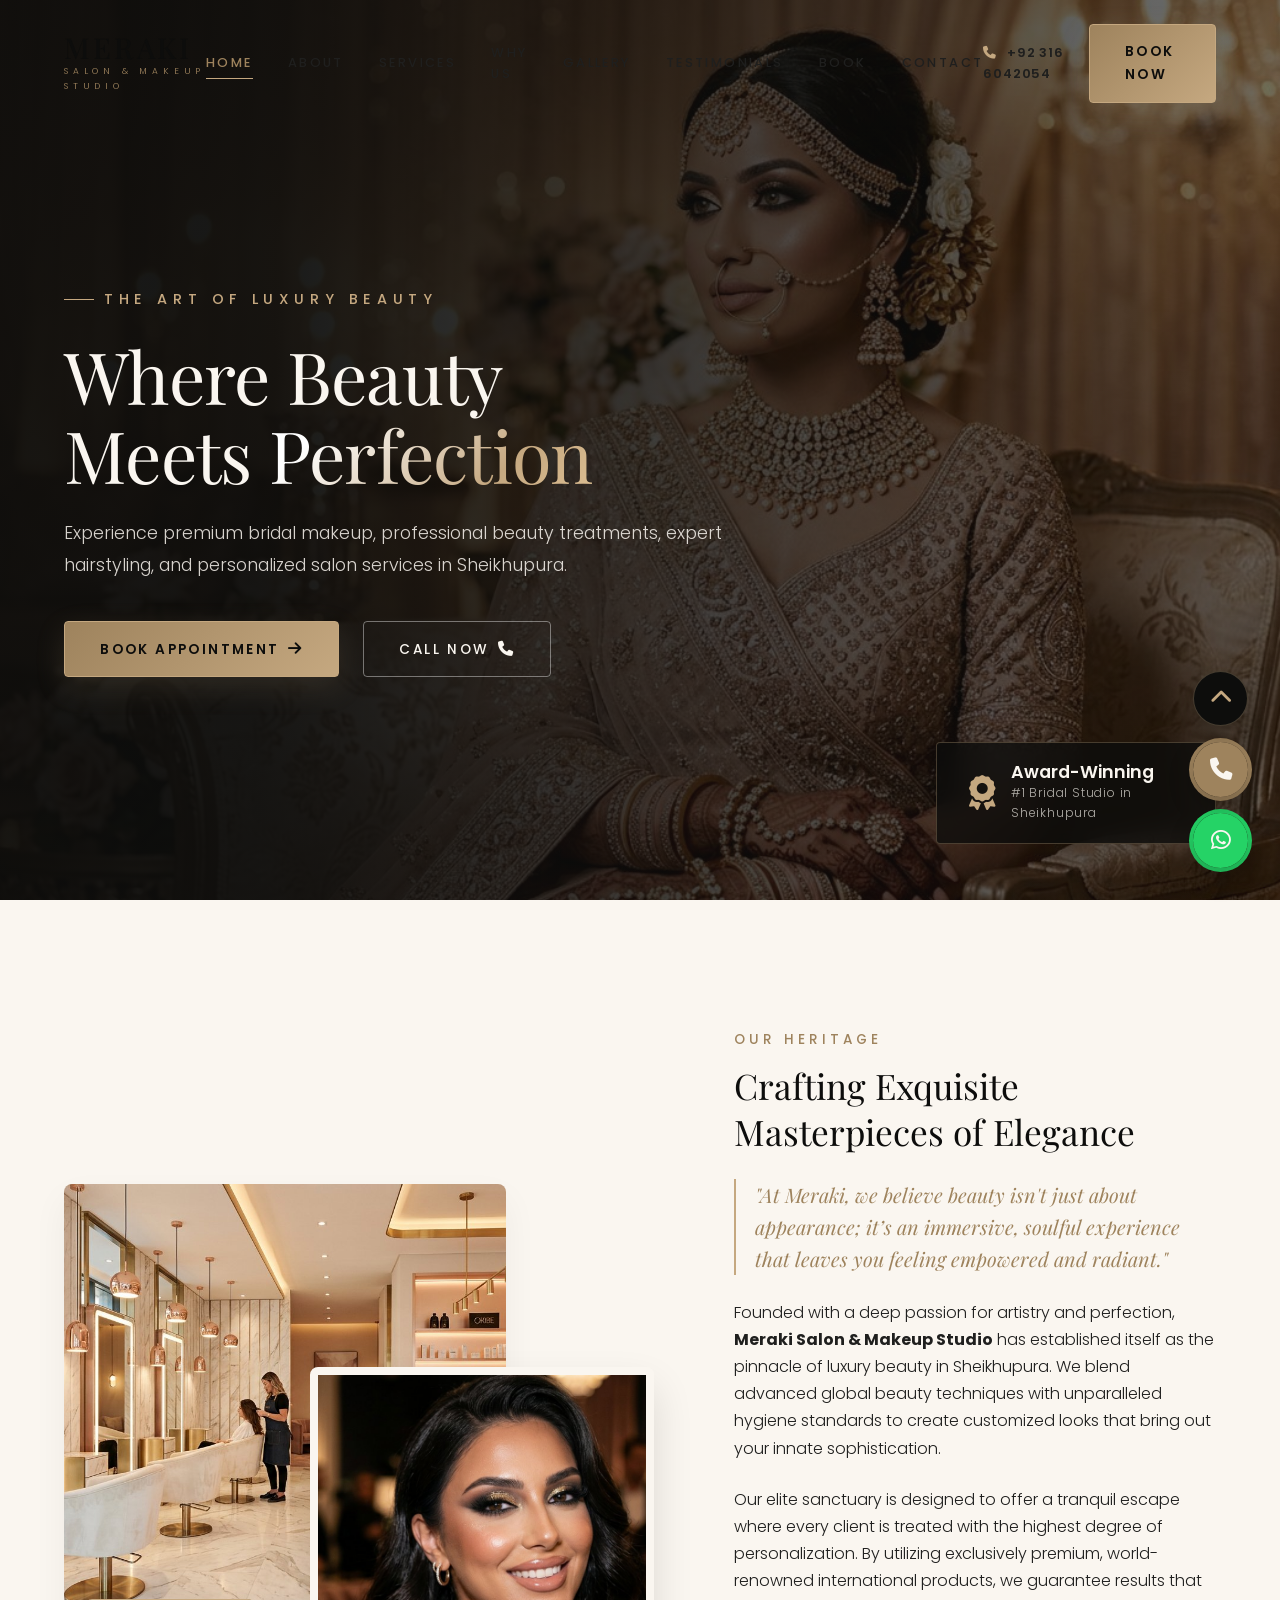
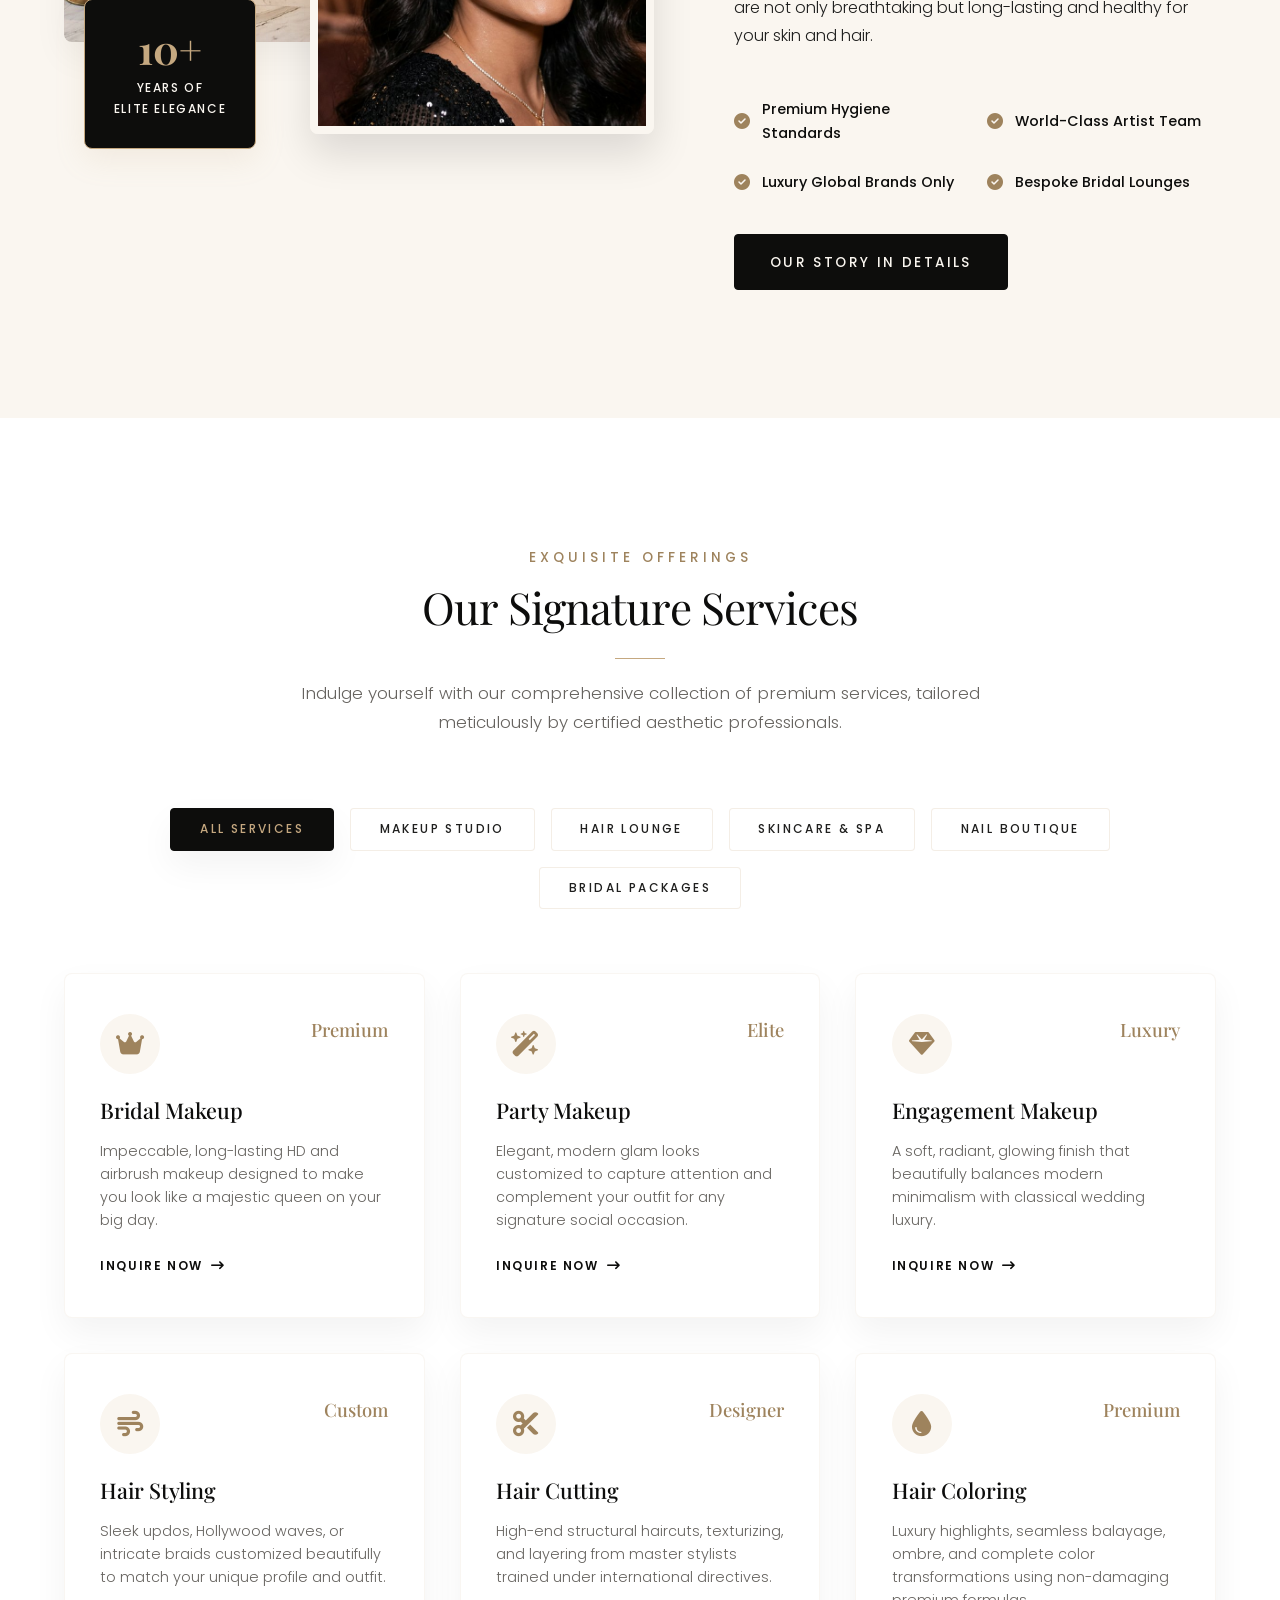
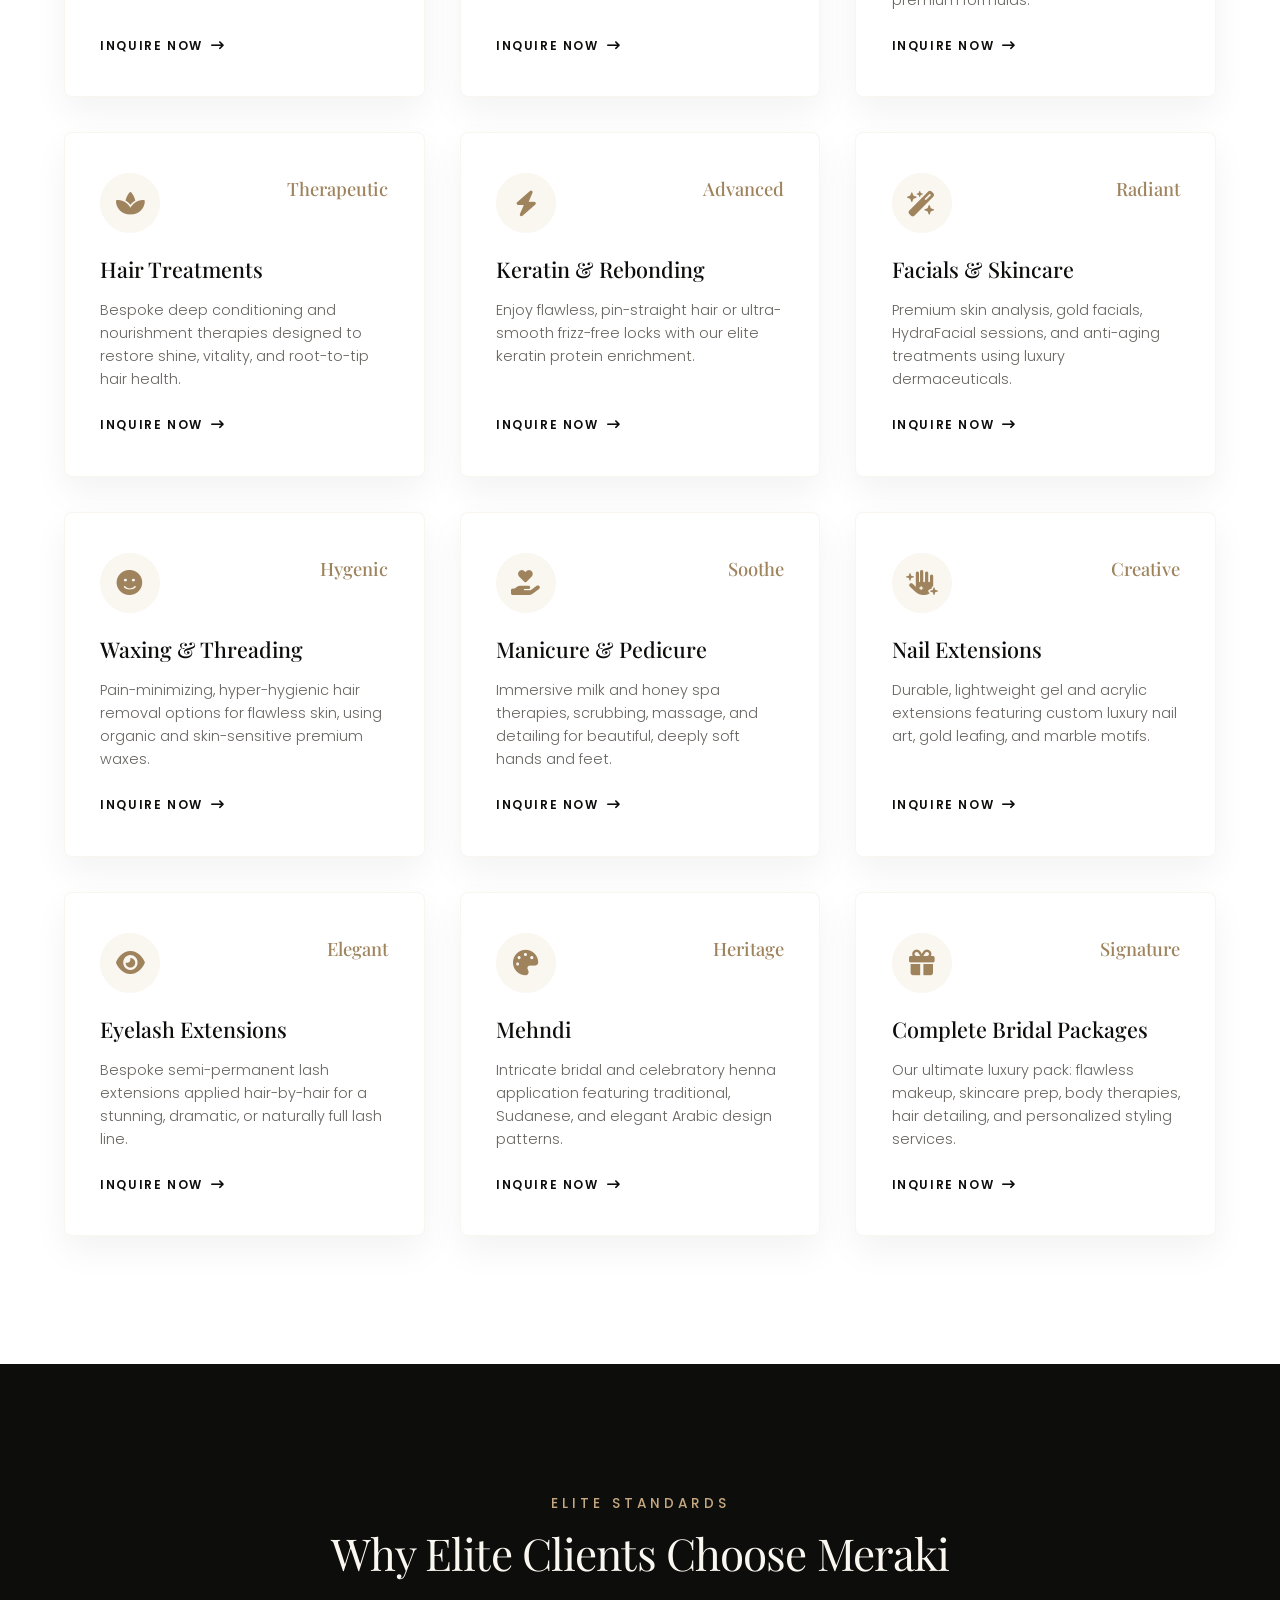
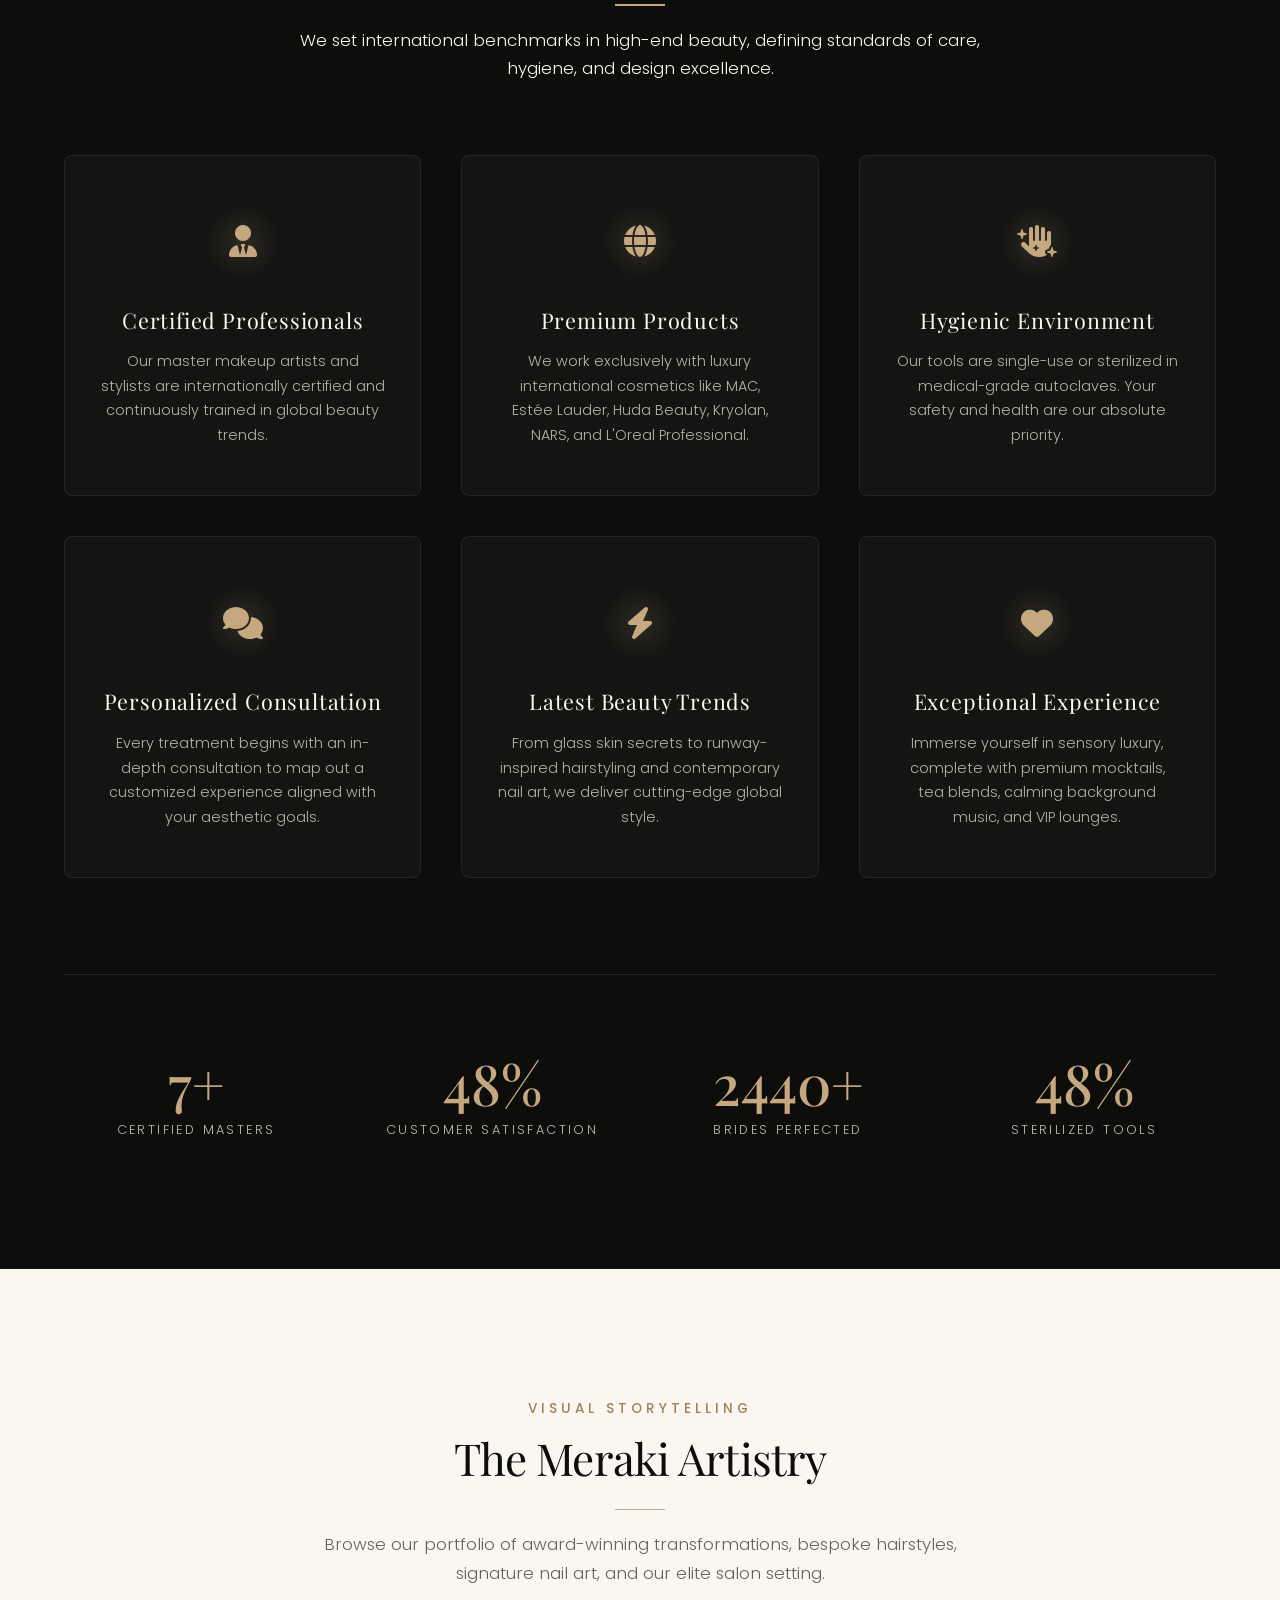
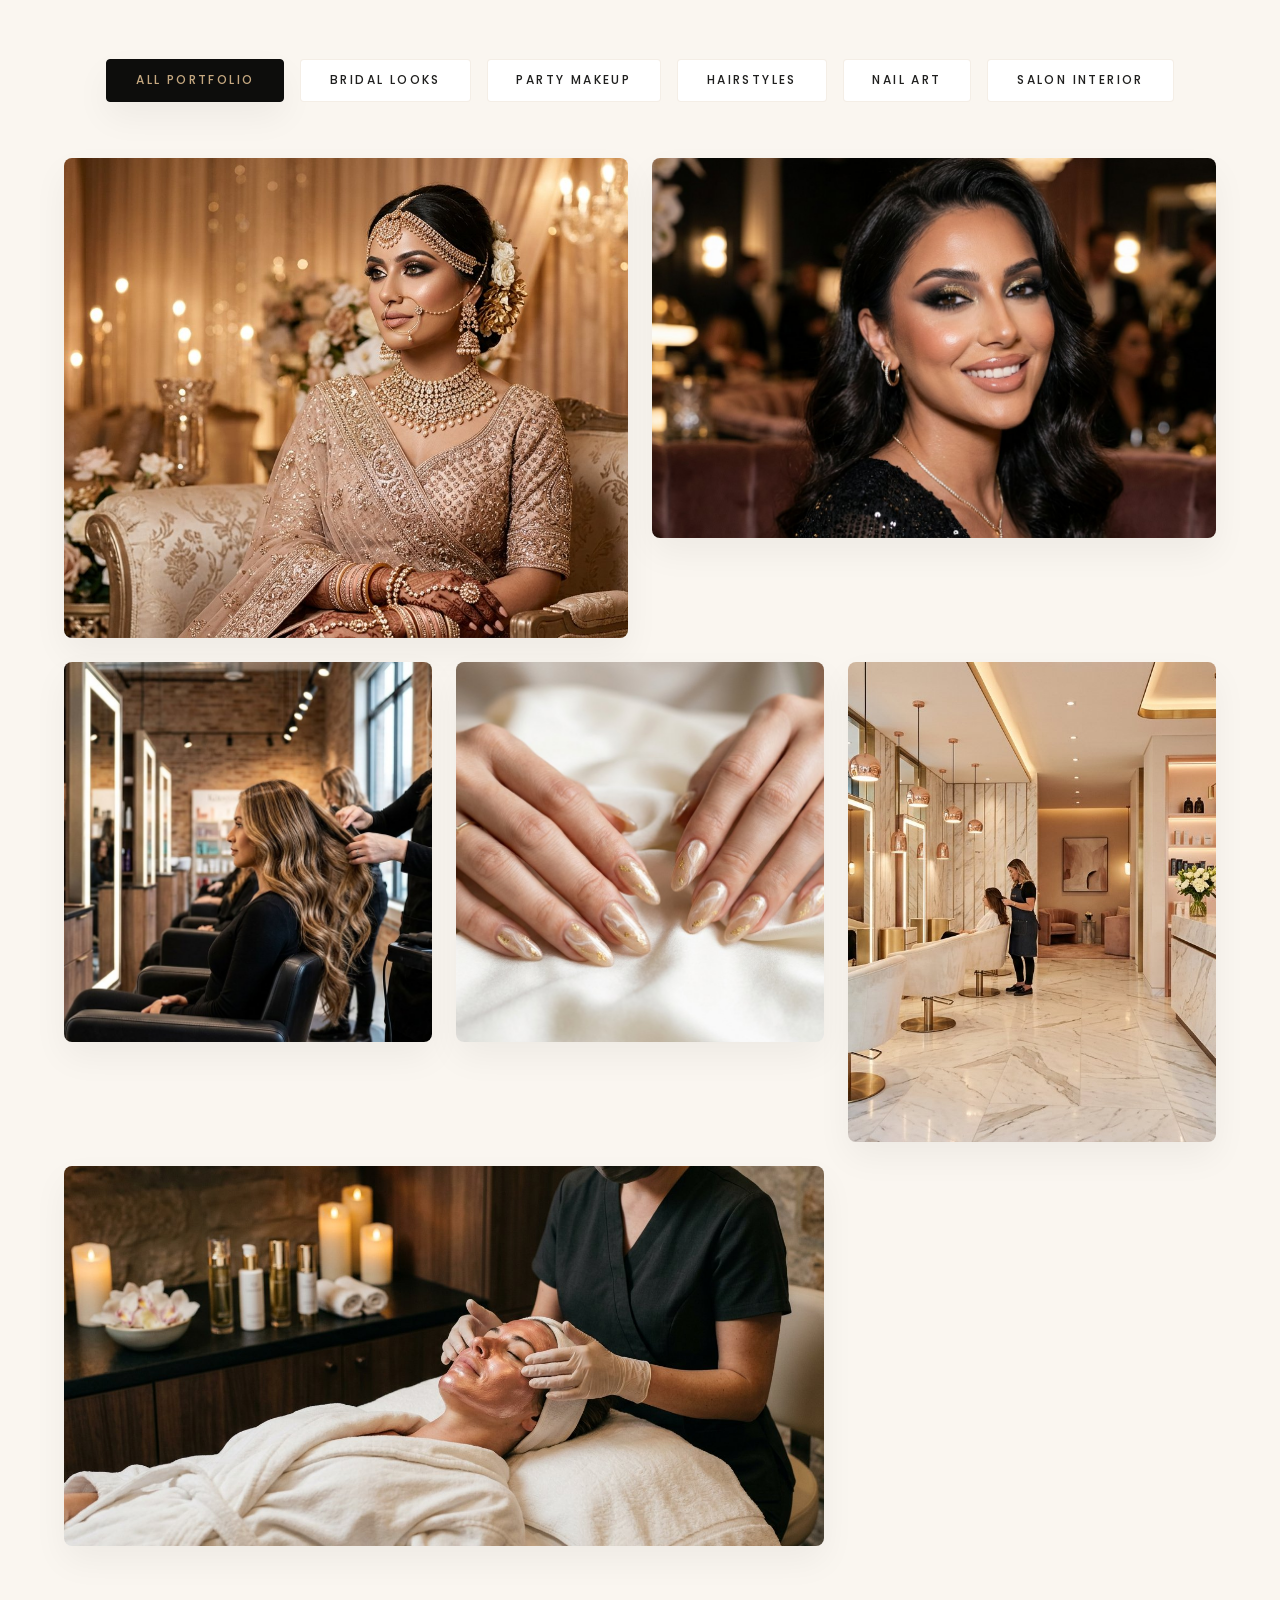
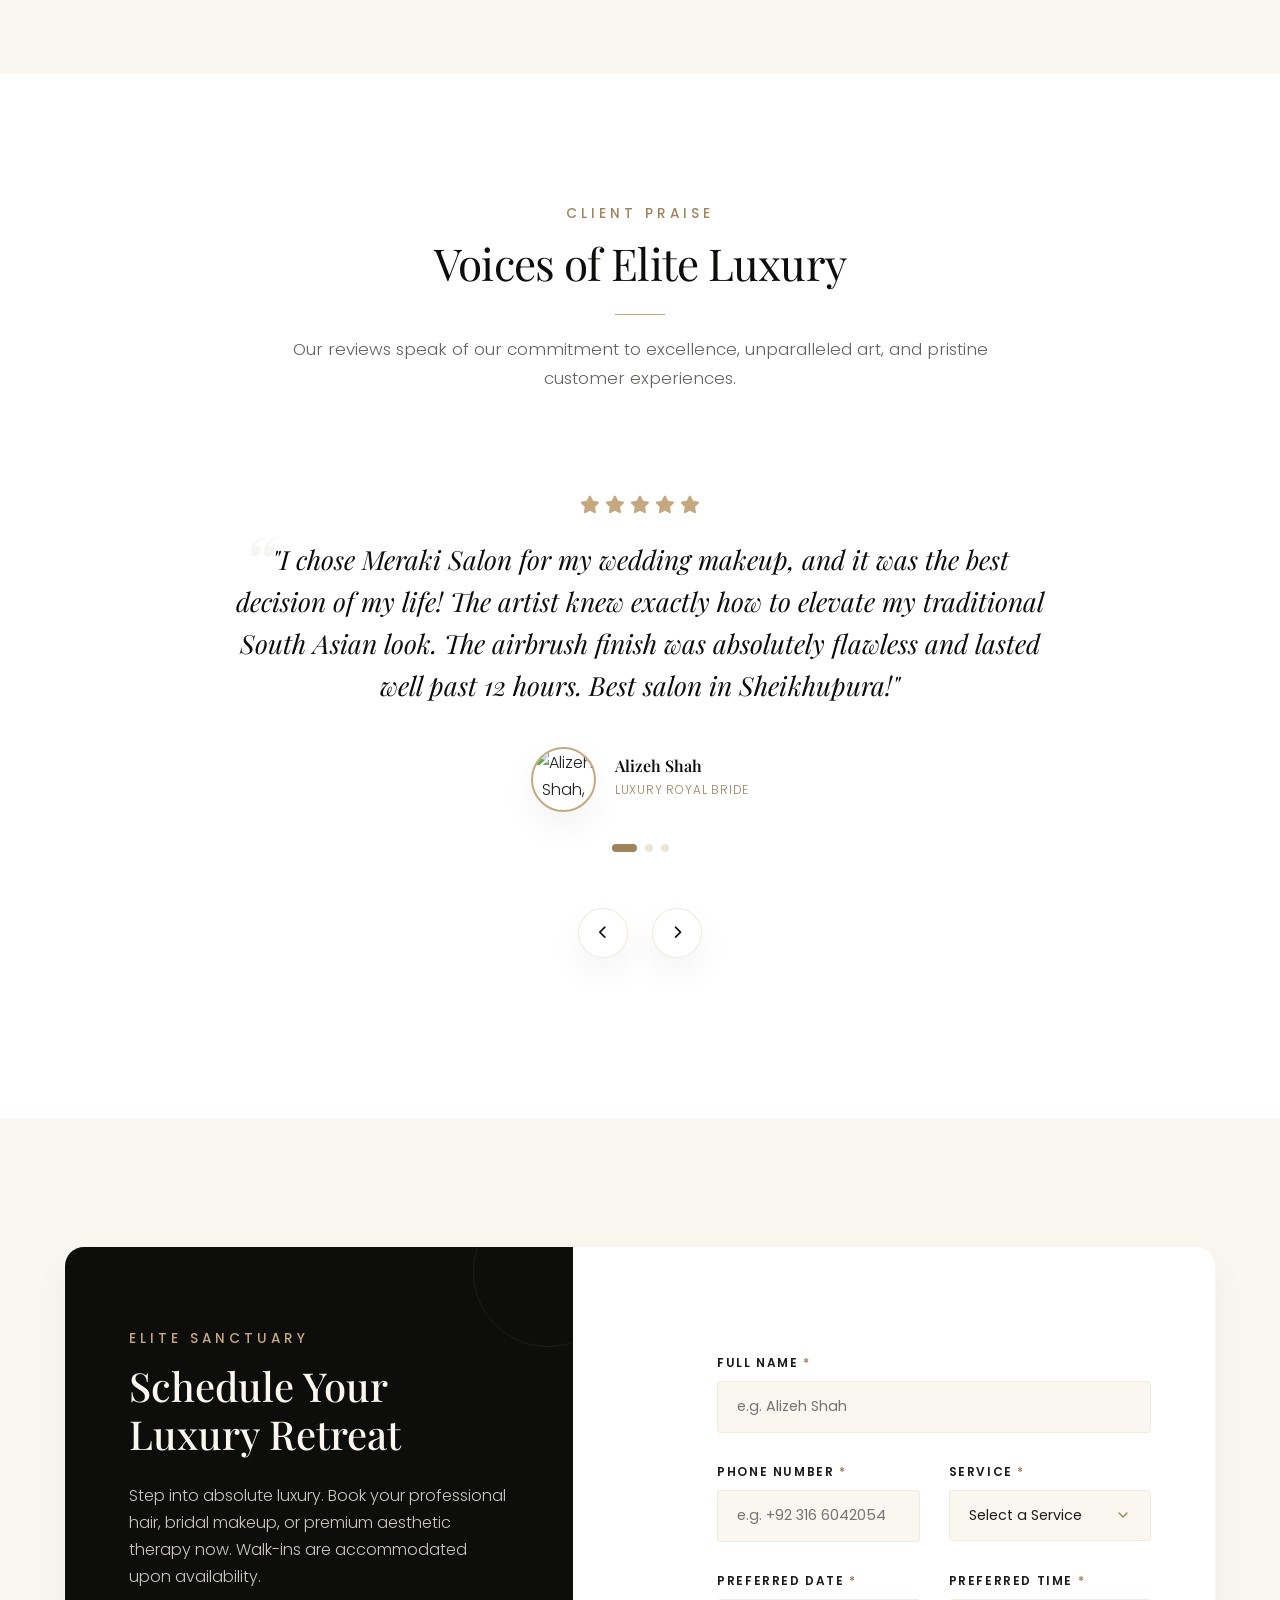
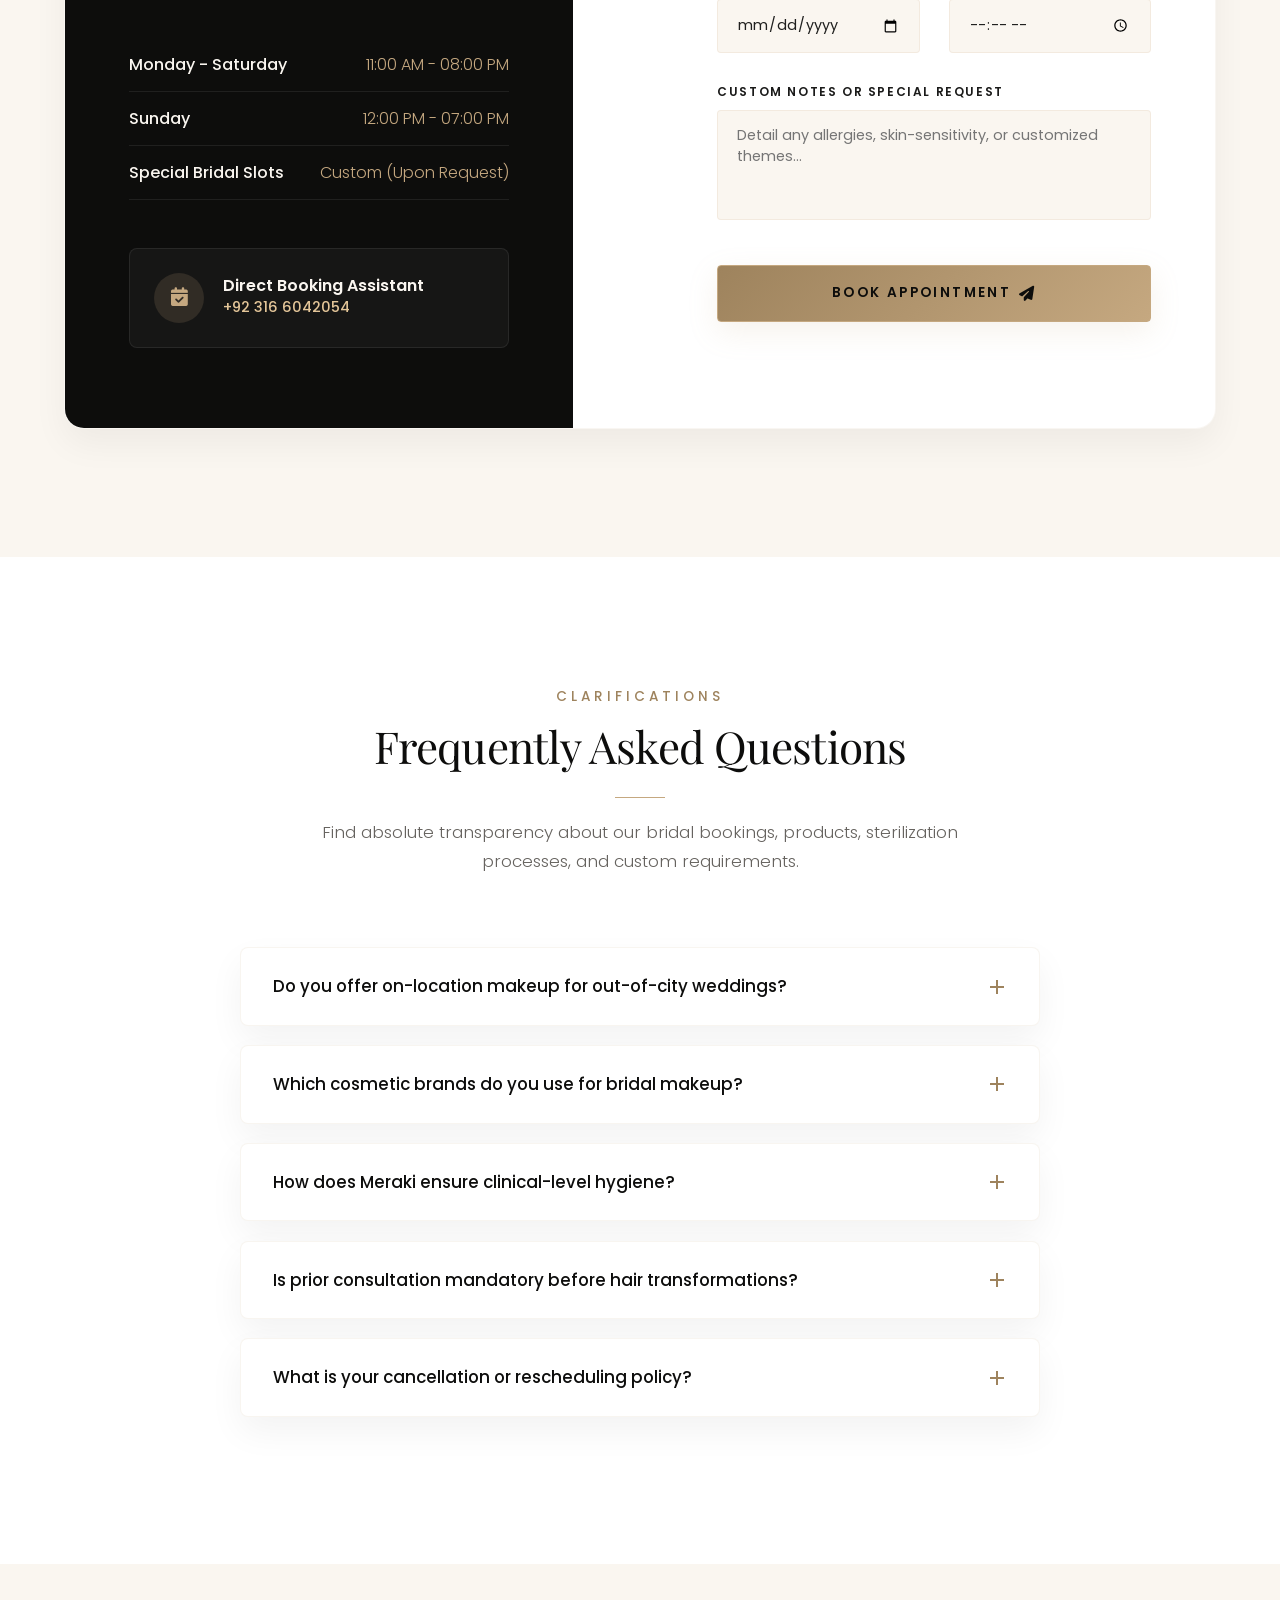
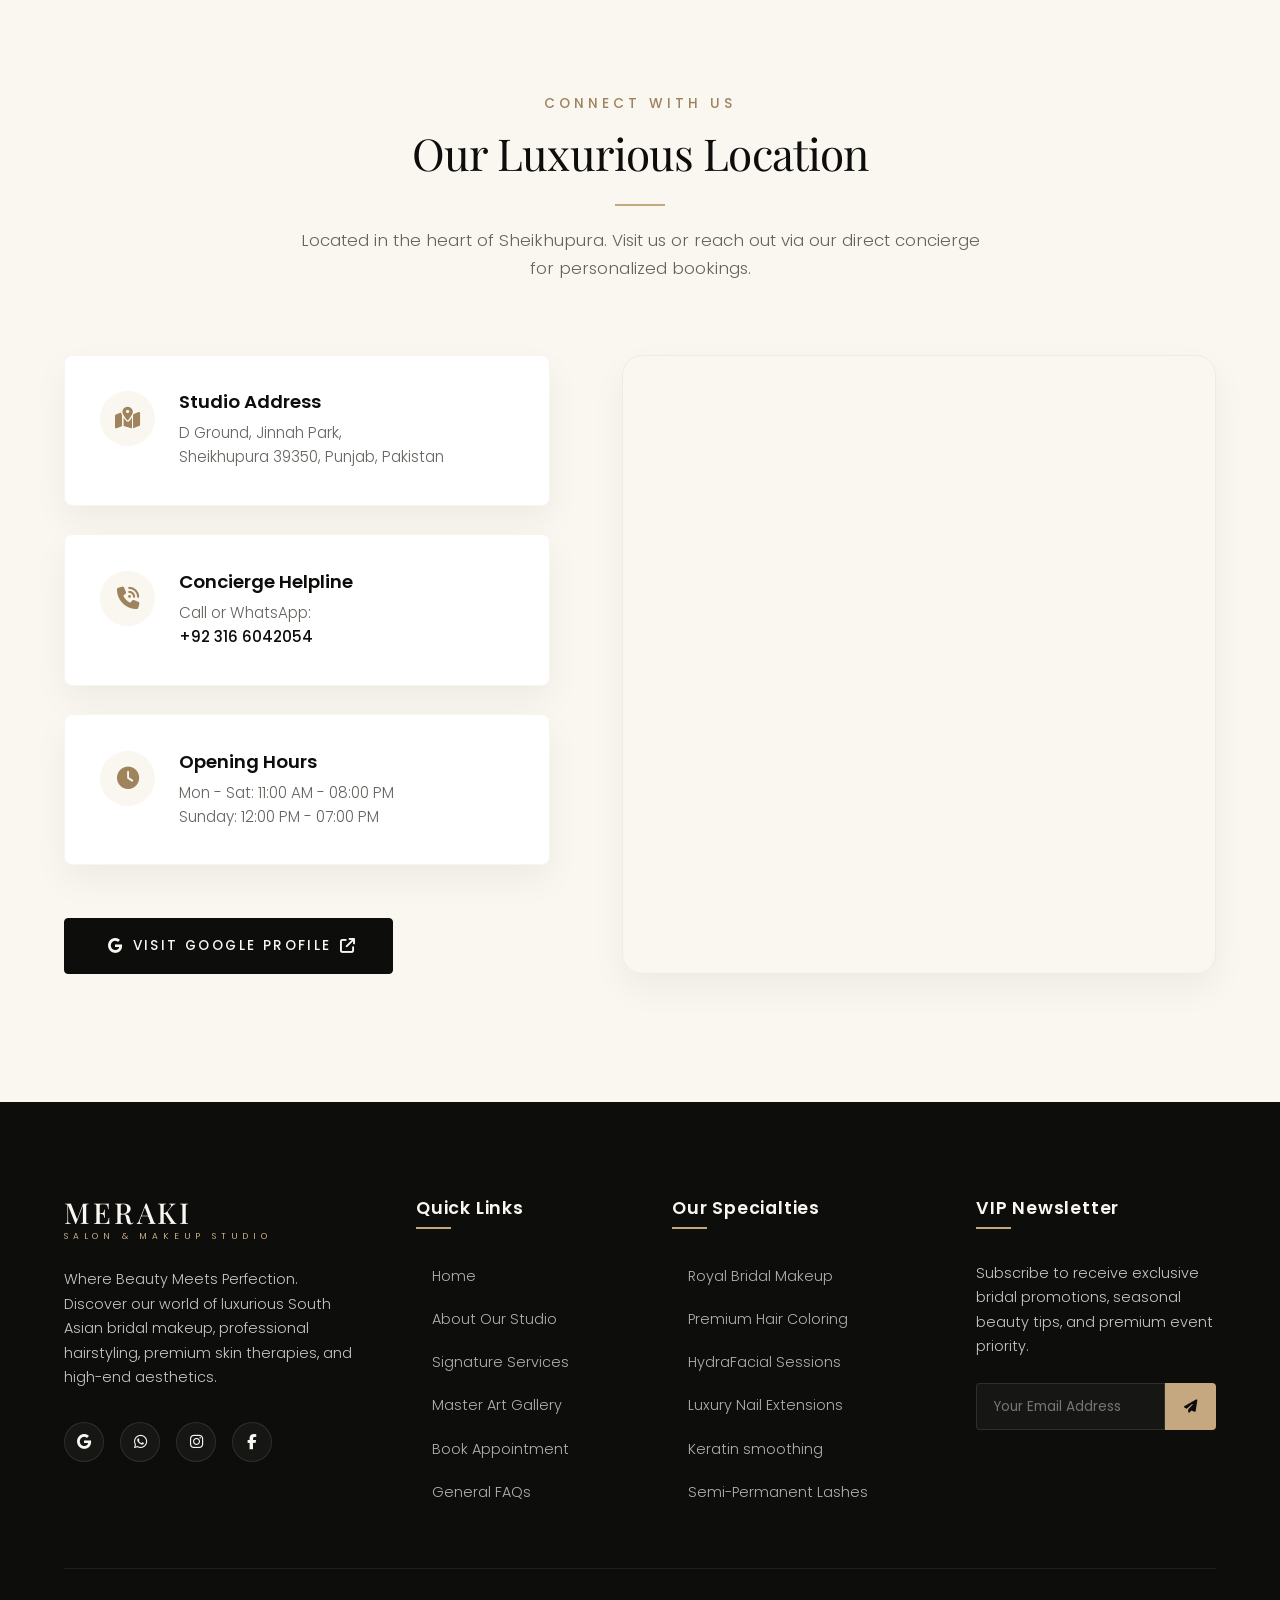
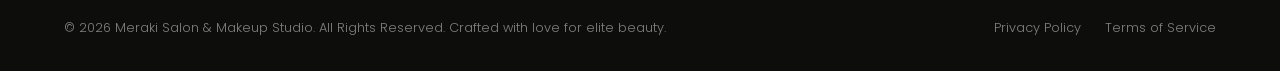
==== index.html @ 9d10fe19 "Initial commit: Luxury Meraki Salon Website Co-authored-by: arena-agent <297053741+arena-agent@users" ====
<!DOCTYPE html>
<html lang="en">
<head>
    <meta charset="UTF-8">
    <meta name="viewport" content="width=device-width, initial-scale=1.0">
    <meta name="description" content="Meraki Salon & Makeup Studio is the leading luxury beauty salon in Sheikhupura, Pakistan. Specializing in world-class bridal makeup, professional skin care, hair styling, manicure, and elite salon services. Book your luxury experience today.">
    <meta name="keywords" content="Meraki Salon, Makeup Studio, Bridal Makeup Sheikhupura, Hair Salon Sheikhupura, Beauty Parlor Sheikhupura, Party Makeup, Skincare treatments, Nail Extensions, Luxury Salon Pakistan">
    <meta name="author" content="Meraki Salon">
    
    <!-- Open Graph / Facebook -->
    <meta property="og:type" content="website">
    <meta property="og:url" content="https://maps.app.goo.gl/QJMncNUEaCfQ7xNd6">
    <meta property="og:title" content="Meraki Salon & Makeup Studio | Premium Luxury Beauty Salon in Sheikhupura">
    <meta property="og:description" content="Indulge in premium bridal makeup, elite hair styling, aesthetic skincare, and custom salon treatments in Sheikhupura's premier luxury salon. Where beauty meets perfection.">
    <meta property="og:image" content="assets/images/hero-bridal.jpg">

    <!-- Twitter -->
    <meta property="twitter:card" content="summary_large_image">
    <meta property="twitter:title" content="Meraki Salon & Makeup Studio | Premium Luxury Beauty Salon in Sheikhupura">
    <meta property="twitter:description" content="Indulge in premium bridal makeup, elite hair styling, aesthetic skincare, and custom salon treatments in Sheikhupura's premier luxury salon.">
    <meta property="twitter:image" content="assets/images/hero-bridal.jpg">

    <title>Meraki Salon & Makeup Studio | Luxury Bridal & Beauty Studio in Sheikhupura</title>

    <!-- Favicon -->
    <link rel="icon" type="image/png" href="data:image/svg+xml,%3Csvg xmlns='http://www.w3.org/2000/svg' viewBox='0 0 100 100'%3E%3Ctext y='.9em' font-size='90' font-family='serif' fill='%23C5A880'%3EM%3C/text%3E%3C/svg%3E">

    <!-- FontAwesome 6 Icons -->
    <link rel="stylesheet" href="https://cdnjs.cloudflare.com/ajax/libs/font-awesome/6.4.0/css/all.min.css">

    <!-- Premium Stylesheets -->
    <link rel="stylesheet" href="css/style.css">

    <!-- LocalBusiness Schema.org Markup -->
    <script type="application/ld+json">
    {
      "@context": "https://schema.org",
      "@type": "BeautySalon",
      "name": "Meraki Salon & Makeup Studio",
      "image": [
        "assets/images/hero-bridal.jpg",
        "assets/images/salon-interior.jpg",
        "assets/images/makeup-glam.jpg"
      ],
      "url": "https://maps.app.goo.gl/QJMncNUEaCfQ7xNd6",
      "telephone": "+923166042054",
      "priceRange": "$$$",
      "address": {
        "@type": "PostalAddress",
        "streetAddress": "D Ground, Jinnah Park",
        "addressLocality": "Sheikhupura",
        "postalCode": "39350",
        "addressCountry": "PK"
      },
      "geo": {
        "@type": "GeoCoordinates",
        "latitude": 31.718501,
        "longitude": 73.982245
      },
      "openingHoursSpecification": [
        {
          "@type": "OpeningHoursSpecification",
          "dayOfWeek": [
            "Monday",
            "Tuesday",
            "Wednesday",
            "Thursday",
            "Friday",
            "Saturday",
            "Sunday"
          ],
          "opens": "11:00",
          "closes": "20:00"
        }
      ],
      "sameAs": [
        "https://maps.app.goo.gl/QJMncNUEaCfQ7xNd6"
      ]
    }
    </script>
</head>
<body>

    <!-- Scroll Progress Bar -->
    <div id="scroll-progress"></div>

    <!-- Preloader -->
    <div id="preloader">
        <div class="preloader-content">
            <div class="preloader-logo">
                <span>Meraki</span>
            </div>
            <div class="preloader-line"></div>
        </div>
    </div>

    <!-- Navigation Header -->
    <header>
        <div class="container nav-container">
            <!-- Brand Logo -->
            <a href="#home" class="logo">
                <span class="logo-main">Meraki</span>
                <span class="logo-sub">Salon & Makeup Studio</span>
            </a>

            <!-- Navigation Links -->
            <nav class="nav-menu">
                <a href="#home" class="nav-link active">Home</a>
                <a href="#about" class="nav-link">About</a>
                <a href="#services" class="nav-link">Services</a>
                <a href="#why-choose-us" class="nav-link">Why Us</a>
                <a href="#gallery" class="nav-link">Gallery</a>
                <a href="#testimonials" class="nav-link">Testimonials</a>
                <a href="#appointment" class="nav-link">Book</a>
                <a href="#contact" class="nav-link">Contact</a>
                
                <!-- Mobile Navigation CTA -->
                <div class="nav-cta-mobile">
                    <a href="#appointment" class="btn btn-gold btn-sm">Book Appointment</a>
                </div>
            </nav>

            <!-- Navigation CTA Actions (Desktop only) -->
            <div class="nav-cta">
                <a href="tel:+923166042054" class="nav-link" style="font-weight:600; letter-spacing:0.05rem;"><i class="fa-solid fa-phone" style="color:var(--color-gold); margin-right:6px;"></i> +92 316 6042054</a>
                <a href="#appointment" class="btn btn-gold">Book Now</a>
            </div>

            <!-- Mobile Menu Toggle Burger -->
            <button class="nav-toggle" aria-label="Toggle navigation menu">
                <span></span>
                <span></span>
                <span></span>
            </button>
        </div>
    </header>

    <!-- 1. HERO SECTION -->
    <section id="home" class="hero">
        <div class="hero-bg">
            <img src="assets/images/hero-bridal.jpg" alt="Stunning Premium Pakistani Bride - Meraki Salon" class="hero-bg-img">
        </div>
        <div class="hero-overlay"></div>
        
        <div class="container">
            <div class="hero-content">
                <span class="hero-tagline">The Art of Luxury Beauty</span>
                <h1 class="hero-title">Where Beauty <br>Meets <span class="text-shimmer">Perfection</span></h1>
                <p class="hero-subtitle">Experience premium bridal makeup, professional beauty treatments, expert hairstyling, and personalized salon services in Sheikhupura.</p>
                <div class="hero-actions">
                    <a href="#appointment" class="btn btn-gold">Book Appointment <i class="fa-solid fa-arrow-right"></i></a>
                    <a href="tel:+923166042054" class="btn btn-secondary" style="border-color: rgba(255, 255, 255, 0.4); color: var(--color-bg-light);">Call Now <i class="fa-solid fa-phone"></i></a>
                </div>
            </div>
        </div>

        <!-- Luxury Float Badge -->
        <div class="hero-badge">
            <i class="fa-solid fa-award"></i>
            <div>
                <h4>Award-Winning</h4>
                <p>#1 Bridal Studio in Sheikhupura</p>
            </div>
        </div>
    </section>

    <!-- 2. ABOUT SECTION -->
    <section id="about" class="section-spacing">
        <div class="container">
            <div class="about-grid">
                <!-- Visual Left Grid -->
                <div class="about-left reveal-left">
                    <div class="about-images-wrapper">
                        <div class="about-img-1">
                            <img src="assets/images/salon-interior.jpg" alt="Meraki Salon Elegant Interior Lounge">
                        </div>
                        <div class="about-img-2">
                            <img src="assets/images/makeup-glam.jpg" alt="Meraki Salon Professional Makeup Artistry">
                        </div>
                        <!-- Experience Badge -->
                        <div class="about-exp-badge">
                            <span class="about-exp-num">10+</span>
                            <p class="about-exp-text">Years of <br>Elite Elegance</p>
                        </div>
                    </div>
                </div>

                <!-- Editorial Content Right -->
                <div class="about-right reveal-right">
                    <span class="section-subtitle">Our Heritage</span>
                    <h2 class="about-story-title">Crafting Exquisite Masterpieces of Elegance</h2>
                    <p class="about-text-highlight">"At Meraki, we believe beauty isn't just about appearance; it’s an immersive, soulful experience that leaves you feeling empowered and radiant."</p>
                    
                    <p class="about-text-p">Founded with a deep passion for artistry and perfection, <strong>Meraki Salon & Makeup Studio</strong> has established itself as the pinnacle of luxury beauty in Sheikhupura. We blend advanced global beauty techniques with unparalleled hygiene standards to create customized looks that bring out your innate sophistication.</p>
                    
                    <p class="about-text-p">Our elite sanctuary is designed to offer a tranquil escape where every client is treated with the highest degree of personalization. By utilizing exclusively premium, world-renowned international products, we guarantee results that are not only breathtaking but long-lasting and healthy for your skin and hair.</p>

                    <!-- Features bullets -->
                    <div class="about-features">
                        <div class="about-feature-item">
                            <i class="fa-solid fa-circle-check"></i>
                            <span>Premium Hygiene Standards</span>
                        </div>
                        <div class="about-feature-item">
                            <i class="fa-solid fa-circle-check"></i>
                            <span>World-Class Artist Team</span>
                        </div>
                        <div class="about-feature-item">
                            <i class="fa-solid fa-circle-check"></i>
                            <span>Luxury Global Brands Only</span>
                        </div>
                        <div class="about-feature-item">
                            <i class="fa-solid fa-circle-check"></i>
                            <span>Bespoke Bridal Lounges</span>
                        </div>
                    </div>

                    <div>
                        <a href="#appointment" class="btn btn-primary">Our Story in Details</a>
                    </div>
                </div>
            </div>
        </div>
    </section>

    <!-- 3. SERVICES SECTION -->
    <section id="services" class="section-spacing" style="background-color: var(--color-bg-pure);">
        <div class="container">
            <div class="section-header reveal">
                <span class="section-subtitle">Exquisite Offerings</span>
                <h2 class="section-title">Our Signature Services</h2>
                <p class="section-desc">Indulge yourself with our comprehensive collection of premium services, tailored meticulously by certified aesthetic professionals.</p>
            </div>

            <!-- Categories Tabs -->
            <div class="services-tabs reveal delay-1">
                <button class="tab-btn active" data-filter="all">All Services</button>
                <button class="tab-btn" data-filter="makeup">Makeup Studio</button>
                <button class="tab-btn" data-filter="hair">Hair Lounge</button>
                <button class="tab-btn" data-filter="skincare">Skincare & Spa</button>
                <button class="tab-btn" data-filter="nails">Nail Boutique</button>
                <button class="tab-btn" data-filter="packages">Bridal Packages</button>
            </div>

            <!-- Services Grid -->
            <div class="services-grid reveal delay-2">
                <!-- 1. Bridal Makeup -->
                <div class="service-card" data-category="makeup">
                    <div class="service-header-wrap">
                        <div class="service-icon-bg">
                            <i class="fa-solid fa-crown"></i>
                        </div>
                        <span class="service-price">Premium</span>
                    </div>
                    <div>
                        <h3>Bridal Makeup</h3>
                        <p>Impeccable, long-lasting HD and airbrush makeup designed to make you look like a majestic queen on your big day.</p>
                    </div>
                    <a href="#appointment" class="service-card-btn">Inquire Now <i class="fa-solid fa-arrow-right-long"></i></a>
                </div>

                <!-- 2. Party Makeup -->
                <div class="service-card" data-category="makeup">
                    <div class="service-header-wrap">
                        <div class="service-icon-bg">
                            <i class="fa-solid fa-wand-magic-sparkles"></i>
                        </div>
                        <span class="service-price">Elite</span>
                    </div>
                    <div>
                        <h3>Party Makeup</h3>
                        <p>Elegant, modern glam looks customized to capture attention and complement your outfit for any signature social occasion.</p>
                    </div>
                    <a href="#appointment" class="service-card-btn">Inquire Now <i class="fa-solid fa-arrow-right-long"></i></a>
                </div>

                <!-- 3. Engagement Makeup -->
                <div class="service-card" data-category="makeup">
                    <div class="service-header-wrap">
                        <div class="service-icon-bg">
                            <i class="fa-solid fa-gem"></i>
                        </div>
                        <span class="service-price">Luxury</span>
                    </div>
                    <div>
                        <h3>Engagement Makeup</h3>
                        <p>A soft, radiant, glowing finish that beautifully balances modern minimalism with classical wedding luxury.</p>
                    </div>
                    <a href="#appointment" class="service-card-btn">Inquire Now <i class="fa-solid fa-arrow-right-long"></i></a>
                </div>

                <!-- 4. Hair Styling -->
                <div class="service-card" data-category="hair">
                    <div class="service-header-wrap">
                        <div class="service-icon-bg">
                            <i class="fa-solid fa-wind"></i>
                        </div>
                        <span class="service-price">Custom</span>
                    </div>
                    <div>
                        <h3>Hair Styling</h3>
                        <p>Sleek updos, Hollywood waves, or intricate braids customized beautifully to match your unique profile and outfit.</p>
                    </div>
                    <a href="#appointment" class="service-card-btn">Inquire Now <i class="fa-solid fa-arrow-right-long"></i></a>
                </div>

                <!-- 5. Hair Cutting -->
                <div class="service-card" data-category="hair">
                    <div class="service-header-wrap">
                        <div class="service-icon-bg">
                            <i class="fa-solid fa-scissors"></i>
                        </div>
                        <span class="service-price">Designer</span>
                    </div>
                    <div>
                        <h3>Hair Cutting</h3>
                        <p>High-end structural haircuts, texturizing, and layering from master stylists trained under international directives.</p>
                    </div>
                    <a href="#appointment" class="service-card-btn">Inquire Now <i class="fa-solid fa-arrow-right-long"></i></a>
                </div>

                <!-- 6. Hair Coloring -->
                <div class="service-card" data-category="hair">
                    <div class="service-header-wrap">
                        <div class="service-icon-bg">
                            <i class="fa-solid fa-droplet"></i>
                        </div>
                        <span class="service-price">Premium</span>
                    </div>
                    <div>
                        <h3>Hair Coloring</h3>
                        <p>Luxury highlights, seamless balayage, ombre, and complete color transformations using non-damaging premium formulas.</p>
                    </div>
                    <a href="#appointment" class="service-card-btn">Inquire Now <i class="fa-solid fa-arrow-right-long"></i></a>
                </div>

                <!-- 7. Hair Treatments -->
                <div class="service-card" data-category="hair">
                    <div class="service-header-wrap">
                        <div class="service-icon-bg">
                            <i class="fa-solid fa-spa"></i>
                        </div>
                        <span class="service-price">Therapeutic</span>
                    </div>
                    <div>
                        <h3>Hair Treatments</h3>
                        <p>Bespoke deep conditioning and nourishment therapies designed to restore shine, vitality, and root-to-tip hair health.</p>
                    </div>
                    <a href="#appointment" class="service-card-btn">Inquire Now <i class="fa-solid fa-arrow-right-long"></i></a>
                </div>

                <!-- 8. Keratin & Rebonding -->
                <div class="service-card" data-category="hair">
                    <div class="service-header-wrap">
                        <div class="service-icon-bg">
                            <i class="fa-solid fa-bolt"></i>
                        </div>
                        <span class="service-price">Advanced</span>
                    </div>
                    <div>
                        <h3>Keratin & Rebonding</h3>
                        <p>Enjoy flawless, pin-straight hair or ultra-smooth frizz-free locks with our elite keratin protein enrichment.</p>
                    </div>
                    <a href="#appointment" class="service-card-btn">Inquire Now <i class="fa-solid fa-arrow-right-long"></i></a>
                </div>

                <!-- 9. Facials & Skincare -->
                <div class="service-card" data-category="skincare">
                    <div class="service-header-wrap">
                        <div class="service-icon-bg">
                            <i class="fa-solid fa-wand-magic-sparkles"></i>
                        </div>
                        <span class="service-price">Radiant</span>
                    </div>
                    <div>
                        <h3>Facials & Skincare</h3>
                        <p>Premium skin analysis, gold facials, HydraFacial sessions, and anti-aging treatments using luxury dermaceuticals.</p>
                    </div>
                    <a href="#appointment" class="service-card-btn">Inquire Now <i class="fa-solid fa-arrow-right-long"></i></a>
                </div>

                <!-- 10. Waxing & Threading -->
                <div class="service-card" data-category="skincare">
                    <div class="service-header-wrap">
                        <div class="service-icon-bg">
                            <i class="fa-solid fa-face-smile"></i>
                        </div>
                        <span class="service-price">Hygenic</span>
                    </div>
                    <div>
                        <h3>Waxing & Threading</h3>
                        <p>Pain-minimizing, hyper-hygienic hair removal options for flawless skin, using organic and skin-sensitive premium waxes.</p>
                    </div>
                    <a href="#appointment" class="service-card-btn">Inquire Now <i class="fa-solid fa-arrow-right-long"></i></a>
                </div>

                <!-- 11. Manicure & Pedicure -->
                <div class="service-card" data-category="nails">
                    <div class="service-header-wrap">
                        <div class="service-icon-bg">
                            <i class="fa-solid fa-hand-holding-heart"></i>
                        </div>
                        <span class="service-price">Soothe</span>
                    </div>
                    <div>
                        <h3>Manicure & Pedicure</h3>
                        <p>Immersive milk and honey spa therapies, scrubbing, massage, and detailing for beautiful, deeply soft hands and feet.</p>
                    </div>
                    <a href="#appointment" class="service-card-btn">Inquire Now <i class="fa-solid fa-arrow-right-long"></i></a>
                </div>

                <!-- 12. Nail Extensions -->
                <div class="service-card" data-category="nails">
                    <div class="service-header-wrap">
                        <div class="service-icon-bg">
                            <i class="fa-solid fa-hand-sparkles"></i>
                        </div>
                        <span class="service-price">Creative</span>
                    </div>
                    <div>
                        <h3>Nail Extensions</h3>
                        <p>Durable, lightweight gel and acrylic extensions featuring custom luxury nail art, gold leafing, and marble motifs.</p>
                    </div>
                    <a href="#appointment" class="service-card-btn">Inquire Now <i class="fa-solid fa-arrow-right-long"></i></a>
                </div>

                <!-- 13. Eyelash Extensions -->
                <div class="service-card" data-category="makeup">
                    <div class="service-header-wrap">
                        <div class="service-icon-bg">
                            <i class="fa-solid fa-eye"></i>
                        </div>
                        <span class="service-price">Elegant</span>
                    </div>
                    <div>
                        <h3>Eyelash Extensions</h3>
                        <p>Bespoke semi-permanent lash extensions applied hair-by-hair for a stunning, dramatic, or naturally full lash line.</p>
                    </div>
                    <a href="#appointment" class="service-card-btn">Inquire Now <i class="fa-solid fa-arrow-right-long"></i></a>
                </div>

                <!-- 14. Mehndi -->
                <div class="service-card" data-category="makeup">
                    <div class="service-header-wrap">
                        <div class="service-icon-bg">
                            <i class="fa-solid fa-palette"></i>
                        </div>
                        <span class="service-price">Heritage</span>
                    </div>
                    <div>
                        <h3>Mehndi</h3>
                        <p>Intricate bridal and celebratory henna application featuring traditional, Sudanese, and elegant Arabic design patterns.</p>
                    </div>
                    <a href="#appointment" class="service-card-btn">Inquire Now <i class="fa-solid fa-arrow-right-long"></i></a>
                </div>

                <!-- 15. Complete Bridal Packages -->
                <div class="service-card" data-category="packages">
                    <div class="service-header-wrap">
                        <div class="service-icon-bg">
                            <i class="fa-solid fa-gift"></i>
                        </div>
                        <span class="service-price">Signature</span>
                    </div>
                    <div>
                        <h3>Complete Bridal Packages</h3>
                        <p>Our ultimate luxury pack: flawless makeup, skincare prep, body therapies, hair detailing, and personalized styling services.</p>
                    </div>
                    <a href="#appointment" class="service-card-btn">Inquire Now <i class="fa-solid fa-arrow-right-long"></i></a>
                </div>
            </div>
        </div>
    </section>

    <!-- 4. WHY CHOOSE US SECTION -->
    <section id="why-choose-us" class="section-spacing why-us">
        <div class="container">
            <div class="section-header reveal">
                <span class="section-subtitle" style="color:var(--color-gold);">Elite Standards</span>
                <h2 class="section-title">Why Elite Clients Choose Meraki</h2>
                <p class="section-desc">We set international benchmarks in high-end beauty, defining standards of care, hygiene, and design excellence.</p>
            </div>

            <!-- Features Grid -->
            <div class="why-us-grid reveal delay-1">
                <!-- 1 -->
                <div class="why-us-card">
                    <div class="why-us-icon-wrap">
                        <i class="fa-solid fa-user-tie"></i>
                    </div>
                    <h3>Certified Professionals</h3>
                    <p>Our master makeup artists and stylists are internationally certified and continuously trained in global beauty trends.</p>
                </div>
                <!-- 2 -->
                <div class="why-us-card">
                    <div class="why-us-icon-wrap">
                        <i class="fa-solid fa-globe"></i>
                    </div>
                    <h3>Premium Products</h3>
                    <p>We work exclusively with luxury international cosmetics like MAC, Estée Lauder, Huda Beauty, Kryolan, NARS, and L'Oreal Professional.</p>
                </div>
                <!-- 3 -->
                <div class="why-us-card">
                    <div class="why-us-icon-wrap">
                        <i class="fa-solid fa-hand-sparkles"></i>
                    </div>
                    <h3>Hygienic Environment</h3>
                    <p>Our tools are single-use or sterilized in medical-grade autoclaves. Your safety and health are our absolute priority.</p>
                </div>
                <!-- 4 -->
                <div class="why-us-card">
                    <div class="why-us-icon-wrap">
                        <i class="fa-solid fa-comments"></i>
                    </div>
                    <h3>Personalized Consultation</h3>
                    <p>Every treatment begins with an in-depth consultation to map out a customized experience aligned with your aesthetic goals.</p>
                </div>
                <!-- 5 -->
                <div class="why-us-card">
                    <div class="why-us-icon-wrap">
                        <i class="fa-solid fa-bolt"></i>
                    </div>
                    <h3>Latest Beauty Trends</h3>
                    <p>From glass skin secrets to runway-inspired hairstyling and contemporary nail art, we deliver cutting-edge global style.</p>
                </div>
                <!-- 6 -->
                <div class="why-us-card">
                    <div class="why-us-icon-wrap">
                        <i class="fa-solid fa-heart"></i>
                    </div>
                    <h3>Exceptional Experience</h3>
                    <p>Immerse yourself in sensory luxury, complete with premium mocktails, tea blends, calming background music, and VIP lounges.</p>
                </div>
            </div>

            <!-- Animated Counters bar -->
            <div class="stats-bar reveal delay-2">
                <div class="stat-item">
                    <h2 class="counter-value" data-target="15" data-suffix="+">0+</h2>
                    <p>Certified Masters</p>
                </div>
                <div class="stat-item">
                    <h2 class="counter-value" data-target="99" data-suffix="%">0%</h2>
                    <p>Customer Satisfaction</p>
                </div>
                <div class="stat-item">
                    <h2 class="counter-value" data-target="5000" data-suffix="+">0+</h2>
                    <p>Brides Perfected</p>
                </div>
                <div class="stat-item">
                    <h2 class="counter-value" data-target="100" data-suffix="%">0%</h2>
                    <p>Sterilized Tools</p>
                </div>
            </div>
        </div>
    </section>

    <!-- 5. GALLERY SECTION -->
    <section id="gallery" class="section-spacing">
        <div class="container">
            <div class="section-header reveal">
                <span class="section-subtitle">Visual Storytelling</span>
                <h2 class="section-title">The Meraki Artistry</h2>
                <p class="section-desc">Browse our portfolio of award-winning transformations, bespoke hairstyles, signature nail art, and our elite salon setting.</p>
            </div>

            <!-- Category Filter -->
            <div class="gallery-filters reveal delay-1">
                <button class="tab-btn active" data-filter="all">All Portfolio</button>
                <button class="tab-btn" data-filter="bridal">Bridal Looks</button>
                <button class="tab-btn" data-filter="makeup">Party Makeup</button>
                <button class="tab-btn" data-filter="hair">Hairstyles</button>
                <button class="tab-btn" data-filter="nails">Nail Art</button>
                <button class="tab-btn" data-filter="interior">Salon Interior</button>
            </div>

            <!-- Grid Layout -->
            <div class="gallery-grid reveal delay-2">
                <!-- Item 1 -->
                <div class="gallery-item col-6 h-tall" data-category="bridal">
                    <div class="gallery-img-wrapper">
                        <img src="assets/images/hero-bridal.jpg" alt="Exquisite Royal Pakistani Bride - Meraki Salon">
                    </div>
                    <div class="gallery-overlay">
                        <span class="gallery-category">Bridal Looks</span>
                        <h3 class="gallery-title">The Royal Meraki Bride</h3>
                    </div>
                    <span class="gallery-zoom-icon"><i class="fa-solid fa-expand"></i></span>
                </div>

                <!-- Item 2 -->
                <div class="gallery-item col-6 h-medium" data-category="makeup">
                    <div class="gallery-img-wrapper">
                        <img src="assets/images/makeup-glam.jpg" alt="Luxury Party Glam Makeup - Meraki Salon">
                    </div>
                    <div class="gallery-overlay">
                        <span class="gallery-category">Party Makeup</span>
                        <h3 class="gallery-title">Sophisticated Evening Glam</h3>
                    </div>
                    <span class="gallery-zoom-icon"><i class="fa-solid fa-expand"></i></span>
                </div>

                <!-- Item 3 -->
                <div class="gallery-item col-4 h-medium" data-category="hair">
                    <div class="gallery-img-wrapper">
                        <img src="assets/images/hair-styling.jpg" alt="Luminous caramel balayage with soft waves - Meraki Salon">
                    </div>
                    <div class="gallery-overlay">
                        <span class="gallery-category">Hairstyles</span>
                        <h3 class="gallery-title">Caramel Balayage Waves</h3>
                    </div>
                    <span class="gallery-zoom-icon"><i class="fa-solid fa-expand"></i></span>
                </div>

                <!-- Item 4 -->
                <div class="gallery-item col-4 h-medium" data-category="nails">
                    <div class="gallery-img-wrapper">
                        <img src="assets/images/nail-extensions.jpg" alt="Marble manicured nail extensions with gold leafing">
                    </div>
                    <div class="gallery-overlay">
                        <span class="gallery-category">Nail Art</span>
                        <h3 class="gallery-title">Marble & Gold Leaf Detailing</h3>
                    </div>
                    <span class="gallery-zoom-icon"><i class="fa-solid fa-expand"></i></span>
                </div>

                <!-- Item 5 -->
                <div class="gallery-item col-4 h-tall" data-category="interior">
                    <div class="gallery-img-wrapper">
                        <img src="assets/images/salon-interior.jpg" alt="Luxury gold and white marble Meraki salon lounge">
                    </div>
                    <div class="gallery-overlay">
                        <span class="gallery-category">Salon Interior</span>
                        <h3 class="gallery-title">Haute Interior Sanctuary</h3>
                    </div>
                    <span class="gallery-zoom-icon"><i class="fa-solid fa-expand"></i></span>
                </div>

                <!-- Item 6 -->
                <div class="gallery-item col-8 h-medium" data-category="bridal">
                    <div class="gallery-img-wrapper">
                        <img src="assets/images/skincare-facial.jpg" alt="Hydrating gold facial therapy at Meraki Spa">
                    </div>
                    <div class="gallery-overlay">
                        <span class="gallery-category">Spa & Therapy</span>
                        <h3 class="gallery-title">Aesthetic HydraFacial Glow</h3>
                    </div>
                    <span class="gallery-zoom-icon"><i class="fa-solid fa-expand"></i></span>
                </div>
            </div>
        </div>
    </section>

    <!-- Custom Lightbox Overlay -->
    <div id="lightbox" class="lightbox">
        <button class="lightbox-close" aria-label="Close lightbox"><i class="fa-solid fa-xmark"></i></button>
        <button class="lightbox-nav lightbox-prev" aria-label="Previous image"><i class="fa-solid fa-chevron-left"></i></button>
        <div class="lightbox-content">
            <img src="" alt="" class="lightbox-img">
        </div>
        <button class="lightbox-nav lightbox-next" aria-label="Next image"><i class="fa-solid fa-chevron-right"></i></button>
    </div>

    <!-- 6. TESTIMONIALS SECTION -->
    <section id="testimonials" class="section-spacing" style="background-color: var(--color-bg-pure);">
        <div class="container">
            <div class="section-header reveal">
                <span class="section-subtitle">Client Praise</span>
                <h2 class="section-title">Voices of Elite Luxury</h2>
                <p class="section-desc">Our reviews speak of our commitment to excellence, unparalleled art, and pristine customer experiences.</p>
            </div>

            <!-- Slider Wrapper -->
            <div class="testimonials-slider-container reveal delay-1">
                <div class="testimonials-track">
                    <!-- Slide 1 -->
                    <div class="testimonial-slide">
                        <div class="testimonial-stars">
                            <i class="fa-solid fa-star"></i><i class="fa-solid fa-star"></i><i class="fa-solid fa-star"></i><i class="fa-solid fa-star"></i><i class="fa-solid fa-star"></i>
                        </div>
                        <p class="testimonial-quote">"I chose Meraki Salon for my wedding makeup, and it was the best decision of my life! The artist knew exactly how to elevate my traditional South Asian look. The airbrush finish was absolutely flawless and lasted well past 12 hours. Best salon in Sheikhupura!"</p>
                        <div class="testimonial-client">
                            <img src="https://images.unsplash.com/photo-1534528741775-53994a69daeb?auto=format&fit=crop&q=80&w=150" alt="Alizeh Shah, Elite Bride" class="testimonial-avatar">
                            <div class="testimonial-client-info">
                                <h4 class="testimonial-name">Alizeh Shah</h4>
                                <span class="testimonial-tag">Luxury Royal Bride</span>
                            </div>
                        </div>
                    </div>

                    <!-- Slide 2 -->
                    <div class="testimonial-slide">
                        <div class="testimonial-stars">
                            <i class="fa-solid fa-star"></i><i class="fa-solid fa-star"></i><i class="fa-solid fa-star"></i><i class="fa-solid fa-star"></i><i class="fa-solid fa-star"></i>
                        </div>
                        <p class="testimonial-quote">"The caramel balayage hair color I got is breathtaking. It gave my hair a healthy gloss, and the texturizing cut is incredibly easy to manage. The staff's focus on hair health is amazing, and their service is genuinely world-class."</p>
                        <div class="testimonial-client">
                            <img src="https://images.unsplash.com/photo-1544005313-94ddf0286df2?auto=format&fit=crop&q=80&w=150" alt="Sana Jamil, Regular Hair Client" class="testimonial-avatar">
                            <div class="testimonial-client-info">
                                <h4 class="testimonial-name">Sana Jamil</h4>
                                <span class="testimonial-tag">Premium Hair Client</span>
                            </div>
                        </div>
                    </div>

                    <!-- Slide 3 -->
                    <div class="testimonial-slide">
                        <div class="testimonial-stars">
                            <i class="fa-solid fa-star"></i><i class="fa-solid fa-star"></i><i class="fa-solid fa-star"></i><i class="fa-solid fa-star"></i><i class="fa-solid fa-star"></i>
                        </div>
                        <p class="testimonial-quote">"The hygiene at Meraki is immaculate. Seeing the team unseal sterile instruments right before my HydraFacial put me completely at ease. My skin has never looked so clear, glowing, and healthy. Truly an international standard!"</p>
                        <div class="testimonial-client">
                            <img src="https://images.unsplash.com/photo-1580489944761-15a19d654956?auto=format&fit=crop&q=80&w=150" alt="Zahra Khan, Aesthetic Client" class="testimonial-avatar">
                            <div class="testimonial-client-info">
                                <h4 class="testimonial-name">Dr. Zahra Khan</h4>
                                <span class="testimonial-tag">Aesthetics & Spa Client</span>
                            </div>
                        </div>
                    </div>
                </div>

                <!-- Dots Nav -->
                <div class="testimonial-dots"></div>

                <!-- Prev / Next Slider Arrows -->
                <div class="testimonials-nav">
                    <button class="testimonial-btn prev" aria-label="Previous testimonial"><i class="fa-solid fa-chevron-left"></i></button>
                    <button class="testimonial-btn next" aria-label="Next testimonial"><i class="fa-solid fa-chevron-right"></i></button>
                </div>
            </div>
        </div>
    </section>

    <!-- 7. APPOINTMENT SECTION -->
    <section id="appointment" class="section-spacing">
        <div class="container">
            <div class="booking-grid reveal">
                <!-- Info Left Panel -->
                <div class="booking-info-pane">
                    <span class="section-subtitle" style="color:var(--color-gold);">Elite Sanctuary</span>
                    <h2 class="booking-info-title">Schedule Your Luxury Retreat</h2>
                    <p class="booking-info-desc">Step into absolute luxury. Book your professional hair, bridal makeup, or premium aesthetic therapy now. Walk-ins are accommodated upon availability.</p>
                    
                    <div class="booking-hours-list">
                        <div class="booking-hours-row">
                            <span>Monday - Saturday</span>
                            <span>11:00 AM - 08:00 PM</span>
                        </div>
                        <div class="booking-hours-row">
                            <span>Sunday</span>
                            <span>12:00 PM - 07:00 PM</span>
                        </div>
                        <div class="booking-hours-row">
                            <span>Special Bridal Slots</span>
                            <span>Custom (Upon Request)</span>
                        </div>
                    </div>

                    <div class="booking-contact-card">
                        <div class="booking-contact-icon">
                            <i class="fa-solid fa-calendar-check"></i>
                        </div>
                        <div class="booking-contact-text">
                            <h4>Direct Booking Assistant</h4>
                            <p>+92 316 6042054</p>
                        </div>
                    </div>
                </div>

                <!-- Form Right Panel -->
                <div class="booking-form-pane">
                    <form id="bookingForm" action="#" method="POST" autocomplete="on">
                        <div class="booking-form-grid">
                            <!-- Full Name -->
                            <div class="form-group booking-full-width">
                                <label for="booking_name" class="form-label">Full Name <span style="color:var(--color-gold-dark);">*</span></label>
                                <input type="text" id="booking_name" name="name" class="form-input" placeholder="e.g. Alizeh Shah" required>
                            </div>

                            <!-- Phone Number -->
                            <div class="form-group">
                                <label for="booking_phone" class="form-label">Phone Number <span style="color:var(--color-gold-dark);">*</span></label>
                                <input type="tel" id="booking_phone" name="phone" class="form-input" placeholder="e.g. +92 316 6042054" required>
                            </div>

                            <!-- Selected Service -->
                            <div class="form-group">
                                <label for="booking_service" class="form-label">Service <span style="color:var(--color-gold-dark);">*</span></label>
                                <select id="booking_service" name="service" class="form-select" required>
                                    <option value="" disabled selected>Select a Service</option>
                                    <option value="bridal_makeup">Bridal Makeup Package</option>
                                    <option value="party_makeup">Party Glam Makeup</option>
                                    <option value="engagement_makeup">Engagement Makeup</option>
                                    <option value="hair_color">Hair Coloring / Balayage</option>
                                    <option value="hair_cut">Designer Hair Cutting</option>
                                    <option value="hair_styling">Professional Hair Styling</option>
                                    <option value="keratin_rebond">Keratin / Rebonding Therapy</option>
                                    <option value="facial_skincare">Facials & HydraFacial</option>
                                    <option value="nail_extensions">Luxury Nail Extensions & Art</option>
                                    <option value="lash_extensions">Eyelash Extensions</option>
                                    <option value="mehndi">Traditional Bridal Mehndi</option>
                                    <option value="manicure_pedicure">Milk & Honey Mani-Pedi</option>
                                    <option value="other_custom">Other Custom Services</option>
                                </select>
                            </div>

                            <!-- Appointment Date -->
                            <div class="form-group">
                                <label for="booking_date" class="form-label">Preferred Date <span style="color:var(--color-gold-dark);">*</span></label>
                                <input type="date" id="booking_date" name="date" class="form-input" required>
                            </div>

                            <!-- Appointment Time -->
                            <div class="form-group">
                                <label for="booking_time" class="form-label">Preferred Time <span style="color:var(--color-gold-dark);">*</span></label>
                                <input type="time" id="booking_time" name="time" class="form-input" required>
                            </div>

                            <!-- Personal Message -->
                            <div class="form-group booking-full-width">
                                <label for="booking_message" class="form-label">Custom Notes or Special Request</label>
                                <textarea id="booking_message" name="message" class="form-textarea" placeholder="Detail any allergies, skin-sensitivity, or customized themes..."></textarea>
                            </div>

                            <!-- Submit Button -->
                            <div class="form-group booking-full-width" style="margin-top: 1rem;">
                                <button type="submit" class="btn btn-gold w-100" style="padding:1.1rem 0; width:100%;">Book Appointment <i class="fa-solid fa-paper-plane"></i></button>
                            </div>
                        </div>
                    </form>
                </div>
            </div>
        </div>
    </section>

    <!-- Success Modal Overlay -->
    <div id="successModalOverlay" class="modal-overlay">
        <div class="success-modal">
            <div class="success-icon-wrap">
                <i class="fa-solid fa-circle-check"></i>
            </div>
            <h3 class="success-title text-shimmer">Booking Reserved</h3>
            <p class="success-desc">Thank you! Your luxury appointment request at Meraki Salon has been registered successfully. Our booking concierge will call you shortly to confirm your slot.</p>
            
            <div class="success-details">
                <div class="success-row">
                    <span>Client Name:</span>
                    <span id="modal_res_name">-</span>
                </div>
                <div class="success-row">
                    <span>Phone:</span>
                    <span id="modal_res_phone">-</span>
                </div>
                <div class="success-row">
                    <span>Service:</span>
                    <span id="modal_res_service">-</span>
                </div>
                <div class="success-row">
                    <span>Reserved Slot:</span>
                    <span id="modal_res_datetime">-</span>
                </div>
            </div>

            <button id="modalCloseBtn" class="btn btn-primary" style="width: 100%;">Back to Sanctuary</button>
        </div>
    </div>

    <!-- 8. FAQ SECTION -->
    <section id="faq" class="section-spacing" style="background-color: var(--color-bg-pure);">
        <div class="container">
            <div class="section-header reveal">
                <span class="section-subtitle">Clarifications</span>
                <h2 class="section-title">Frequently Asked Questions</h2>
                <p class="section-desc">Find absolute transparency about our bridal bookings, products, sterilization processes, and custom requirements.</p>
            </div>

            <div class="faq-container reveal delay-1">
                <!-- FAQ Item 1 -->
                <div class="faq-item">
                    <div class="faq-header">
                        <span class="faq-question">Do you offer on-location makeup for out-of-city weddings?</span>
                        <span class="faq-toggle-icon"></span>
                    </div>
                    <div class="faq-body">
                        <div class="faq-content">
                            Yes, Meraki Salon & Makeup Studio provides high-end on-location bridal makeup services across Lahore, Gujranwala, Faisalabad, and other major cities. This package includes custom styling, assistance, and requires prior booking and travel accommodation arrangements.
                        </div>
                    </div>
                </div>

                <!-- FAQ Item 2 -->
                <div class="faq-item">
                    <div class="faq-header">
                        <span class="faq-question">Which cosmetic brands do you use for bridal makeup?</span>
                        <span class="faq-toggle-icon"></span>
                    </div>
                    <div class="faq-body">
                        <div class="faq-content">
                            We pride ourselves on using 100% genuine, premium international beauty lines. Our cosmetic kits consist strictly of luxury brands, including MAC, Huda Beauty, NARS, Estée Lauder, Charlotte Tilbury, Kryolan Professional, Anastasia Beverly Hills, and Dior.
                        </div>
                    </div>
                </div>

                <!-- FAQ Item 3 -->
                <div class="faq-item">
                    <div class="faq-header">
                        <span class="faq-question">How does Meraki ensure clinical-level hygiene?</span>
                        <span class="faq-toggle-icon"></span>
                    </div>
                    <div class="faq-body">
                        <div class="faq-content">
                            Client safety is our paramount priority. All metallic manicure, cutting, and facial tools are scrubbed, disinfected, and sterilized inside an autoclave machine before sealing. Non-reusable tools like cotton pads, sponges, and buffer pads are strictly single-use.
                        </div>
                    </div>
                </div>

                <!-- FAQ Item 4 -->
                <div class="faq-item">
                    <div class="faq-header">
                        <span class="faq-question">Is prior consultation mandatory before hair transformations?</span>
                        <span class="faq-toggle-icon"></span>
                    </div>
                    <div class="faq-body">
                        <div class="faq-content">
                            While not strictly mandatory, we highly recommend a complimentary 15-minute diagnostic session with our head colorist before coloring, balayage, or chemical treatments. This enables us to test your hair structural integrity and propose custom, non-damaging color solutions.
                        </div>
                    </div>
                </div>

                <!-- FAQ Item 5 -->
                <div class="faq-item">
                    <div class="faq-header">
                        <span class="faq-question">What is your cancellation or rescheduling policy?</span>
                        <span class="faq-toggle-icon"></span>
                    </div>
                    <div class="faq-body">
                        <div class="faq-content">
                            We value our artists' and clients' time equally. For regular services, you can reschedule or cancel up to 24 hours in advance free of cost. For premium bridal packages, changes must be processed at least 7 days before the main event to secure deposit rollover.
                        </div>
                    </div>
                </div>
            </div>
        </div>
    </section>

    <!-- 9. CONTACT SECTION -->
    <section id="contact" class="section-spacing">
        <div class="container">
            <div class="section-header reveal">
                <span class="section-subtitle">Connect With Us</span>
                <h2 class="section-title">Our Luxurious Location</h2>
                <p class="section-desc">Located in the heart of Sheikhupura. Visit us or reach out via our direct concierge for personalized bookings.</p>
            </div>

            <div class="contact-grid reveal delay-1">
                <!-- Info Left cards -->
                <div class="contact-cards">
                    <!-- Address -->
                    <div class="contact-item-card">
                        <div class="contact-icon-bg">
                            <i class="fa-solid fa-map-location-dot"></i>
                        </div>
                        <div class="contact-card-info">
                            <h3>Studio Address</h3>
                            <p>D Ground, Jinnah Park,<br>Sheikhupura 39350, Punjab, Pakistan</p>
                        </div>
                    </div>

                    <!-- Phone -->
                    <div class="contact-item-card">
                        <div class="contact-icon-bg">
                            <i class="fa-solid fa-phone-volume"></i>
                        </div>
                        <div class="contact-card-info">
                            <h3>Concierge Helpline</h3>
                            <p>Call or WhatsApp: <br><a href="tel:+923166042054">+92 316 6042054</a></p>
                        </div>
                    </div>

                    <!-- Opening Hours -->
                    <div class="contact-item-card">
                        <div class="contact-icon-bg">
                            <i class="fa-solid fa-clock"></i>
                        </div>
                        <div class="contact-card-info">
                            <h3>Opening Hours</h3>
                            <p>Mon - Sat: 11:00 AM - 08:00 PM <br>Sunday: 12:00 PM - 07:00 PM</p>
                        </div>
                    </div>

                    <!-- Google Business Profile CTA -->
                    <div class="contact-gbp-btn">
                        <a href="https://maps.app.goo.gl/QJMncNUEaCfQ7xNd6" target="_blank" rel="noopener noreferrer" class="btn btn-primary"><i class="fa-brands fa-google" style="margin-right: 8px;"></i> Visit Google Profile <i class="fa-solid fa-arrow-up-right-from-square"></i></a>
                    </div>
                </div>

                <!-- Google Map Iframe Right -->
                <div class="map-wrapper">
                    <iframe src="https://www.google.com/maps/embed?pb=!1m18!1m12!1m3!1d3392.4046429302636!2d73.9822453!3d31.7185011!2m3!1f0!2f0!3f0!3m2!1i1024!2i768!4f13.1!3m3!1m2!1s0x391f1b212f7188ff%3A0xc3f3458d516ca4ee!2sJinnah%20Park%2C%20Sheikhupura%2C%20Punjab%2C%20Pakistan!5e0!3m2!1sen!2s!4v1710000000000!5m2!1sen!2s" allowfullscreen="" loading="lazy" referrerpolicy="no-referrer-when-downgrade" title="Google Map location of Jinnah Park, Sheikhupura - Meraki Salon"></iframe>
                </div>
            </div>
        </div>
    </section>

    <!-- 10. FOOTER -->
    <footer>
        <div class="container">
            <div class="footer-top">
                <!-- Col 1: Branding -->
                <div class="footer-col">
                    <a href="#home" class="logo">
                        <span class="logo-main" style="color:var(--color-bg-light);">Meraki</span>
                        <span class="logo-sub" style="color:var(--color-gold-hover);">Salon & Makeup Studio</span>
                    </a>
                    <p class="footer-logo-desc">Where Beauty Meets Perfection. Discover our world of luxurious South Asian bridal makeup, professional hairstyling, premium skin therapies, and high-end aesthetics.</p>
                    <div class="footer-socials">
                        <a href="https://maps.app.goo.gl/QJMncNUEaCfQ7xNd6" target="_blank" rel="noopener noreferrer" class="social-icon" aria-label="Google Profile"><i class="fa-brands fa-google"></i></a>
                        <a href="https://wa.me/923166042054" target="_blank" rel="noopener noreferrer" class="social-icon" aria-label="WhatsApp"><i class="fa-brands fa-whatsapp"></i></a>
                        <a href="https://instagram.com" target="_blank" rel="noopener noreferrer" class="social-icon" aria-label="Instagram"><i class="fa-brands fa-instagram"></i></a>
                        <a href="https://facebook.com" target="_blank" rel="noopener noreferrer" class="social-icon" aria-label="Facebook"><i class="fa-brands fa-facebook-f"></i></a>
                    </div>
                </div>

                <!-- Col 2: Quick Links -->
                <div class="footer-col">
                    <h3>Quick Links</h3>
                    <ul class="footer-links">
                        <li><a href="#home" class="footer-link"><i class="fa-solid fa-chevron-right"></i> Home</a></li>
                        <li><a href="#about" class="footer-link"><i class="fa-solid fa-chevron-right"></i> About Our Studio</a></li>
                        <li><a href="#services" class="footer-link"><i class="fa-solid fa-chevron-right"></i> Signature Services</a></li>
                        <li><a href="#gallery" class="footer-link"><i class="fa-solid fa-chevron-right"></i> Master Art Gallery</a></li>
                        <li><a href="#appointment" class="footer-link"><i class="fa-solid fa-chevron-right"></i> Book Appointment</a></li>
                        <li><a href="#faq" class="footer-link"><i class="fa-solid fa-chevron-right"></i> General FAQs</a></li>
                    </ul>
                </div>

                <!-- Col 3: Services Shortlist -->
                <div class="footer-col">
                    <h3>Our Specialties</h3>
                    <ul class="footer-links">
                        <li><a href="#services" class="footer-link"><i class="fa-solid fa-chevron-right"></i> Royal Bridal Makeup</a></li>
                        <li><a href="#services" class="footer-link"><i class="fa-solid fa-chevron-right"></i> Premium Hair Coloring</a></li>
                        <li><a href="#services" class="footer-link"><i class="fa-solid fa-chevron-right"></i> HydraFacial Sessions</a></li>
                        <li><a href="#services" class="footer-link"><i class="fa-solid fa-chevron-right"></i> Luxury Nail Extensions</a></li>
                        <li><a href="#services" class="footer-link"><i class="fa-solid fa-chevron-right"></i> Keratin smoothing</a></li>
                        <li><a href="#services" class="footer-link"><i class="fa-solid fa-chevron-right"></i> Semi-Permanent Lashes</a></li>
                    </ul>
                </div>

                <!-- Col 4: Newsletter -->
                <div class="footer-col">
                    <h3>VIP Newsletter</h3>
                    <p class="footer-newsletter-p">Subscribe to receive exclusive bridal promotions, seasonal beauty tips, and premium event priority.</p>
                    <form class="newsletter-form" onsubmit="event.preventDefault(); alert('Subscribed successfully to Meraki Newsletter!'); this.reset();">
                        <input type="email" placeholder="Your Email Address" class="newsletter-input" required aria-label="Email address for newsletter">
                        <button type="submit" class="newsletter-btn" aria-label="Subscribe"><i class="fa-solid fa-paper-plane"></i></button>
                    </form>
                </div>
            </div>

            <!-- Footer Bottom -->
            <div class="footer-bottom">
                <p>&copy; 2026 Meraki Salon & Makeup Studio. All Rights Reserved. Crafted with love for elite beauty.</p>
                <div class="footer-bottom-links">
                    <a href="#home">Privacy Policy</a>
                    <a href="#home">Terms of Service</a>
                </div>
            </div>
        </div>
    </footer>

    <!-- Floating Actions (WhatsApp, Phone Call, Back to Top) -->
    <div class="floating-actions">
        <!-- Back To Top (Controlled dynamically via JS) -->
        <button class="float-btn float-back-to-top" aria-label="Scroll back to top"><i class="fa-solid fa-chevron-up"></i></button>

        <!-- Phone Call Button -->
        <a href="tel:+923166042054" class="float-btn float-call" aria-label="Call Meraki Salon"><i class="fa-solid fa-phone"></i></a>

        <!-- WhatsApp Button -->
        <a href="https://wa.me/923166042054?text=Hi%20Meraki%20Salon!%20I%20would%20like%20to%20inquire%20about%20booking%20an%20appointment." target="_blank" rel="noopener noreferrer" class="float-btn float-whatsapp" aria-label="WhatsApp Meraki Salon"><i class="fa-brands fa-whatsapp"></i></a>
    </div>

    <!-- Main JavaScript -->
    <script src="js/main.js"></script>
</body>
</html>
---- css/style.css ----
/* 
================================================================
* MERAKI SALON & MAKEUP STUDIO - PREMIUM CSS STYLESHEET
* Designed with Luxury, Sophistication, & Elegance in mind
* Theme: Ivory, Champagne Gold, Rose Gold, Velvet Black
================================================================
*/

@import url('https://fonts.googleapis.com/css2?family=Playfair+Display:ital,wght@0,400;0,500;0,600;0,700;1,400&family=Poppins:wght@300;400;500;600;700&display=swap');

/* --- CSS VARIABLES & CUSTOM PROPERTIES --- */
:root {
    /* Color Palette */
    --color-primary: #0D0D0C;       /* Velvet Obsidian Black */
    --color-primary-light: #1A1A19; /* Lighter Black */
    --color-gold: #C5A880;          /* Signature Champagne Gold */
    --color-gold-hover: #E3C598;    /* Shimmering Rich Gold */
    --color-gold-dark: #9E835D;     /* Deep Antique Gold */
    --color-rose-gold: #E8C5C8;     /* Soft Premium Rose Gold */
    --color-rose-dark: #C99E9B;     /* Muted Rose */
    --color-bg-light: #FAF6F0;      /* Creamy Alabaster */
    --color-bg-pure: #FFFFFF;      /* Pure White */
    --color-text-dark: #1F1F1E;     /* Soft Dark Grey for body */
    --color-text-muted: #66635F;    /* Soft Muted Grey */
    --color-glass-bg: rgba(255, 253, 249, 0.75);
    --color-glass-border: rgba(197, 168, 128, 0.15);
    
    /* Typography */
    --font-heading: 'Playfair Display', serif;
    --font-body: 'Poppins', sans-serif;
    
    /* Effects & Shadows */
    --shadow-premium: 0 15px 35px rgba(13, 13, 12, 0.05);
    --shadow-gold: 0 10px 30px rgba(197, 168, 128, 0.15);
    --shadow-glass: 0 8px 32px 0 rgba(197, 168, 128, 0.08);
    --transition-smooth: all 0.5s cubic-bezier(0.16, 1, 0.3, 1);
    --transition-fast: all 0.25s cubic-bezier(0.16, 1, 0.3, 1);
    
    /* Layout */
    --border-radius-sm: 4px;
    --border-radius-md: 8px;
    --border-radius-lg: 20px;
    --border-radius-xl: 30px;
}

/* --- RESET & BASE STYLES --- */
*, *::before, *::after {
    box-sizing: border-box;
    margin: 0;
    padding: 0;
}

html {
    scroll-behavior: smooth;
    font-size: 16px;
    -webkit-text-size-adjust: 100%;
}

body {
    font-family: var(--font-body);
    color: var(--color-text-dark);
    background-color: var(--color-bg-light);
    line-height: 1.7;
    overflow-x: hidden;
    position: relative;
    font-weight: 300;
}

h1, h2, h3, h4, h5, h6 {
    font-family: var(--font-heading);
    color: var(--color-primary);
    font-weight: 500;
    line-height: 1.2;
}

a {
    text-decoration: none;
    color: inherit;
    transition: var(--transition-fast);
}

ul {
    list-style: none;
}

img {
    max-width: 100%;
    height: auto;
    display: block;
}

button, input, select, textarea {
    font-family: inherit;
    outline: none;
    border: none;
}

/* --- SCROLLBAR --- */
::-webkit-scrollbar {
    width: 8px;
}

::-webkit-scrollbar-track {
    background: var(--color-bg-light);
}

::-webkit-scrollbar-thumb {
    background: var(--color-gold);
    border-radius: 4px;
}

::-webkit-scrollbar-thumb:hover {
    background: var(--color-gold-dark);
}

/* --- SCROLL PROGRESS BAR --- */
#scroll-progress {
    position: fixed;
    top: 0;
    left: 0;
    width: 0%;
    height: 4px;
    background: linear-gradient(90deg, var(--color-rose-gold), var(--color-gold), var(--color-rose-gold));
    z-index: 9999;
    transition: width 0.1s ease-out;
}

/* --- PRELOADER --- */
#preloader {
    position: fixed;
    top: 0;
    left: 0;
    width: 100%;
    height: 100%;
    background-color: var(--color-primary);
    display: flex;
    justify-content: center;
    align-items: center;
    z-index: 10000;
    transition: opacity 0.8s cubic-bezier(0.16, 1, 0.3, 1), visibility 0.8s;
}

.preloader-content {
    text-align: center;
}

.preloader-logo {
    font-family: var(--font-heading);
    color: var(--color-bg-light);
    font-size: 2.5rem;
    letter-spacing: 0.5rem;
    font-weight: 400;
    text-transform: uppercase;
    position: relative;
    overflow: hidden;
    margin-bottom: 1.5rem;
}

.preloader-logo span {
    display: block;
    transform: translateY(100%);
    animation: slideUp 1s cubic-bezier(0.16, 1, 0.3, 1) forwards;
}

.preloader-line {
    width: 0;
    height: 1px;
    background: linear-gradient(90deg, transparent, var(--color-gold), transparent);
    margin: 0 auto;
    animation: expandLine 1.5s cubic-bezier(0.16, 1, 0.3, 1) 0.5s forwards;
}

@keyframes slideUp {
    to { transform: translateY(0); }
}

@keyframes expandLine {
    to { width: 150px; }
}

/* --- UTILITIES & LAYOUTS --- */
.container {
    width: 100%;
    max-width: 1200px;
    margin: 0 auto;
    padding: 0 1.5rem;
}

.section-spacing {
    padding: 8rem 0;
}

@media (max-width: 768px) {
    .section-spacing {
        padding: 5rem 0;
    }
}

/* Section Header */
.section-header {
    text-align: center;
    max-width: 700px;
    margin: 0 auto 4.5rem;
}

.section-subtitle {
    font-family: var(--font-body);
    font-size: 0.85rem;
    text-transform: uppercase;
    letter-spacing: 0.25rem;
    color: var(--color-gold-dark);
    font-weight: 500;
    display: block;
    margin-bottom: 0.75rem;
}

.section-title {
    font-size: 2.75rem;
    font-weight: 400;
    margin-bottom: 1.25rem;
    position: relative;
    letter-spacing: -0.02em;
}

.section-title::after {
    content: '';
    display: block;
    width: 50px;
    height: 1.5px;
    background-color: var(--color-gold);
    margin: 1.5rem auto 0;
}

.section-desc {
    font-size: 1.05rem;
    color: var(--color-text-muted);
    font-weight: 300;
}

@media (max-width: 768px) {
    .section-title {
        font-size: 2.2rem;
    }
}

/* Shimmer Metallic Text */
.text-shimmer {
    background: linear-gradient(135deg, #FFF 10%, var(--color-gold) 40%, var(--color-gold-hover) 60%, #FFF 90%);
    background-size: 200% auto;
    -webkit-background-clip: text;
    -webkit-text-fill-color: transparent;
    animation: shineText 6s linear infinite;
}

@keyframes shineText {
    to { background-position: 200% center; }
}

/* --- BUTTONS --- */
.btn {
    display: inline-flex;
    align-items: center;
    justify-content: center;
    padding: 0.95rem 2.2rem;
    font-size: 0.85rem;
    font-weight: 500;
    letter-spacing: 0.15rem;
    text-transform: uppercase;
    border-radius: var(--border-radius-sm);
    cursor: pointer;
    transition: var(--transition-smooth);
    position: relative;
    overflow: hidden;
    z-index: 1;
}

.btn-primary {
    background-color: var(--color-primary);
    color: var(--color-bg-light);
    border: 1px solid var(--color-primary);
}

.btn-primary::before {
    content: '';
    position: absolute;
    top: 0;
    left: 0;
    width: 100%;
    height: 100%;
    background-color: var(--color-gold);
    z-index: -1;
    transform: scaleX(0);
    transform-origin: right;
    transition: transform 0.6s cubic-bezier(0.16, 1, 0.3, 1);
}

.btn-primary:hover {
    color: var(--color-primary);
    border-color: var(--color-gold);
}

.btn-primary:hover::before {
    transform: scaleX(1);
    transform-origin: left;
}

.btn-secondary {
    background-color: transparent;
    color: var(--color-primary);
    border: 1px solid var(--color-primary);
}

.btn-secondary:hover {
    background-color: var(--color-primary);
    color: var(--color-bg-light);
}

.btn-gold {
    background: linear-gradient(135deg, var(--color-gold-dark), var(--color-gold));
    color: var(--color-primary);
    font-weight: 600;
    border: 1px solid var(--color-gold);
    box-shadow: var(--shadow-gold);
}

.btn-gold::before {
    content: '';
    position: absolute;
    top: 0;
    left: -100%;
    width: 100%;
    height: 100%;
    background: linear-gradient(90deg, transparent, rgba(255, 255, 255, 0.4), transparent);
    transition: all 0.6s ease;
    z-index: 2;
}

.btn-gold:hover::before {
    left: 100%;
}

.btn-gold:hover {
    background: var(--color-primary);
    color: var(--color-gold);
    border-color: var(--color-primary);
    box-shadow: 0 15px 30px rgba(13, 13, 12, 0.15);
}

.btn i {
    margin-left: 8px;
    font-size: 0.95rem;
    transition: transform 0.3s ease;
}

.btn:hover i {
    transform: translateX(4px);
}

/* --- NAVIGATION HEADER --- */
header {
    position: fixed;
    top: 0;
    left: 0;
    width: 100%;
    z-index: 999;
    padding: 1.5rem 0;
    transition: var(--transition-smooth);
}

header.scrolled {
    background-color: var(--color-glass-bg);
    backdrop-filter: blur(15px);
    -webkit-backdrop-filter: blur(15px);
    padding: 1rem 0;
    box-shadow: var(--shadow-glass);
    border-bottom: 1px solid var(--color-glass-border);
}

.nav-container {
    display: flex;
    justify-content: space-between;
    align-items: center;
}

.logo {
    display: flex;
    flex-direction: column;
    align-items: flex-start;
}

.logo-main {
    font-family: var(--font-heading);
    font-size: 1.8rem;
    font-weight: 500;
    letter-spacing: 0.2rem;
    color: var(--color-primary);
    text-transform: uppercase;
    line-height: 1;
}

header.scrolled .logo-main {
    font-size: 1.6rem;
}

.logo-sub {
    font-family: var(--font-body);
    font-size: 0.55rem;
    letter-spacing: 0.3rem;
    color: var(--color-gold-dark);
    text-transform: uppercase;
    margin-top: 2px;
}

.nav-menu {
    display: flex;
    align-items: center;
    gap: 2.2rem;
}

.nav-link {
    font-size: 0.8rem;
    font-weight: 500;
    text-transform: uppercase;
    letter-spacing: 0.15rem;
    color: var(--color-text-dark);
    position: relative;
    padding: 5px 0;
}

.nav-link::after {
    content: '';
    position: absolute;
    bottom: 0;
    left: 0;
    width: 0;
    height: 1px;
    background-color: var(--color-gold);
    transition: var(--transition-fast);
}

.nav-link:hover {
    color: var(--color-gold-dark);
}

.nav-link:hover::after,
.nav-link.active::after {
    width: 100%;
}

.nav-link.active {
    color: var(--color-gold-dark);
}

.nav-cta {
    display: flex;
    align-items: center;
    gap: 1.2rem;
}

/* Mobile Nav Toggle */
.nav-toggle {
    display: none;
    cursor: pointer;
    background: transparent;
    border: none;
    z-index: 1001;
}

.nav-toggle span {
    display: block;
    width: 25px;
    height: 1.5px;
    background-color: var(--color-primary);
    margin: 6px 0;
    transition: var(--transition-fast);
}

@media (max-width: 991px) {
    .nav-toggle {
        display: block;
    }

    .nav-menu {
        position: fixed;
        top: 0;
        right: -100%;
        width: 80%;
        max-width: 400px;
        height: 100vh;
        background-color: var(--color-bg-pure);
        flex-direction: column;
        justify-content: center;
        align-items: center;
        gap: 2.5rem;
        box-shadow: -10px 0 30px rgba(0,0,0,0.05);
        transition: var(--transition-smooth);
        z-index: 1000;
    }

    .nav-menu.active {
        right: 0;
    }

    .nav-cta {
        display: none; /* In mobile, CTA is placed inside side menu or floating */
    }
    
    .nav-menu .nav-cta-mobile {
        display: block;
        margin-top: 1.5rem;
    }

    /* Burger animation */
    .nav-toggle.active span:nth-child(1) {
        transform: rotate(-45deg) translate(-5px, 6px);
    }

    .nav-toggle.active span:nth-child(2) {
        opacity: 0;
    }

    .nav-toggle.active span:nth-child(3) {
        transform: rotate(45deg) translate(-5px, -6px);
    }
}

.nav-cta-mobile {
    display: none;
}

/* --- HERO SECTION --- */
.hero {
    position: relative;
    height: 100vh;
    min-height: 650px;
    display: flex;
    align-items: center;
    overflow: hidden;
    background-color: var(--color-primary);
}

/* Hero Background Slide/Zoom */
.hero-bg {
    position: absolute;
    top: 0;
    left: 0;
    width: 100%;
    height: 100%;
    z-index: 1;
}

.hero-bg-img {
    width: 100%;
    height: 100%;
    object-fit: cover;
    opacity: 0.45;
    transform: scale(1.05);
    animation: kenBurns 20s ease-out infinite alternate;
}

@keyframes kenBurns {
    0% { transform: scale(1.02) translate(0, 0); }
    100% { transform: scale(1.12) translate(-1%, -1%); }
}

.hero-overlay {
    position: absolute;
    top: 0;
    left: 0;
    width: 100%;
    height: 100%;
    background: linear-gradient(to right, rgba(13, 13, 12, 0.9) 20%, rgba(13, 13, 12, 0.45) 60%, rgba(13, 13, 12, 0.1) 100%);
    z-index: 2;
}

.hero-content {
    position: relative;
    z-index: 3;
    color: var(--color-bg-light);
    max-width: 750px;
    padding-top: 4rem;
}

.hero-tagline {
    font-family: var(--font-body);
    font-size: 0.9rem;
    text-transform: uppercase;
    letter-spacing: 0.35rem;
    color: var(--color-gold);
    font-weight: 500;
    margin-bottom: 1.5rem;
    display: flex;
    align-items: center;
    gap: 10px;
    animation: fadeInUp 1s ease forwards;
}

.hero-tagline::before {
    content: '';
    width: 30px;
    height: 1px;
    background-color: var(--color-gold);
}

.hero-title {
    font-size: 4.5rem;
    color: var(--color-bg-light);
    font-weight: 400;
    line-height: 1.1;
    margin-bottom: 1.5rem;
    letter-spacing: -0.01em;
    animation: fadeInUp 1.2s ease 0.2s forwards;
    opacity: 0;
}

.hero-subtitle {
    font-size: 1.1rem;
    line-height: 1.8;
    color: rgba(250, 246, 240, 0.85);
    font-weight: 300;
    margin-bottom: 2.5rem;
    animation: fadeInUp 1.2s ease 0.4s forwards;
    opacity: 0;
}

.hero-actions {
    display: flex;
    gap: 1.5rem;
    flex-wrap: wrap;
    animation: fadeInUp 1.2s ease 0.6s forwards;
    opacity: 0;
}

@keyframes fadeInUp {
    from {
        opacity: 0;
        transform: translateY(30px);
    }
    to {
        opacity: 1;
        transform: translateY(0);
    }
}

/* Hero Badge */
.hero-badge {
    position: absolute;
    bottom: 3.5rem;
    right: 5%;
    background-color: rgba(13, 13, 12, 0.8);
    border: 1px solid rgba(197, 168, 128, 0.3);
    backdrop-filter: blur(10px);
    -webkit-backdrop-filter: blur(10px);
    padding: 1.2rem 2rem;
    border-radius: var(--border-radius-sm);
    display: flex;
    align-items: center;
    gap: 1rem;
    z-index: 3;
    animation: fadeIn 2s ease 1s forwards;
    opacity: 0;
    max-width: 280px;
}

@keyframes fadeIn {
    to { opacity: 1; }
}

.hero-badge i {
    font-size: 2.2rem;
    color: var(--color-gold);
}

.hero-badge div h4 {
    font-size: 1.1rem;
    color: var(--color-bg-light);
    font-family: var(--font-body);
    font-weight: 600;
}

.hero-badge div p {
    font-size: 0.75rem;
    color: rgba(250, 246, 240, 0.7);
    letter-spacing: 0.05rem;
}

@media (max-width: 991px) {
    .hero-title {
        font-size: 3.5rem;
    }
}

@media (max-width: 768px) {
    .hero {
        text-align: center;
    }
    .hero-tagline {
        justify-content: center;
    }
    .hero-tagline::before {
        display: none;
    }
    .hero-title {
        font-size: 2.8rem;
    }
    .hero-subtitle {
        font-size: 1rem;
    }
    .hero-actions {
        justify-content: center;
    }
    .hero-badge {
        display: none; /* Hide on mobile to keep space clean */
    }
}

/* --- ABOUT SECTION --- */
.about-grid {
    display: grid;
    grid-template-columns: 1.1fr 0.9fr;
    gap: 5rem;
    align-items: center;
}

.about-left {
    position: relative;
}

.about-images-wrapper {
    position: relative;
    display: grid;
    grid-template-columns: repeat(12, 1fr);
    grid-template-rows: repeat(12, 1fr);
    height: 550px;
}

.about-img-1 {
    grid-column: 1 / 10;
    grid-row: 1 / 11;
    z-index: 2;
    border-radius: var(--border-radius-md);
    overflow: hidden;
    box-shadow: var(--shadow-premium);
}

.about-img-2 {
    grid-column: 6 / 13;
    grid-row: 5 / 13;
    z-index: 3;
    border-radius: var(--border-radius-md);
    overflow: hidden;
    border: 8px solid var(--color-bg-light);
    box-shadow: 0 20px 40px rgba(0,0,0,0.12);
}

.about-img-1 img, .about-img-2 img {
    width: 100%;
    height: 100%;
    object-fit: cover;
    transition: var(--transition-smooth);
}

.about-img-1:hover img, .about-img-2:hover img {
    transform: scale(1.05);
}

/* Experience Badge */
.about-exp-badge {
    position: absolute;
    bottom: -15px;
    left: 20px;
    background-color: var(--color-primary);
    border: 1px solid var(--color-gold);
    padding: 1.8rem;
    text-align: center;
    z-index: 4;
    border-radius: var(--border-radius-md);
    color: var(--color-bg-light);
    box-shadow: var(--shadow-gold);
}

.about-exp-num {
    font-family: var(--font-heading);
    font-size: 2.5rem;
    font-weight: 700;
    line-height: 1;
    color: var(--color-gold);
}

.about-exp-text {
    font-size: 0.75rem;
    text-transform: uppercase;
    letter-spacing: 0.1rem;
    font-weight: 500;
    margin-top: 5px;
}

.about-right {
    display: flex;
    flex-direction: column;
}

.about-story-title {
    font-size: 2.2rem;
    font-weight: 400;
    margin-bottom: 1.5rem;
    line-height: 1.3;
}

.about-text-p {
    margin-bottom: 1.5rem;
    color: var(--color-text-dark);
    font-weight: 300;
    font-size: 1rem;
}

.about-text-highlight {
    font-family: var(--font-heading);
    font-size: 1.25rem;
    color: var(--color-gold-dark);
    line-height: 1.6;
    margin-bottom: 1.5rem;
    font-style: italic;
    border-left: 2.5px solid var(--color-gold);
    padding-left: 1.2rem;
}

/* Feature Bullets inside About */
.about-features {
    display: grid;
    grid-template-columns: repeat(2, 1fr);
    gap: 1.5rem;
    margin: 1.5rem 0 2.5rem;
}

.about-feature-item {
    display: flex;
    align-items: center;
    gap: 12px;
}

.about-feature-item i {
    color: var(--color-gold-dark);
    font-size: 1rem;
}

.about-feature-item span {
    font-size: 0.9rem;
    font-weight: 500;
    color: var(--color-primary);
}

@media (max-width: 991px) {
    .about-grid {
        grid-template-columns: 1fr;
        gap: 4rem;
    }
    .about-images-wrapper {
        height: 480px;
        max-width: 550px;
        margin: 0 auto;
    }
}

@media (max-width: 576px) {
    .about-images-wrapper {
        height: 380px;
    }
    .about-exp-badge {
        padding: 1rem;
        left: 5px;
        bottom: -20px;
    }
    .about-exp-num {
        font-size: 2rem;
    }
    .about-features {
        grid-template-columns: 1fr;
        gap: 1rem;
    }
}

/* --- SERVICES SECTION --- */
.services-tabs {
    display: flex;
    justify-content: center;
    flex-wrap: wrap;
    gap: 1rem;
    margin-bottom: 4rem;
}

.tab-btn {
    background-color: var(--color-bg-pure);
    border: 1px solid rgba(197, 168, 128, 0.2);
    color: var(--color-text-dark);
    padding: 0.7rem 1.8rem;
    font-size: 0.75rem;
    font-weight: 500;
    letter-spacing: 0.15rem;
    text-transform: uppercase;
    border-radius: var(--border-radius-sm);
    cursor: pointer;
    transition: var(--transition-smooth);
}

.tab-btn.active, .tab-btn:hover {
    background-color: var(--color-primary);
    color: var(--color-gold);
    border-color: var(--color-primary);
    box-shadow: var(--shadow-premium);
}

.services-grid {
    display: grid;
    grid-template-columns: repeat(3, 1fr);
    gap: 2.2rem;
}

.service-card {
    background-color: var(--color-bg-pure);
    border: 1px solid rgba(197, 168, 128, 0.1);
    padding: 2.5rem 2.2rem;
    border-radius: var(--border-radius-md);
    transition: var(--transition-smooth);
    position: relative;
    overflow: hidden;
    display: flex;
    flex-direction: column;
    justify-content: space-between;
    box-shadow: var(--shadow-premium);
}

.service-card::after {
    content: '';
    position: absolute;
    bottom: 0;
    left: 0;
    width: 100%;
    height: 3px;
    background: linear-gradient(90deg, var(--color-rose-gold), var(--color-gold));
    transform: scaleX(0);
    transform-origin: left;
    transition: transform 0.4s ease;
}

.service-card:hover {
    transform: translateY(-8px);
    box-shadow: 0 20px 40px rgba(197, 168, 128, 0.15);
    border-color: rgba(197, 168, 128, 0.3);
}

.service-card:hover::after {
    transform: scaleX(1);
}

.service-header-wrap {
    display: flex;
    justify-content: space-between;
    align-items: flex-start;
    margin-bottom: 1.5rem;
}

.service-icon-bg {
    width: 60px;
    height: 60px;
    border-radius: 50%;
    background-color: var(--color-bg-light);
    display: flex;
    align-items: center;
    justify-content: center;
    color: var(--color-gold-dark);
    font-size: 1.6rem;
    transition: var(--transition-smooth);
}

.service-card:hover .service-icon-bg {
    background-color: var(--color-primary);
    color: var(--color-gold);
}

.service-price {
    font-family: var(--font-heading);
    font-size: 1.15rem;
    font-weight: 500;
    color: var(--color-gold-dark);
}

.service-card h3 {
    font-size: 1.35rem;
    font-weight: 500;
    margin-bottom: 1rem;
    transition: var(--transition-fast);
}

.service-card:hover h3 {
    color: var(--color-gold-dark);
}

.service-card p {
    font-size: 0.9rem;
    color: var(--color-text-muted);
    line-height: 1.6;
    margin-bottom: 1.5rem;
}

.service-card-btn {
    font-size: 0.75rem;
    font-weight: 600;
    text-transform: uppercase;
    letter-spacing: 0.1rem;
    color: var(--color-primary);
    display: inline-flex;
    align-items: center;
    gap: 8px;
    margin-top: auto;
    transition: var(--transition-fast);
}

.service-card-btn i {
    font-size: 0.8rem;
    transition: transform 0.3s ease;
}

.service-card:hover .service-card-btn {
    color: var(--color-gold-dark);
}

.service-card:hover .service-card-btn i {
    transform: translateX(4px);
}

/* Service Show-Hide animation helper */
.service-card.hidden {
    display: none;
}

@media (max-width: 991px) {
    .services-grid {
        grid-template-columns: repeat(2, 1fr);
        gap: 1.8rem;
    }
}

@media (max-width: 768px) {
    .services-grid {
        grid-template-columns: 1fr;
    }
    .service-card {
        padding: 2rem;
    }
}

/* --- WHY CHOOSE US SECTION --- */
.why-us {
    background-color: var(--color-primary);
    color: var(--color-bg-light);
    position: relative;
    overflow: hidden;
}

.why-us .section-title, .why-us .section-desc {
    color: var(--color-bg-light);
}

.why-us-grid {
    display: grid;
    grid-template-columns: repeat(3, 1fr);
    gap: 2.5rem;
    position: relative;
    z-index: 2;
}

.why-us-card {
    background-color: rgba(255, 255, 255, 0.03);
    border: 1px solid rgba(255, 255, 255, 0.07);
    padding: 3rem 2.2rem;
    border-radius: var(--border-radius-md);
    transition: var(--transition-smooth);
    text-align: center;
}

.why-us-card:hover {
    transform: translateY(-8px);
    background-color: rgba(255, 255, 255, 0.06);
    border-color: rgba(197, 168, 128, 0.4);
    box-shadow: 0 15px 30px rgba(0,0,0,0.3);
}

.why-us-icon-wrap {
    width: 75px;
    height: 75px;
    background: radial-gradient(circle, rgba(197, 168, 128, 0.15) 0%, transparent 70%);
    border-radius: 50%;
    display: flex;
    align-items: center;
    justify-content: center;
    margin: 0 auto 1.8rem;
    color: var(--color-gold);
    font-size: 2rem;
    transition: var(--transition-smooth);
}

.why-us-card:hover .why-us-icon-wrap {
    color: var(--color-gold-hover);
    transform: scale(1.1);
}

.why-us-card h3 {
    color: var(--color-bg-light);
    font-size: 1.35rem;
    font-weight: 400;
    margin-bottom: 1rem;
    letter-spacing: 0.05rem;
}

.why-us-card p {
    font-size: 0.9rem;
    color: rgba(250, 246, 240, 0.7);
    line-height: 1.7;
}

/* --- STATS COUNTER SUB-SECTION --- */
.stats-bar {
    margin-top: 6rem;
    border-top: 1px solid rgba(255, 255, 255, 0.1);
    padding-top: 5rem;
    display: grid;
    grid-template-columns: repeat(4, 1fr);
    gap: 2rem;
    text-align: center;
}

.stat-item h2 {
    font-family: var(--font-heading);
    font-size: 3.5rem;
    font-weight: 500;
    color: var(--color-gold);
    line-height: 1;
    margin-bottom: 0.5rem;
}

.stat-item p {
    font-size: 0.8rem;
    text-transform: uppercase;
    letter-spacing: 0.15rem;
    color: rgba(250, 246, 240, 0.75);
}

@media (max-width: 991px) {
    .why-us-grid {
        grid-template-columns: repeat(2, 1fr);
        gap: 2rem;
    }
    .stats-bar {
        grid-template-columns: repeat(2, 1fr);
        gap: 3rem;
    }
}

@media (max-width: 576px) {
    .why-us-grid {
        grid-template-columns: 1fr;
    }
    .stats-bar {
        grid-template-columns: 1fr;
        gap: 2.5rem;
    }
}

/* --- GALLERY SECTION --- */
.gallery-filters {
    display: flex;
    justify-content: center;
    flex-wrap: wrap;
    gap: 1rem;
    margin-bottom: 3.5rem;
}

.gallery-grid {
    display: grid;
    grid-template-columns: repeat(12, 1fr);
    gap: 1.5rem;
    position: relative;
}

.gallery-item {
    position: relative;
    border-radius: var(--border-radius-md);
    overflow: hidden;
    cursor: pointer;
    box-shadow: var(--shadow-premium);
    transition: var(--transition-smooth);
}

.gallery-img-wrapper {
    width: 100%;
    height: 100%;
    overflow: hidden;
}

.gallery-item img {
    width: 100%;
    height: 100%;
    object-fit: cover;
    transition: transform 0.8s cubic-bezier(0.16, 1, 0.3, 1);
}

/* Overlay */
.gallery-overlay {
    position: absolute;
    top: 0;
    left: 0;
    width: 100%;
    height: 100%;
    background: linear-gradient(to top, rgba(13, 13, 12, 0.95) 0%, rgba(13, 13, 12, 0.3) 60%, transparent 100%);
    display: flex;
    flex-direction: column;
    justify-content: flex-end;
    padding: 2rem;
    opacity: 0;
    transition: var(--transition-smooth);
    z-index: 2;
}

.gallery-category {
    font-size: 0.7rem;
    text-transform: uppercase;
    letter-spacing: 0.15rem;
    color: var(--color-gold);
    font-weight: 500;
    margin-bottom: 0.5rem;
    transform: translateY(15px);
    transition: transform 0.5s cubic-bezier(0.16, 1, 0.3, 1);
}

.gallery-title {
    font-family: var(--font-heading);
    color: var(--color-bg-light);
    font-size: 1.35rem;
    font-weight: 400;
    transform: translateY(20px);
    transition: transform 0.5s cubic-bezier(0.16, 1, 0.3, 1) 0.05s;
}

.gallery-zoom-icon {
    position: absolute;
    top: 1.5rem;
    right: 1.5rem;
    width: 45px;
    height: 45px;
    background-color: rgba(255, 255, 255, 0.1);
    backdrop-filter: blur(10px);
    -webkit-backdrop-filter: blur(10px);
    border: 1px solid rgba(255, 255, 255, 0.2);
    border-radius: 50%;
    display: flex;
    align-items: center;
    justify-content: center;
    color: var(--color-bg-light);
    font-size: 1rem;
    opacity: 0;
    transform: scale(0.8);
    transition: var(--transition-smooth);
    z-index: 3;
}

/* Hover States */
.gallery-item:hover {
    transform: translateY(-5px);
    box-shadow: 0 15px 35px rgba(13, 13, 12, 0.15);
}

.gallery-item:hover img {
    transform: scale(1.08);
}

.gallery-item:hover .gallery-overlay {
    opacity: 1;
}

.gallery-item:hover .gallery-category,
.gallery-item:hover .gallery-title {
    transform: translateY(0);
}

.gallery-item:hover .gallery-zoom-icon {
    opacity: 1;
    transform: scale(1);
}

/* Beautiful Masonry Setup */
.gallery-item.col-6 {
    grid-column: span 6;
    height: 420px;
}

.gallery-item.col-4 {
    grid-column: span 4;
    height: 320px;
}

.gallery-item.col-8 {
    grid-column: span 8;
    height: 420px;
}

.gallery-item.col-12 {
    grid-column: span 12;
    height: 500px;
}

.gallery-item.h-medium {
    height: 380px;
}

.gallery-item.h-tall {
    height: 480px;
}

@media (max-width: 991px) {
    .gallery-item.col-6,
    .gallery-item.col-4,
    .gallery-item.col-8 {
        grid-column: span 6;
        height: 350px;
    }
}

@media (max-width: 768px) {
    .gallery-grid {
        gap: 1rem;
    }
    .gallery-item.col-6,
    .gallery-item.col-4,
    .gallery-item.col-8,
    .gallery-item.col-12 {
        grid-column: span 12;
        height: 300px;
    }
}

/* Custom Lightbox Modal */
.lightbox {
    position: fixed;
    top: 0;
    left: 0;
    width: 100%;
    height: 100%;
    background-color: rgba(13, 13, 12, 0.98);
    z-index: 10000;
    display: none;
    align-items: center;
    justify-content: center;
    opacity: 0;
    transition: opacity 0.4s ease;
}

.lightbox.active {
    display: flex;
    opacity: 1;
}

.lightbox-content {
    position: relative;
    max-width: 85%;
    max-height: 80vh;
}

.lightbox-img {
    max-width: 100%;
    max-height: 80vh;
    border-radius: var(--border-radius-sm);
    box-shadow: 0 10px 40px rgba(0,0,0,0.5);
    transform: scale(0.95);
    transition: transform 0.4s cubic-bezier(0.16, 1, 0.3, 1);
}

.lightbox.active .lightbox-img {
    transform: scale(1);
}

.lightbox-close {
    position: absolute;
    top: -45px;
    right: 0;
    color: var(--color-bg-light);
    font-size: 1.8rem;
    cursor: pointer;
    background: transparent;
    transition: var(--transition-fast);
}

.lightbox-close:hover {
    color: var(--color-gold);
}

.lightbox-nav {
    position: absolute;
    top: 50%;
    transform: translateY(-50%);
    color: var(--color-bg-light);
    font-size: 2.2rem;
    cursor: pointer;
    background: transparent;
    border: none;
    padding: 10px;
    transition: var(--transition-fast);
    z-index: 10001;
}

.lightbox-nav:hover {
    color: var(--color-gold);
}

.lightbox-prev {
    left: -60px;
}

.lightbox-next {
    right: -60px;
}

@media (max-width: 768px) {
    .lightbox-nav {
        font-size: 1.8rem;
        top: auto;
        bottom: -60px;
        transform: none;
    }
    .lightbox-prev {
        left: 30%;
    }
    .lightbox-next {
        right: 30%;
    }
    .lightbox-close {
        top: -40px;
        right: 10px;
    }
}

/* --- TESTIMONIALS SECTION --- */
.testimonials-slider-container {
    max-width: 850px;
    margin: 0 auto;
    position: relative;
    overflow: hidden;
    padding: 2rem 0;
}

.testimonials-track {
    display: flex;
    transition: transform 0.6s cubic-bezier(0.16, 1, 0.3, 1);
}

.testimonial-slide {
    min-width: 100%;
    box-sizing: border-box;
    padding: 0 1rem;
    text-align: center;
}

.testimonial-stars {
    color: var(--color-gold);
    font-size: 1.1rem;
    margin-bottom: 1.5rem;
    display: flex;
    justify-content: center;
    gap: 5px;
}

.testimonial-quote {
    font-family: var(--font-heading);
    font-size: 1.65rem;
    font-weight: 400;
    line-height: 1.6;
    color: var(--color-primary);
    margin-bottom: 2.5rem;
    font-style: italic;
    position: relative;
}

.testimonial-quote::before {
    content: '\201C';
    font-family: var(--font-heading);
    font-size: 5rem;
    position: absolute;
    top: -40px;
    left: 10px;
    opacity: 0.08;
    color: var(--color-gold-dark);
}

.testimonial-client {
    display: flex;
    align-items: center;
    justify-content: center;
    gap: 1.2rem;
}

.testimonial-avatar {
    width: 65px;
    height: 65px;
    border-radius: 50%;
    object-fit: cover;
    border: 2px solid var(--color-gold);
    box-shadow: var(--shadow-premium);
}

.testimonial-client-info {
    text-align: left;
}

.testimonial-name {
    font-size: 1rem;
    font-weight: 600;
    color: var(--color-primary);
}

.testimonial-tag {
    font-size: 0.75rem;
    color: var(--color-gold-dark);
    text-transform: uppercase;
    letter-spacing: 0.05rem;
}

/* Custom testimonial navigation */
.testimonials-nav {
    display: flex;
    justify-content: center;
    gap: 1.5rem;
    margin-top: 3.5rem;
}

.testimonial-btn {
    width: 50px;
    height: 50px;
    border-radius: 50%;
    background-color: var(--color-bg-pure);
    border: 1px solid rgba(197, 168, 128, 0.25);
    color: var(--color-primary);
    display: flex;
    align-items: center;
    justify-content: center;
    cursor: pointer;
    transition: var(--transition-smooth);
    box-shadow: var(--shadow-premium);
}

.testimonial-btn:hover {
    background-color: var(--color-primary);
    color: var(--color-gold);
    border-color: var(--color-primary);
}

.testimonial-dots {
    display: flex;
    justify-content: center;
    gap: 8px;
    margin-top: 2rem;
}

.testimonial-dot {
    width: 8px;
    height: 8px;
    border-radius: 50%;
    background-color: rgba(197, 168, 128, 0.3);
    cursor: pointer;
    transition: var(--transition-fast);
}

.testimonial-dot.active {
    width: 25px;
    border-radius: 4px;
    background-color: var(--color-gold-dark);
}

@media (max-width: 768px) {
    .testimonial-quote {
        font-size: 1.3rem;
        margin-bottom: 2rem;
    }
}

/* --- APPOINTMENT BOOKING SECTION --- */
.booking-grid {
    display: grid;
    grid-template-columns: 0.95fr 1.05fr;
    gap: 5rem;
    align-items: center;
    background-color: var(--color-bg-pure);
    border-radius: var(--border-radius-lg);
    box-shadow: var(--shadow-premium);
    overflow: hidden;
    border: 1px solid rgba(197, 168, 128, 0.1);
}

.booking-info-pane {
    background-color: var(--color-primary);
    color: var(--color-bg-light);
    padding: 5rem 4rem;
    height: 100%;
    display: flex;
    flex-direction: column;
    justify-content: center;
    position: relative;
    overflow: hidden;
}

.booking-info-pane::after {
    content: '';
    position: absolute;
    top: -50px;
    right: -50px;
    width: 150px;
    height: 150px;
    border: 1px solid rgba(197, 168, 128, 0.1);
    border-radius: 50%;
}

.booking-info-title {
    color: var(--color-bg-light);
    font-size: 2.5rem;
    margin-bottom: 1.5rem;
}

.booking-info-desc {
    color: rgba(250, 246, 240, 0.8);
    font-size: 1rem;
    margin-bottom: 3rem;
}

.booking-hours-list {
    margin-bottom: 3rem;
}

.booking-hours-row {
    display: flex;
    justify-content: space-between;
    padding: 0.8rem 0;
    border-bottom: 1px solid rgba(255, 255, 255, 0.08);
}

.booking-hours-row span:first-child {
    font-weight: 500;
}

.booking-hours-row span:last-child {
    color: var(--color-gold);
}

.booking-contact-card {
    display: flex;
    align-items: center;
    gap: 1.2rem;
    background-color: rgba(255, 255, 255, 0.04);
    border: 1px solid rgba(255, 255, 255, 0.08);
    padding: 1.5rem;
    border-radius: var(--border-radius-md);
}

.booking-contact-icon {
    width: 50px;
    height: 50px;
    background-color: rgba(197, 168, 128, 0.15);
    border-radius: 50%;
    display: flex;
    align-items: center;
    justify-content: center;
    color: var(--color-gold);
    font-size: 1.2rem;
}

.booking-contact-text h4 {
    color: var(--color-bg-light);
    font-family: var(--font-body);
    font-weight: 600;
    font-size: 1rem;
}

.booking-contact-text p {
    font-size: 0.9rem;
    color: var(--color-gold-hover);
    font-weight: 500;
}

/* Booking Form Pane */
.booking-form-pane {
    padding: 5rem 4rem;
}

.booking-form-grid {
    display: grid;
    grid-template-columns: repeat(2, 1fr);
    gap: 1.8rem;
}

.booking-full-width {
    grid-column: span 2;
}

.form-group {
    display: flex;
    flex-direction: column;
    gap: 8px;
    position: relative;
}

.form-label {
    font-size: 0.75rem;
    text-transform: uppercase;
    letter-spacing: 0.1rem;
    font-weight: 600;
    color: var(--color-primary-light);
}

.form-input, .form-select, .form-textarea {
    background-color: var(--color-bg-light);
    border: 1px solid rgba(197, 168, 128, 0.15);
    color: var(--color-text-dark);
    padding: 0.9rem 1.2rem;
    font-size: 0.9rem;
    border-radius: var(--border-radius-sm);
    transition: var(--transition-smooth);
    width: 100%;
    box-sizing: border-box;
}

.form-input:focus, .form-select:focus, .form-textarea:focus {
    border-color: var(--color-gold-dark);
    background-color: var(--color-bg-pure);
    box-shadow: 0 4px 15px rgba(197, 168, 128, 0.1);
}

.form-textarea {
    resize: none;
    height: 110px;
}

/* Beautiful custom select arrow */
.form-select {
    appearance: none;
    -webkit-appearance: none;
    background-image: url("data:image/svg+xml,%3Csvg xmlns='http://www.w3.org/2000/svg' viewBox='0 0 24 24' fill='none' stroke='%239E835D' stroke-width='2' stroke-linecap='round' stroke-linejoin='round'%3E%3Cpolyline points='6 9 12 15 18 9'%3E%3C/polyline%3E%3C/svg%3E");
    background-repeat: no-repeat;
    background-position: right 1.2rem center;
    background-size: 1rem;
    padding-right: 2.5rem;
}

@media (max-width: 991px) {
    .booking-grid {
        grid-template-columns: 1fr;
    }
    .booking-info-pane, .booking-form-pane {
        padding: 4rem 3rem;
    }
}

@media (max-width: 576px) {
    .booking-info-pane, .booking-form-pane {
        padding: 3rem 1.5rem;
    }
    .booking-info-title {
        font-size: 2rem;
    }
    .booking-form-grid {
        grid-template-columns: 1fr;
    }
    .booking-full-width {
        grid-column: span 1;
    }
}

/* --- FAQ ACCORDION --- */
.faq-container {
    max-width: 800px;
    margin: 0 auto;
}

.faq-item {
    background-color: var(--color-bg-pure);
    border: 1px solid rgba(197, 168, 128, 0.12);
    border-radius: var(--border-radius-md);
    margin-bottom: 1.2rem;
    overflow: hidden;
    box-shadow: var(--shadow-premium);
    transition: var(--transition-smooth);
}

.faq-item:hover {
    border-color: rgba(197, 168, 128, 0.35);
}

.faq-header {
    display: flex;
    justify-content: space-between;
    align-items: center;
    padding: 1.5rem 2rem;
    cursor: pointer;
    user-select: none;
}

.faq-question {
    font-family: var(--font-body);
    font-size: 1.05rem;
    font-weight: 500;
    color: var(--color-primary);
    transition: var(--transition-fast);
}

.faq-item.active .faq-question {
    color: var(--color-gold-dark);
}

.faq-toggle-icon {
    position: relative;
    width: 20px;
    height: 20px;
    display: flex;
    align-items: center;
    justify-content: center;
}

.faq-toggle-icon::before,
.faq-toggle-icon::after {
    content: '';
    position: absolute;
    background-color: var(--color-gold-dark);
    transition: transform 0.3s ease;
}

/* horizontal bar */
.faq-toggle-icon::before {
    width: 14px;
    height: 2px;
}

/* vertical bar */
.faq-toggle-icon::after {
    width: 2px;
    height: 14px;
}

.faq-item.active .faq-toggle-icon::after {
    transform: rotate(90deg);
    opacity: 0;
}

.faq-item.active .faq-toggle-icon::before {
    transform: rotate(180deg);
}

.faq-body {
    max-height: 0;
    overflow: hidden;
    transition: max-height 0.4s cubic-bezier(0.16, 1, 0.3, 1);
    background-color: var(--color-bg-pure);
}

.faq-content {
    padding: 0 2rem 1.8rem;
    font-size: 0.92rem;
    color: var(--color-text-muted);
    line-height: 1.7;
    border-top: 1px solid rgba(197, 168, 128, 0.05);
}

/* --- CONTACT SECTION --- */
.contact-grid {
    display: grid;
    grid-template-columns: 0.9fr 1.1fr;
    gap: 4.5rem;
}

.contact-cards {
    display: flex;
    flex-direction: column;
    gap: 1.8rem;
}

.contact-item-card {
    background-color: var(--color-bg-pure);
    border: 1px solid rgba(197, 168, 128, 0.12);
    padding: 2.2rem;
    border-radius: var(--border-radius-md);
    display: flex;
    gap: 1.5rem;
    box-shadow: var(--shadow-premium);
    transition: var(--transition-smooth);
}

.contact-item-card:hover {
    transform: translateY(-5px);
    border-color: rgba(197, 168, 128, 0.35);
}

.contact-icon-bg {
    width: 55px;
    height: 55px;
    border-radius: 50%;
    background-color: var(--color-bg-light);
    display: flex;
    align-items: center;
    justify-content: center;
    color: var(--color-gold-dark);
    font-size: 1.4rem;
    flex-shrink: 0;
    transition: var(--transition-smooth);
}

.contact-item-card:hover .contact-icon-bg {
    background-color: var(--color-primary);
    color: var(--color-gold);
}

.contact-card-info h3 {
    font-family: var(--font-body);
    font-weight: 600;
    font-size: 1.15rem;
    margin-bottom: 0.5rem;
}

.contact-card-info p {
    font-size: 0.95rem;
    color: var(--color-text-muted);
    line-height: 1.6;
}

.contact-card-info a {
    font-weight: 500;
    color: var(--color-primary);
}

.contact-card-info a:hover {
    color: var(--color-gold-dark);
}

.contact-gbp-btn {
    margin-top: 1.5rem;
}

/* Map Frame */
.map-wrapper {
    height: 100%;
    min-height: 400px;
    border-radius: var(--border-radius-lg);
    overflow: hidden;
    box-shadow: var(--shadow-premium);
    border: 1px solid rgba(197, 168, 128, 0.15);
}

.map-wrapper iframe {
    width: 100%;
    height: 100%;
    border: none;
}

@media (max-width: 991px) {
    .contact-grid {
        grid-template-columns: 1fr;
        gap: 3.5rem;
    }
    .map-wrapper {
        min-height: 350px;
    }
}

/* --- FOOTER --- */
footer {
    background-color: var(--color-primary);
    color: rgba(250, 246, 240, 0.8);
    padding: 6rem 0 2rem;
    position: relative;
}

.footer-top {
    display: grid;
    grid-template-columns: 1.2fr 0.8fr 1fr 1fr;
    gap: 4rem;
    border-bottom: 1px solid rgba(255, 255, 255, 0.08);
    padding-bottom: 4rem;
    margin-bottom: 3rem;
}

.footer-col h3 {
    color: var(--color-bg-light);
    font-family: var(--font-body);
    font-size: 1.1rem;
    font-weight: 600;
    letter-spacing: 0.05rem;
    margin-bottom: 2rem;
    position: relative;
    padding-bottom: 10px;
}

.footer-col h3::after {
    content: '';
    position: absolute;
    bottom: 0;
    left: 0;
    width: 35px;
    height: 1.5px;
    background-color: var(--color-gold);
}

.footer-logo-desc {
    font-size: 0.9rem;
    line-height: 1.7;
    margin-top: 1.5rem;
    margin-bottom: 2rem;
}

.footer-socials {
    display: flex;
    gap: 1rem;
}

.social-icon {
    width: 40px;
    height: 40px;
    border-radius: 50%;
    background-color: rgba(255, 255, 255, 0.04);
    border: 1px solid rgba(255, 255, 255, 0.1);
    display: flex;
    align-items: center;
    justify-content: center;
    color: var(--color-bg-light);
    font-size: 0.95rem;
    transition: var(--transition-smooth);
}

.social-icon:hover {
    background-color: var(--color-gold);
    color: var(--color-primary);
    border-color: var(--color-gold);
    transform: translateY(-3px);
}

.footer-links {
    display: flex;
    flex-direction: column;
    gap: 1rem;
}

.footer-link {
    font-size: 0.9rem;
    color: rgba(250, 246, 240, 0.7);
    display: inline-flex;
    align-items: center;
    gap: 8px;
    transition: var(--transition-fast);
}

.footer-link i {
    font-size: 0.75rem;
    opacity: 0;
    transform: translateX(-5px);
    transition: var(--transition-fast);
}

.footer-link:hover {
    color: var(--color-gold);
    padding-left: 5px;
}

.footer-link:hover i {
    opacity: 1;
    transform: translateX(0);
}

.footer-contact-item {
    display: flex;
    gap: 12px;
    margin-bottom: 1.2rem;
    font-size: 0.9rem;
}

.footer-contact-item i {
    color: var(--color-gold);
    font-size: 1rem;
    margin-top: 5px;
}

/* Footer Newsletter */
.footer-newsletter-p {
    font-size: 0.9rem;
    margin-bottom: 1.5rem;
}

.newsletter-form {
    display: flex;
}

.newsletter-input {
    background-color: rgba(255, 255, 255, 0.04);
    border: 1px solid rgba(255, 255, 255, 0.1);
    color: var(--color-bg-light);
    padding: 0.8rem 1rem;
    font-size: 0.85rem;
    border-radius: var(--border-radius-sm) 0 0 var(--border-radius-sm);
    width: 100%;
}

.newsletter-input:focus {
    border-color: var(--color-gold);
    background-color: rgba(255, 255, 255, 0.08);
}

.newsletter-btn {
    background-color: var(--color-gold);
    color: var(--color-primary);
    padding: 0 1.2rem;
    border-radius: 0 var(--border-radius-sm) var(--border-radius-sm) 0;
    cursor: pointer;
    font-weight: 600;
    transition: var(--transition-fast);
}

.newsletter-btn:hover {
    background-color: var(--color-gold-hover);
}

/* Footer Bottom */
.footer-bottom {
    display: flex;
    justify-content: space-between;
    align-items: center;
    font-size: 0.8rem;
    color: rgba(250, 246, 240, 0.5);
    flex-wrap: wrap;
    gap: 1rem;
}

.footer-bottom-links {
    display: flex;
    gap: 1.5rem;
}

.footer-bottom-links a:hover {
    color: var(--color-gold);
}

@media (max-width: 991px) {
    .footer-top {
        grid-template-columns: repeat(2, 1fr);
        gap: 3rem;
    }
}

@media (max-width: 576px) {
    .footer-top {
        grid-template-columns: 1fr;
        gap: 2.5rem;
    }
    .footer-bottom {
        flex-direction: column;
        align-items: center;
        text-align: center;
    }
}

/* --- FLOATING ACTIONS --- */
.floating-actions {
    position: fixed;
    bottom: 2rem;
    right: 2rem;
    display: flex;
    flex-direction: column;
    gap: 1rem;
    z-index: 998;
}

.float-btn {
    width: 55px;
    height: 55px;
    border-radius: 50%;
    display: flex;
    align-items: center;
    justify-content: center;
    color: var(--color-bg-light);
    font-size: 1.4rem;
    box-shadow: 0 10px 25px rgba(0,0,0,0.25);
    cursor: pointer;
    transition: var(--transition-smooth);
    position: relative;
}

.float-btn:hover {
    transform: translateY(-5px);
    box-shadow: 0 15px 30px rgba(0,0,0,0.35);
}

.float-btn::after {
    content: '';
    position: absolute;
    width: 100%;
    height: 100%;
    border-radius: 50%;
    top: 0;
    left: 0;
    z-index: -1;
    animation: floatPulse 2s infinite;
}

@keyframes floatPulse {
    0% { transform: scale(1); opacity: 0.5; }
    100% { transform: scale(1.4); opacity: 0; }
}

.float-whatsapp {
    background-color: #25D366;
}

.float-whatsapp::after {
    box-shadow: 0 0 0 4px #25D366;
}

.float-call {
    background-color: var(--color-gold-dark);
}

.float-call::after {
    box-shadow: 0 0 0 4px var(--color-gold-dark);
}

.float-back-to-top {
    background-color: var(--color-primary);
    border: 1px solid rgba(197, 168, 128, 0.3);
    color: var(--color-gold);
    display: none; /* Controlled by JS */
}

@media (max-width: 576px) {
    .floating-actions {
        bottom: 1.5rem;
        right: 1.5rem;
        gap: 0.8rem;
    }
    .float-btn {
        width: 48px;
        height: 48px;
        font-size: 1.25rem;
    }
}

/* --- SUCCESS MODAL STATE FOR APPOINTMENT --- */
.modal-overlay {
    position: fixed;
    top: 0;
    left: 0;
    width: 100%;
    height: 100%;
    background-color: rgba(13, 13, 12, 0.85);
    backdrop-filter: blur(10px);
    -webkit-backdrop-filter: blur(10px);
    z-index: 10005;
    display: none;
    align-items: center;
    justify-content: center;
    opacity: 0;
    transition: opacity 0.4s ease;
}

.modal-overlay.active {
    display: flex;
    opacity: 1;
}

.success-modal {
    background-color: var(--color-bg-pure);
    border: 1px solid rgba(197, 168, 128, 0.25);
    padding: 3.5rem 3rem;
    border-radius: var(--border-radius-lg);
    max-width: 500px;
    width: 90%;
    text-align: center;
    position: relative;
    box-shadow: var(--shadow-gold);
    transform: scale(0.9);
    transition: transform 0.4s cubic-bezier(0.16, 1, 0.3, 1);
}

.modal-overlay.active .success-modal {
    transform: scale(1);
}

.success-icon-wrap {
    width: 80px;
    height: 80px;
    background-color: rgba(197, 168, 128, 0.1);
    border-radius: 50%;
    color: var(--color-gold-dark);
    display: flex;
    align-items: center;
    justify-content: center;
    font-size: 2.5rem;
    margin: 0 auto 1.8rem;
    animation: successPulse 2s infinite;
}

@keyframes successPulse {
    0%, 100% { transform: scale(1); }
    50% { transform: scale(1.08); }
}

.success-title {
    font-size: 2rem;
    font-weight: 500;
    margin-bottom: 1rem;
}

.success-desc {
    font-size: 0.95rem;
    color: var(--color-text-muted);
    margin-bottom: 2rem;
    line-height: 1.6;
}

.success-details {
    background-color: var(--color-bg-light);
    border: 1px solid rgba(197, 168, 128, 0.1);
    padding: 1.2rem;
    border-radius: var(--border-radius-md);
    margin-bottom: 2rem;
    text-align: left;
    font-size: 0.85rem;
}

.success-row {
    display: flex;
    justify-content: space-between;
    margin-bottom: 0.5rem;
}

.success-row:last-child {
    margin-bottom: 0;
}

.success-row span:first-child {
    font-weight: 500;
    color: var(--color-primary-light);
}

.success-row span:last-child {
    color: var(--color-text-muted);
}

/* --- SCROLL REVEAL ANIMATIONS (Intersection Observer) --- */
.reveal {
    opacity: 0;
    transform: translateY(40px);
    transition: opacity 0.8s cubic-bezier(0.16, 1, 0.3, 1), transform 0.8s cubic-bezier(0.16, 1, 0.3, 1);
}

.reveal.revealed {
    opacity: 1;
    transform: translateY(0);
}

.reveal-left {
    opacity: 0;
    transform: translateX(-40px);
    transition: opacity 0.8s cubic-bezier(0.16, 1, 0.3, 1), transform 0.8s cubic-bezier(0.16, 1, 0.3, 1);
}

.reveal-left.revealed {
    opacity: 1;
    transform: translateX(0);
}

.reveal-right {
    opacity: 0;
    transform: translateX(40px);
    transition: opacity 0.8s cubic-bezier(0.16, 1, 0.3, 1), transform 0.8s cubic-bezier(0.16, 1, 0.3, 1);
}

.reveal-right.revealed {
    opacity: 1;
    transform: translateX(0);
}

/* Delay Helpers */
.delay-1 { transition-delay: 0.1s; }
.delay-2 { transition-delay: 0.2s; }
.delay-3 { transition-delay: 0.3s; }
.delay-4 { transition-delay: 0.4s; }
.delay-5 { transition-delay: 0.5s; }
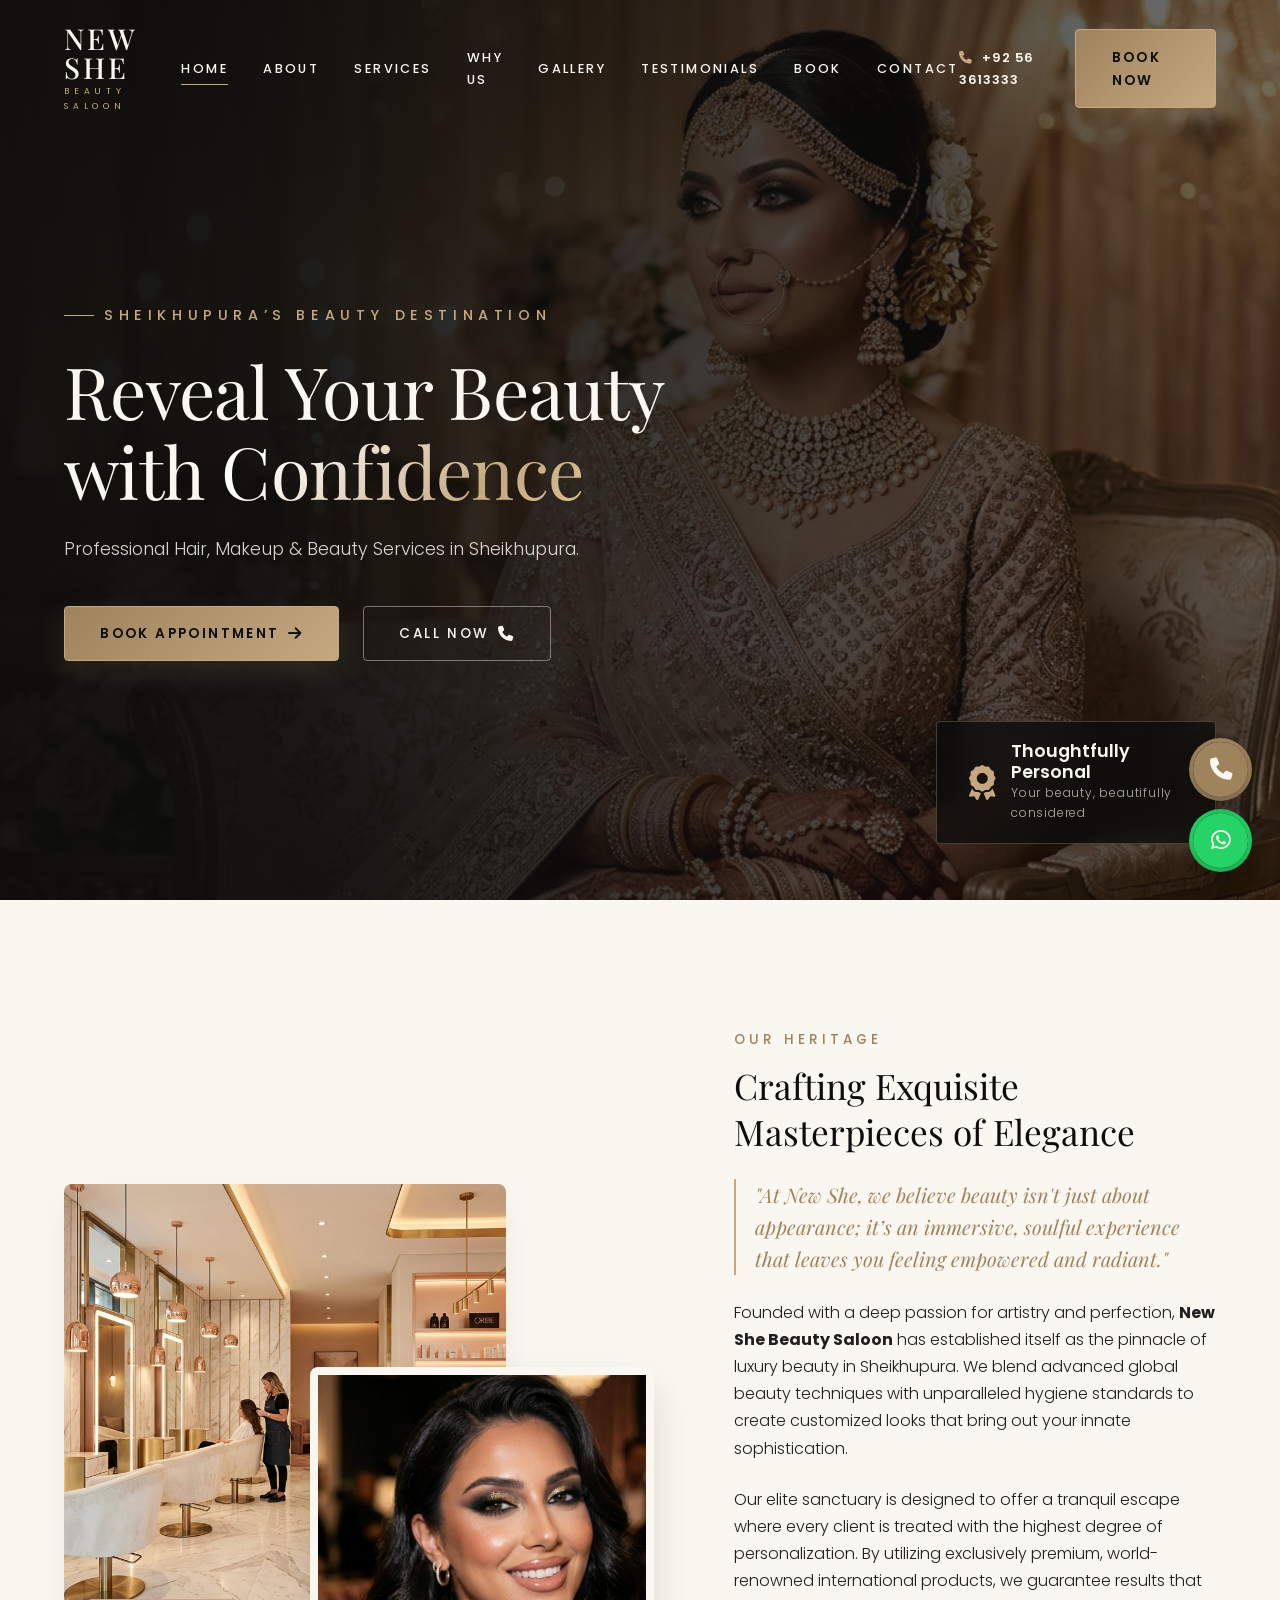
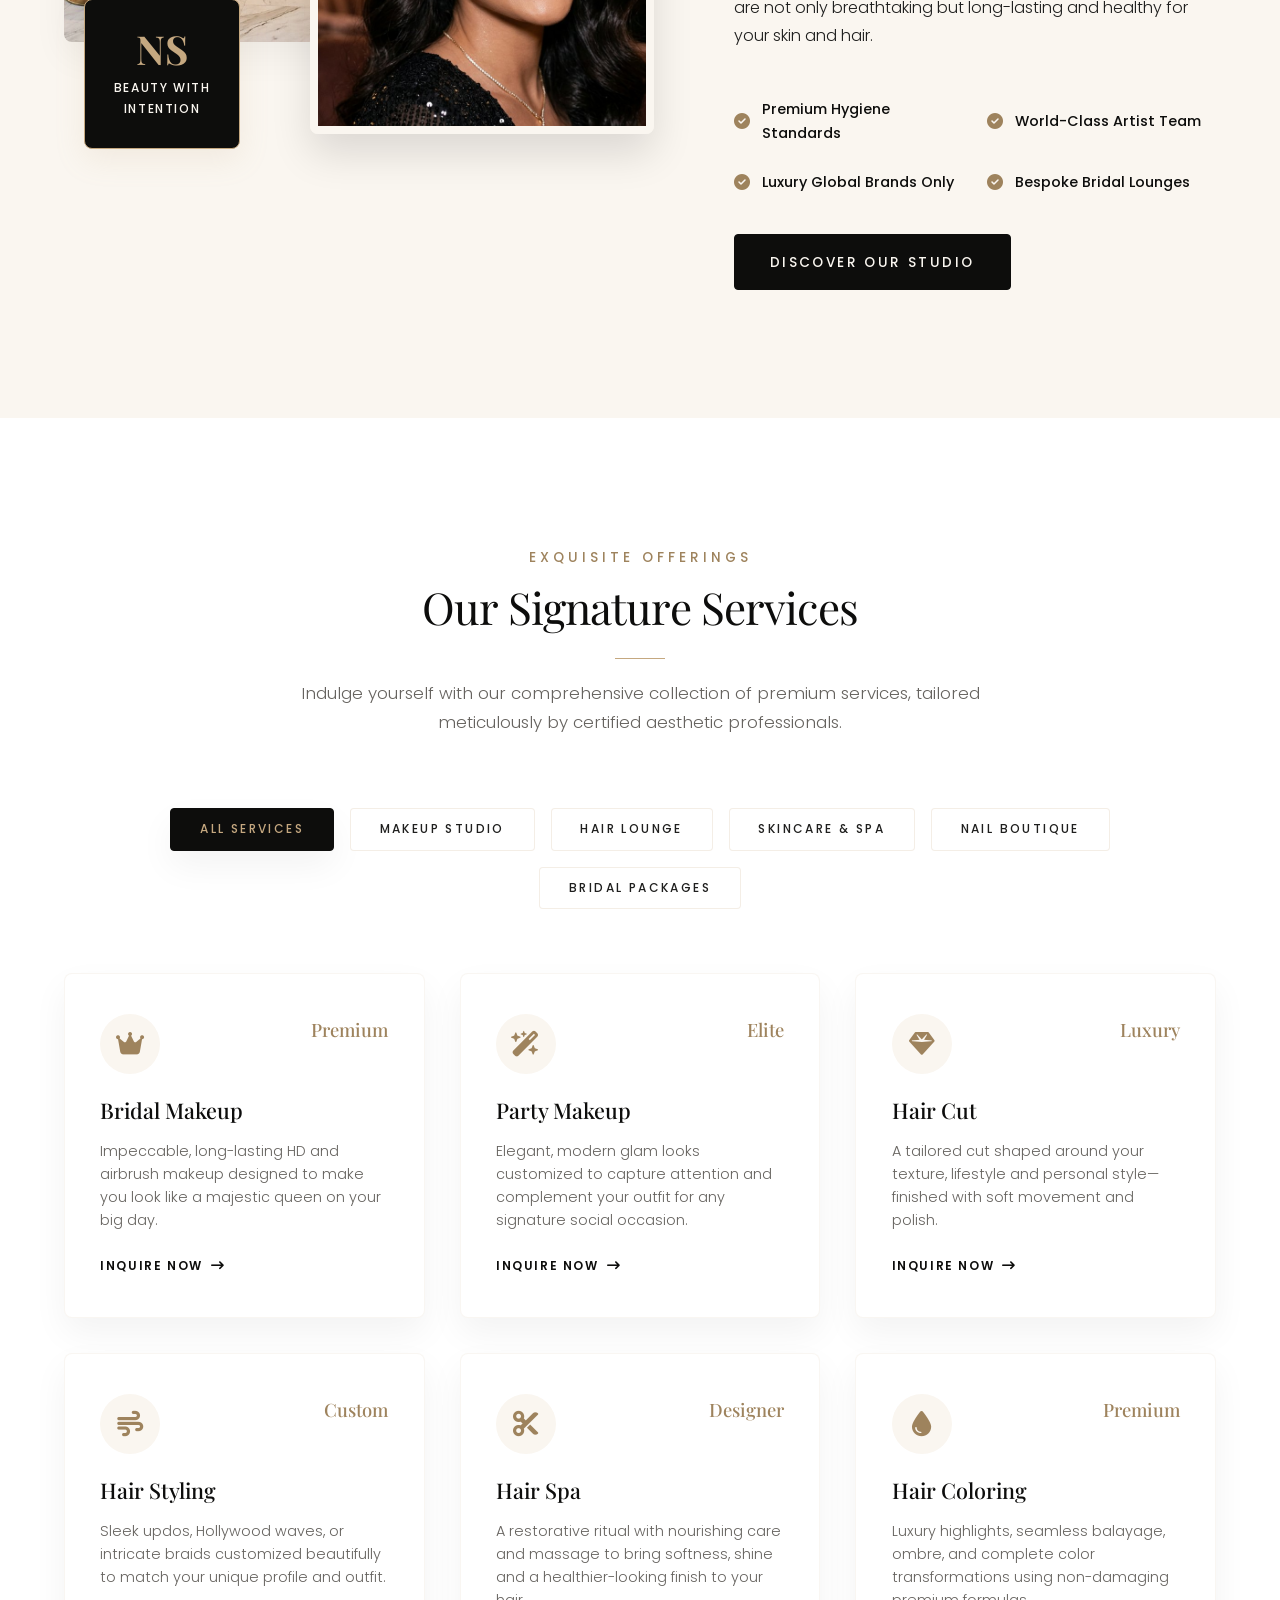
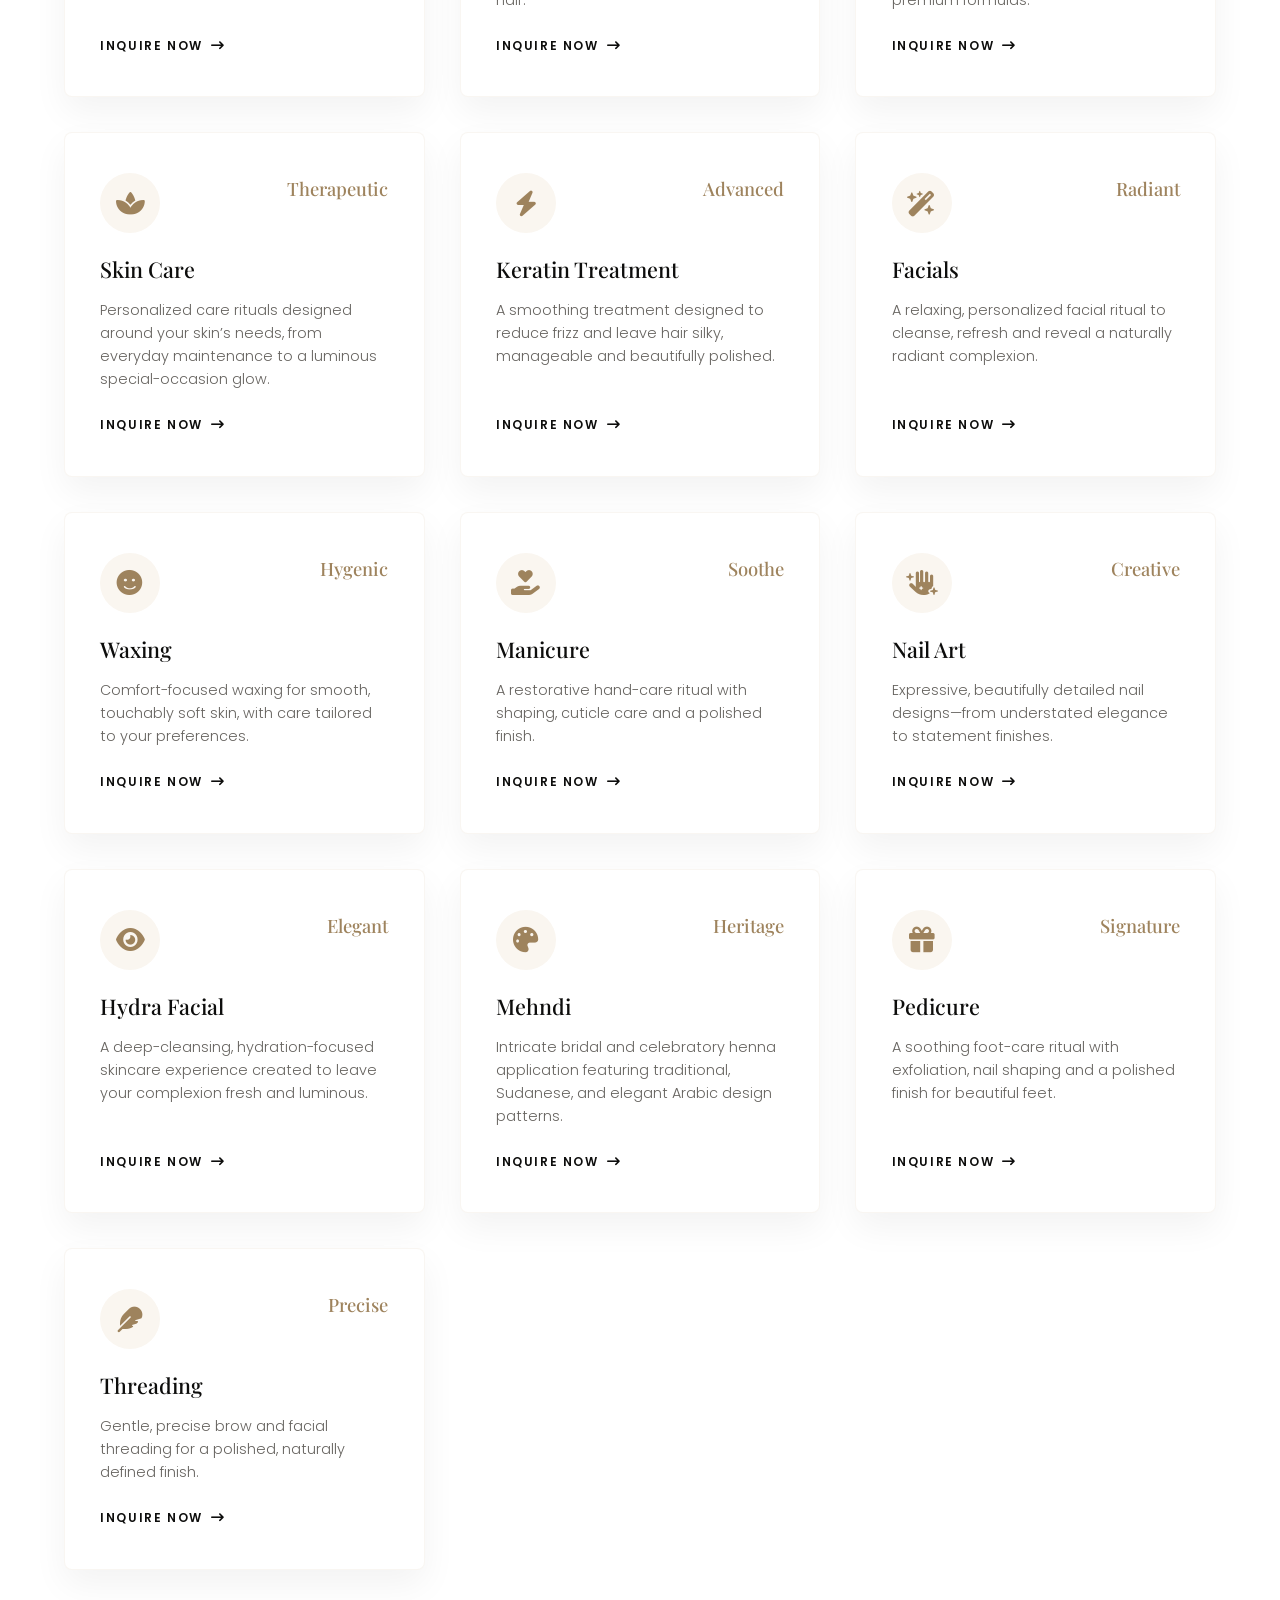
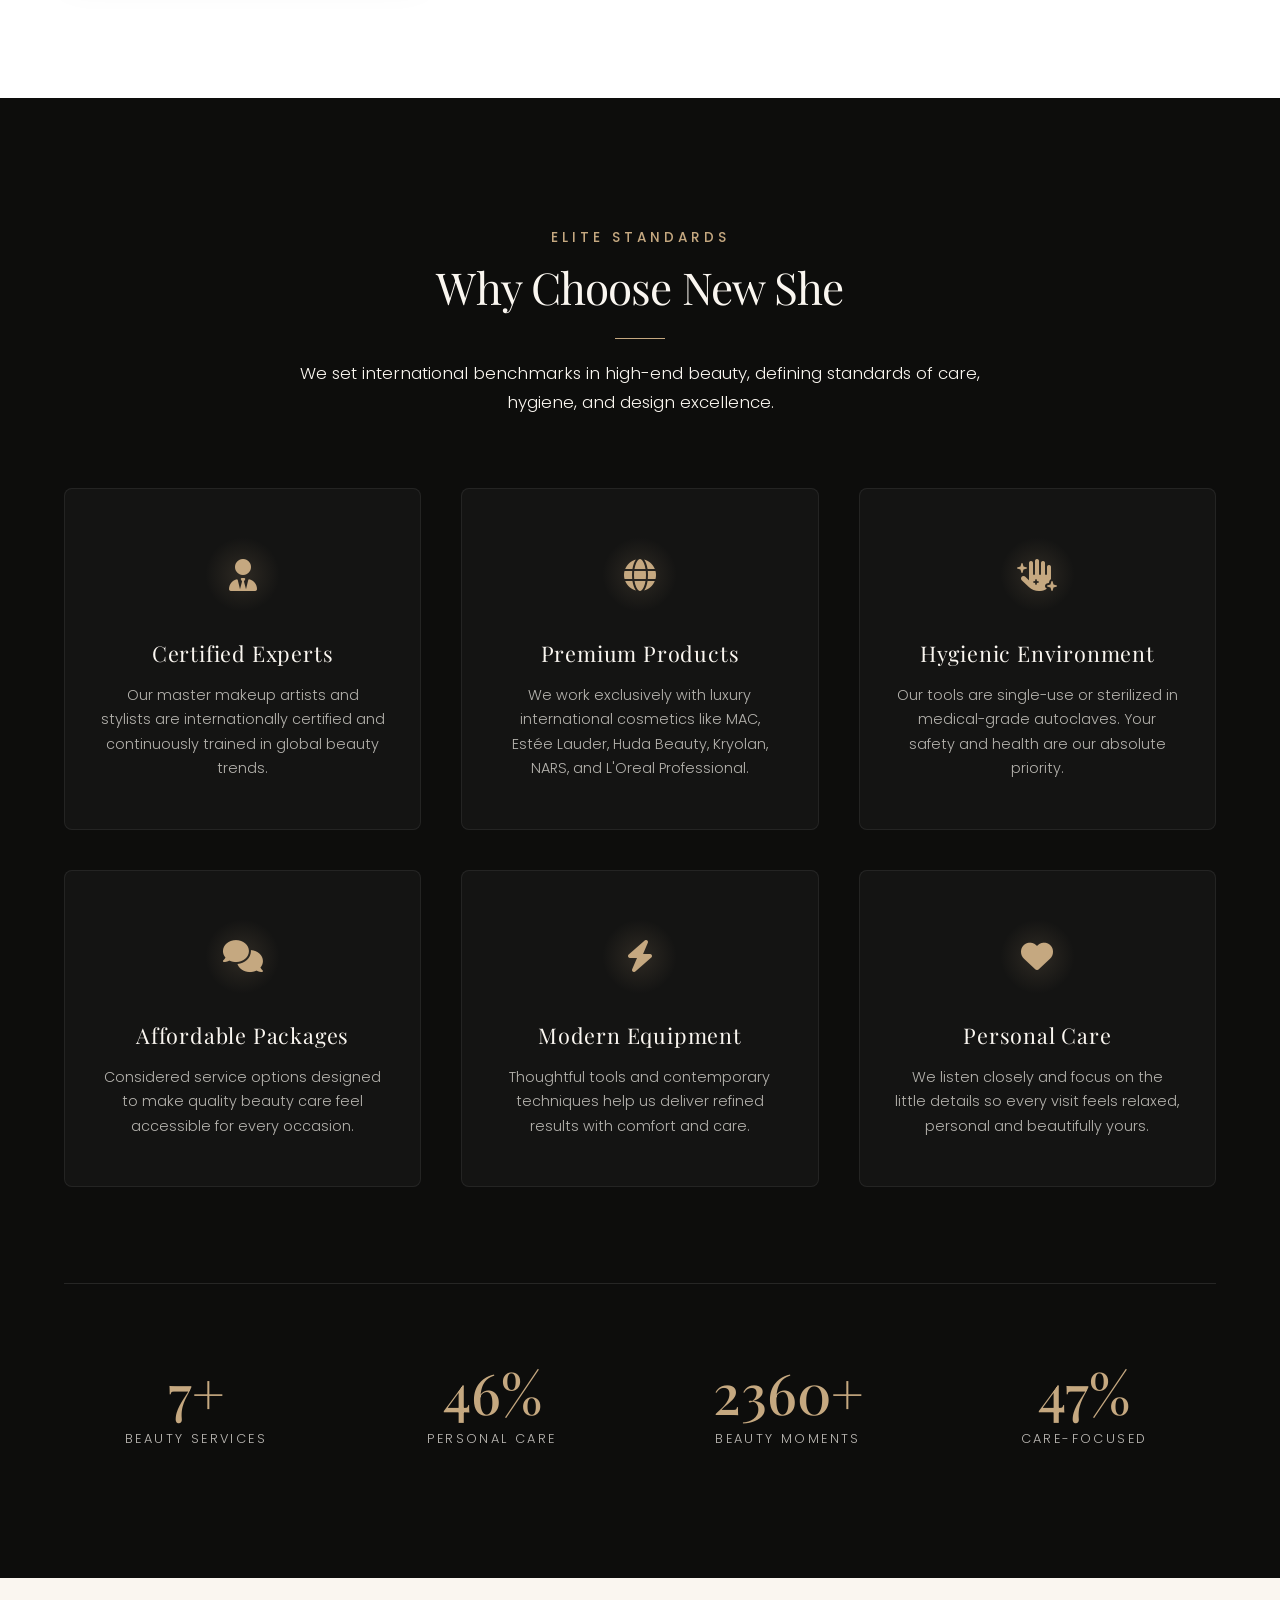
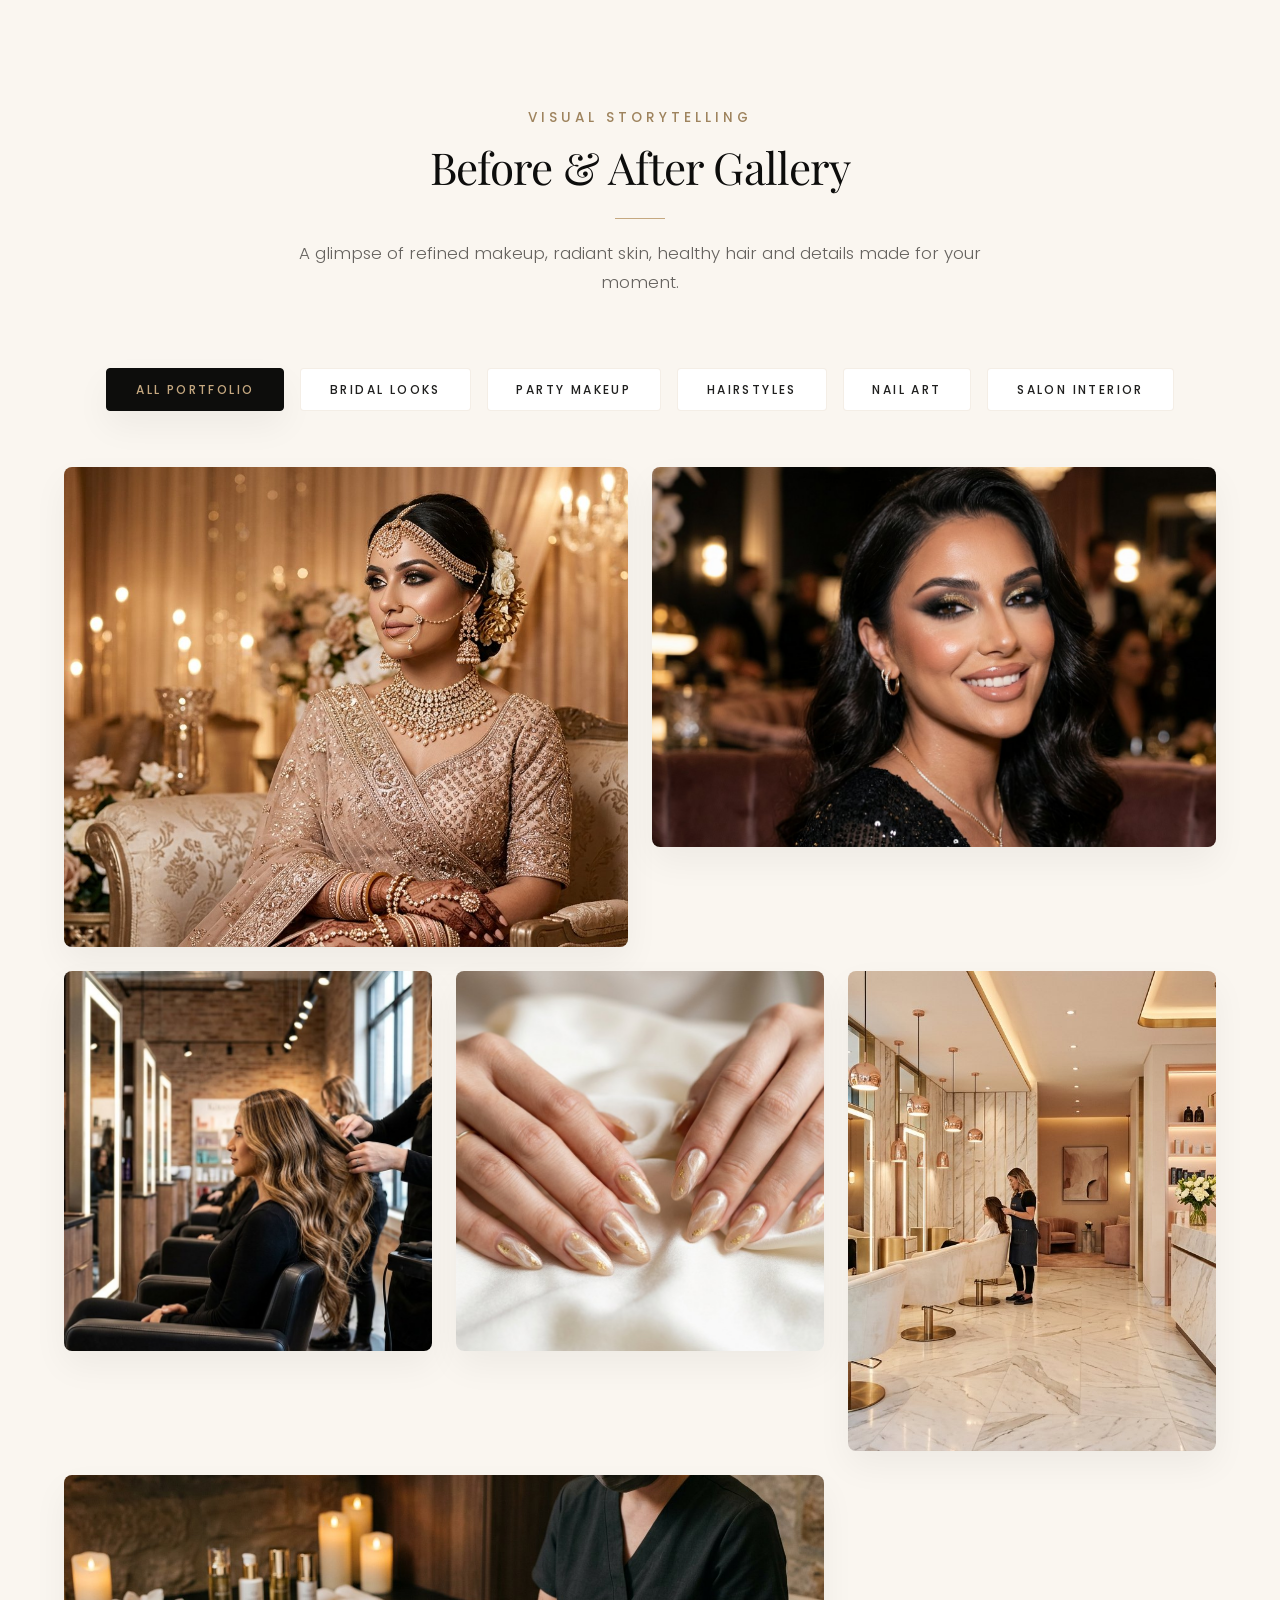
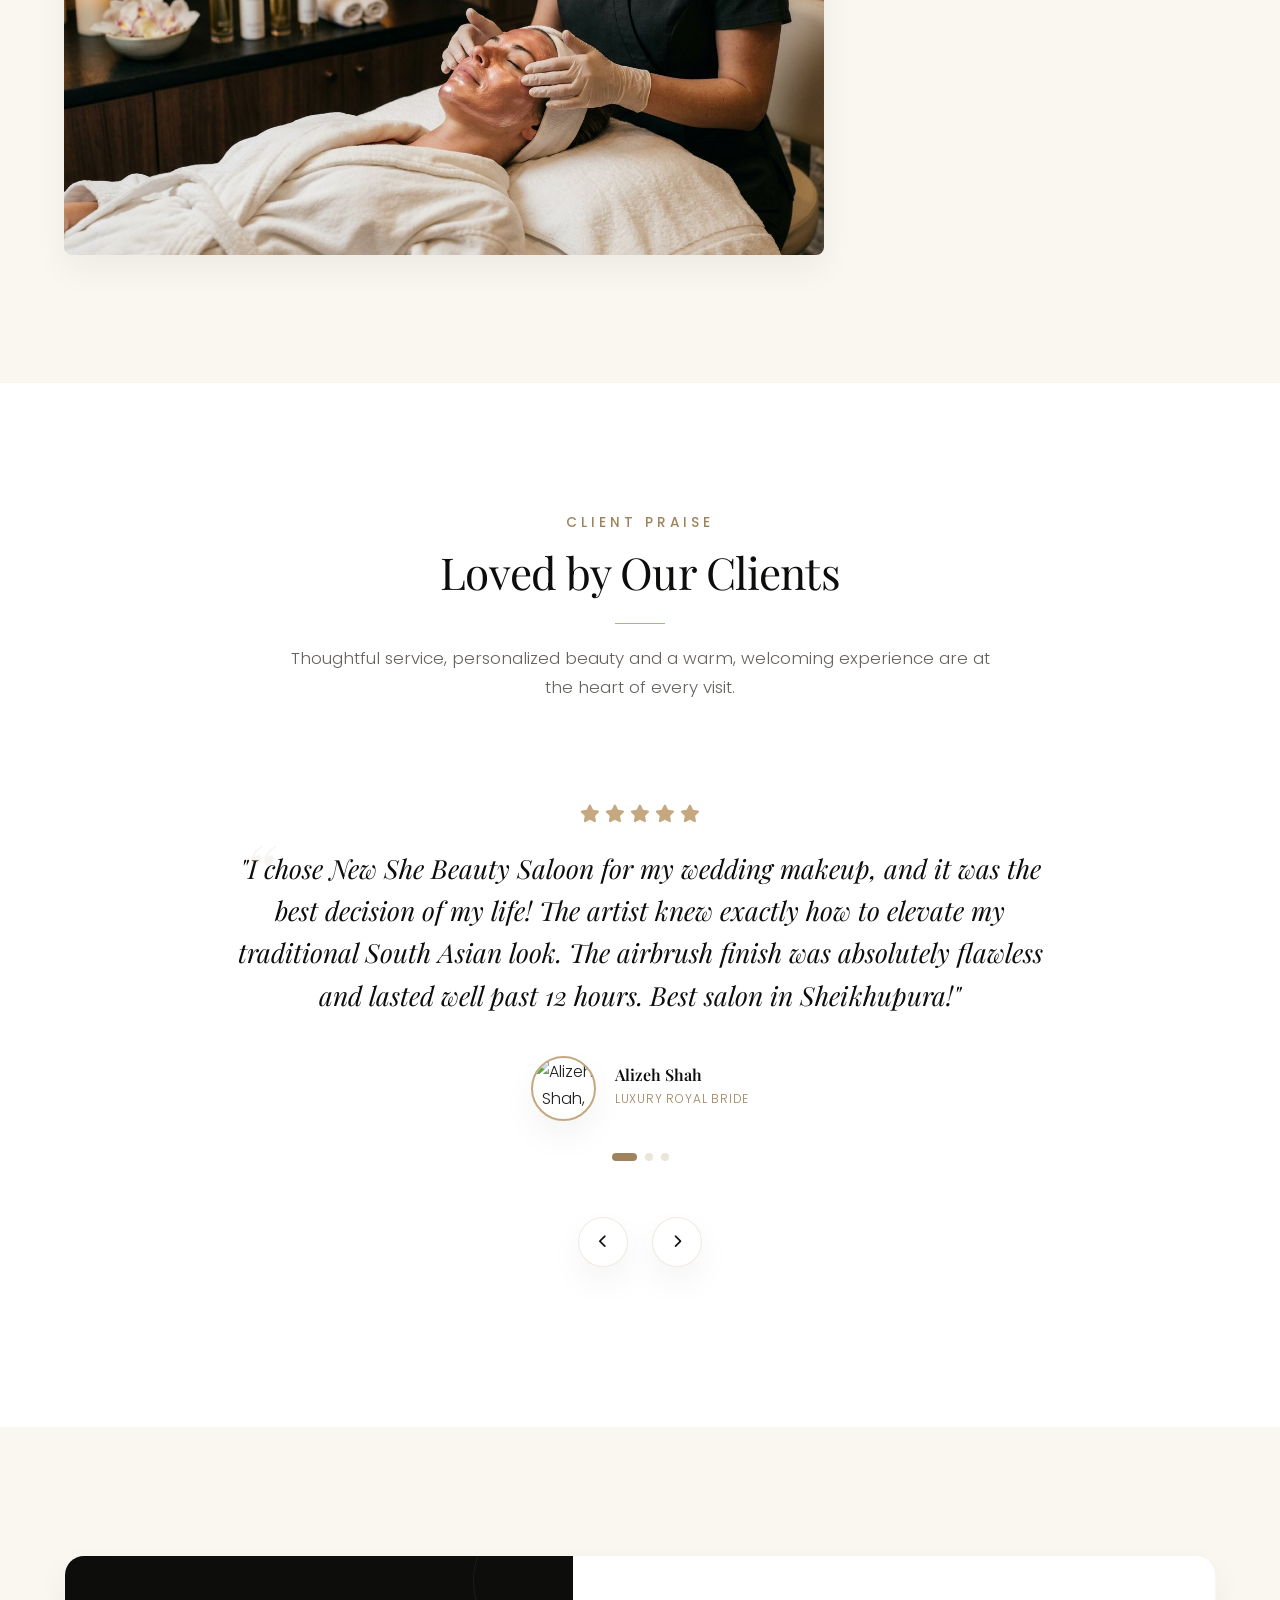
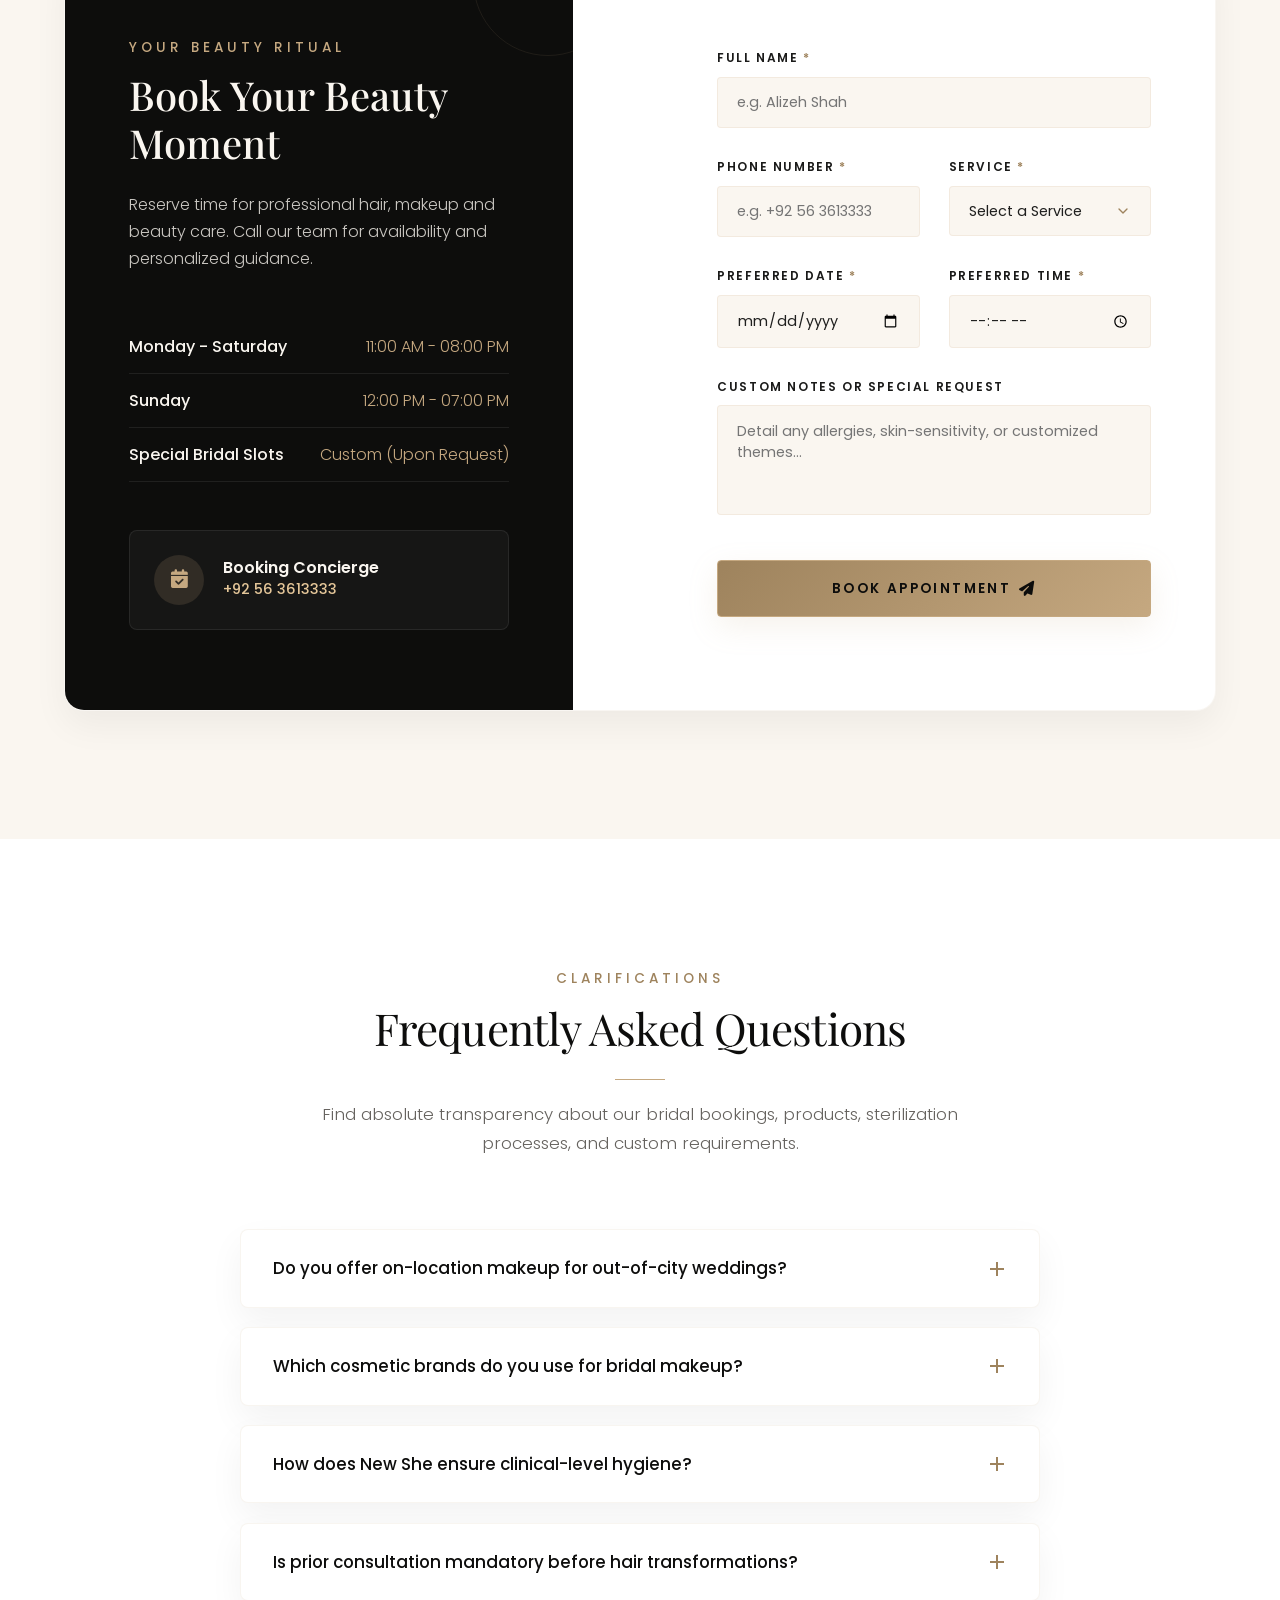
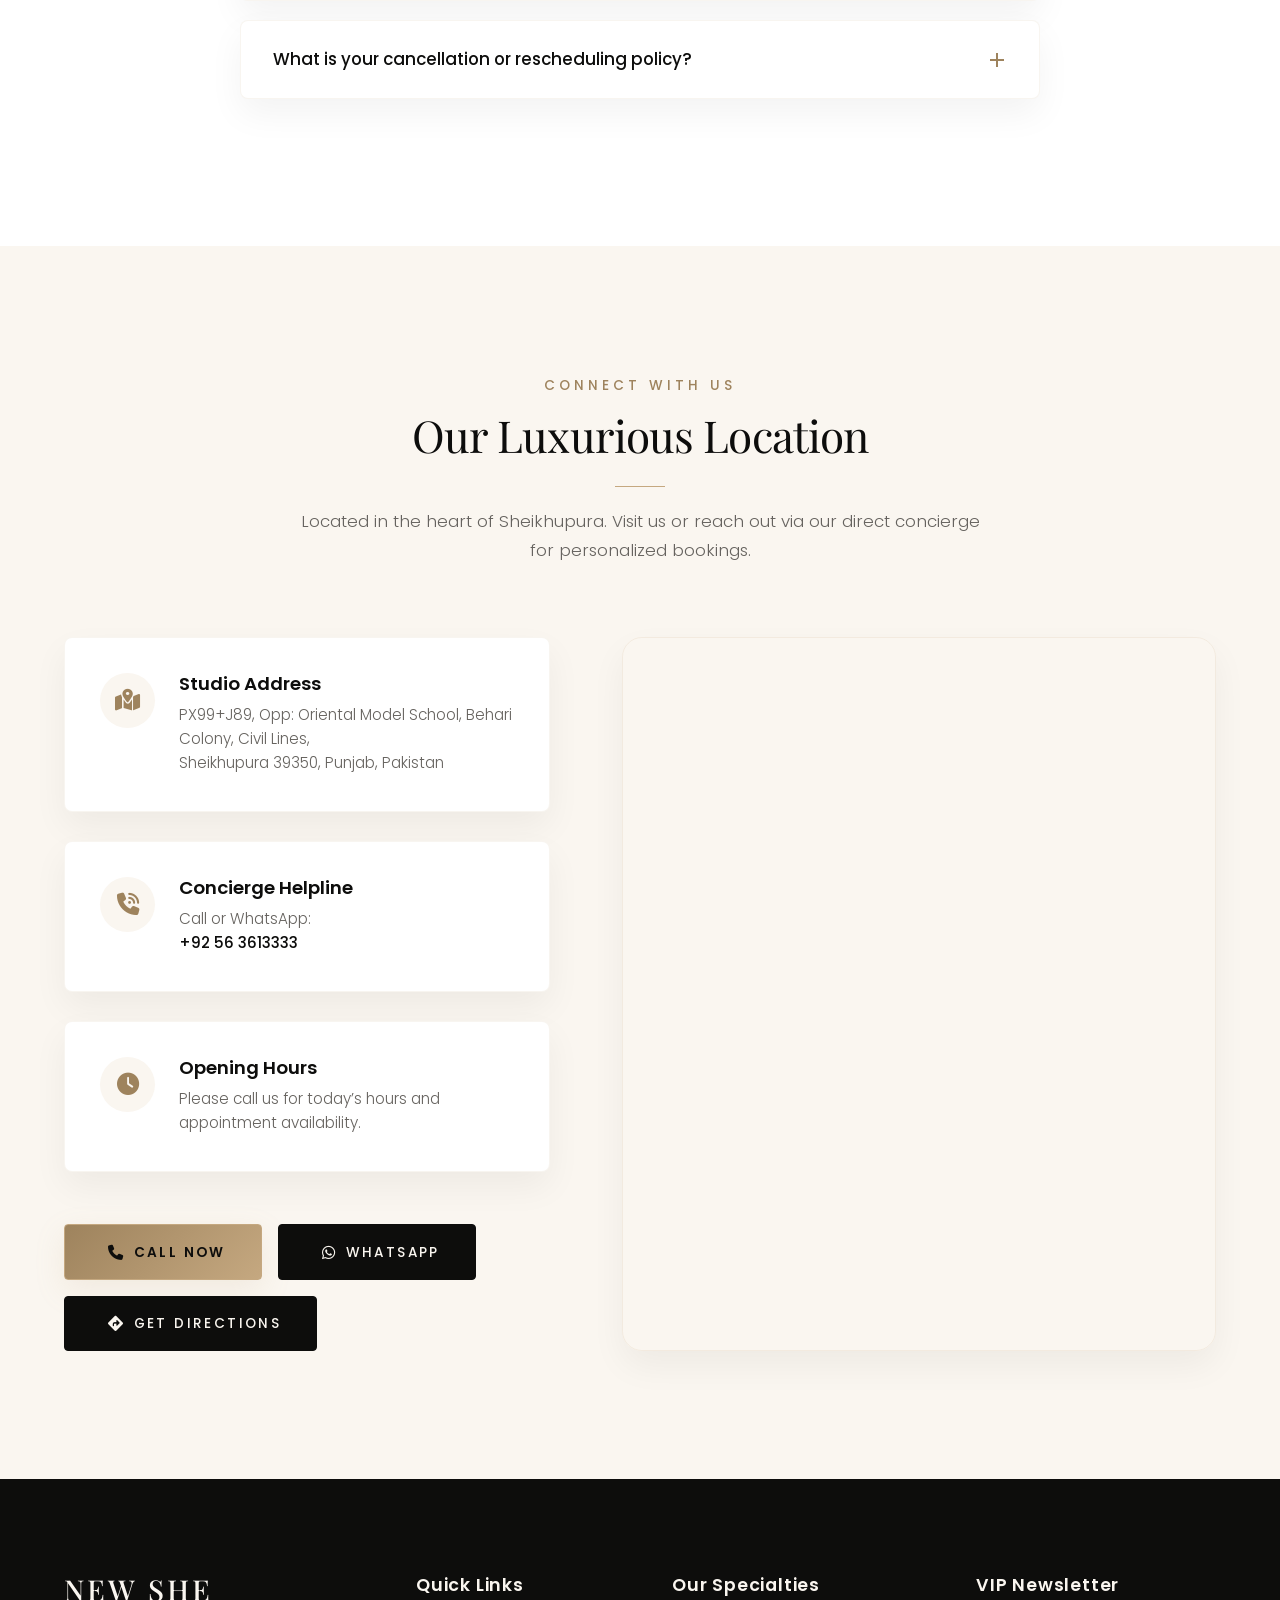
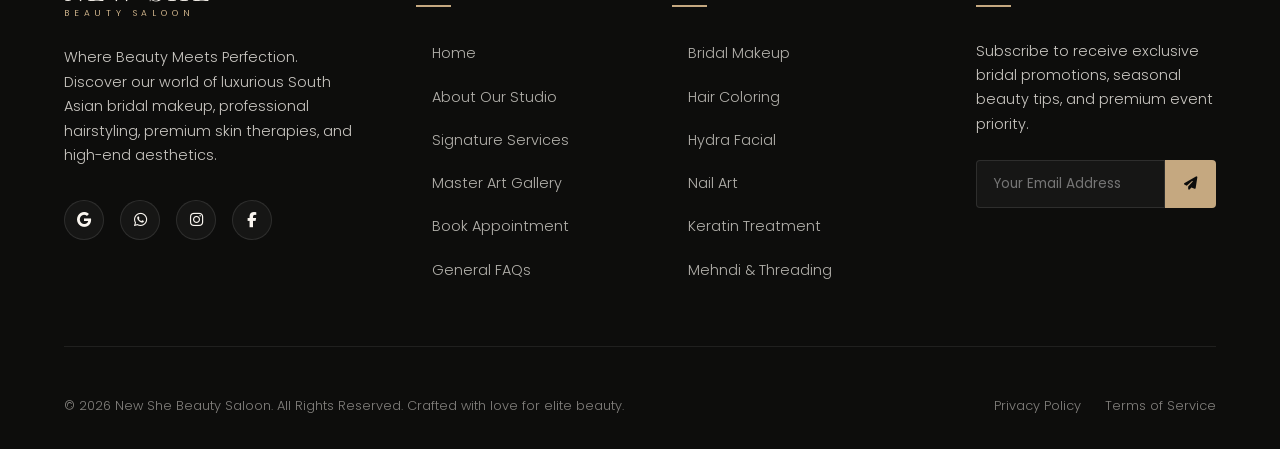
==== commit 320cefd5: "Create New She Beauty Saloon luxury website Co-authored-by: arena-agent <297053741+arena-agent@users" ====
--- a/index.html
+++ b/index.html
@@ -3,24 +3,24 @@
 <head>
     <meta charset="UTF-8">
     <meta name="viewport" content="width=device-width, initial-scale=1.0">
-    <meta name="description" content="Meraki Salon & Makeup Studio is the leading luxury beauty salon in Sheikhupura, Pakistan. Specializing in world-class bridal makeup, professional skin care, hair styling, manicure, and elite salon services. Book your luxury experience today.">
-    <meta name="keywords" content="Meraki Salon, Makeup Studio, Bridal Makeup Sheikhupura, Hair Salon Sheikhupura, Beauty Parlor Sheikhupura, Party Makeup, Skincare treatments, Nail Extensions, Luxury Salon Pakistan">
-    <meta name="author" content="Meraki Salon">
+    <meta name="description" content="New She Beauty Saloon is the leading luxury beauty salon in Sheikhupura, Pakistan. Specializing in world-class bridal makeup, professional skin care, hair styling, manicure, and elite salon services. Book your luxury experience today.">
+    <meta name="keywords" content="New She Beauty Saloon, Makeup Studio, Bridal Makeup Sheikhupura, Hair Salon Sheikhupura, Beauty Parlor Sheikhupura, Party Makeup, Skincare treatments, Nail Extensions, Luxury Salon Pakistan">
+    <meta name="author" content="New She Beauty Saloon">
     
     <!-- Open Graph / Facebook -->
     <meta property="og:type" content="website">
-    <meta property="og:url" content="https://maps.app.goo.gl/QJMncNUEaCfQ7xNd6">
-    <meta property="og:title" content="Meraki Salon & Makeup Studio | Premium Luxury Beauty Salon in Sheikhupura">
+    <meta property="og:url" content="https://maps.app.goo.gl/1ZsXqewUCqDXVojM7">
+    <meta property="og:title" content="New She Beauty Saloon | Premium Luxury Beauty Salon in Sheikhupura">
     <meta property="og:description" content="Indulge in premium bridal makeup, elite hair styling, aesthetic skincare, and custom salon treatments in Sheikhupura's premier luxury salon. Where beauty meets perfection.">
     <meta property="og:image" content="assets/images/hero-bridal.jpg">
 
     <!-- Twitter -->
     <meta property="twitter:card" content="summary_large_image">
-    <meta property="twitter:title" content="Meraki Salon & Makeup Studio | Premium Luxury Beauty Salon in Sheikhupura">
+    <meta property="twitter:title" content="New She Beauty Saloon | Premium Luxury Beauty Salon in Sheikhupura">
     <meta property="twitter:description" content="Indulge in premium bridal makeup, elite hair styling, aesthetic skincare, and custom salon treatments in Sheikhupura's premier luxury salon.">
     <meta property="twitter:image" content="assets/images/hero-bridal.jpg">
 
-    <title>Meraki Salon & Makeup Studio | Luxury Bridal & Beauty Studio in Sheikhupura</title>
+    <title>New She Beauty Saloon | Luxury Bridal & Beauty Studio in Sheikhupura</title>
 
     <!-- Favicon -->
     <link rel="icon" type="image/png" href="data:image/svg+xml,%3Csvg xmlns='http://www.w3.org/2000/svg' viewBox='0 0 100 100'%3E%3Ctext y='.9em' font-size='90' font-family='serif' fill='%23C5A880'%3EM%3C/text%3E%3C/svg%3E">
@@ -36,18 +36,18 @@
     {
       "@context": "https://schema.org",
       "@type": "BeautySalon",
-      "name": "Meraki Salon & Makeup Studio",
+      "name": "New She Beauty Saloon",
       "image": [
         "assets/images/hero-bridal.jpg",
         "assets/images/salon-interior.jpg",
         "assets/images/makeup-glam.jpg"
       ],
-      "url": "https://maps.app.goo.gl/QJMncNUEaCfQ7xNd6",
-      "telephone": "+923166042054",
+      "url": "https://maps.app.goo.gl/1ZsXqewUCqDXVojM7",
+      "telephone": "+92563613333",
       "priceRange": "$$$",
       "address": {
         "@type": "PostalAddress",
-        "streetAddress": "D Ground, Jinnah Park",
+        "streetAddress": "PX99+J89, Opp: Oriental Model School, Behari Colony, Civil Lines",
         "addressLocality": "Sheikhupura",
         "postalCode": "39350",
         "addressCountry": "PK"
@@ -57,24 +57,8 @@
         "latitude": 31.718501,
         "longitude": 73.982245
       },
-      "openingHoursSpecification": [
-        {
-          "@type": "OpeningHoursSpecification",
-          "dayOfWeek": [
-            "Monday",
-            "Tuesday",
-            "Wednesday",
-            "Thursday",
-            "Friday",
-            "Saturday",
-            "Sunday"
-          ],
-          "opens": "11:00",
-          "closes": "20:00"
-        }
-      ],
       "sameAs": [
-        "https://maps.app.goo.gl/QJMncNUEaCfQ7xNd6"
+        "https://maps.app.goo.gl/1ZsXqewUCqDXVojM7"
       ]
     }
     </script>
@@ -88,7 +72,7 @@
     <div id="preloader">
         <div class="preloader-content">
             <div class="preloader-logo">
-                <span>Meraki</span>
+                <span>New She</span>
             </div>
             <div class="preloader-line"></div>
         </div>
@@ -99,8 +83,8 @@
         <div class="container nav-container">
             <!-- Brand Logo -->
             <a href="#home" class="logo">
-                <span class="logo-main">Meraki</span>
-                <span class="logo-sub">Salon & Makeup Studio</span>
+                <span class="logo-main">New She</span>
+                <span class="logo-sub">Beauty Saloon</span>
             </a>
 
             <!-- Navigation Links -->
@@ -122,7 +106,7 @@
 
             <!-- Navigation CTA Actions (Desktop only) -->
             <div class="nav-cta">
-                <a href="tel:+923166042054" class="nav-link" style="font-weight:600; letter-spacing:0.05rem;"><i class="fa-solid fa-phone" style="color:var(--color-gold); margin-right:6px;"></i> +92 316 6042054</a>
+                <a href="tel:+92563613333" class="nav-link" style="font-weight:600; letter-spacing:0.05rem;"><i class="fa-solid fa-phone" style="color:var(--color-gold); margin-right:6px;"></i> +92 56 3613333</a>
                 <a href="#appointment" class="btn btn-gold">Book Now</a>
             </div>
 
@@ -138,18 +122,18 @@
     <!-- 1. HERO SECTION -->
     <section id="home" class="hero">
         <div class="hero-bg">
-            <img src="assets/images/hero-bridal.jpg" alt="Stunning Premium Pakistani Bride - Meraki Salon" class="hero-bg-img">
+            <img src="assets/images/hero-bridal.jpg" alt="Stunning Premium Pakistani Bride - New She Beauty Saloon" class="hero-bg-img">
         </div>
         <div class="hero-overlay"></div>
         
         <div class="container">
             <div class="hero-content">
-                <span class="hero-tagline">The Art of Luxury Beauty</span>
-                <h1 class="hero-title">Where Beauty <br>Meets <span class="text-shimmer">Perfection</span></h1>
-                <p class="hero-subtitle">Experience premium bridal makeup, professional beauty treatments, expert hairstyling, and personalized salon services in Sheikhupura.</p>
+                <span class="hero-tagline">Sheikhupura’s Beauty Destination</span>
+                <h1 class="hero-title">Reveal Your Beauty <br>with <span class="text-shimmer">Confidence</span></h1>
+                <p class="hero-subtitle">Professional Hair, Makeup &amp; Beauty Services in Sheikhupura.</p>
                 <div class="hero-actions">
                     <a href="#appointment" class="btn btn-gold">Book Appointment <i class="fa-solid fa-arrow-right"></i></a>
-                    <a href="tel:+923166042054" class="btn btn-secondary" style="border-color: rgba(255, 255, 255, 0.4); color: var(--color-bg-light);">Call Now <i class="fa-solid fa-phone"></i></a>
+                    <a href="tel:+92563613333" class="btn btn-secondary" style="border-color: rgba(255, 255, 255, 0.4); color: var(--color-bg-light);">Call Now <i class="fa-solid fa-phone"></i></a>
                 </div>
             </div>
         </div>
@@ -158,8 +142,8 @@
         <div class="hero-badge">
             <i class="fa-solid fa-award"></i>
             <div>
-                <h4>Award-Winning</h4>
-                <p>#1 Bridal Studio in Sheikhupura</p>
+                <h4>Thoughtfully Personal</h4>
+                <p>Your beauty, beautifully considered</p>
             </div>
         </div>
     </section>
@@ -172,15 +156,15 @@
                 <div class="about-left reveal-left">
                     <div class="about-images-wrapper">
                         <div class="about-img-1">
-                            <img src="assets/images/salon-interior.jpg" alt="Meraki Salon Elegant Interior Lounge">
+                            <img src="assets/images/salon-interior.jpg" alt="New She Beauty Saloon Elegant Interior Lounge">
                         </div>
                         <div class="about-img-2">
-                            <img src="assets/images/makeup-glam.jpg" alt="Meraki Salon Professional Makeup Artistry">
+                            <img src="assets/images/makeup-glam.jpg" alt="New She Beauty Saloon Professional Makeup Artistry">
                         </div>
                         <!-- Experience Badge -->
                         <div class="about-exp-badge">
-                            <span class="about-exp-num">10+</span>
-                            <p class="about-exp-text">Years of <br>Elite Elegance</p>
+                            <span class="about-exp-num">NS</span>
+                            <p class="about-exp-text">Beauty with <br>intention</p>
                         </div>
                     </div>
                 </div>
@@ -189,9 +173,9 @@
                 <div class="about-right reveal-right">
                     <span class="section-subtitle">Our Heritage</span>
                     <h2 class="about-story-title">Crafting Exquisite Masterpieces of Elegance</h2>
-                    <p class="about-text-highlight">"At Meraki, we believe beauty isn't just about appearance; it’s an immersive, soulful experience that leaves you feeling empowered and radiant."</p>
+                    <p class="about-text-highlight">"At New She, we believe beauty isn't just about appearance; it’s an immersive, soulful experience that leaves you feeling empowered and radiant."</p>
                     
-                    <p class="about-text-p">Founded with a deep passion for artistry and perfection, <strong>Meraki Salon & Makeup Studio</strong> has established itself as the pinnacle of luxury beauty in Sheikhupura. We blend advanced global beauty techniques with unparalleled hygiene standards to create customized looks that bring out your innate sophistication.</p>
+                    <p class="about-text-p">Founded with a deep passion for artistry and perfection, <strong>New She Beauty Saloon</strong> has established itself as the pinnacle of luxury beauty in Sheikhupura. We blend advanced global beauty techniques with unparalleled hygiene standards to create customized looks that bring out your innate sophistication.</p>
                     
                     <p class="about-text-p">Our elite sanctuary is designed to offer a tranquil escape where every client is treated with the highest degree of personalization. By utilizing exclusively premium, world-renowned international products, we guarantee results that are not only breathtaking but long-lasting and healthy for your skin and hair.</p>
 
@@ -216,7 +200,7 @@
                     </div>
 
                     <div>
-                        <a href="#appointment" class="btn btn-primary">Our Story in Details</a>
+                        <a href="#appointment" class="btn btn-primary">Discover Our Studio</a>
                     </div>
                 </div>
             </div>
@@ -283,8 +267,8 @@
                         <span class="service-price">Luxury</span>
                     </div>
                     <div>
-                        <h3>Engagement Makeup</h3>
-                        <p>A soft, radiant, glowing finish that beautifully balances modern minimalism with classical wedding luxury.</p>
+                        <h3>Hair Cut</h3>
+                        <p>A tailored cut shaped around your texture, lifestyle and personal style—finished with soft movement and polish.</p>
                     </div>
                     <a href="#appointment" class="service-card-btn">Inquire Now <i class="fa-solid fa-arrow-right-long"></i></a>
                 </div>
@@ -313,8 +297,8 @@
                         <span class="service-price">Designer</span>
                     </div>
                     <div>
-                        <h3>Hair Cutting</h3>
-                        <p>High-end structural haircuts, texturizing, and layering from master stylists trained under international directives.</p>
+                        <h3>Hair Spa</h3>
+                        <p>A restorative ritual with nourishing care and massage to bring softness, shine and a healthier-looking finish to your hair.</p>
                     </div>
                     <a href="#appointment" class="service-card-btn">Inquire Now <i class="fa-solid fa-arrow-right-long"></i></a>
                 </div>
@@ -343,8 +327,8 @@
                         <span class="service-price">Therapeutic</span>
                     </div>
                     <div>
-                        <h3>Hair Treatments</h3>
-                        <p>Bespoke deep conditioning and nourishment therapies designed to restore shine, vitality, and root-to-tip hair health.</p>
+                        <h3>Skin Care</h3>
+                        <p>Personalized care rituals designed around your skin’s needs, from everyday maintenance to a luminous special-occasion glow.</p>
                     </div>
                     <a href="#appointment" class="service-card-btn">Inquire Now <i class="fa-solid fa-arrow-right-long"></i></a>
                 </div>
@@ -358,8 +342,8 @@
                         <span class="service-price">Advanced</span>
                     </div>
                     <div>
-                        <h3>Keratin & Rebonding</h3>
-                        <p>Enjoy flawless, pin-straight hair or ultra-smooth frizz-free locks with our elite keratin protein enrichment.</p>
+                        <h3>Keratin Treatment</h3>
+                        <p>A smoothing treatment designed to reduce frizz and leave hair silky, manageable and beautifully polished.</p>
                     </div>
                     <a href="#appointment" class="service-card-btn">Inquire Now <i class="fa-solid fa-arrow-right-long"></i></a>
                 </div>
@@ -373,8 +357,8 @@
                         <span class="service-price">Radiant</span>
                     </div>
                     <div>
-                        <h3>Facials & Skincare</h3>
-                        <p>Premium skin analysis, gold facials, HydraFacial sessions, and anti-aging treatments using luxury dermaceuticals.</p>
+                        <h3>Facials</h3>
+                        <p>A relaxing, personalized facial ritual to cleanse, refresh and reveal a naturally radiant complexion.</p>
                     </div>
                     <a href="#appointment" class="service-card-btn">Inquire Now <i class="fa-solid fa-arrow-right-long"></i></a>
                 </div>
@@ -388,8 +372,8 @@
                         <span class="service-price">Hygenic</span>
                     </div>
                     <div>
-                        <h3>Waxing & Threading</h3>
-                        <p>Pain-minimizing, hyper-hygienic hair removal options for flawless skin, using organic and skin-sensitive premium waxes.</p>
+                        <h3>Waxing</h3>
+                        <p>Comfort-focused waxing for smooth, touchably soft skin, with care tailored to your preferences.</p>
                     </div>
                     <a href="#appointment" class="service-card-btn">Inquire Now <i class="fa-solid fa-arrow-right-long"></i></a>
                 </div>
@@ -403,8 +387,8 @@
                         <span class="service-price">Soothe</span>
                     </div>
                     <div>
-                        <h3>Manicure & Pedicure</h3>
-                        <p>Immersive milk and honey spa therapies, scrubbing, massage, and detailing for beautiful, deeply soft hands and feet.</p>
+                        <h3>Manicure</h3>
+                        <p>A restorative hand-care ritual with shaping, cuticle care and a polished finish.</p>
                     </div>
                     <a href="#appointment" class="service-card-btn">Inquire Now <i class="fa-solid fa-arrow-right-long"></i></a>
                 </div>
@@ -418,8 +402,8 @@
                         <span class="service-price">Creative</span>
                     </div>
                     <div>
-                        <h3>Nail Extensions</h3>
-                        <p>Durable, lightweight gel and acrylic extensions featuring custom luxury nail art, gold leafing, and marble motifs.</p>
+                        <h3>Nail Art</h3>
+                        <p>Expressive, beautifully detailed nail designs—from understated elegance to statement finishes.</p>
                     </div>
                     <a href="#appointment" class="service-card-btn">Inquire Now <i class="fa-solid fa-arrow-right-long"></i></a>
                 </div>
@@ -433,8 +417,8 @@
                         <span class="service-price">Elegant</span>
                     </div>
                     <div>
-                        <h3>Eyelash Extensions</h3>
-                        <p>Bespoke semi-permanent lash extensions applied hair-by-hair for a stunning, dramatic, or naturally full lash line.</p>
+                        <h3>Hydra Facial</h3>
+                        <p>A deep-cleansing, hydration-focused skincare experience created to leave your complexion fresh and luminous.</p>
                     </div>
                     <a href="#appointment" class="service-card-btn">Inquire Now <i class="fa-solid fa-arrow-right-long"></i></a>
                 </div>
@@ -463,8 +447,20 @@
                         <span class="service-price">Signature</span>
                     </div>
                     <div>
-                        <h3>Complete Bridal Packages</h3>
-                        <p>Our ultimate luxury pack: flawless makeup, skincare prep, body therapies, hair detailing, and personalized styling services.</p>
+                        <h3>Pedicure</h3>
+                        <p>A soothing foot-care ritual with exfoliation, nail shaping and a polished finish for beautiful feet.</p>
+                    </div>
+                    <a href="#appointment" class="service-card-btn">Inquire Now <i class="fa-solid fa-arrow-right-long"></i></a>
+                </div>
+
+                <div class="service-card" data-category="skincare">
+                    <div class="service-header-wrap">
+                        <div class="service-icon-bg"><i class="fa-solid fa-feather"></i></div>
+                        <span class="service-price">Precise</span>
+                    </div>
+                    <div>
+                        <h3>Threading</h3>
+                        <p>Gentle, precise brow and facial threading for a polished, naturally defined finish.</p>
                     </div>
                     <a href="#appointment" class="service-card-btn">Inquire Now <i class="fa-solid fa-arrow-right-long"></i></a>
                 </div>
@@ -477,7 +473,7 @@
         <div class="container">
             <div class="section-header reveal">
                 <span class="section-subtitle" style="color:var(--color-gold);">Elite Standards</span>
-                <h2 class="section-title">Why Elite Clients Choose Meraki</h2>
+                <h2 class="section-title">Why Choose New She</h2>
                 <p class="section-desc">We set international benchmarks in high-end beauty, defining standards of care, hygiene, and design excellence.</p>
             </div>
 
@@ -488,7 +484,7 @@
                     <div class="why-us-icon-wrap">
                         <i class="fa-solid fa-user-tie"></i>
                     </div>
-                    <h3>Certified Professionals</h3>
+                    <h3>Certified Experts</h3>
                     <p>Our master makeup artists and stylists are internationally certified and continuously trained in global beauty trends.</p>
                 </div>
                 <!-- 2 -->
@@ -512,24 +508,24 @@
                     <div class="why-us-icon-wrap">
                         <i class="fa-solid fa-comments"></i>
                     </div>
-                    <h3>Personalized Consultation</h3>
-                    <p>Every treatment begins with an in-depth consultation to map out a customized experience aligned with your aesthetic goals.</p>
+                    <h3>Affordable Packages</h3>
+                    <p>Considered service options designed to make quality beauty care feel accessible for every occasion.</p>
                 </div>
                 <!-- 5 -->
                 <div class="why-us-card">
                     <div class="why-us-icon-wrap">
                         <i class="fa-solid fa-bolt"></i>
                     </div>
-                    <h3>Latest Beauty Trends</h3>
-                    <p>From glass skin secrets to runway-inspired hairstyling and contemporary nail art, we deliver cutting-edge global style.</p>
+                    <h3>Modern Equipment</h3>
+                    <p>Thoughtful tools and contemporary techniques help us deliver refined results with comfort and care.</p>
                 </div>
                 <!-- 6 -->
                 <div class="why-us-card">
                     <div class="why-us-icon-wrap">
                         <i class="fa-solid fa-heart"></i>
                     </div>
-                    <h3>Exceptional Experience</h3>
-                    <p>Immerse yourself in sensory luxury, complete with premium mocktails, tea blends, calming background music, and VIP lounges.</p>
+                    <h3>Personal Care</h3>
+                    <p>We listen closely and focus on the little details so every visit feels relaxed, personal and beautifully yours.</p>
                 </div>
             </div>
 
@@ -537,19 +533,19 @@
             <div class="stats-bar reveal delay-2">
                 <div class="stat-item">
                     <h2 class="counter-value" data-target="15" data-suffix="+">0+</h2>
-                    <p>Certified Masters</p>
+                    <p>Beauty Services</p>
                 </div>
                 <div class="stat-item">
                     <h2 class="counter-value" data-target="99" data-suffix="%">0%</h2>
-                    <p>Customer Satisfaction</p>
+                    <p>Personal Care</p>
                 </div>
                 <div class="stat-item">
                     <h2 class="counter-value" data-target="5000" data-suffix="+">0+</h2>
-                    <p>Brides Perfected</p>
+                    <p>Beauty Moments</p>
                 </div>
                 <div class="stat-item">
                     <h2 class="counter-value" data-target="100" data-suffix="%">0%</h2>
-                    <p>Sterilized Tools</p>
+                    <p>Care-Focused</p>
                 </div>
             </div>
         </div>
@@ -560,8 +556,8 @@
         <div class="container">
             <div class="section-header reveal">
                 <span class="section-subtitle">Visual Storytelling</span>
-                <h2 class="section-title">The Meraki Artistry</h2>
-                <p class="section-desc">Browse our portfolio of award-winning transformations, bespoke hairstyles, signature nail art, and our elite salon setting.</p>
+                <h2 class="section-title">Before &amp; After Gallery</h2>
+                <p class="section-desc">A glimpse of refined makeup, radiant skin, healthy hair and details made for your moment.</p>
             </div>
 
             <!-- Category Filter -->
@@ -579,11 +575,11 @@
                 <!-- Item 1 -->
                 <div class="gallery-item col-6 h-tall" data-category="bridal">
                     <div class="gallery-img-wrapper">
-                        <img src="assets/images/hero-bridal.jpg" alt="Exquisite Royal Pakistani Bride - Meraki Salon">
+                        <img src="assets/images/hero-bridal.jpg" alt="Exquisite Royal Pakistani Bride - New She Beauty Saloon">
                     </div>
                     <div class="gallery-overlay">
-                        <span class="gallery-category">Bridal Looks</span>
-                        <h3 class="gallery-title">The Royal Meraki Bride</h3>
+                        <span class="gallery-category">Before &amp; After · Bridal</span>
+                        <h3 class="gallery-title">The New She Beauty Bride</h3>
                     </div>
                     <span class="gallery-zoom-icon"><i class="fa-solid fa-expand"></i></span>
                 </div>
@@ -591,10 +587,10 @@
                 <!-- Item 2 -->
                 <div class="gallery-item col-6 h-medium" data-category="makeup">
                     <div class="gallery-img-wrapper">
-                        <img src="assets/images/makeup-glam.jpg" alt="Luxury Party Glam Makeup - Meraki Salon">
+                        <img src="assets/images/makeup-glam.jpg" alt="Luxury Party Glam Makeup - New She Beauty Saloon">
                     </div>
                     <div class="gallery-overlay">
-                        <span class="gallery-category">Party Makeup</span>
+                        <span class="gallery-category">Before &amp; After · Makeup</span>
                         <h3 class="gallery-title">Sophisticated Evening Glam</h3>
                     </div>
                     <span class="gallery-zoom-icon"><i class="fa-solid fa-expand"></i></span>
@@ -603,10 +599,10 @@
                 <!-- Item 3 -->
                 <div class="gallery-item col-4 h-medium" data-category="hair">
                     <div class="gallery-img-wrapper">
-                        <img src="assets/images/hair-styling.jpg" alt="Luminous caramel balayage with soft waves - Meraki Salon">
+                        <img src="assets/images/hair-styling.jpg" alt="Luminous caramel balayage with soft waves - New She Beauty Saloon">
                     </div>
                     <div class="gallery-overlay">
-                        <span class="gallery-category">Hairstyles</span>
+                        <span class="gallery-category">Before &amp; After · Hair</span>
                         <h3 class="gallery-title">Caramel Balayage Waves</h3>
                     </div>
                     <span class="gallery-zoom-icon"><i class="fa-solid fa-expand"></i></span>
@@ -627,7 +623,7 @@
                 <!-- Item 5 -->
                 <div class="gallery-item col-4 h-tall" data-category="interior">
                     <div class="gallery-img-wrapper">
-                        <img src="assets/images/salon-interior.jpg" alt="Luxury gold and white marble Meraki salon lounge">
+                        <img src="assets/images/salon-interior.jpg" alt="Luxury gold and white marble New She salon lounge">
                     </div>
                     <div class="gallery-overlay">
                         <span class="gallery-category">Salon Interior</span>
@@ -639,7 +635,7 @@
                 <!-- Item 6 -->
                 <div class="gallery-item col-8 h-medium" data-category="bridal">
                     <div class="gallery-img-wrapper">
-                        <img src="assets/images/skincare-facial.jpg" alt="Hydrating gold facial therapy at Meraki Spa">
+                        <img src="assets/images/skincare-facial.jpg" alt="Hydrating gold facial therapy at New She Spa">
                     </div>
                     <div class="gallery-overlay">
                         <span class="gallery-category">Spa & Therapy</span>
@@ -666,8 +662,8 @@
         <div class="container">
             <div class="section-header reveal">
                 <span class="section-subtitle">Client Praise</span>
-                <h2 class="section-title">Voices of Elite Luxury</h2>
-                <p class="section-desc">Our reviews speak of our commitment to excellence, unparalleled art, and pristine customer experiences.</p>
+                <h2 class="section-title">Loved by Our Clients</h2>
+                <p class="section-desc">Thoughtful service, personalized beauty and a warm, welcoming experience are at the heart of every visit.</p>
             </div>
 
             <!-- Slider Wrapper -->
@@ -678,7 +674,7 @@
                         <div class="testimonial-stars">
                             <i class="fa-solid fa-star"></i><i class="fa-solid fa-star"></i><i class="fa-solid fa-star"></i><i class="fa-solid fa-star"></i><i class="fa-solid fa-star"></i>
                         </div>
-                        <p class="testimonial-quote">"I chose Meraki Salon for my wedding makeup, and it was the best decision of my life! The artist knew exactly how to elevate my traditional South Asian look. The airbrush finish was absolutely flawless and lasted well past 12 hours. Best salon in Sheikhupura!"</p>
+                        <p class="testimonial-quote">"I chose New She Beauty Saloon for my wedding makeup, and it was the best decision of my life! The artist knew exactly how to elevate my traditional South Asian look. The airbrush finish was absolutely flawless and lasted well past 12 hours. Best salon in Sheikhupura!"</p>
                         <div class="testimonial-client">
                             <img src="https://images.unsplash.com/photo-1534528741775-53994a69daeb?auto=format&fit=crop&q=80&w=150" alt="Alizeh Shah, Elite Bride" class="testimonial-avatar">
                             <div class="testimonial-client-info">
@@ -708,7 +704,7 @@
                         <div class="testimonial-stars">
                             <i class="fa-solid fa-star"></i><i class="fa-solid fa-star"></i><i class="fa-solid fa-star"></i><i class="fa-solid fa-star"></i><i class="fa-solid fa-star"></i>
                         </div>
-                        <p class="testimonial-quote">"The hygiene at Meraki is immaculate. Seeing the team unseal sterile instruments right before my HydraFacial put me completely at ease. My skin has never looked so clear, glowing, and healthy. Truly an international standard!"</p>
+                        <p class="testimonial-quote">"The hygiene at New She is immaculate. Seeing the team unseal sterile instruments right before my HydraFacial put me completely at ease. My skin has never looked so clear, glowing, and healthy. Truly an international standard!"</p>
                         <div class="testimonial-client">
                             <img src="https://images.unsplash.com/photo-1580489944761-15a19d654956?auto=format&fit=crop&q=80&w=150" alt="Zahra Khan, Aesthetic Client" class="testimonial-avatar">
                             <div class="testimonial-client-info">
@@ -737,9 +733,9 @@
             <div class="booking-grid reveal">
                 <!-- Info Left Panel -->
                 <div class="booking-info-pane">
-                    <span class="section-subtitle" style="color:var(--color-gold);">Elite Sanctuary</span>
-                    <h2 class="booking-info-title">Schedule Your Luxury Retreat</h2>
-                    <p class="booking-info-desc">Step into absolute luxury. Book your professional hair, bridal makeup, or premium aesthetic therapy now. Walk-ins are accommodated upon availability.</p>
+                    <span class="section-subtitle" style="color:var(--color-gold);">Your Beauty Ritual</span>
+                    <h2 class="booking-info-title">Book Your Beauty Moment</h2>
+                    <p class="booking-info-desc">Reserve time for professional hair, makeup and beauty care. Call our team for availability and personalized guidance.</p>
                     
                     <div class="booking-hours-list">
                         <div class="booking-hours-row">
@@ -761,8 +757,8 @@
                             <i class="fa-solid fa-calendar-check"></i>
                         </div>
                         <div class="booking-contact-text">
-                            <h4>Direct Booking Assistant</h4>
-                            <p>+92 316 6042054</p>
+                            <h4>Booking Concierge</h4>
+                            <p>+92 56 3613333</p>
                         </div>
                     </div>
                 </div>
@@ -780,7 +776,7 @@
                             <!-- Phone Number -->
                             <div class="form-group">
                                 <label for="booking_phone" class="form-label">Phone Number <span style="color:var(--color-gold-dark);">*</span></label>
-                                <input type="tel" id="booking_phone" name="phone" class="form-input" placeholder="e.g. +92 316 6042054" required>
+                                <input type="tel" id="booking_phone" name="phone" class="form-input" placeholder="e.g. +92 56 3613333" required>
                             </div>
 
                             <!-- Selected Service -->
@@ -796,7 +792,7 @@
                                     <option value="hair_styling">Professional Hair Styling</option>
                                     <option value="keratin_rebond">Keratin / Rebonding Therapy</option>
                                     <option value="facial_skincare">Facials & HydraFacial</option>
-                                    <option value="nail_extensions">Luxury Nail Extensions & Art</option>
+                                    <option value="nail_extensions">Nail Art & Art</option>
                                     <option value="lash_extensions">Eyelash Extensions</option>
                                     <option value="mehndi">Traditional Bridal Mehndi</option>
                                     <option value="manicure_pedicure">Milk & Honey Mani-Pedi</option>
@@ -840,7 +836,7 @@
                 <i class="fa-solid fa-circle-check"></i>
             </div>
             <h3 class="success-title text-shimmer">Booking Reserved</h3>
-            <p class="success-desc">Thank you! Your luxury appointment request at Meraki Salon has been registered successfully. Our booking concierge will call you shortly to confirm your slot.</p>
+            <p class="success-desc">Thank you! Your luxury appointment request at New She Beauty Saloon has been registered successfully. Our booking concierge will call you shortly to confirm your slot.</p>
             
             <div class="success-details">
                 <div class="success-row">
@@ -861,7 +857,7 @@
                 </div>
             </div>
 
-            <button id="modalCloseBtn" class="btn btn-primary" style="width: 100%;">Back to Sanctuary</button>
+            <button id="modalCloseBtn" class="btn btn-primary" style="width: 100%;">Back to New She</button>
         </div>
     </div>
 
@@ -883,7 +879,7 @@
                     </div>
                     <div class="faq-body">
                         <div class="faq-content">
-                            Yes, Meraki Salon & Makeup Studio provides high-end on-location bridal makeup services across Lahore, Gujranwala, Faisalabad, and other major cities. This package includes custom styling, assistance, and requires prior booking and travel accommodation arrangements.
+                            Yes, New She Beauty Saloon provides high-end on-location bridal makeup services across Lahore, Gujranwala, Faisalabad, and other major cities. This package includes custom styling, assistance, and requires prior booking and travel accommodation arrangements.
                         </div>
                     </div>
                 </div>
@@ -904,7 +900,7 @@
                 <!-- FAQ Item 3 -->
                 <div class="faq-item">
                     <div class="faq-header">
-                        <span class="faq-question">How does Meraki ensure clinical-level hygiene?</span>
+                        <span class="faq-question">How does New She ensure clinical-level hygiene?</span>
                         <span class="faq-toggle-icon"></span>
                     </div>
                     <div class="faq-body">
@@ -962,7 +958,7 @@
                         </div>
                         <div class="contact-card-info">
                             <h3>Studio Address</h3>
-                            <p>D Ground, Jinnah Park,<br>Sheikhupura 39350, Punjab, Pakistan</p>
+                            <p>PX99+J89, Opp: Oriental Model School, Behari Colony, Civil Lines,<br>Sheikhupura 39350, Punjab, Pakistan</p>
                         </div>
                     </div>
 
@@ -973,7 +969,7 @@
                         </div>
                         <div class="contact-card-info">
                             <h3>Concierge Helpline</h3>
-                            <p>Call or WhatsApp: <br><a href="tel:+923166042054">+92 316 6042054</a></p>
+                            <p>Call or WhatsApp: <br><a href="tel:+92563613333">+92 56 3613333</a></p>
                         </div>
                     </div>
 
@@ -984,19 +980,21 @@
                         </div>
                         <div class="contact-card-info">
                             <h3>Opening Hours</h3>
-                            <p>Mon - Sat: 11:00 AM - 08:00 PM <br>Sunday: 12:00 PM - 07:00 PM</p>
+                            <p>Please call us for today’s hours and appointment availability.</p>
                         </div>
                     </div>
 
                     <!-- Google Business Profile CTA -->
-                    <div class="contact-gbp-btn">
-                        <a href="https://maps.app.goo.gl/QJMncNUEaCfQ7xNd6" target="_blank" rel="noopener noreferrer" class="btn btn-primary"><i class="fa-brands fa-google" style="margin-right: 8px;"></i> Visit Google Profile <i class="fa-solid fa-arrow-up-right-from-square"></i></a>
+                    <div class="contact-gbp-btn" style="display:flex; flex-wrap:wrap; gap:1rem;">
+                        <a href="tel:+92563613333" class="btn btn-gold"><i class="fa-solid fa-phone" style="margin-right:8px;"></i> Call Now</a>
+                        <a href="https://wa.me/92563613333?text=Hello%20New%20She%20Beauty%20Saloon%2C%20I%20would%20like%20to%20book%20an%20appointment." target="_blank" rel="noopener noreferrer" class="btn btn-primary"><i class="fa-brands fa-whatsapp" style="margin-right:8px;"></i> WhatsApp</a>
+                        <a href="https://maps.app.goo.gl/1ZsXqewUCqDXVojM7" target="_blank" rel="noopener noreferrer" class="btn btn-primary"><i class="fa-solid fa-diamond-turn-right" style="margin-right:8px;"></i> Get Directions</a>
                     </div>
                 </div>
 
                 <!-- Google Map Iframe Right -->
                 <div class="map-wrapper">
-                    <iframe src="https://www.google.com/maps/embed?pb=!1m18!1m12!1m3!1d3392.4046429302636!2d73.9822453!3d31.7185011!2m3!1f0!2f0!3f0!3m2!1i1024!2i768!4f13.1!3m3!1m2!1s0x391f1b212f7188ff%3A0xc3f3458d516ca4ee!2sJinnah%20Park%2C%20Sheikhupura%2C%20Punjab%2C%20Pakistan!5e0!3m2!1sen!2s!4v1710000000000!5m2!1sen!2s" allowfullscreen="" loading="lazy" referrerpolicy="no-referrer-when-downgrade" title="Google Map location of Jinnah Park, Sheikhupura - Meraki Salon"></iframe>
+                    <iframe src="https://www.google.com/maps?q=PX99%2BJ89%2C%20Opp%20Oriental%20Model%20School%2C%20Sheikhupura%2C%20Pakistan&output=embed" allowfullscreen="" loading="lazy" referrerpolicy="no-referrer-when-downgrade" title="Google Map location of Behari Colony, Civil Lines, Sheikhupura - New She Beauty Saloon"></iframe>
                 </div>
             </div>
         </div>
@@ -1009,13 +1007,13 @@
                 <!-- Col 1: Branding -->
                 <div class="footer-col">
                     <a href="#home" class="logo">
-                        <span class="logo-main" style="color:var(--color-bg-light);">Meraki</span>
-                        <span class="logo-sub" style="color:var(--color-gold-hover);">Salon & Makeup Studio</span>
+                        <span class="logo-main" style="color:var(--color-bg-light);">New She</span>
+                        <span class="logo-sub" style="color:var(--color-gold-hover);">Beauty Saloon</span>
                     </a>
                     <p class="footer-logo-desc">Where Beauty Meets Perfection. Discover our world of luxurious South Asian bridal makeup, professional hairstyling, premium skin therapies, and high-end aesthetics.</p>
                     <div class="footer-socials">
-                        <a href="https://maps.app.goo.gl/QJMncNUEaCfQ7xNd6" target="_blank" rel="noopener noreferrer" class="social-icon" aria-label="Google Profile"><i class="fa-brands fa-google"></i></a>
-                        <a href="https://wa.me/923166042054" target="_blank" rel="noopener noreferrer" class="social-icon" aria-label="WhatsApp"><i class="fa-brands fa-whatsapp"></i></a>
+                        <a href="https://maps.app.goo.gl/1ZsXqewUCqDXVojM7" target="_blank" rel="noopener noreferrer" class="social-icon" aria-label="Google Profile"><i class="fa-brands fa-google"></i></a>
+                        <a href="https://wa.me/92563613333" target="_blank" rel="noopener noreferrer" class="social-icon" aria-label="WhatsApp"><i class="fa-brands fa-whatsapp"></i></a>
                         <a href="https://instagram.com" target="_blank" rel="noopener noreferrer" class="social-icon" aria-label="Instagram"><i class="fa-brands fa-instagram"></i></a>
                         <a href="https://facebook.com" target="_blank" rel="noopener noreferrer" class="social-icon" aria-label="Facebook"><i class="fa-brands fa-facebook-f"></i></a>
                     </div>
@@ -1038,12 +1036,12 @@
                 <div class="footer-col">
                     <h3>Our Specialties</h3>
                     <ul class="footer-links">
-                        <li><a href="#services" class="footer-link"><i class="fa-solid fa-chevron-right"></i> Royal Bridal Makeup</a></li>
-                        <li><a href="#services" class="footer-link"><i class="fa-solid fa-chevron-right"></i> Premium Hair Coloring</a></li>
-                        <li><a href="#services" class="footer-link"><i class="fa-solid fa-chevron-right"></i> HydraFacial Sessions</a></li>
-                        <li><a href="#services" class="footer-link"><i class="fa-solid fa-chevron-right"></i> Luxury Nail Extensions</a></li>
-                        <li><a href="#services" class="footer-link"><i class="fa-solid fa-chevron-right"></i> Keratin smoothing</a></li>
-                        <li><a href="#services" class="footer-link"><i class="fa-solid fa-chevron-right"></i> Semi-Permanent Lashes</a></li>
+                        <li><a href="#services" class="footer-link"><i class="fa-solid fa-chevron-right"></i> Bridal Makeup</a></li>
+                        <li><a href="#services" class="footer-link"><i class="fa-solid fa-chevron-right"></i> Hair Coloring</a></li>
+                        <li><a href="#services" class="footer-link"><i class="fa-solid fa-chevron-right"></i> Hydra Facial</a></li>
+                        <li><a href="#services" class="footer-link"><i class="fa-solid fa-chevron-right"></i> Nail Art</a></li>
+                        <li><a href="#services" class="footer-link"><i class="fa-solid fa-chevron-right"></i> Keratin Treatment</a></li>
+                        <li><a href="#services" class="footer-link"><i class="fa-solid fa-chevron-right"></i> Mehndi & Threading</a></li>
                     </ul>
                 </div>
 
@@ -1051,7 +1049,7 @@
                 <div class="footer-col">
                     <h3>VIP Newsletter</h3>
                     <p class="footer-newsletter-p">Subscribe to receive exclusive bridal promotions, seasonal beauty tips, and premium event priority.</p>
-                    <form class="newsletter-form" onsubmit="event.preventDefault(); alert('Subscribed successfully to Meraki Newsletter!'); this.reset();">
+                    <form class="newsletter-form" onsubmit="event.preventDefault(); alert('Subscribed successfully to New She Newsletter!'); this.reset();">
                         <input type="email" placeholder="Your Email Address" class="newsletter-input" required aria-label="Email address for newsletter">
                         <button type="submit" class="newsletter-btn" aria-label="Subscribe"><i class="fa-solid fa-paper-plane"></i></button>
                     </form>
@@ -1060,7 +1058,7 @@
 
             <!-- Footer Bottom -->
             <div class="footer-bottom">
-                <p>&copy; 2026 Meraki Salon & Makeup Studio. All Rights Reserved. Crafted with love for elite beauty.</p>
+                <p>&copy; 2026 New She Beauty Saloon. All Rights Reserved. Crafted with love for elite beauty.</p>
                 <div class="footer-bottom-links">
                     <a href="#home">Privacy Policy</a>
                     <a href="#home">Terms of Service</a>
@@ -1075,10 +1073,10 @@
         <button class="float-btn float-back-to-top" aria-label="Scroll back to top"><i class="fa-solid fa-chevron-up"></i></button>
 
         <!-- Phone Call Button -->
-        <a href="tel:+923166042054" class="float-btn float-call" aria-label="Call Meraki Salon"><i class="fa-solid fa-phone"></i></a>
+        <a href="tel:+92563613333" class="float-btn float-call" aria-label="Call New She Beauty Saloon"><i class="fa-solid fa-phone"></i></a>
 
         <!-- WhatsApp Button -->
-        <a href="https://wa.me/923166042054?text=Hi%20Meraki%20Salon!%20I%20would%20like%20to%20inquire%20about%20booking%20an%20appointment." target="_blank" rel="noopener noreferrer" class="float-btn float-whatsapp" aria-label="WhatsApp Meraki Salon"><i class="fa-brands fa-whatsapp"></i></a>
+        <a href="https://wa.me/92563613333?text=Hi%20New%20She%20Beauty%20Saloon!%20I%20would%20like%20to%20inquire%20about%20booking%20an%20appointment." target="_blank" rel="noopener noreferrer" class="float-btn float-whatsapp" aria-label="WhatsApp New She Beauty Saloon"><i class="fa-brands fa-whatsapp"></i></a>
     </div>
 
     <!-- Main JavaScript -->
--- a/css/style.css
+++ b/css/style.css
@@ -1,6 +1,6 @@
 /* 
 ================================================================
-* MERAKI SALON & MAKEUP STUDIO - PREMIUM CSS STYLESHEET
+* NEW SHE BEAUTY SALOON - PREMIUM CSS STYLESHEET
 * Designed with Luxury, Sophistication, & Elegance in mind
 * Theme: Ivory, Champagne Gold, Rose Gold, Velvet Black
 ================================================================
@@ -2386,3 +2386,16 @@
 .delay-3 { transition-delay: 0.3s; }
 .delay-4 { transition-delay: 0.4s; }
 .delay-5 { transition-delay: 0.5s; }
+
+/* New She refinement: maintain clear navigation over the hero image */
+header:not(.scrolled) .logo-main,
+header:not(.scrolled) .nav-link { color: var(--color-bg-light); }
+header:not(.scrolled) .logo-sub { color: var(--color-gold-hover); }
+header:not(.scrolled) .nav-toggle span { background-color: var(--color-bg-light); }
+@media (max-width: 991px) {
+  header:not(.scrolled) .nav-menu .nav-link { color: var(--color-primary); }
+  header:not(.scrolled) .nav-menu .nav-link.active { color: var(--color-gold-dark); }
+}
+@media (prefers-reduced-motion: reduce) {
+  *, *::before, *::after { animation-duration: .01ms !important; animation-iteration-count: 1 !important; scroll-behavior: auto !important; transition-duration: .01ms !important; }
+}
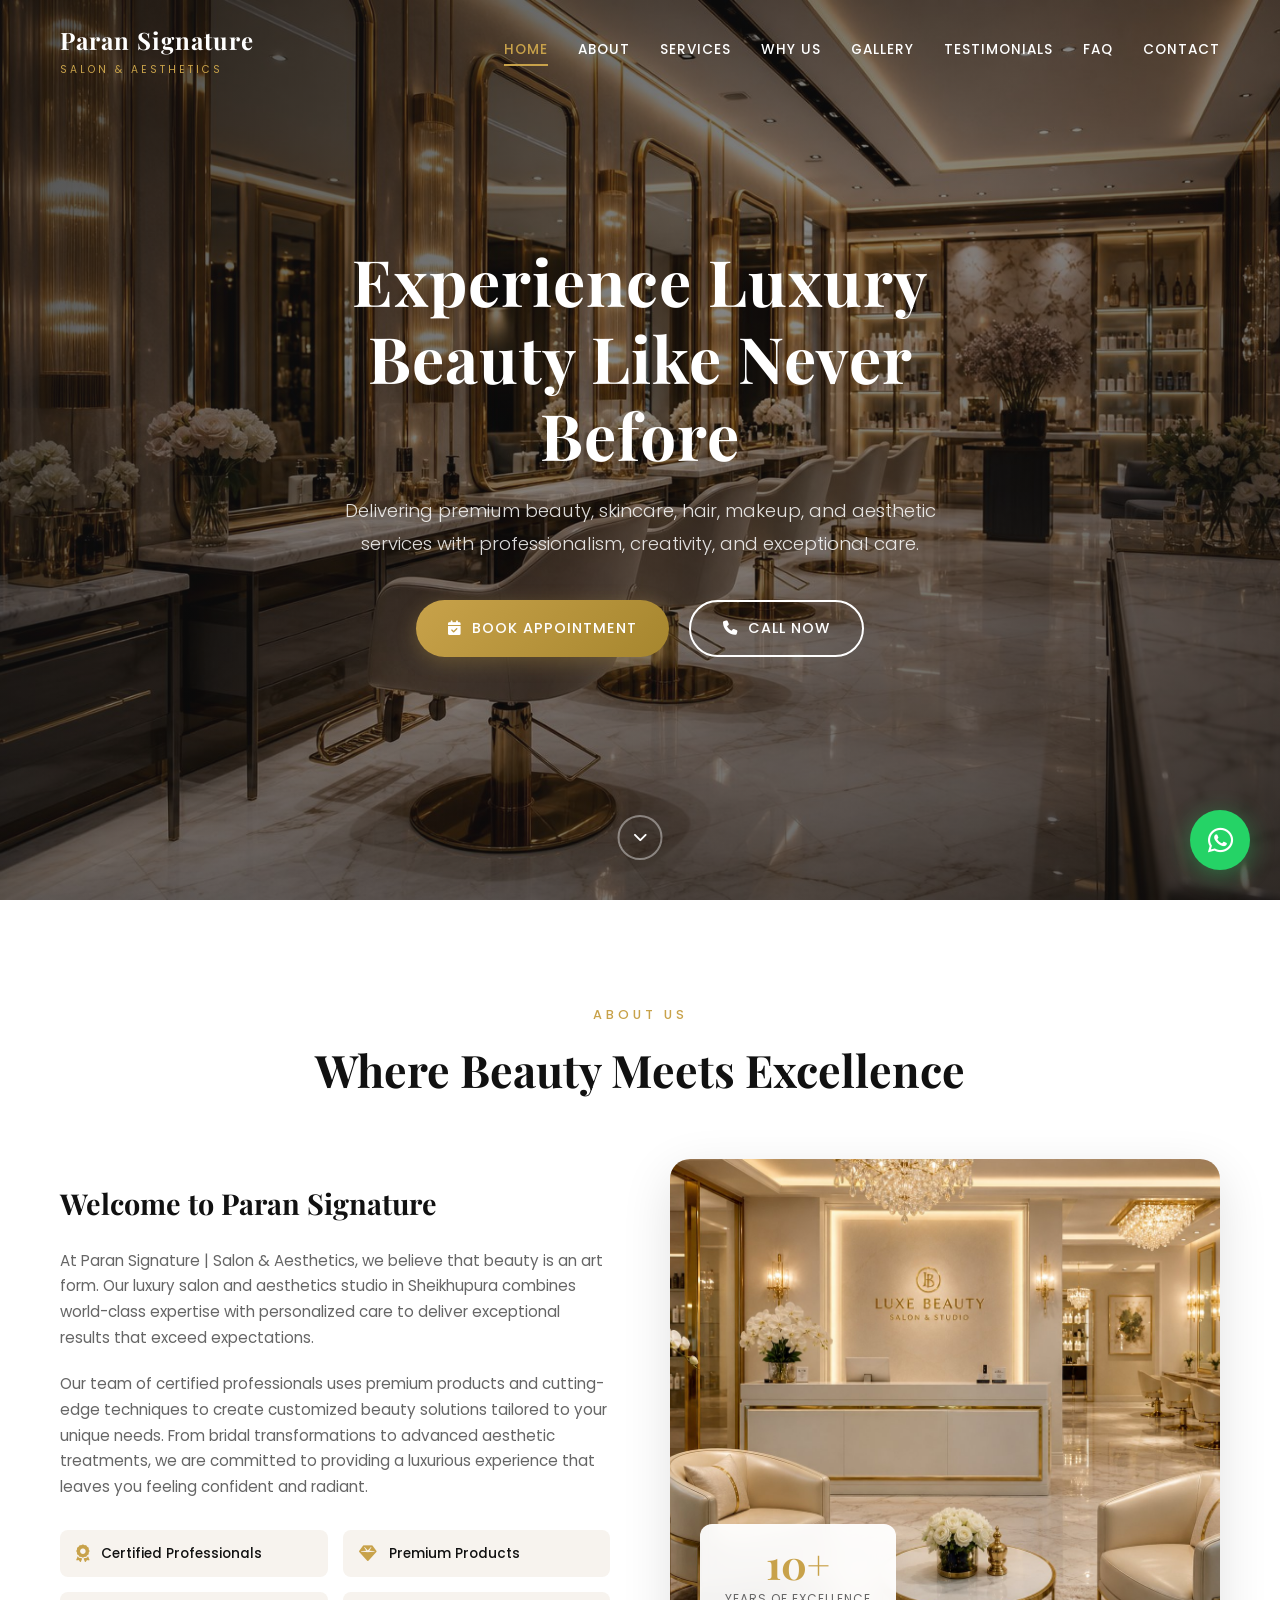
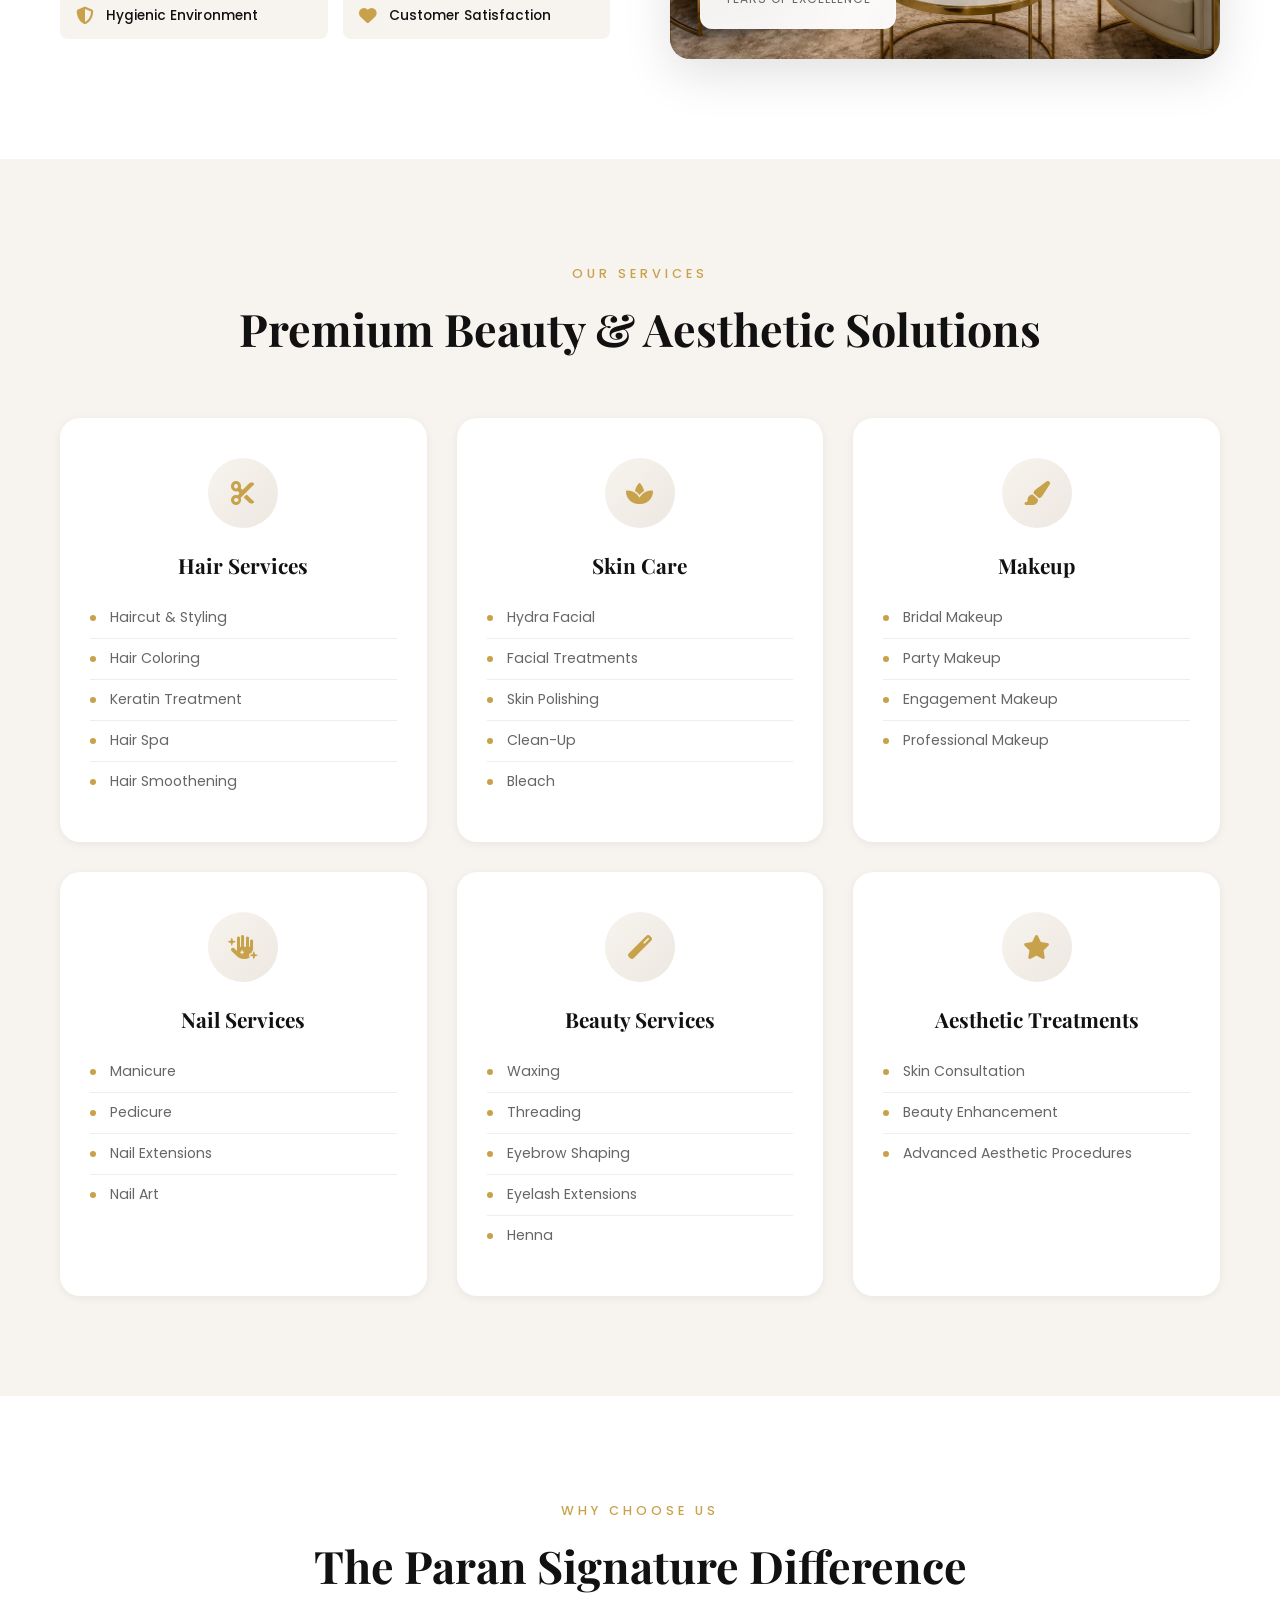
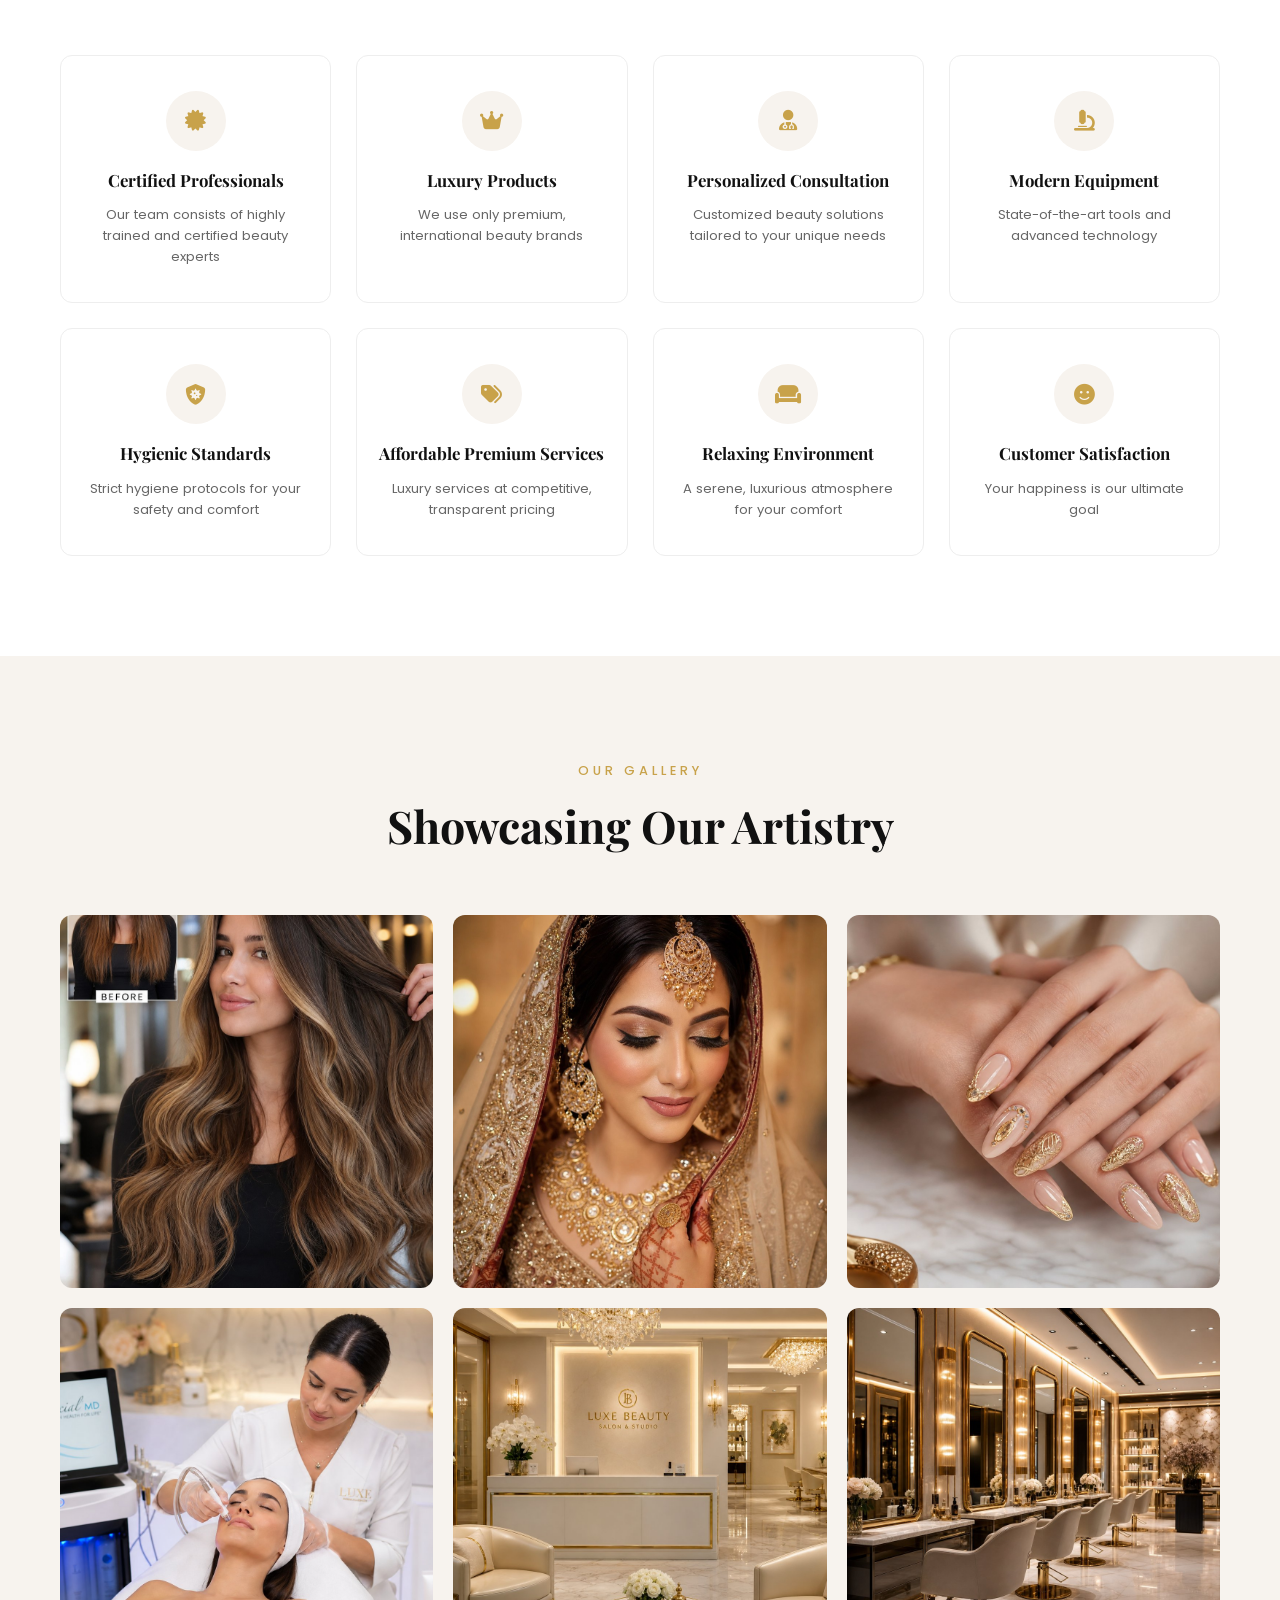
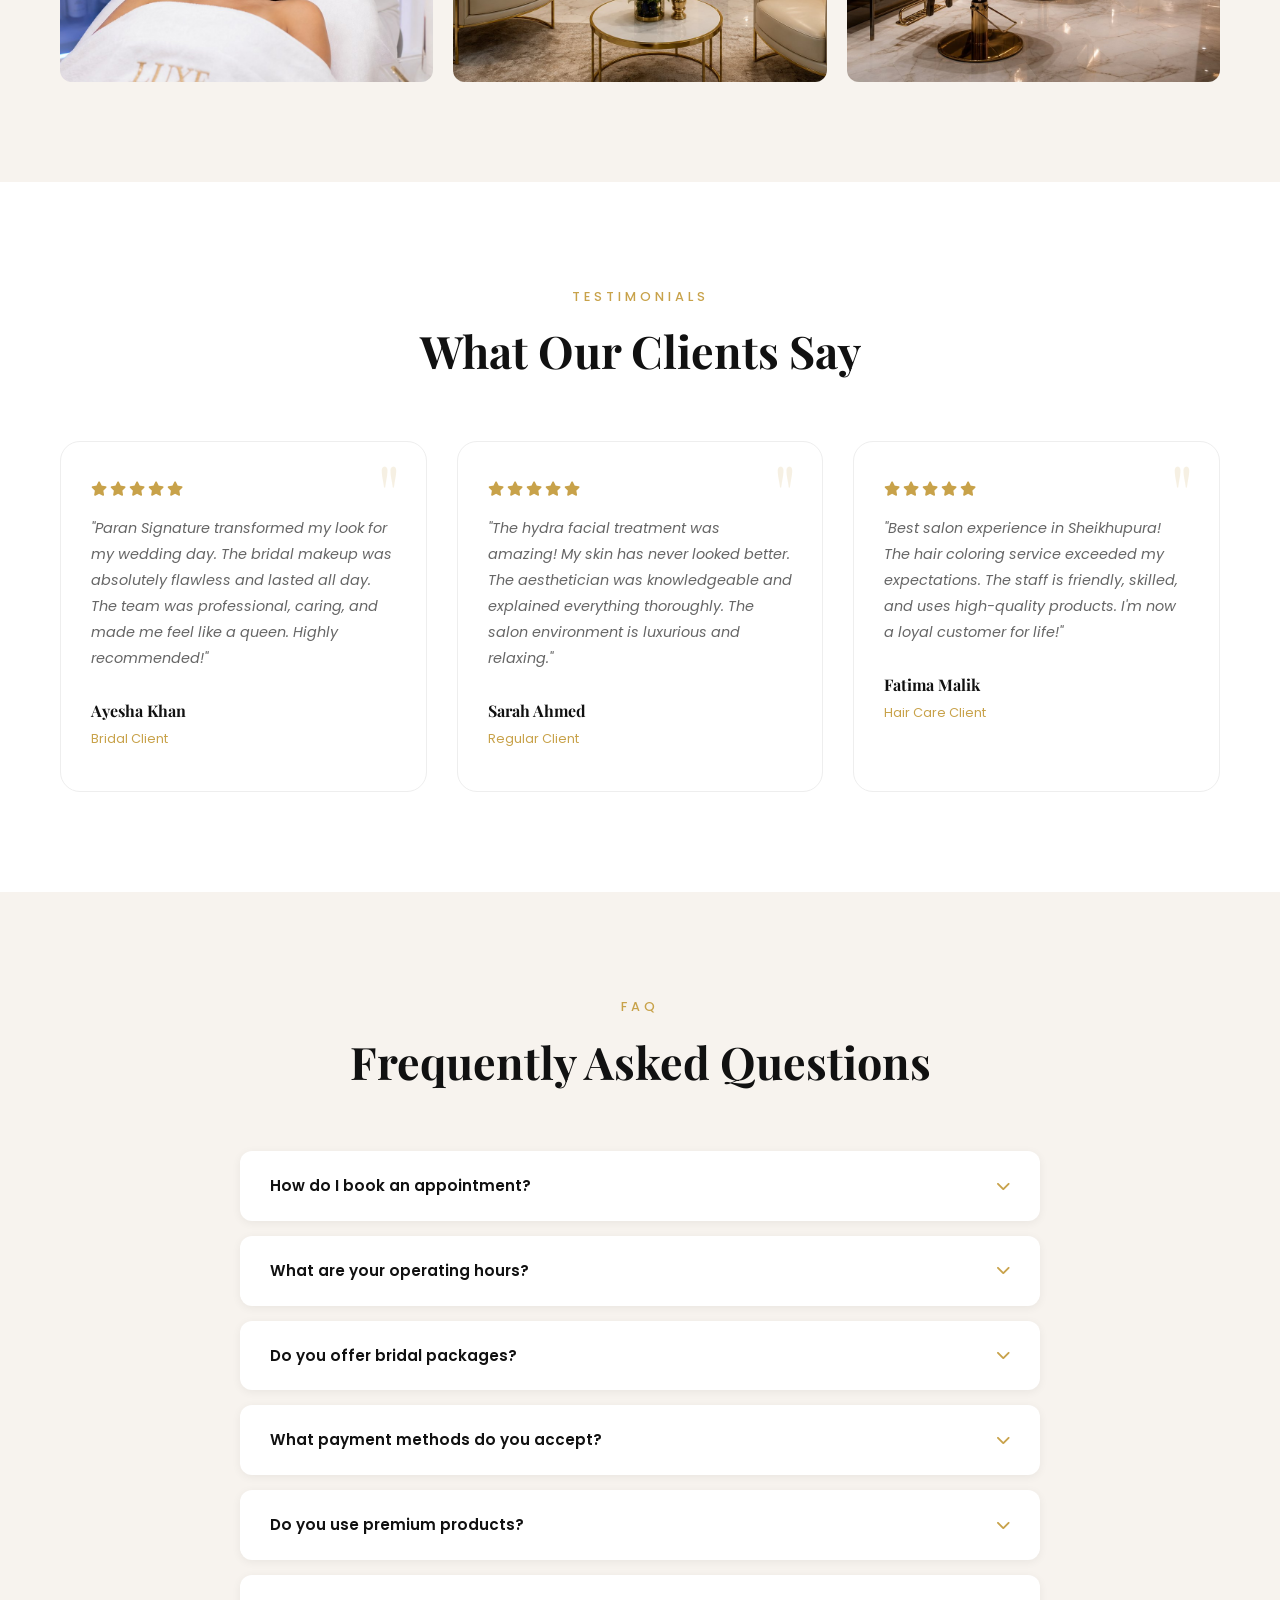
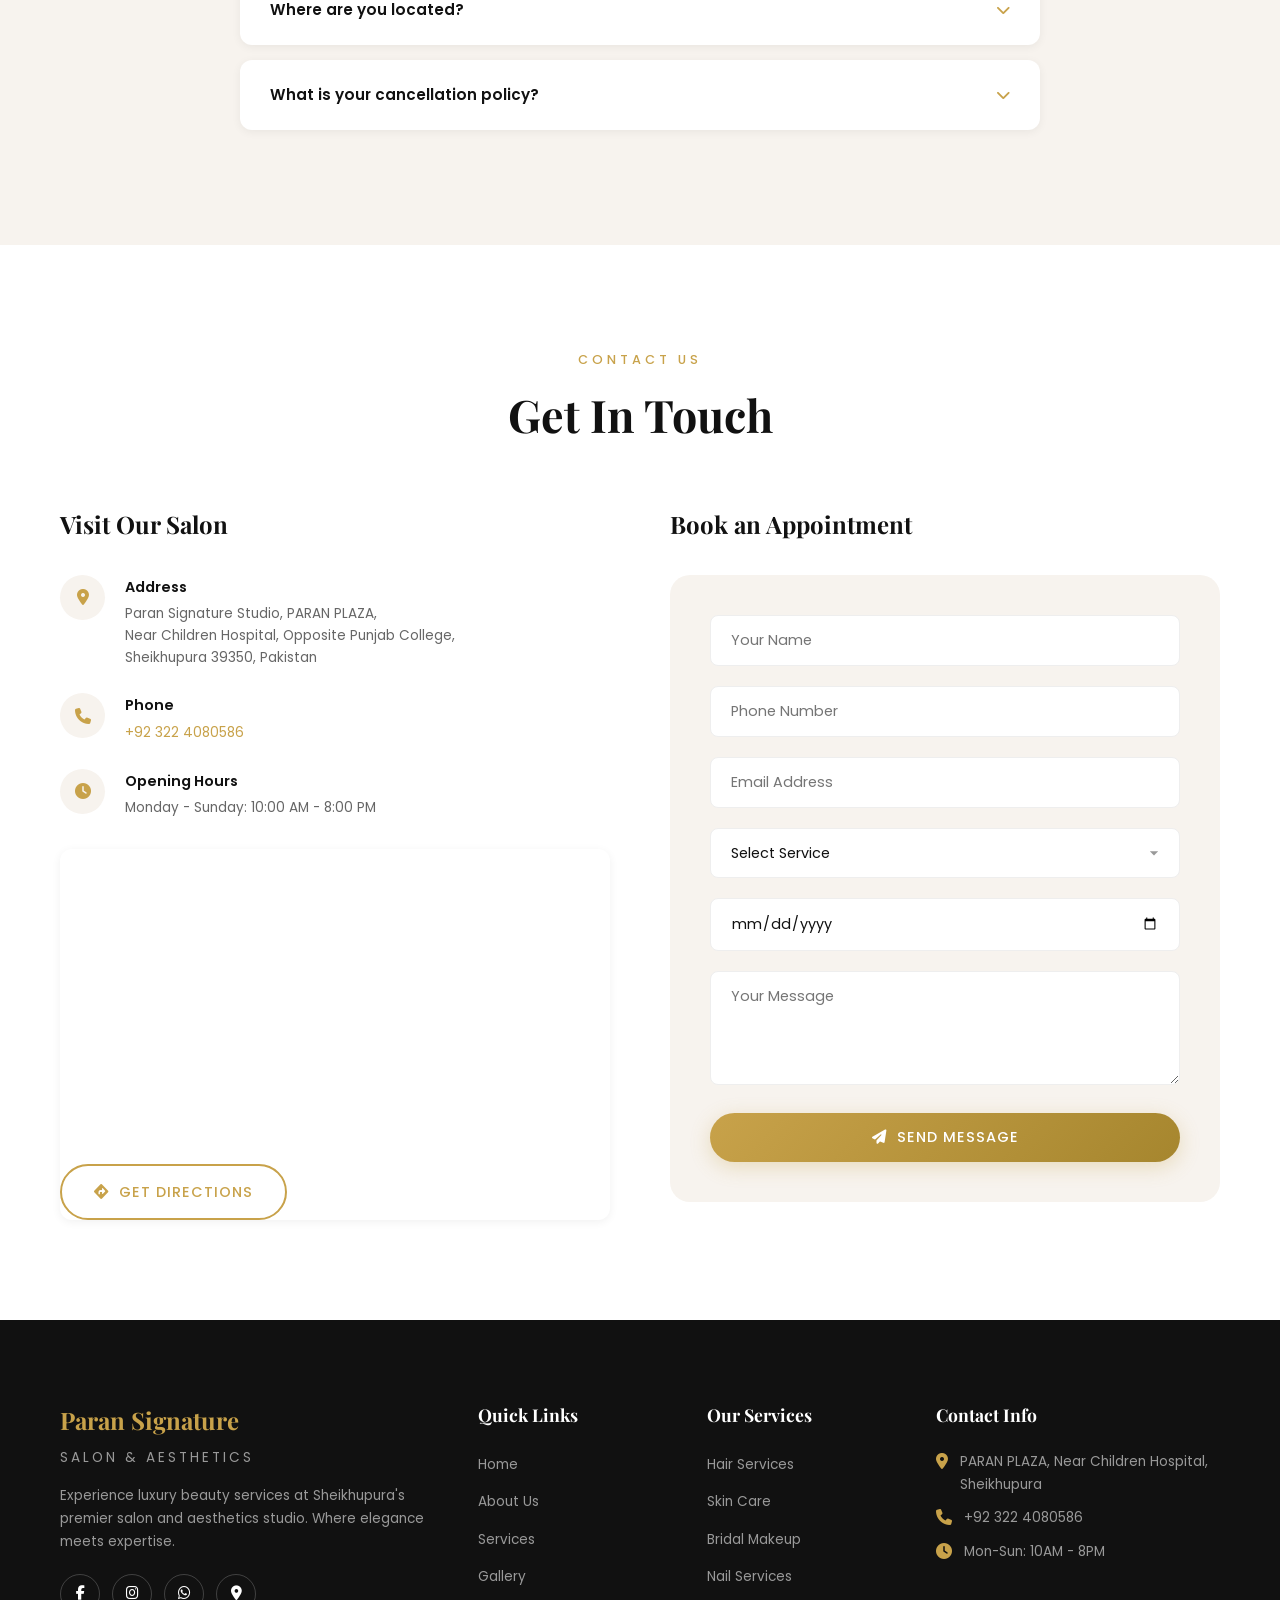
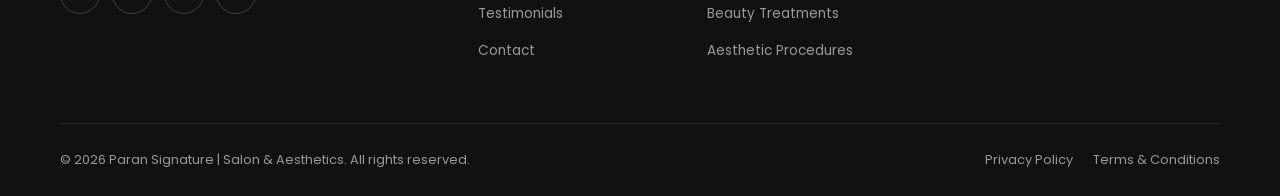
==== commit 8f4b8984: "✨ Premium redesign for Paran Signature | Salon & Aesthetics - Complete luxury website redesign with " ====
--- a/index.html
+++ b/index.html
@@ -3,27 +3,38 @@
 <head>
     <meta charset="UTF-8">
     <meta name="viewport" content="width=device-width, initial-scale=1.0">
-    <meta name="description" content="New She Beauty Saloon is the leading luxury beauty salon in Sheikhupura, Pakistan. Specializing in world-class bridal makeup, professional skin care, hair styling, manicure, and elite salon services. Book your luxury experience today.">
-    <meta name="keywords" content="New She Beauty Saloon, Makeup Studio, Bridal Makeup Sheikhupura, Hair Salon Sheikhupura, Beauty Parlor Sheikhupura, Party Makeup, Skincare treatments, Nail Extensions, Luxury Salon Pakistan">
-    <meta name="author" content="New She Beauty Saloon">
+    <meta name="description" content="Paran Signature | Salon & Aesthetics - Sheikhupura's premier luxury beauty salon and aesthetics studio. Premium bridal makeup, advanced skincare, professional hair styling, and aesthetic treatments. Book your luxury experience today.">
+    <meta name="keywords" content="Best Beauty Salon in Sheikhupura, Luxury Salon Sheikhupura, Bridal Makeup Sheikhupura, Hair Salon Sheikhupura, Beauty Studio Sheikhupura, Aesthetic Clinic Sheikhupura, Hair Treatment Sheikhupura, Paran Signature">
+    <meta name="author" content="Paran Signature | Salon & Aesthetics">
+    <meta name="robots" content="index, follow">
     
     <!-- Open Graph / Facebook -->
     <meta property="og:type" content="website">
-    <meta property="og:url" content="https://maps.app.goo.gl/1ZsXqewUCqDXVojM7">
-    <meta property="og:title" content="New She Beauty Saloon | Premium Luxury Beauty Salon in Sheikhupura">
-    <meta property="og:description" content="Indulge in premium bridal makeup, elite hair styling, aesthetic skincare, and custom salon treatments in Sheikhupura's premier luxury salon. Where beauty meets perfection.">
-    <meta property="og:image" content="assets/images/hero-bridal.jpg">
+    <meta property="og:url" content="https://paransignature.com">
+    <meta property="og:title" content="Paran Signature | Luxury Salon & Aesthetics in Sheikhupura">
+    <meta property="og:description" content="Experience premium beauty services at Paran Signature. Expert bridal makeup, advanced skincare, hair styling, and aesthetic treatments in Sheikhupura's most luxurious salon.">
+    <meta property="og:image" content="assets/images/hero-salon.jpg">
+    <meta property="og:locale" content="en_US">
 
     <!-- Twitter -->
     <meta property="twitter:card" content="summary_large_image">
-    <meta property="twitter:title" content="New She Beauty Saloon | Premium Luxury Beauty Salon in Sheikhupura">
-    <meta property="twitter:description" content="Indulge in premium bridal makeup, elite hair styling, aesthetic skincare, and custom salon treatments in Sheikhupura's premier luxury salon.">
-    <meta property="twitter:image" content="assets/images/hero-bridal.jpg">
-
-    <title>New She Beauty Saloon | Luxury Bridal & Beauty Studio in Sheikhupura</title>
+    <meta property="twitter:url" content="https://paransignature.com">
+    <meta property="twitter:title" content="Paran Signature | Luxury Salon & Aesthetics in Sheikhupura">
+    <meta property="twitter:description" content="Experience premium beauty services at Paran Signature. Expert bridal makeup, advanced skincare, hair styling, and aesthetic treatments.">
+    <meta property="twitter:image" content="assets/images/hero-salon.jpg">
+
+    <!-- Canonical URL -->
+    <link rel="canonical" href="https://paransignature.com">
+
+    <title>Paran Signature | Luxury Salon & Aesthetics in Sheikhupura, Pakistan</title>
 
     <!-- Favicon -->
-    <link rel="icon" type="image/png" href="data:image/svg+xml,%3Csvg xmlns='http://www.w3.org/2000/svg' viewBox='0 0 100 100'%3E%3Ctext y='.9em' font-size='90' font-family='serif' fill='%23C5A880'%3EM%3C/text%3E%3C/svg%3E">
+    <link rel="icon" type="image/svg+xml" href="data:image/svg+xml,%3Csvg xmlns='http://www.w3.org/2000/svg' viewBox='0 0 100 100'%3E%3Ctext y='.9em' font-size='90' font-family='serif' fill='%23C8A24A'%3EP%3C/text%3E%3C/svg%3E">
+
+    <!-- Google Fonts -->
+    <link rel="preconnect" href="https://fonts.googleapis.com">
+    <link rel="preconnect" href="https://fonts.gstatic.com" crossorigin>
+    <link href="https://fonts.googleapis.com/css2?family=Playfair+Display:wght@400;500;600;700;800&family=Poppins:wght@300;400;500;600;700&display=swap" rel="stylesheet">
 
     <!-- FontAwesome 6 Icons -->
     <link rel="stylesheet" href="https://cdnjs.cloudflare.com/ajax/libs/font-awesome/6.4.0/css/all.min.css">
@@ -36,30 +47,36 @@
     {
       "@context": "https://schema.org",
       "@type": "BeautySalon",
-      "name": "New She Beauty Saloon",
+      "name": "Paran Signature | Salon & Aesthetics",
       "image": [
-        "assets/images/hero-bridal.jpg",
+        "assets/images/hero-salon.jpg",
         "assets/images/salon-interior.jpg",
-        "assets/images/makeup-glam.jpg"
+        "assets/images/bridal-makeup.jpg"
       ],
-      "url": "https://maps.app.goo.gl/1ZsXqewUCqDXVojM7",
-      "telephone": "+92563613333",
+      "url": "https://paransignature.com",
+      "telephone": "+923224080586",
       "priceRange": "$$$",
       "address": {
         "@type": "PostalAddress",
-        "streetAddress": "PX99+J89, Opp: Oriental Model School, Behari Colony, Civil Lines",
+        "streetAddress": "Paran Signature Studio, PARAN PLAZA, Near Children Hospital, Opposite Punjab College",
         "addressLocality": "Sheikhupura",
         "postalCode": "39350",
         "addressCountry": "PK"
       },
       "geo": {
         "@type": "GeoCoordinates",
-        "latitude": 31.718501,
-        "longitude": 73.982245
+        "latitude": 31.7167,
+        "longitude": 73.9833
       },
+      "openingHours": "Mo-Su 10:00-20:00",
       "sameAs": [
-        "https://maps.app.goo.gl/1ZsXqewUCqDXVojM7"
-      ]
+        "https://maps.app.goo.gl/TCKWmhbsHzzZMGvn7"
+      ],
+      "aggregateRating": {
+        "@type": "AggregateRating",
+        "ratingValue": "4.9",
+        "reviewCount": "127"
+      }
     }
     </script>
 </head>
@@ -72,46 +89,36 @@
     <div id="preloader">
         <div class="preloader-content">
             <div class="preloader-logo">
-                <span>New She</span>
+                <span class="preloader-main">Paran Signature</span>
+                <span class="preloader-sub">Salon & Aesthetics</span>
             </div>
             <div class="preloader-line"></div>
         </div>
     </div>
 
     <!-- Navigation Header -->
-    <header>
+    <header id="header">
         <div class="container nav-container">
             <!-- Brand Logo -->
             <a href="#home" class="logo">
-                <span class="logo-main">New She</span>
-                <span class="logo-sub">Beauty Saloon</span>
+                <span class="logo-main">Paran Signature</span>
+                <span class="logo-sub">Salon & Aesthetics</span>
             </a>
 
             <!-- Navigation Links -->
-            <nav class="nav-menu">
+            <nav class="nav-menu" id="navMenu">
                 <a href="#home" class="nav-link active">Home</a>
                 <a href="#about" class="nav-link">About</a>
                 <a href="#services" class="nav-link">Services</a>
                 <a href="#why-choose-us" class="nav-link">Why Us</a>
                 <a href="#gallery" class="nav-link">Gallery</a>
                 <a href="#testimonials" class="nav-link">Testimonials</a>
-                <a href="#appointment" class="nav-link">Book</a>
+                <a href="#faq" class="nav-link">FAQ</a>
                 <a href="#contact" class="nav-link">Contact</a>
-                
-                <!-- Mobile Navigation CTA -->
-                <div class="nav-cta-mobile">
-                    <a href="#appointment" class="btn btn-gold btn-sm">Book Appointment</a>
-                </div>
             </nav>
 
-            <!-- Navigation CTA Actions (Desktop only) -->
-            <div class="nav-cta">
-                <a href="tel:+92563613333" class="nav-link" style="font-weight:600; letter-spacing:0.05rem;"><i class="fa-solid fa-phone" style="color:var(--color-gold); margin-right:6px;"></i> +92 56 3613333</a>
-                <a href="#appointment" class="btn btn-gold">Book Now</a>
-            </div>
-
-            <!-- Mobile Menu Toggle Burger -->
-            <button class="nav-toggle" aria-label="Toggle navigation menu">
+            <!-- Mobile Menu Toggle -->
+            <button class="mobile-menu-toggle" id="mobileMenuToggle" aria-label="Toggle menu">
                 <span></span>
                 <span></span>
                 <span></span>
@@ -119,967 +126,654 @@
         </div>
     </header>
 
-    <!-- 1. HERO SECTION -->
+    <!-- Hero Section -->
     <section id="home" class="hero">
-        <div class="hero-bg">
-            <img src="assets/images/hero-bridal.jpg" alt="Stunning Premium Pakistani Bride - New She Beauty Saloon" class="hero-bg-img">
-        </div>
         <div class="hero-overlay"></div>
-        
+        <div class="hero-content">
+            <div class="container">
+                <h1 class="hero-title fade-in-up">Experience Luxury Beauty Like Never Before</h1>
+                <p class="hero-subtitle fade-in-up delay-1">Delivering premium beauty, skincare, hair, makeup, and aesthetic services with professionalism, creativity, and exceptional care.</p>
+                <div class="hero-buttons fade-in-up delay-2">
+                    <a href="#contact" class="btn btn-primary">
+                        <i class="fas fa-calendar-check"></i> Book Appointment
+                    </a>
+                    <a href="tel:+923224080586" class="btn btn-secondary">
+                        <i class="fas fa-phone"></i> Call Now
+                    </a>
+                </div>
+            </div>
+        </div>
+        <div class="hero-scroll">
+            <a href="#about">
+                <i class="fas fa-chevron-down"></i>
+            </a>
+        </div>
+    </section>
+
+    <!-- About Section -->
+    <section id="about" class="about">
         <div class="container">
-            <div class="hero-content">
-                <span class="hero-tagline">Sheikhupura’s Beauty Destination</span>
-                <h1 class="hero-title">Reveal Your Beauty <br>with <span class="text-shimmer">Confidence</span></h1>
-                <p class="hero-subtitle">Professional Hair, Makeup &amp; Beauty Services in Sheikhupura.</p>
-                <div class="hero-actions">
-                    <a href="#appointment" class="btn btn-gold">Book Appointment <i class="fa-solid fa-arrow-right"></i></a>
-                    <a href="tel:+92563613333" class="btn btn-secondary" style="border-color: rgba(255, 255, 255, 0.4); color: var(--color-bg-light);">Call Now <i class="fa-solid fa-phone"></i></a>
-                </div>
-            </div>
-        </div>
-
-        <!-- Luxury Float Badge -->
-        <div class="hero-badge">
-            <i class="fa-solid fa-award"></i>
-            <div>
-                <h4>Thoughtfully Personal</h4>
-                <p>Your beauty, beautifully considered</p>
+            <div class="section-header fade-in">
+                <span class="section-subtitle">About Us</span>
+                <h2 class="section-title">Where Beauty Meets Excellence</h2>
+            </div>
+            <div class="about-content">
+                <div class="about-text fade-in-left">
+                    <h3>Welcome to Paran Signature</h3>
+                    <p>At Paran Signature | Salon & Aesthetics, we believe that beauty is an art form. Our luxury salon and aesthetics studio in Sheikhupura combines world-class expertise with personalized care to deliver exceptional results that exceed expectations.</p>
+                    <p>Our team of certified professionals uses premium products and cutting-edge techniques to create customized beauty solutions tailored to your unique needs. From bridal transformations to advanced aesthetic treatments, we are committed to providing a luxurious experience that leaves you feeling confident and radiant.</p>
+                    <div class="about-features">
+                        <div class="feature-item">
+                            <i class="fas fa-award"></i>
+                            <span>Certified Professionals</span>
+                        </div>
+                        <div class="feature-item">
+                            <i class="fas fa-gem"></i>
+                            <span>Premium Products</span>
+                        </div>
+                        <div class="feature-item">
+                            <i class="fas fa-shield-alt"></i>
+                            <span>Hygienic Environment</span>
+                        </div>
+                        <div class="feature-item">
+                            <i class="fas fa-heart"></i>
+                            <span>Customer Satisfaction</span>
+                        </div>
+                    </div>
+                </div>
+                <div class="about-image fade-in-right">
+                    <div class="image-wrapper">
+                        <img src="assets/images/salon-interior.jpg" alt="Paran Signature Luxury Salon Interior" loading="lazy">
+                        <div class="experience-badge">
+                            <span class="number">10+</span>
+                            <span class="text">Years of Excellence</span>
+                        </div>
+                    </div>
+                </div>
             </div>
         </div>
     </section>
 
-    <!-- 2. ABOUT SECTION -->
-    <section id="about" class="section-spacing">
+    <!-- Services Section -->
+    <section id="services" class="services">
         <div class="container">
-            <div class="about-grid">
-                <!-- Visual Left Grid -->
-                <div class="about-left reveal-left">
-                    <div class="about-images-wrapper">
-                        <div class="about-img-1">
-                            <img src="assets/images/salon-interior.jpg" alt="New She Beauty Saloon Elegant Interior Lounge">
-                        </div>
-                        <div class="about-img-2">
-                            <img src="assets/images/makeup-glam.jpg" alt="New She Beauty Saloon Professional Makeup Artistry">
-                        </div>
-                        <!-- Experience Badge -->
-                        <div class="about-exp-badge">
-                            <span class="about-exp-num">NS</span>
-                            <p class="about-exp-text">Beauty with <br>intention</p>
-                        </div>
-                    </div>
-                </div>
-
-                <!-- Editorial Content Right -->
-                <div class="about-right reveal-right">
-                    <span class="section-subtitle">Our Heritage</span>
-                    <h2 class="about-story-title">Crafting Exquisite Masterpieces of Elegance</h2>
-                    <p class="about-text-highlight">"At New She, we believe beauty isn't just about appearance; it’s an immersive, soulful experience that leaves you feeling empowered and radiant."</p>
+            <div class="section-header fade-in">
+                <span class="section-subtitle">Our Services</span>
+                <h2 class="section-title">Premium Beauty & Aesthetic Solutions</h2>
+            </div>
+            
+            <div class="services-grid">
+                <!-- Hair Services -->
+                <div class="service-card fade-in-up">
+                    <div class="service-icon">
+                        <i class="fas fa-cut"></i>
+                    </div>
+                    <h3>Hair Services</h3>
+                    <ul class="service-list">
+                        <li>Haircut & Styling</li>
+                        <li>Hair Coloring</li>
+                        <li>Keratin Treatment</li>
+                        <li>Hair Spa</li>
+                        <li>Hair Smoothening</li>
+                    </ul>
+                </div>
+
+                <!-- Skin Care -->
+                <div class="service-card fade-in-up delay-1">
+                    <div class="service-icon">
+                        <i class="fas fa-spa"></i>
+                    </div>
+                    <h3>Skin Care</h3>
+                    <ul class="service-list">
+                        <li>Hydra Facial</li>
+                        <li>Facial Treatments</li>
+                        <li>Skin Polishing</li>
+                        <li>Clean-Up</li>
+                        <li>Bleach</li>
+                    </ul>
+                </div>
+
+                <!-- Makeup -->
+                <div class="service-card fade-in-up delay-2">
+                    <div class="service-icon">
+                        <i class="fas fa-paint-brush"></i>
+                    </div>
+                    <h3>Makeup</h3>
+                    <ul class="service-list">
+                        <li>Bridal Makeup</li>
+                        <li>Party Makeup</li>
+                        <li>Engagement Makeup</li>
+                        <li>Professional Makeup</li>
+                    </ul>
+                </div>
+
+                <!-- Nail Services -->
+                <div class="service-card fade-in-up">
+                    <div class="service-icon">
+                        <i class="fas fa-hand-sparkles"></i>
+                    </div>
+                    <h3>Nail Services</h3>
+                    <ul class="service-list">
+                        <li>Manicure</li>
+                        <li>Pedicure</li>
+                        <li>Nail Extensions</li>
+                        <li>Nail Art</li>
+                    </ul>
+                </div>
+
+                <!-- Beauty Services -->
+                <div class="service-card fade-in-up delay-1">
+                    <div class="service-icon">
+                        <i class="fas fa-magic"></i>
+                    </div>
+                    <h3>Beauty Services</h3>
+                    <ul class="service-list">
+                        <li>Waxing</li>
+                        <li>Threading</li>
+                        <li>Eyebrow Shaping</li>
+                        <li>Eyelash Extensions</li>
+                        <li>Henna</li>
+                    </ul>
+                </div>
+
+                <!-- Aesthetic Treatments -->
+                <div class="service-card fade-in-up delay-2">
+                    <div class="service-icon">
+                        <i class="fas fa-star"></i>
+                    </div>
+                    <h3>Aesthetic Treatments</h3>
+                    <ul class="service-list">
+                        <li>Skin Consultation</li>
+                        <li>Beauty Enhancement</li>
+                        <li>Advanced Aesthetic Procedures</li>
+                    </ul>
+                </div>
+            </div>
+        </div>
+    </section>
+
+    <!-- Why Choose Us Section -->
+    <section id="why-choose-us" class="why-choose-us">
+        <div class="container">
+            <div class="section-header fade-in">
+                <span class="section-subtitle">Why Choose Us</span>
+                <h2 class="section-title">The Paran Signature Difference</h2>
+            </div>
+            
+            <div class="features-grid">
+                <div class="feature-card fade-in-up">
+                    <div class="feature-icon">
+                        <i class="fas fa-certificate"></i>
+                    </div>
+                    <h4>Certified Professionals</h4>
+                    <p>Our team consists of highly trained and certified beauty experts</p>
+                </div>
+
+                <div class="feature-card fade-in-up delay-1">
+                    <div class="feature-icon">
+                        <i class="fas fa-crown"></i>
+                    </div>
+                    <h4>Luxury Products</h4>
+                    <p>We use only premium, international beauty brands</p>
+                </div>
+
+                <div class="feature-card fade-in-up delay-2">
+                    <div class="feature-icon">
+                        <i class="fas fa-user-md"></i>
+                    </div>
+                    <h4>Personalized Consultation</h4>
+                    <p>Customized beauty solutions tailored to your unique needs</p>
+                </div>
+
+                <div class="feature-card fade-in-up">
+                    <div class="feature-icon">
+                        <i class="fas fa-microscope"></i>
+                    </div>
+                    <h4>Modern Equipment</h4>
+                    <p>State-of-the-art tools and advanced technology</p>
+                </div>
+
+                <div class="feature-card fade-in-up delay-1">
+                    <div class="feature-icon">
+                        <i class="fas fa-shield-virus"></i>
+                    </div>
+                    <h4>Hygienic Standards</h4>
+                    <p>Strict hygiene protocols for your safety and comfort</p>
+                </div>
+
+                <div class="feature-card fade-in-up delay-2">
+                    <div class="feature-icon">
+                        <i class="fas fa-tags"></i>
+                    </div>
+                    <h4>Affordable Premium Services</h4>
+                    <p>Luxury services at competitive, transparent pricing</p>
+                </div>
+
+                <div class="feature-card fade-in-up">
+                    <div class="feature-icon">
+                        <i class="fas fa-couch"></i>
+                    </div>
+                    <h4>Relaxing Environment</h4>
+                    <p>A serene, luxurious atmosphere for your comfort</p>
+                </div>
+
+                <div class="feature-card fade-in-up delay-1">
+                    <div class="feature-icon">
+                        <i class="fas fa-smile"></i>
+                    </div>
+                    <h4>Customer Satisfaction</h4>
+                    <p>Your happiness is our ultimate goal</p>
+                </div>
+            </div>
+        </div>
+    </section>
+
+    <!-- Gallery Section -->
+    <section id="gallery" class="gallery">
+        <div class="container">
+            <div class="section-header fade-in">
+                <span class="section-subtitle">Our Gallery</span>
+                <h2 class="section-title">Showcasing Our Artistry</h2>
+            </div>
+            
+            <div class="gallery-grid">
+                <div class="gallery-item fade-in-up">
+                    <img src="assets/images/hair-transformation.jpg" alt="Hair Transformation" loading="lazy">
+                    <div class="gallery-overlay">
+                        <i class="fas fa-search-plus"></i>
+                        <span>Hair Transformation</span>
+                    </div>
+                </div>
+
+                <div class="gallery-item fade-in-up delay-1">
+                    <img src="assets/images/bridal-makeup.jpg" alt="Bridal Makeup" loading="lazy">
+                    <div class="gallery-overlay">
+                        <i class="fas fa-search-plus"></i>
+                        <span>Bridal Makeup</span>
+                    </div>
+                </div>
+
+                <div class="gallery-item fade-in-up delay-2">
+                    <img src="assets/images/nail-art.jpg" alt="Nail Art" loading="lazy">
+                    <div class="gallery-overlay">
+                        <i class="fas fa-search-plus"></i>
+                        <span>Nail Art</span>
+                    </div>
+                </div>
+
+                <div class="gallery-item fade-in-up">
+                    <img src="assets/images/skin-treatment.jpg" alt="Skin Treatment" loading="lazy">
+                    <div class="gallery-overlay">
+                        <i class="fas fa-search-plus"></i>
+                        <span>Skin Treatment</span>
+                    </div>
+                </div>
+
+                <div class="gallery-item fade-in-up delay-1">
+                    <img src="assets/images/salon-interior.jpg" alt="Salon Interior" loading="lazy">
+                    <div class="gallery-overlay">
+                        <i class="fas fa-search-plus"></i>
+                        <span>Salon Interior</span>
+                    </div>
+                </div>
+
+                <div class="gallery-item fade-in-up delay-2">
+                    <img src="assets/images/hero-salon.jpg" alt="Client Results" loading="lazy">
+                    <div class="gallery-overlay">
+                        <i class="fas fa-search-plus"></i>
+                        <span>Client Results</span>
+                    </div>
+                </div>
+            </div>
+        </div>
+    </section>
+
+    <!-- Testimonials Section -->
+    <section id="testimonials" class="testimonials">
+        <div class="container">
+            <div class="section-header fade-in">
+                <span class="section-subtitle">Testimonials</span>
+                <h2 class="section-title">What Our Clients Say</h2>
+            </div>
+            
+            <div class="testimonials-grid">
+                <div class="testimonial-card fade-in-up">
+                    <div class="rating">
+                        <i class="fas fa-star"></i>
+                        <i class="fas fa-star"></i>
+                        <i class="fas fa-star"></i>
+                        <i class="fas fa-star"></i>
+                        <i class="fas fa-star"></i>
+                    </div>
+                    <p class="testimonial-text">"Paran Signature transformed my look for my wedding day. The bridal makeup was absolutely flawless and lasted all day. The team was professional, caring, and made me feel like a queen. Highly recommended!"</p>
+                    <div class="testimonial-author">
+                        <div class="author-info">
+                            <h4>Ayesha Khan</h4>
+                            <span>Bridal Client</span>
+                        </div>
+                    </div>
+                </div>
+
+                <div class="testimonial-card fade-in-up delay-1">
+                    <div class="rating">
+                        <i class="fas fa-star"></i>
+                        <i class="fas fa-star"></i>
+                        <i class="fas fa-star"></i>
+                        <i class="fas fa-star"></i>
+                        <i class="fas fa-star"></i>
+                    </div>
+                    <p class="testimonial-text">"The hydra facial treatment was amazing! My skin has never looked better. The aesthetician was knowledgeable and explained everything thoroughly. The salon environment is luxurious and relaxing."</p>
+                    <div class="testimonial-author">
+                        <div class="author-info">
+                            <h4>Sarah Ahmed</h4>
+                            <span>Regular Client</span>
+                        </div>
+                    </div>
+                </div>
+
+                <div class="testimonial-card fade-in-up delay-2">
+                    <div class="rating">
+                        <i class="fas fa-star"></i>
+                        <i class="fas fa-star"></i>
+                        <i class="fas fa-star"></i>
+                        <i class="fas fa-star"></i>
+                        <i class="fas fa-star"></i>
+                    </div>
+                    <p class="testimonial-text">"Best salon experience in Sheikhupura! The hair coloring service exceeded my expectations. The staff is friendly, skilled, and uses high-quality products. I'm now a loyal customer for life!"</p>
+                    <div class="testimonial-author">
+                        <div class="author-info">
+                            <h4>Fatima Malik</h4>
+                            <span>Hair Care Client</span>
+                        </div>
+                    </div>
+                </div>
+            </div>
+        </div>
+    </section>
+
+    <!-- FAQ Section -->
+    <section id="faq" class="faq">
+        <div class="container">
+            <div class="section-header fade-in">
+                <span class="section-subtitle">FAQ</span>
+                <h2 class="section-title">Frequently Asked Questions</h2>
+            </div>
+            
+            <div class="faq-container">
+                <div class="faq-item fade-in-up">
+                    <div class="faq-question">
+                        <h3>How do I book an appointment?</h3>
+                        <i class="fas fa-chevron-down"></i>
+                    </div>
+                    <div class="faq-answer">
+                        <p>You can book an appointment by calling us at +92 322 4080586, visiting our salon, or using the contact form on our website. We recommend booking in advance, especially for bridal and special occasion services.</p>
+                    </div>
+                </div>
+
+                <div class="faq-item fade-in-up">
+                    <div class="faq-question">
+                        <h3>What are your operating hours?</h3>
+                        <i class="fas fa-chevron-down"></i>
+                    </div>
+                    <div class="faq-answer">
+                        <p>We are open Monday to Sunday from 10:00 AM to 8:00 PM. For bridal appointments and special events, we offer flexible timing by prior arrangement.</p>
+                    </div>
+                </div>
+
+                <div class="faq-item fade-in-up">
+                    <div class="faq-question">
+                        <h3>Do you offer bridal packages?</h3>
+                        <i class="fas fa-chevron-down"></i>
+                    </div>
+                    <div class="faq-answer">
+                        <p>Yes, we offer comprehensive bridal packages including makeup, hair styling, skincare treatments, and more. We provide personalized consultations to create custom packages based on your preferences and budget.</p>
+                    </div>
+                </div>
+
+                <div class="faq-item fade-in-up">
+                    <div class="faq-question">
+                        <h3>What payment methods do you accept?</h3>
+                        <i class="fas fa-chevron-down"></i>
+                    </div>
+                    <div class="faq-answer">
+                        <p>We accept cash, bank transfers, and major digital payment methods. For bridal packages, we require a deposit to confirm your booking.</p>
+                    </div>
+                </div>
+
+                <div class="faq-item fade-in-up">
+                    <div class="faq-question">
+                        <h3>Do you use premium products?</h3>
+                        <i class="fas fa-chevron-down"></i>
+                    </div>
+                    <div class="faq-answer">
+                        <p>Absolutely! We use only high-quality, international beauty brands and professional-grade products to ensure the best results for our clients.</p>
+                    </div>
+                </div>
+
+                <div class="faq-item fade-in-up">
+                    <div class="faq-question">
+                        <h3>Where are you located?</h3>
+                        <i class="fas fa-chevron-down"></i>
+                    </div>
+                    <div class="faq-answer">
+                        <p>We are located at Paran Signature Studio, PARAN PLAZA, Near Children Hospital, Opposite Punjab College, Sheikhupura 39350, Pakistan. You can find us on Google Maps for easy navigation.</p>
+                    </div>
+                </div>
+
+                <div class="faq-item fade-in-up">
+                    <div class="faq-question">
+                        <h3>What is your cancellation policy?</h3>
+                        <i class="fas fa-chevron-down"></i>
+                    </div>
+                    <div class="faq-answer">
+                        <p>We request at least 24 hours notice for cancellations or rescheduling. For bridal appointments, please refer to our booking agreement for specific terms.</p>
+                    </div>
+                </div>
+            </div>
+        </div>
+    </section>
+
+    <!-- Contact Section -->
+    <section id="contact" class="contact">
+        <div class="container">
+            <div class="section-header fade-in">
+                <span class="section-subtitle">Contact Us</span>
+                <h2 class="section-title">Get In Touch</h2>
+            </div>
+            
+            <div class="contact-content">
+                <div class="contact-info fade-in-left">
+                    <h3>Visit Our Salon</h3>
+                    <div class="info-item">
+                        <i class="fas fa-map-marker-alt"></i>
+                        <div>
+                            <h4>Address</h4>
+                            <p>Paran Signature Studio, PARAN PLAZA,<br>
+                            Near Children Hospital, Opposite Punjab College,<br>
+                            Sheikhupura 39350, Pakistan</p>
+                        </div>
+                    </div>
                     
-                    <p class="about-text-p">Founded with a deep passion for artistry and perfection, <strong>New She Beauty Saloon</strong> has established itself as the pinnacle of luxury beauty in Sheikhupura. We blend advanced global beauty techniques with unparalleled hygiene standards to create customized looks that bring out your innate sophistication.</p>
+                    <div class="info-item">
+                        <i class="fas fa-phone"></i>
+                        <div>
+                            <h4>Phone</h4>
+                            <p><a href="tel:+923224080586">+92 322 4080586</a></p>
+                        </div>
+                    </div>
                     
-                    <p class="about-text-p">Our elite sanctuary is designed to offer a tranquil escape where every client is treated with the highest degree of personalization. By utilizing exclusively premium, world-renowned international products, we guarantee results that are not only breathtaking but long-lasting and healthy for your skin and hair.</p>
-
-                    <!-- Features bullets -->
-                    <div class="about-features">
-                        <div class="about-feature-item">
-                            <i class="fa-solid fa-circle-check"></i>
-                            <span>Premium Hygiene Standards</span>
-                        </div>
-                        <div class="about-feature-item">
-                            <i class="fa-solid fa-circle-check"></i>
-                            <span>World-Class Artist Team</span>
-                        </div>
-                        <div class="about-feature-item">
-                            <i class="fa-solid fa-circle-check"></i>
-                            <span>Luxury Global Brands Only</span>
-                        </div>
-                        <div class="about-feature-item">
-                            <i class="fa-solid fa-circle-check"></i>
-                            <span>Bespoke Bridal Lounges</span>
-                        </div>
-                    </div>
-
-                    <div>
-                        <a href="#appointment" class="btn btn-primary">Discover Our Studio</a>
-                    </div>
+                    <div class="info-item">
+                        <i class="fas fa-clock"></i>
+                        <div>
+                            <h4>Opening Hours</h4>
+                            <p>Monday - Sunday: 10:00 AM - 8:00 PM</p>
+                        </div>
+                    </div>
+                    
+                    <div class="map-container">
+                        <iframe 
+                            src="https://www.google.com/maps/embed?pb=!1m18!1m12!1m3!1d3404.5!2d73.9833!3d31.7167!2m3!1f0!2f0!3f0!3m2!1i1024!2i768!4f13.1!3m3!1m2!1s0x0%3A0x0!2zMzHCsDQzJzAwLjEiTiA3M8KwNTknMDAuMCJF!5e0!3m2!1sen!2s!4v1234567890"
+                            width="100%" 
+                            height="300" 
+                            style="border:0;" 
+                            allowfullscreen="" 
+                            loading="lazy"
+                            title="Paran Signature Location">
+                        </iframe>
+                        <a href="https://maps.app.goo.gl/TCKWmhbsHzzZMGvn7" target="_blank" rel="noopener noreferrer" class="btn btn-secondary map-btn">
+                            <i class="fas fa-directions"></i> Get Directions
+                        </a>
+                    </div>
+                </div>
+
+                <div class="contact-form-container fade-in-right">
+                    <h3>Book an Appointment</h3>
+                    <form id="contactForm" class="contact-form">
+                        <div class="form-group">
+                            <input type="text" id="name" name="name" placeholder="Your Name" required>
+                        </div>
+                        
+                        <div class="form-group">
+                            <input type="tel" id="phone" name="phone" placeholder="Phone Number" required>
+                        </div>
+                        
+                        <div class="form-group">
+                            <input type="email" id="email" name="email" placeholder="Email Address">
+                        </div>
+                        
+                        <div class="form-group">
+                            <select id="service" name="service" required>
+                                <option value="">Select Service</option>
+                                <optgroup label="Hair Services">
+                                    <option value="haircut">Haircut & Styling</option>
+                                    <option value="coloring">Hair Coloring</option>
+                                    <option value="keratin">Keratin Treatment</option>
+                                    <option value="hair-spa">Hair Spa</option>
+                                </optgroup>
+                                <optgroup label="Skin Care">
+                                    <option value="hydra-facial">Hydra Facial</option>
+                                    <option value="facial">Facial Treatment</option>
+                                    <option value="skin-polishing">Skin Polishing</option>
+                                </optgroup>
+                                <optgroup label="Makeup">
+                                    <option value="bridal-makeup">Bridal Makeup</option>
+                                    <option value="party-makeup">Party Makeup</option>
+                                    <option value="engagement-makeup">Engagement Makeup</option>
+                                </optgroup>
+                                <optgroup label="Nail Services">
+                                    <option value="manicure">Manicure</option>
+                                    <option value="pedicure">Pedicure</option>
+                                    <option value="nail-art">Nail Art</option>
+                                </optgroup>
+                                <optgroup label="Beauty Services">
+                                    <option value="waxing">Waxing</option>
+                                    <option value="threading">Threading</option>
+                                    <option value="eyelash">Eyelash Extensions</option>
+                                </optgroup>
+                                <optgroup label="Aesthetic Treatments">
+                                    <option value="skin-consultation">Skin Consultation</option>
+                                    <option value="aesthetic">Aesthetic Procedure</option>
+                                </optgroup>
+                            </select>
+                        </div>
+                        
+                        <div class="form-group">
+                            <input type="date" id="appointment-date" name="appointment-date" placeholder="Preferred Date">
+                        </div>
+                        
+                        <div class="form-group">
+                            <textarea id="message" name="message" placeholder="Your Message" rows="4"></textarea>
+                        </div>
+                        
+                        <button type="submit" class="btn btn-primary btn-block">
+                            <i class="fas fa-paper-plane"></i> Send Message
+                        </button>
+                    </form>
                 </div>
             </div>
         </div>
     </section>
 
-    <!-- 3. SERVICES SECTION -->
-    <section id="services" class="section-spacing" style="background-color: var(--color-bg-pure);">
+    <!-- Footer -->
+    <footer class="footer">
         <div class="container">
-            <div class="section-header reveal">
-                <span class="section-subtitle">Exquisite Offerings</span>
-                <h2 class="section-title">Our Signature Services</h2>
-                <p class="section-desc">Indulge yourself with our comprehensive collection of premium services, tailored meticulously by certified aesthetic professionals.</p>
-            </div>
-
-            <!-- Categories Tabs -->
-            <div class="services-tabs reveal delay-1">
-                <button class="tab-btn active" data-filter="all">All Services</button>
-                <button class="tab-btn" data-filter="makeup">Makeup Studio</button>
-                <button class="tab-btn" data-filter="hair">Hair Lounge</button>
-                <button class="tab-btn" data-filter="skincare">Skincare & Spa</button>
-                <button class="tab-btn" data-filter="nails">Nail Boutique</button>
-                <button class="tab-btn" data-filter="packages">Bridal Packages</button>
-            </div>
-
-            <!-- Services Grid -->
-            <div class="services-grid reveal delay-2">
-                <!-- 1. Bridal Makeup -->
-                <div class="service-card" data-category="makeup">
-                    <div class="service-header-wrap">
-                        <div class="service-icon-bg">
-                            <i class="fa-solid fa-crown"></i>
-                        </div>
-                        <span class="service-price">Premium</span>
-                    </div>
-                    <div>
-                        <h3>Bridal Makeup</h3>
-                        <p>Impeccable, long-lasting HD and airbrush makeup designed to make you look like a majestic queen on your big day.</p>
-                    </div>
-                    <a href="#appointment" class="service-card-btn">Inquire Now <i class="fa-solid fa-arrow-right-long"></i></a>
-                </div>
-
-                <!-- 2. Party Makeup -->
-                <div class="service-card" data-category="makeup">
-                    <div class="service-header-wrap">
-                        <div class="service-icon-bg">
-                            <i class="fa-solid fa-wand-magic-sparkles"></i>
-                        </div>
-                        <span class="service-price">Elite</span>
-                    </div>
-                    <div>
-                        <h3>Party Makeup</h3>
-                        <p>Elegant, modern glam looks customized to capture attention and complement your outfit for any signature social occasion.</p>
-                    </div>
-                    <a href="#appointment" class="service-card-btn">Inquire Now <i class="fa-solid fa-arrow-right-long"></i></a>
-                </div>
-
-                <!-- 3. Engagement Makeup -->
-                <div class="service-card" data-category="makeup">
-                    <div class="service-header-wrap">
-                        <div class="service-icon-bg">
-                            <i class="fa-solid fa-gem"></i>
-                        </div>
-                        <span class="service-price">Luxury</span>
-                    </div>
-                    <div>
-                        <h3>Hair Cut</h3>
-                        <p>A tailored cut shaped around your texture, lifestyle and personal style—finished with soft movement and polish.</p>
-                    </div>
-                    <a href="#appointment" class="service-card-btn">Inquire Now <i class="fa-solid fa-arrow-right-long"></i></a>
-                </div>
-
-                <!-- 4. Hair Styling -->
-                <div class="service-card" data-category="hair">
-                    <div class="service-header-wrap">
-                        <div class="service-icon-bg">
-                            <i class="fa-solid fa-wind"></i>
-                        </div>
-                        <span class="service-price">Custom</span>
-                    </div>
-                    <div>
-                        <h3>Hair Styling</h3>
-                        <p>Sleek updos, Hollywood waves, or intricate braids customized beautifully to match your unique profile and outfit.</p>
-                    </div>
-                    <a href="#appointment" class="service-card-btn">Inquire Now <i class="fa-solid fa-arrow-right-long"></i></a>
-                </div>
-
-                <!-- 5. Hair Cutting -->
-                <div class="service-card" data-category="hair">
-                    <div class="service-header-wrap">
-                        <div class="service-icon-bg">
-                            <i class="fa-solid fa-scissors"></i>
-                        </div>
-                        <span class="service-price">Designer</span>
-                    </div>
-                    <div>
-                        <h3>Hair Spa</h3>
-                        <p>A restorative ritual with nourishing care and massage to bring softness, shine and a healthier-looking finish to your hair.</p>
-                    </div>
-                    <a href="#appointment" class="service-card-btn">Inquire Now <i class="fa-solid fa-arrow-right-long"></i></a>
-                </div>
-
-                <!-- 6. Hair Coloring -->
-                <div class="service-card" data-category="hair">
-                    <div class="service-header-wrap">
-                        <div class="service-icon-bg">
-                            <i class="fa-solid fa-droplet"></i>
-                        </div>
-                        <span class="service-price">Premium</span>
-                    </div>
-                    <div>
-                        <h3>Hair Coloring</h3>
-                        <p>Luxury highlights, seamless balayage, ombre, and complete color transformations using non-damaging premium formulas.</p>
-                    </div>
-                    <a href="#appointment" class="service-card-btn">Inquire Now <i class="fa-solid fa-arrow-right-long"></i></a>
-                </div>
-
-                <!-- 7. Hair Treatments -->
-                <div class="service-card" data-category="hair">
-                    <div class="service-header-wrap">
-                        <div class="service-icon-bg">
-                            <i class="fa-solid fa-spa"></i>
-                        </div>
-                        <span class="service-price">Therapeutic</span>
-                    </div>
-                    <div>
-                        <h3>Skin Care</h3>
-                        <p>Personalized care rituals designed around your skin’s needs, from everyday maintenance to a luminous special-occasion glow.</p>
-                    </div>
-                    <a href="#appointment" class="service-card-btn">Inquire Now <i class="fa-solid fa-arrow-right-long"></i></a>
-                </div>
-
-                <!-- 8. Keratin & Rebonding -->
-                <div class="service-card" data-category="hair">
-                    <div class="service-header-wrap">
-                        <div class="service-icon-bg">
-                            <i class="fa-solid fa-bolt"></i>
-                        </div>
-                        <span class="service-price">Advanced</span>
-                    </div>
-                    <div>
-                        <h3>Keratin Treatment</h3>
-                        <p>A smoothing treatment designed to reduce frizz and leave hair silky, manageable and beautifully polished.</p>
-                    </div>
-                    <a href="#appointment" class="service-card-btn">Inquire Now <i class="fa-solid fa-arrow-right-long"></i></a>
-                </div>
-
-                <!-- 9. Facials & Skincare -->
-                <div class="service-card" data-category="skincare">
-                    <div class="service-header-wrap">
-                        <div class="service-icon-bg">
-                            <i class="fa-solid fa-wand-magic-sparkles"></i>
-                        </div>
-                        <span class="service-price">Radiant</span>
-                    </div>
-                    <div>
-                        <h3>Facials</h3>
-                        <p>A relaxing, personalized facial ritual to cleanse, refresh and reveal a naturally radiant complexion.</p>
-                    </div>
-                    <a href="#appointment" class="service-card-btn">Inquire Now <i class="fa-solid fa-arrow-right-long"></i></a>
-                </div>
-
-                <!-- 10. Waxing & Threading -->
-                <div class="service-card" data-category="skincare">
-                    <div class="service-header-wrap">
-                        <div class="service-icon-bg">
-                            <i class="fa-solid fa-face-smile"></i>
-                        </div>
-                        <span class="service-price">Hygenic</span>
-                    </div>
-                    <div>
-                        <h3>Waxing</h3>
-                        <p>Comfort-focused waxing for smooth, touchably soft skin, with care tailored to your preferences.</p>
-                    </div>
-                    <a href="#appointment" class="service-card-btn">Inquire Now <i class="fa-solid fa-arrow-right-long"></i></a>
-                </div>
-
-                <!-- 11. Manicure & Pedicure -->
-                <div class="service-card" data-category="nails">
-                    <div class="service-header-wrap">
-                        <div class="service-icon-bg">
-                            <i class="fa-solid fa-hand-holding-heart"></i>
-                        </div>
-                        <span class="service-price">Soothe</span>
-                    </div>
-                    <div>
-                        <h3>Manicure</h3>
-                        <p>A restorative hand-care ritual with shaping, cuticle care and a polished finish.</p>
-                    </div>
-                    <a href="#appointment" class="service-card-btn">Inquire Now <i class="fa-solid fa-arrow-right-long"></i></a>
-                </div>
-
-                <!-- 12. Nail Extensions -->
-                <div class="service-card" data-category="nails">
-                    <div class="service-header-wrap">
-                        <div class="service-icon-bg">
-                            <i class="fa-solid fa-hand-sparkles"></i>
-                        </div>
-                        <span class="service-price">Creative</span>
-                    </div>
-                    <div>
-                        <h3>Nail Art</h3>
-                        <p>Expressive, beautifully detailed nail designs—from understated elegance to statement finishes.</p>
-                    </div>
-                    <a href="#appointment" class="service-card-btn">Inquire Now <i class="fa-solid fa-arrow-right-long"></i></a>
-                </div>
-
-                <!-- 13. Eyelash Extensions -->
-                <div class="service-card" data-category="makeup">
-                    <div class="service-header-wrap">
-                        <div class="service-icon-bg">
-                            <i class="fa-solid fa-eye"></i>
-                        </div>
-                        <span class="service-price">Elegant</span>
-                    </div>
-                    <div>
-                        <h3>Hydra Facial</h3>
-                        <p>A deep-cleansing, hydration-focused skincare experience created to leave your complexion fresh and luminous.</p>
-                    </div>
-                    <a href="#appointment" class="service-card-btn">Inquire Now <i class="fa-solid fa-arrow-right-long"></i></a>
-                </div>
-
-                <!-- 14. Mehndi -->
-                <div class="service-card" data-category="makeup">
-                    <div class="service-header-wrap">
-                        <div class="service-icon-bg">
-                            <i class="fa-solid fa-palette"></i>
-                        </div>
-                        <span class="service-price">Heritage</span>
-                    </div>
-                    <div>
-                        <h3>Mehndi</h3>
-                        <p>Intricate bridal and celebratory henna application featuring traditional, Sudanese, and elegant Arabic design patterns.</p>
-                    </div>
-                    <a href="#appointment" class="service-card-btn">Inquire Now <i class="fa-solid fa-arrow-right-long"></i></a>
-                </div>
-
-                <!-- 15. Complete Bridal Packages -->
-                <div class="service-card" data-category="packages">
-                    <div class="service-header-wrap">
-                        <div class="service-icon-bg">
-                            <i class="fa-solid fa-gift"></i>
-                        </div>
-                        <span class="service-price">Signature</span>
-                    </div>
-                    <div>
-                        <h3>Pedicure</h3>
-                        <p>A soothing foot-care ritual with exfoliation, nail shaping and a polished finish for beautiful feet.</p>
-                    </div>
-                    <a href="#appointment" class="service-card-btn">Inquire Now <i class="fa-solid fa-arrow-right-long"></i></a>
-                </div>
-
-                <div class="service-card" data-category="skincare">
-                    <div class="service-header-wrap">
-                        <div class="service-icon-bg"><i class="fa-solid fa-feather"></i></div>
-                        <span class="service-price">Precise</span>
-                    </div>
-                    <div>
-                        <h3>Threading</h3>
-                        <p>Gentle, precise brow and facial threading for a polished, naturally defined finish.</p>
-                    </div>
-                    <a href="#appointment" class="service-card-btn">Inquire Now <i class="fa-solid fa-arrow-right-long"></i></a>
-                </div>
-            </div>
-        </div>
-    </section>
-
-    <!-- 4. WHY CHOOSE US SECTION -->
-    <section id="why-choose-us" class="section-spacing why-us">
-        <div class="container">
-            <div class="section-header reveal">
-                <span class="section-subtitle" style="color:var(--color-gold);">Elite Standards</span>
-                <h2 class="section-title">Why Choose New She</h2>
-                <p class="section-desc">We set international benchmarks in high-end beauty, defining standards of care, hygiene, and design excellence.</p>
-            </div>
-
-            <!-- Features Grid -->
-            <div class="why-us-grid reveal delay-1">
-                <!-- 1 -->
-                <div class="why-us-card">
-                    <div class="why-us-icon-wrap">
-                        <i class="fa-solid fa-user-tie"></i>
-                    </div>
-                    <h3>Certified Experts</h3>
-                    <p>Our master makeup artists and stylists are internationally certified and continuously trained in global beauty trends.</p>
-                </div>
-                <!-- 2 -->
-                <div class="why-us-card">
-                    <div class="why-us-icon-wrap">
-                        <i class="fa-solid fa-globe"></i>
-                    </div>
-                    <h3>Premium Products</h3>
-                    <p>We work exclusively with luxury international cosmetics like MAC, Estée Lauder, Huda Beauty, Kryolan, NARS, and L'Oreal Professional.</p>
-                </div>
-                <!-- 3 -->
-                <div class="why-us-card">
-                    <div class="why-us-icon-wrap">
-                        <i class="fa-solid fa-hand-sparkles"></i>
-                    </div>
-                    <h3>Hygienic Environment</h3>
-                    <p>Our tools are single-use or sterilized in medical-grade autoclaves. Your safety and health are our absolute priority.</p>
-                </div>
-                <!-- 4 -->
-                <div class="why-us-card">
-                    <div class="why-us-icon-wrap">
-                        <i class="fa-solid fa-comments"></i>
-                    </div>
-                    <h3>Affordable Packages</h3>
-                    <p>Considered service options designed to make quality beauty care feel accessible for every occasion.</p>
-                </div>
-                <!-- 5 -->
-                <div class="why-us-card">
-                    <div class="why-us-icon-wrap">
-                        <i class="fa-solid fa-bolt"></i>
-                    </div>
-                    <h3>Modern Equipment</h3>
-                    <p>Thoughtful tools and contemporary techniques help us deliver refined results with comfort and care.</p>
-                </div>
-                <!-- 6 -->
-                <div class="why-us-card">
-                    <div class="why-us-icon-wrap">
-                        <i class="fa-solid fa-heart"></i>
-                    </div>
-                    <h3>Personal Care</h3>
-                    <p>We listen closely and focus on the little details so every visit feels relaxed, personal and beautifully yours.</p>
-                </div>
-            </div>
-
-            <!-- Animated Counters bar -->
-            <div class="stats-bar reveal delay-2">
-                <div class="stat-item">
-                    <h2 class="counter-value" data-target="15" data-suffix="+">0+</h2>
-                    <p>Beauty Services</p>
-                </div>
-                <div class="stat-item">
-                    <h2 class="counter-value" data-target="99" data-suffix="%">0%</h2>
-                    <p>Personal Care</p>
-                </div>
-                <div class="stat-item">
-                    <h2 class="counter-value" data-target="5000" data-suffix="+">0+</h2>
-                    <p>Beauty Moments</p>
-                </div>
-                <div class="stat-item">
-                    <h2 class="counter-value" data-target="100" data-suffix="%">0%</h2>
-                    <p>Care-Focused</p>
-                </div>
-            </div>
-        </div>
-    </section>
-
-    <!-- 5. GALLERY SECTION -->
-    <section id="gallery" class="section-spacing">
-        <div class="container">
-            <div class="section-header reveal">
-                <span class="section-subtitle">Visual Storytelling</span>
-                <h2 class="section-title">Before &amp; After Gallery</h2>
-                <p class="section-desc">A glimpse of refined makeup, radiant skin, healthy hair and details made for your moment.</p>
-            </div>
-
-            <!-- Category Filter -->
-            <div class="gallery-filters reveal delay-1">
-                <button class="tab-btn active" data-filter="all">All Portfolio</button>
-                <button class="tab-btn" data-filter="bridal">Bridal Looks</button>
-                <button class="tab-btn" data-filter="makeup">Party Makeup</button>
-                <button class="tab-btn" data-filter="hair">Hairstyles</button>
-                <button class="tab-btn" data-filter="nails">Nail Art</button>
-                <button class="tab-btn" data-filter="interior">Salon Interior</button>
-            </div>
-
-            <!-- Grid Layout -->
-            <div class="gallery-grid reveal delay-2">
-                <!-- Item 1 -->
-                <div class="gallery-item col-6 h-tall" data-category="bridal">
-                    <div class="gallery-img-wrapper">
-                        <img src="assets/images/hero-bridal.jpg" alt="Exquisite Royal Pakistani Bride - New She Beauty Saloon">
-                    </div>
-                    <div class="gallery-overlay">
-                        <span class="gallery-category">Before &amp; After · Bridal</span>
-                        <h3 class="gallery-title">The New She Beauty Bride</h3>
-                    </div>
-                    <span class="gallery-zoom-icon"><i class="fa-solid fa-expand"></i></span>
-                </div>
-
-                <!-- Item 2 -->
-                <div class="gallery-item col-6 h-medium" data-category="makeup">
-                    <div class="gallery-img-wrapper">
-                        <img src="assets/images/makeup-glam.jpg" alt="Luxury Party Glam Makeup - New She Beauty Saloon">
-                    </div>
-                    <div class="gallery-overlay">
-                        <span class="gallery-category">Before &amp; After · Makeup</span>
-                        <h3 class="gallery-title">Sophisticated Evening Glam</h3>
-                    </div>
-                    <span class="gallery-zoom-icon"><i class="fa-solid fa-expand"></i></span>
-                </div>
-
-                <!-- Item 3 -->
-                <div class="gallery-item col-4 h-medium" data-category="hair">
-                    <div class="gallery-img-wrapper">
-                        <img src="assets/images/hair-styling.jpg" alt="Luminous caramel balayage with soft waves - New She Beauty Saloon">
-                    </div>
-                    <div class="gallery-overlay">
-                        <span class="gallery-category">Before &amp; After · Hair</span>
-                        <h3 class="gallery-title">Caramel Balayage Waves</h3>
-                    </div>
-                    <span class="gallery-zoom-icon"><i class="fa-solid fa-expand"></i></span>
-                </div>
-
-                <!-- Item 4 -->
-                <div class="gallery-item col-4 h-medium" data-category="nails">
-                    <div class="gallery-img-wrapper">
-                        <img src="assets/images/nail-extensions.jpg" alt="Marble manicured nail extensions with gold leafing">
-                    </div>
-                    <div class="gallery-overlay">
-                        <span class="gallery-category">Nail Art</span>
-                        <h3 class="gallery-title">Marble & Gold Leaf Detailing</h3>
-                    </div>
-                    <span class="gallery-zoom-icon"><i class="fa-solid fa-expand"></i></span>
-                </div>
-
-                <!-- Item 5 -->
-                <div class="gallery-item col-4 h-tall" data-category="interior">
-                    <div class="gallery-img-wrapper">
-                        <img src="assets/images/salon-interior.jpg" alt="Luxury gold and white marble New She salon lounge">
-                    </div>
-                    <div class="gallery-overlay">
-                        <span class="gallery-category">Salon Interior</span>
-                        <h3 class="gallery-title">Haute Interior Sanctuary</h3>
-                    </div>
-                    <span class="gallery-zoom-icon"><i class="fa-solid fa-expand"></i></span>
-                </div>
-
-                <!-- Item 6 -->
-                <div class="gallery-item col-8 h-medium" data-category="bridal">
-                    <div class="gallery-img-wrapper">
-                        <img src="assets/images/skincare-facial.jpg" alt="Hydrating gold facial therapy at New She Spa">
-                    </div>
-                    <div class="gallery-overlay">
-                        <span class="gallery-category">Spa & Therapy</span>
-                        <h3 class="gallery-title">Aesthetic HydraFacial Glow</h3>
-                    </div>
-                    <span class="gallery-zoom-icon"><i class="fa-solid fa-expand"></i></span>
-                </div>
-            </div>
-        </div>
-    </section>
-
-    <!-- Custom Lightbox Overlay -->
-    <div id="lightbox" class="lightbox">
-        <button class="lightbox-close" aria-label="Close lightbox"><i class="fa-solid fa-xmark"></i></button>
-        <button class="lightbox-nav lightbox-prev" aria-label="Previous image"><i class="fa-solid fa-chevron-left"></i></button>
-        <div class="lightbox-content">
-            <img src="" alt="" class="lightbox-img">
-        </div>
-        <button class="lightbox-nav lightbox-next" aria-label="Next image"><i class="fa-solid fa-chevron-right"></i></button>
-    </div>
-
-    <!-- 6. TESTIMONIALS SECTION -->
-    <section id="testimonials" class="section-spacing" style="background-color: var(--color-bg-pure);">
-        <div class="container">
-            <div class="section-header reveal">
-                <span class="section-subtitle">Client Praise</span>
-                <h2 class="section-title">Loved by Our Clients</h2>
-                <p class="section-desc">Thoughtful service, personalized beauty and a warm, welcoming experience are at the heart of every visit.</p>
-            </div>
-
-            <!-- Slider Wrapper -->
-            <div class="testimonials-slider-container reveal delay-1">
-                <div class="testimonials-track">
-                    <!-- Slide 1 -->
-                    <div class="testimonial-slide">
-                        <div class="testimonial-stars">
-                            <i class="fa-solid fa-star"></i><i class="fa-solid fa-star"></i><i class="fa-solid fa-star"></i><i class="fa-solid fa-star"></i><i class="fa-solid fa-star"></i>
-                        </div>
-                        <p class="testimonial-quote">"I chose New She Beauty Saloon for my wedding makeup, and it was the best decision of my life! The artist knew exactly how to elevate my traditional South Asian look. The airbrush finish was absolutely flawless and lasted well past 12 hours. Best salon in Sheikhupura!"</p>
-                        <div class="testimonial-client">
-                            <img src="https://images.unsplash.com/photo-1534528741775-53994a69daeb?auto=format&fit=crop&q=80&w=150" alt="Alizeh Shah, Elite Bride" class="testimonial-avatar">
-                            <div class="testimonial-client-info">
-                                <h4 class="testimonial-name">Alizeh Shah</h4>
-                                <span class="testimonial-tag">Luxury Royal Bride</span>
-                            </div>
-                        </div>
-                    </div>
-
-                    <!-- Slide 2 -->
-                    <div class="testimonial-slide">
-                        <div class="testimonial-stars">
-                            <i class="fa-solid fa-star"></i><i class="fa-solid fa-star"></i><i class="fa-solid fa-star"></i><i class="fa-solid fa-star"></i><i class="fa-solid fa-star"></i>
-                        </div>
-                        <p class="testimonial-quote">"The caramel balayage hair color I got is breathtaking. It gave my hair a healthy gloss, and the texturizing cut is incredibly easy to manage. The staff's focus on hair health is amazing, and their service is genuinely world-class."</p>
-                        <div class="testimonial-client">
-                            <img src="https://images.unsplash.com/photo-1544005313-94ddf0286df2?auto=format&fit=crop&q=80&w=150" alt="Sana Jamil, Regular Hair Client" class="testimonial-avatar">
-                            <div class="testimonial-client-info">
-                                <h4 class="testimonial-name">Sana Jamil</h4>
-                                <span class="testimonial-tag">Premium Hair Client</span>
-                            </div>
-                        </div>
-                    </div>
-
-                    <!-- Slide 3 -->
-                    <div class="testimonial-slide">
-                        <div class="testimonial-stars">
-                            <i class="fa-solid fa-star"></i><i class="fa-solid fa-star"></i><i class="fa-solid fa-star"></i><i class="fa-solid fa-star"></i><i class="fa-solid fa-star"></i>
-                        </div>
-                        <p class="testimonial-quote">"The hygiene at New She is immaculate. Seeing the team unseal sterile instruments right before my HydraFacial put me completely at ease. My skin has never looked so clear, glowing, and healthy. Truly an international standard!"</p>
-                        <div class="testimonial-client">
-                            <img src="https://images.unsplash.com/photo-1580489944761-15a19d654956?auto=format&fit=crop&q=80&w=150" alt="Zahra Khan, Aesthetic Client" class="testimonial-avatar">
-                            <div class="testimonial-client-info">
-                                <h4 class="testimonial-name">Dr. Zahra Khan</h4>
-                                <span class="testimonial-tag">Aesthetics & Spa Client</span>
-                            </div>
-                        </div>
-                    </div>
-                </div>
-
-                <!-- Dots Nav -->
-                <div class="testimonial-dots"></div>
-
-                <!-- Prev / Next Slider Arrows -->
-                <div class="testimonials-nav">
-                    <button class="testimonial-btn prev" aria-label="Previous testimonial"><i class="fa-solid fa-chevron-left"></i></button>
-                    <button class="testimonial-btn next" aria-label="Next testimonial"><i class="fa-solid fa-chevron-right"></i></button>
-                </div>
-            </div>
-        </div>
-    </section>
-
-    <!-- 7. APPOINTMENT SECTION -->
-    <section id="appointment" class="section-spacing">
-        <div class="container">
-            <div class="booking-grid reveal">
-                <!-- Info Left Panel -->
-                <div class="booking-info-pane">
-                    <span class="section-subtitle" style="color:var(--color-gold);">Your Beauty Ritual</span>
-                    <h2 class="booking-info-title">Book Your Beauty Moment</h2>
-                    <p class="booking-info-desc">Reserve time for professional hair, makeup and beauty care. Call our team for availability and personalized guidance.</p>
-                    
-                    <div class="booking-hours-list">
-                        <div class="booking-hours-row">
-                            <span>Monday - Saturday</span>
-                            <span>11:00 AM - 08:00 PM</span>
-                        </div>
-                        <div class="booking-hours-row">
-                            <span>Sunday</span>
-                            <span>12:00 PM - 07:00 PM</span>
-                        </div>
-                        <div class="booking-hours-row">
-                            <span>Special Bridal Slots</span>
-                            <span>Custom (Upon Request)</span>
-                        </div>
-                    </div>
-
-                    <div class="booking-contact-card">
-                        <div class="booking-contact-icon">
-                            <i class="fa-solid fa-calendar-check"></i>
-                        </div>
-                        <div class="booking-contact-text">
-                            <h4>Booking Concierge</h4>
-                            <p>+92 56 3613333</p>
-                        </div>
-                    </div>
-                </div>
-
-                <!-- Form Right Panel -->
-                <div class="booking-form-pane">
-                    <form id="bookingForm" action="#" method="POST" autocomplete="on">
-                        <div class="booking-form-grid">
-                            <!-- Full Name -->
-                            <div class="form-group booking-full-width">
-                                <label for="booking_name" class="form-label">Full Name <span style="color:var(--color-gold-dark);">*</span></label>
-                                <input type="text" id="booking_name" name="name" class="form-input" placeholder="e.g. Alizeh Shah" required>
-                            </div>
-
-                            <!-- Phone Number -->
-                            <div class="form-group">
-                                <label for="booking_phone" class="form-label">Phone Number <span style="color:var(--color-gold-dark);">*</span></label>
-                                <input type="tel" id="booking_phone" name="phone" class="form-input" placeholder="e.g. +92 56 3613333" required>
-                            </div>
-
-                            <!-- Selected Service -->
-                            <div class="form-group">
-                                <label for="booking_service" class="form-label">Service <span style="color:var(--color-gold-dark);">*</span></label>
-                                <select id="booking_service" name="service" class="form-select" required>
-                                    <option value="" disabled selected>Select a Service</option>
-                                    <option value="bridal_makeup">Bridal Makeup Package</option>
-                                    <option value="party_makeup">Party Glam Makeup</option>
-                                    <option value="engagement_makeup">Engagement Makeup</option>
-                                    <option value="hair_color">Hair Coloring / Balayage</option>
-                                    <option value="hair_cut">Designer Hair Cutting</option>
-                                    <option value="hair_styling">Professional Hair Styling</option>
-                                    <option value="keratin_rebond">Keratin / Rebonding Therapy</option>
-                                    <option value="facial_skincare">Facials & HydraFacial</option>
-                                    <option value="nail_extensions">Nail Art & Art</option>
-                                    <option value="lash_extensions">Eyelash Extensions</option>
-                                    <option value="mehndi">Traditional Bridal Mehndi</option>
-                                    <option value="manicure_pedicure">Milk & Honey Mani-Pedi</option>
-                                    <option value="other_custom">Other Custom Services</option>
-                                </select>
-                            </div>
-
-                            <!-- Appointment Date -->
-                            <div class="form-group">
-                                <label for="booking_date" class="form-label">Preferred Date <span style="color:var(--color-gold-dark);">*</span></label>
-                                <input type="date" id="booking_date" name="date" class="form-input" required>
-                            </div>
-
-                            <!-- Appointment Time -->
-                            <div class="form-group">
-                                <label for="booking_time" class="form-label">Preferred Time <span style="color:var(--color-gold-dark);">*</span></label>
-                                <input type="time" id="booking_time" name="time" class="form-input" required>
-                            </div>
-
-                            <!-- Personal Message -->
-                            <div class="form-group booking-full-width">
-                                <label for="booking_message" class="form-label">Custom Notes or Special Request</label>
-                                <textarea id="booking_message" name="message" class="form-textarea" placeholder="Detail any allergies, skin-sensitivity, or customized themes..."></textarea>
-                            </div>
-
-                            <!-- Submit Button -->
-                            <div class="form-group booking-full-width" style="margin-top: 1rem;">
-                                <button type="submit" class="btn btn-gold w-100" style="padding:1.1rem 0; width:100%;">Book Appointment <i class="fa-solid fa-paper-plane"></i></button>
-                            </div>
-                        </div>
-                    </form>
-                </div>
-            </div>
-        </div>
-    </section>
-
-    <!-- Success Modal Overlay -->
-    <div id="successModalOverlay" class="modal-overlay">
-        <div class="success-modal">
-            <div class="success-icon-wrap">
-                <i class="fa-solid fa-circle-check"></i>
-            </div>
-            <h3 class="success-title text-shimmer">Booking Reserved</h3>
-            <p class="success-desc">Thank you! Your luxury appointment request at New She Beauty Saloon has been registered successfully. Our booking concierge will call you shortly to confirm your slot.</p>
-            
-            <div class="success-details">
-                <div class="success-row">
-                    <span>Client Name:</span>
-                    <span id="modal_res_name">-</span>
-                </div>
-                <div class="success-row">
-                    <span>Phone:</span>
-                    <span id="modal_res_phone">-</span>
-                </div>
-                <div class="success-row">
-                    <span>Service:</span>
-                    <span id="modal_res_service">-</span>
-                </div>
-                <div class="success-row">
-                    <span>Reserved Slot:</span>
-                    <span id="modal_res_datetime">-</span>
-                </div>
-            </div>
-
-            <button id="modalCloseBtn" class="btn btn-primary" style="width: 100%;">Back to New She</button>
-        </div>
-    </div>
-
-    <!-- 8. FAQ SECTION -->
-    <section id="faq" class="section-spacing" style="background-color: var(--color-bg-pure);">
-        <div class="container">
-            <div class="section-header reveal">
-                <span class="section-subtitle">Clarifications</span>
-                <h2 class="section-title">Frequently Asked Questions</h2>
-                <p class="section-desc">Find absolute transparency about our bridal bookings, products, sterilization processes, and custom requirements.</p>
-            </div>
-
-            <div class="faq-container reveal delay-1">
-                <!-- FAQ Item 1 -->
-                <div class="faq-item">
-                    <div class="faq-header">
-                        <span class="faq-question">Do you offer on-location makeup for out-of-city weddings?</span>
-                        <span class="faq-toggle-icon"></span>
-                    </div>
-                    <div class="faq-body">
-                        <div class="faq-content">
-                            Yes, New She Beauty Saloon provides high-end on-location bridal makeup services across Lahore, Gujranwala, Faisalabad, and other major cities. This package includes custom styling, assistance, and requires prior booking and travel accommodation arrangements.
-                        </div>
-                    </div>
-                </div>
-
-                <!-- FAQ Item 2 -->
-                <div class="faq-item">
-                    <div class="faq-header">
-                        <span class="faq-question">Which cosmetic brands do you use for bridal makeup?</span>
-                        <span class="faq-toggle-icon"></span>
-                    </div>
-                    <div class="faq-body">
-                        <div class="faq-content">
-                            We pride ourselves on using 100% genuine, premium international beauty lines. Our cosmetic kits consist strictly of luxury brands, including MAC, Huda Beauty, NARS, Estée Lauder, Charlotte Tilbury, Kryolan Professional, Anastasia Beverly Hills, and Dior.
-                        </div>
-                    </div>
-                </div>
-
-                <!-- FAQ Item 3 -->
-                <div class="faq-item">
-                    <div class="faq-header">
-                        <span class="faq-question">How does New She ensure clinical-level hygiene?</span>
-                        <span class="faq-toggle-icon"></span>
-                    </div>
-                    <div class="faq-body">
-                        <div class="faq-content">
-                            Client safety is our paramount priority. All metallic manicure, cutting, and facial tools are scrubbed, disinfected, and sterilized inside an autoclave machine before sealing. Non-reusable tools like cotton pads, sponges, and buffer pads are strictly single-use.
-                        </div>
-                    </div>
-                </div>
-
-                <!-- FAQ Item 4 -->
-                <div class="faq-item">
-                    <div class="faq-header">
-                        <span class="faq-question">Is prior consultation mandatory before hair transformations?</span>
-                        <span class="faq-toggle-icon"></span>
-                    </div>
-                    <div class="faq-body">
-                        <div class="faq-content">
-                            While not strictly mandatory, we highly recommend a complimentary 15-minute diagnostic session with our head colorist before coloring, balayage, or chemical treatments. This enables us to test your hair structural integrity and propose custom, non-damaging color solutions.
-                        </div>
-                    </div>
-                </div>
-
-                <!-- FAQ Item 5 -->
-                <div class="faq-item">
-                    <div class="faq-header">
-                        <span class="faq-question">What is your cancellation or rescheduling policy?</span>
-                        <span class="faq-toggle-icon"></span>
-                    </div>
-                    <div class="faq-body">
-                        <div class="faq-content">
-                            We value our artists' and clients' time equally. For regular services, you can reschedule or cancel up to 24 hours in advance free of cost. For premium bridal packages, changes must be processed at least 7 days before the main event to secure deposit rollover.
-                        </div>
-                    </div>
-                </div>
-            </div>
-        </div>
-    </section>
-
-    <!-- 9. CONTACT SECTION -->
-    <section id="contact" class="section-spacing">
-        <div class="container">
-            <div class="section-header reveal">
-                <span class="section-subtitle">Connect With Us</span>
-                <h2 class="section-title">Our Luxurious Location</h2>
-                <p class="section-desc">Located in the heart of Sheikhupura. Visit us or reach out via our direct concierge for personalized bookings.</p>
-            </div>
-
-            <div class="contact-grid reveal delay-1">
-                <!-- Info Left cards -->
-                <div class="contact-cards">
-                    <!-- Address -->
-                    <div class="contact-item-card">
-                        <div class="contact-icon-bg">
-                            <i class="fa-solid fa-map-location-dot"></i>
-                        </div>
-                        <div class="contact-card-info">
-                            <h3>Studio Address</h3>
-                            <p>PX99+J89, Opp: Oriental Model School, Behari Colony, Civil Lines,<br>Sheikhupura 39350, Punjab, Pakistan</p>
-                        </div>
-                    </div>
-
-                    <!-- Phone -->
-                    <div class="contact-item-card">
-                        <div class="contact-icon-bg">
-                            <i class="fa-solid fa-phone-volume"></i>
-                        </div>
-                        <div class="contact-card-info">
-                            <h3>Concierge Helpline</h3>
-                            <p>Call or WhatsApp: <br><a href="tel:+92563613333">+92 56 3613333</a></p>
-                        </div>
-                    </div>
-
-                    <!-- Opening Hours -->
-                    <div class="contact-item-card">
-                        <div class="contact-icon-bg">
-                            <i class="fa-solid fa-clock"></i>
-                        </div>
-                        <div class="contact-card-info">
-                            <h3>Opening Hours</h3>
-                            <p>Please call us for today’s hours and appointment availability.</p>
-                        </div>
-                    </div>
-
-                    <!-- Google Business Profile CTA -->
-                    <div class="contact-gbp-btn" style="display:flex; flex-wrap:wrap; gap:1rem;">
-                        <a href="tel:+92563613333" class="btn btn-gold"><i class="fa-solid fa-phone" style="margin-right:8px;"></i> Call Now</a>
-                        <a href="https://wa.me/92563613333?text=Hello%20New%20She%20Beauty%20Saloon%2C%20I%20would%20like%20to%20book%20an%20appointment." target="_blank" rel="noopener noreferrer" class="btn btn-primary"><i class="fa-brands fa-whatsapp" style="margin-right:8px;"></i> WhatsApp</a>
-                        <a href="https://maps.app.goo.gl/1ZsXqewUCqDXVojM7" target="_blank" rel="noopener noreferrer" class="btn btn-primary"><i class="fa-solid fa-diamond-turn-right" style="margin-right:8px;"></i> Get Directions</a>
-                    </div>
-                </div>
-
-                <!-- Google Map Iframe Right -->
-                <div class="map-wrapper">
-                    <iframe src="https://www.google.com/maps?q=PX99%2BJ89%2C%20Opp%20Oriental%20Model%20School%2C%20Sheikhupura%2C%20Pakistan&output=embed" allowfullscreen="" loading="lazy" referrerpolicy="no-referrer-when-downgrade" title="Google Map location of Behari Colony, Civil Lines, Sheikhupura - New She Beauty Saloon"></iframe>
-                </div>
-            </div>
-        </div>
-    </section>
-
-    <!-- 10. FOOTER -->
-    <footer>
-        <div class="container">
-            <div class="footer-top">
-                <!-- Col 1: Branding -->
-                <div class="footer-col">
-                    <a href="#home" class="logo">
-                        <span class="logo-main" style="color:var(--color-bg-light);">New She</span>
-                        <span class="logo-sub" style="color:var(--color-gold-hover);">Beauty Saloon</span>
-                    </a>
-                    <p class="footer-logo-desc">Where Beauty Meets Perfection. Discover our world of luxurious South Asian bridal makeup, professional hairstyling, premium skin therapies, and high-end aesthetics.</p>
-                    <div class="footer-socials">
-                        <a href="https://maps.app.goo.gl/1ZsXqewUCqDXVojM7" target="_blank" rel="noopener noreferrer" class="social-icon" aria-label="Google Profile"><i class="fa-brands fa-google"></i></a>
-                        <a href="https://wa.me/92563613333" target="_blank" rel="noopener noreferrer" class="social-icon" aria-label="WhatsApp"><i class="fa-brands fa-whatsapp"></i></a>
-                        <a href="https://instagram.com" target="_blank" rel="noopener noreferrer" class="social-icon" aria-label="Instagram"><i class="fa-brands fa-instagram"></i></a>
-                        <a href="https://facebook.com" target="_blank" rel="noopener noreferrer" class="social-icon" aria-label="Facebook"><i class="fa-brands fa-facebook-f"></i></a>
-                    </div>
-                </div>
-
-                <!-- Col 2: Quick Links -->
-                <div class="footer-col">
-                    <h3>Quick Links</h3>
-                    <ul class="footer-links">
-                        <li><a href="#home" class="footer-link"><i class="fa-solid fa-chevron-right"></i> Home</a></li>
-                        <li><a href="#about" class="footer-link"><i class="fa-solid fa-chevron-right"></i> About Our Studio</a></li>
-                        <li><a href="#services" class="footer-link"><i class="fa-solid fa-chevron-right"></i> Signature Services</a></li>
-                        <li><a href="#gallery" class="footer-link"><i class="fa-solid fa-chevron-right"></i> Master Art Gallery</a></li>
-                        <li><a href="#appointment" class="footer-link"><i class="fa-solid fa-chevron-right"></i> Book Appointment</a></li>
-                        <li><a href="#faq" class="footer-link"><i class="fa-solid fa-chevron-right"></i> General FAQs</a></li>
-                    </ul>
-                </div>
-
-                <!-- Col 3: Services Shortlist -->
-                <div class="footer-col">
-                    <h3>Our Specialties</h3>
-                    <ul class="footer-links">
-                        <li><a href="#services" class="footer-link"><i class="fa-solid fa-chevron-right"></i> Bridal Makeup</a></li>
-                        <li><a href="#services" class="footer-link"><i class="fa-solid fa-chevron-right"></i> Hair Coloring</a></li>
-                        <li><a href="#services" class="footer-link"><i class="fa-solid fa-chevron-right"></i> Hydra Facial</a></li>
-                        <li><a href="#services" class="footer-link"><i class="fa-solid fa-chevron-right"></i> Nail Art</a></li>
-                        <li><a href="#services" class="footer-link"><i class="fa-solid fa-chevron-right"></i> Keratin Treatment</a></li>
-                        <li><a href="#services" class="footer-link"><i class="fa-solid fa-chevron-right"></i> Mehndi & Threading</a></li>
-                    </ul>
-                </div>
-
-                <!-- Col 4: Newsletter -->
-                <div class="footer-col">
-                    <h3>VIP Newsletter</h3>
-                    <p class="footer-newsletter-p">Subscribe to receive exclusive bridal promotions, seasonal beauty tips, and premium event priority.</p>
-                    <form class="newsletter-form" onsubmit="event.preventDefault(); alert('Subscribed successfully to New She Newsletter!'); this.reset();">
-                        <input type="email" placeholder="Your Email Address" class="newsletter-input" required aria-label="Email address for newsletter">
-                        <button type="submit" class="newsletter-btn" aria-label="Subscribe"><i class="fa-solid fa-paper-plane"></i></button>
-                    </form>
-                </div>
-            </div>
-
-            <!-- Footer Bottom -->
+            <div class="footer-content">
+                <div class="footer-section">
+                    <h3>Paran Signature</h3>
+                    <p class="footer-tagline">Salon & Aesthetics</p>
+                    <p>Experience luxury beauty services at Sheikhupura's premier salon and aesthetics studio. Where elegance meets expertise.</p>
+                    <div class="social-links">
+                        <a href="#" aria-label="Facebook"><i class="fab fa-facebook-f"></i></a>
+                        <a href="#" aria-label="Instagram"><i class="fab fa-instagram"></i></a>
+                        <a href="#" aria-label="WhatsApp"><i class="fab fa-whatsapp"></i></a>
+                        <a href="https://maps.app.goo.gl/TCKWmhbsHzzZMGvn7" target="_blank" rel="noopener noreferrer" aria-label="Google Maps"><i class="fas fa-map-marker-alt"></i></a>
+                    </div>
+                </div>
+
+                <div class="footer-section">
+                    <h4>Quick Links</h4>
+                    <ul>
+                        <li><a href="#home">Home</a></li>
+                        <li><a href="#about">About Us</a></li>
+                        <li><a href="#services">Services</a></li>
+                        <li><a href="#gallery">Gallery</a></li>
+                        <li><a href="#testimonials">Testimonials</a></li>
+                        <li><a href="#contact">Contact</a></li>
+                    </ul>
+                </div>
+
+                <div class="footer-section">
+                    <h4>Our Services</h4>
+                    <ul>
+                        <li><a href="#services">Hair Services</a></li>
+                        <li><a href="#services">Skin Care</a></li>
+                        <li><a href="#services">Bridal Makeup</a></li>
+                        <li><a href="#services">Nail Services</a></li>
+                        <li><a href="#services">Beauty Treatments</a></li>
+                        <li><a href="#services">Aesthetic Procedures</a></li>
+                    </ul>
+                </div>
+
+                <div class="footer-section">
+                    <h4>Contact Info</h4>
+                    <ul class="contact-list">
+                        <li>
+                            <i class="fas fa-map-marker-alt"></i>
+                            <span>PARAN PLAZA, Near Children Hospital, Sheikhupura</span>
+                        </li>
+                        <li>
+                            <i class="fas fa-phone"></i>
+                            <a href="tel:+923224080586">+92 322 4080586</a>
+                        </li>
+                        <li>
+                            <i class="fas fa-clock"></i>
+                            <span>Mon-Sun: 10AM - 8PM</span>
+                        </li>
+                    </ul>
+                </div>
+            </div>
+
             <div class="footer-bottom">
-                <p>&copy; 2026 New She Beauty Saloon. All Rights Reserved. Crafted with love for elite beauty.</p>
-                <div class="footer-bottom-links">
-                    <a href="#home">Privacy Policy</a>
-                    <a href="#home">Terms of Service</a>
+                <p>&copy; 2026 Paran Signature | Salon & Aesthetics. All rights reserved.</p>
+                <div class="footer-links">
+                    <a href="#privacy">Privacy Policy</a>
+                    <a href="#terms">Terms & Conditions</a>
                 </div>
             </div>
         </div>
     </footer>
 
-    <!-- Floating Actions (WhatsApp, Phone Call, Back to Top) -->
-    <div class="floating-actions">
-        <!-- Back To Top (Controlled dynamically via JS) -->
-        <button class="float-btn float-back-to-top" aria-label="Scroll back to top"><i class="fa-solid fa-chevron-up"></i></button>
-
-        <!-- Phone Call Button -->
-        <a href="tel:+92563613333" class="float-btn float-call" aria-label="Call New She Beauty Saloon"><i class="fa-solid fa-phone"></i></a>
-
-        <!-- WhatsApp Button -->
-        <a href="https://wa.me/92563613333?text=Hi%20New%20She%20Beauty%20Saloon!%20I%20would%20like%20to%20inquire%20about%20booking%20an%20appointment." target="_blank" rel="noopener noreferrer" class="float-btn float-whatsapp" aria-label="WhatsApp New She Beauty Saloon"><i class="fa-brands fa-whatsapp"></i></a>
-    </div>
-
-    <!-- Main JavaScript -->
+    <!-- WhatsApp Floating Button -->
+    <a href="https://wa.me/923224080586" target="_blank" rel="noopener noreferrer" class="whatsapp-float" aria-label="Contact us on WhatsApp">
+        <i class="fab fa-whatsapp"></i>
+    </a>
+
+    <!-- Back to Top Button -->
+    <button id="backToTop" class="back-to-top" aria-label="Back to top">
+        <i class="fas fa-arrow-up"></i>
+    </button>
+
+    <!-- JavaScript -->
     <script src="js/main.js"></script>
 </body>
 </html>
--- a/css/style.css
+++ b/css/style.css
@@ -1,86 +1,59 @@
-/* 
-================================================================
-* NEW SHE BEAUTY SALOON - PREMIUM CSS STYLESHEET
-* Designed with Luxury, Sophistication, & Elegance in mind
-* Theme: Ivory, Champagne Gold, Rose Gold, Velvet Black
-================================================================
-*/
-
-@import url('https://fonts.googleapis.com/css2?family=Playfair+Display:ital,wght@0,400;0,500;0,600;0,700;1,400&family=Poppins:wght@300;400;500;600;700&display=swap');
-
-/* --- CSS VARIABLES & CUSTOM PROPERTIES --- */
+/* ============================================
+   Paran Signature | Salon & Aesthetics
+   Premium Luxury Salon Website Stylesheet
+   ============================================ */
+
+/* --- CSS Variables --- */
 :root {
-    /* Color Palette */
-    --color-primary: #0D0D0C;       /* Velvet Obsidian Black */
-    --color-primary-light: #1A1A19; /* Lighter Black */
-    --color-gold: #C5A880;          /* Signature Champagne Gold */
-    --color-gold-hover: #E3C598;    /* Shimmering Rich Gold */
-    --color-gold-dark: #9E835D;     /* Deep Antique Gold */
-    --color-rose-gold: #E8C5C8;     /* Soft Premium Rose Gold */
-    --color-rose-dark: #C99E9B;     /* Muted Rose */
-    --color-bg-light: #FAF6F0;      /* Creamy Alabaster */
-    --color-bg-pure: #FFFFFF;      /* Pure White */
-    --color-text-dark: #1F1F1E;     /* Soft Dark Grey for body */
-    --color-text-muted: #66635F;    /* Soft Muted Grey */
-    --color-glass-bg: rgba(255, 253, 249, 0.75);
-    --color-glass-border: rgba(197, 168, 128, 0.15);
-    
-    /* Typography */
-    --font-heading: 'Playfair Display', serif;
-    --font-body: 'Poppins', sans-serif;
-    
-    /* Effects & Shadows */
-    --shadow-premium: 0 15px 35px rgba(13, 13, 12, 0.05);
-    --shadow-gold: 0 10px 30px rgba(197, 168, 128, 0.15);
-    --shadow-glass: 0 8px 32px 0 rgba(197, 168, 128, 0.08);
-    --transition-smooth: all 0.5s cubic-bezier(0.16, 1, 0.3, 1);
-    --transition-fast: all 0.25s cubic-bezier(0.16, 1, 0.3, 1);
-    
-    /* Layout */
-    --border-radius-sm: 4px;
-    --border-radius-md: 8px;
-    --border-radius-lg: 20px;
-    --border-radius-xl: 30px;
-}
-
-/* --- RESET & BASE STYLES --- */
+    --white: #FFFFFF;
+    --black: #111111;
+    --gold: #C8A24A;
+    --gold-light: #D4B366;
+    --gold-dark: #A6862E;
+    --beige: #F7F3EE;
+    --beige-dark: #EDE8E0;
+    --gray-100: #F9F9F9;
+    --gray-200: #EEEEEE;
+    --gray-300: #CCCCCC;
+    --gray-400: #999999;
+    --gray-500: #666666;
+    --gray-600: #444444;
+    --gray-700: #333333;
+    --shadow-sm: 0 2px 10px rgba(0,0,0,0.06);
+    --shadow-md: 0 8px 30px rgba(0,0,0,0.08);
+    --shadow-lg: 0 15px 50px rgba(0,0,0,0.12);
+    --shadow-gold: 0 5px 20px rgba(200,162,74,0.3);
+    --radius-sm: 8px;
+    --radius-md: 12px;
+    --radius-lg: 20px;
+    --radius-xl: 30px;
+    --transition: all 0.3s cubic-bezier(0.4, 0, 0.2, 1);
+    --transition-slow: all 0.6s cubic-bezier(0.4, 0, 0.2, 1);
+    --font-heading: 'Playfair Display', Georgia, serif;
+    --font-body: 'Poppins', 'Inter', -apple-system, sans-serif;
+}
+
+/* --- Reset & Base --- */
 *, *::before, *::after {
-    box-sizing: border-box;
     margin: 0;
     padding: 0;
+    box-sizing: border-box;
 }
 
 html {
     scroll-behavior: smooth;
     font-size: 16px;
-    -webkit-text-size-adjust: 100%;
+    overflow-x: hidden;
 }
 
 body {
     font-family: var(--font-body);
-    color: var(--color-text-dark);
-    background-color: var(--color-bg-light);
+    color: var(--black);
+    background-color: var(--white);
     line-height: 1.7;
+    -webkit-font-smoothing: antialiased;
+    -moz-osx-font-smoothing: grayscale;
     overflow-x: hidden;
-    position: relative;
-    font-weight: 300;
-}
-
-h1, h2, h3, h4, h5, h6 {
-    font-family: var(--font-heading);
-    color: var(--color-primary);
-    font-weight: 500;
-    line-height: 1.2;
-}
-
-a {
-    text-decoration: none;
-    color: inherit;
-    transition: var(--transition-fast);
-}
-
-ul {
-    list-style: none;
 }
 
 img {
@@ -89,55 +62,52 @@
     display: block;
 }
 
-button, input, select, textarea {
-    font-family: inherit;
-    outline: none;
-    border: none;
-}
-
-/* --- SCROLLBAR --- */
-::-webkit-scrollbar {
-    width: 8px;
-}
-
-::-webkit-scrollbar-track {
-    background: var(--color-bg-light);
-}
-
-::-webkit-scrollbar-thumb {
-    background: var(--color-gold);
-    border-radius: 4px;
-}
-
-::-webkit-scrollbar-thumb:hover {
-    background: var(--color-gold-dark);
-}
-
-/* --- SCROLL PROGRESS BAR --- */
+a {
+    text-decoration: none;
+    color: inherit;
+    transition: var(--transition);
+}
+
+ul {
+    list-style: none;
+}
+
+.container {
+    max-width: 1200px;
+    margin: 0 auto;
+    padding: 0 20px;
+}
+
+/* --- Scroll Progress Bar --- */
 #scroll-progress {
     position: fixed;
     top: 0;
     left: 0;
     width: 0%;
-    height: 4px;
-    background: linear-gradient(90deg, var(--color-rose-gold), var(--color-gold), var(--color-rose-gold));
-    z-index: 9999;
-    transition: width 0.1s ease-out;
-}
-
-/* --- PRELOADER --- */
+    height: 3px;
+    background: linear-gradient(90deg, var(--gold), var(--gold-light));
+    z-index: 10000;
+    transition: width 0.1s ease;
+}
+
+/* --- Preloader --- */
 #preloader {
     position: fixed;
     top: 0;
     left: 0;
     width: 100%;
     height: 100%;
-    background-color: var(--color-primary);
-    display: flex;
+    background: var(--black);
+    display: flex;
+    align-items: center;
     justify-content: center;
-    align-items: center;
-    z-index: 10000;
-    transition: opacity 0.8s cubic-bezier(0.16, 1, 0.3, 1), visibility 0.8s;
+    z-index: 99999;
+    transition: opacity 0.6s ease, visibility 0.6s ease;
+}
+
+#preloader.hidden {
+    opacity: 0;
+    visibility: hidden;
 }
 
 .preloader-content {
@@ -145,286 +115,121 @@
 }
 
 .preloader-logo {
+    margin-bottom: 30px;
+}
+
+.preloader-main {
+    display: block;
     font-family: var(--font-heading);
-    color: var(--color-bg-light);
     font-size: 2.5rem;
-    letter-spacing: 0.5rem;
-    font-weight: 400;
+    font-weight: 700;
+    color: var(--gold);
+    letter-spacing: 3px;
+}
+
+.preloader-sub {
+    display: block;
+    font-family: var(--font-body);
+    font-size: 0.85rem;
+    color: var(--gray-400);
+    letter-spacing: 5px;
     text-transform: uppercase;
+    margin-top: 5px;
+}
+
+.preloader-line {
+    width: 100px;
+    height: 2px;
+    background: var(--gray-700);
+    margin: 0 auto;
     position: relative;
     overflow: hidden;
-    margin-bottom: 1.5rem;
-}
-
-.preloader-logo span {
-    display: block;
-    transform: translateY(100%);
-    animation: slideUp 1s cubic-bezier(0.16, 1, 0.3, 1) forwards;
-}
-
-.preloader-line {
-    width: 0;
-    height: 1px;
-    background: linear-gradient(90deg, transparent, var(--color-gold), transparent);
-    margin: 0 auto;
-    animation: expandLine 1.5s cubic-bezier(0.16, 1, 0.3, 1) 0.5s forwards;
-}
-
-@keyframes slideUp {
-    to { transform: translateY(0); }
-}
-
-@keyframes expandLine {
-    to { width: 150px; }
-}
-
-/* --- UTILITIES & LAYOUTS --- */
-.container {
-    width: 100%;
-    max-width: 1200px;
-    margin: 0 auto;
-    padding: 0 1.5rem;
-}
-
-.section-spacing {
-    padding: 8rem 0;
-}
-
-@media (max-width: 768px) {
-    .section-spacing {
-        padding: 5rem 0;
-    }
-}
-
-/* Section Header */
-.section-header {
-    text-align: center;
-    max-width: 700px;
-    margin: 0 auto 4.5rem;
-}
-
-.section-subtitle {
-    font-family: var(--font-body);
-    font-size: 0.85rem;
-    text-transform: uppercase;
-    letter-spacing: 0.25rem;
-    color: var(--color-gold-dark);
-    font-weight: 500;
-    display: block;
-    margin-bottom: 0.75rem;
-}
-
-.section-title {
-    font-size: 2.75rem;
-    font-weight: 400;
-    margin-bottom: 1.25rem;
-    position: relative;
-    letter-spacing: -0.02em;
-}
-
-.section-title::after {
-    content: '';
-    display: block;
-    width: 50px;
-    height: 1.5px;
-    background-color: var(--color-gold);
-    margin: 1.5rem auto 0;
-}
-
-.section-desc {
-    font-size: 1.05rem;
-    color: var(--color-text-muted);
-    font-weight: 300;
-}
-
-@media (max-width: 768px) {
-    .section-title {
-        font-size: 2.2rem;
-    }
-}
-
-/* Shimmer Metallic Text */
-.text-shimmer {
-    background: linear-gradient(135deg, #FFF 10%, var(--color-gold) 40%, var(--color-gold-hover) 60%, #FFF 90%);
-    background-size: 200% auto;
-    -webkit-background-clip: text;
-    -webkit-text-fill-color: transparent;
-    animation: shineText 6s linear infinite;
-}
-
-@keyframes shineText {
-    to { background-position: 200% center; }
-}
-
-/* --- BUTTONS --- */
-.btn {
-    display: inline-flex;
-    align-items: center;
-    justify-content: center;
-    padding: 0.95rem 2.2rem;
-    font-size: 0.85rem;
-    font-weight: 500;
-    letter-spacing: 0.15rem;
-    text-transform: uppercase;
-    border-radius: var(--border-radius-sm);
-    cursor: pointer;
-    transition: var(--transition-smooth);
-    position: relative;
-    overflow: hidden;
-    z-index: 1;
-}
-
-.btn-primary {
-    background-color: var(--color-primary);
-    color: var(--color-bg-light);
-    border: 1px solid var(--color-primary);
-}
-
-.btn-primary::before {
-    content: '';
-    position: absolute;
-    top: 0;
-    left: 0;
-    width: 100%;
-    height: 100%;
-    background-color: var(--color-gold);
-    z-index: -1;
-    transform: scaleX(0);
-    transform-origin: right;
-    transition: transform 0.6s cubic-bezier(0.16, 1, 0.3, 1);
-}
-
-.btn-primary:hover {
-    color: var(--color-primary);
-    border-color: var(--color-gold);
-}
-
-.btn-primary:hover::before {
-    transform: scaleX(1);
-    transform-origin: left;
-}
-
-.btn-secondary {
-    background-color: transparent;
-    color: var(--color-primary);
-    border: 1px solid var(--color-primary);
-}
-
-.btn-secondary:hover {
-    background-color: var(--color-primary);
-    color: var(--color-bg-light);
-}
-
-.btn-gold {
-    background: linear-gradient(135deg, var(--color-gold-dark), var(--color-gold));
-    color: var(--color-primary);
-    font-weight: 600;
-    border: 1px solid var(--color-gold);
-    box-shadow: var(--shadow-gold);
-}
-
-.btn-gold::before {
+}
+
+.preloader-line::after {
     content: '';
     position: absolute;
     top: 0;
     left: -100%;
     width: 100%;
     height: 100%;
-    background: linear-gradient(90deg, transparent, rgba(255, 255, 255, 0.4), transparent);
-    transition: all 0.6s ease;
-    z-index: 2;
-}
-
-.btn-gold:hover::before {
-    left: 100%;
-}
-
-.btn-gold:hover {
-    background: var(--color-primary);
-    color: var(--color-gold);
-    border-color: var(--color-primary);
-    box-shadow: 0 15px 30px rgba(13, 13, 12, 0.15);
-}
-
-.btn i {
-    margin-left: 8px;
-    font-size: 0.95rem;
-    transition: transform 0.3s ease;
-}
-
-.btn:hover i {
-    transform: translateX(4px);
-}
-
-/* --- NAVIGATION HEADER --- */
-header {
+    background: var(--gold);
+    animation: preloaderLine 1.5s ease-in-out infinite;
+}
+
+@keyframes preloaderLine {
+    0% { left: -100%; }
+    100% { left: 100%; }
+}
+
+/* --- Header / Navigation --- */
+#header {
     position: fixed;
     top: 0;
     left: 0;
     width: 100%;
-    z-index: 999;
-    padding: 1.5rem 0;
-    transition: var(--transition-smooth);
-}
-
-header.scrolled {
-    background-color: var(--color-glass-bg);
-    backdrop-filter: blur(15px);
-    -webkit-backdrop-filter: blur(15px);
-    padding: 1rem 0;
-    box-shadow: var(--shadow-glass);
-    border-bottom: 1px solid var(--color-glass-border);
+    padding: 20px 0;
+    z-index: 9999;
+    transition: var(--transition);
+    background: transparent;
+}
+
+#header.scrolled {
+    background: rgba(255, 255, 255, 0.97);
+    backdrop-filter: blur(20px);
+    -webkit-backdrop-filter: blur(20px);
+    padding: 12px 0;
+    box-shadow: 0 2px 30px rgba(0,0,0,0.06);
 }
 
 .nav-container {
     display: flex;
+    align-items: center;
     justify-content: space-between;
-    align-items: center;
 }
 
 .logo {
     display: flex;
     flex-direction: column;
-    align-items: flex-start;
 }
 
 .logo-main {
     font-family: var(--font-heading);
-    font-size: 1.8rem;
-    font-weight: 500;
-    letter-spacing: 0.2rem;
-    color: var(--color-primary);
-    text-transform: uppercase;
-    line-height: 1;
-}
-
-header.scrolled .logo-main {
-    font-size: 1.6rem;
+    font-size: 1.5rem;
+    font-weight: 700;
+    color: var(--white);
+    letter-spacing: 1px;
+    transition: var(--transition);
 }
 
 .logo-sub {
     font-family: var(--font-body);
-    font-size: 0.55rem;
-    letter-spacing: 0.3rem;
-    color: var(--color-gold-dark);
+    font-size: 0.65rem;
+    color: var(--gold);
     text-transform: uppercase;
-    margin-top: 2px;
+    letter-spacing: 3px;
+    font-weight: 400;
+}
+
+#header.scrolled .logo-main {
+    color: var(--black);
 }
 
 .nav-menu {
     display: flex;
     align-items: center;
-    gap: 2.2rem;
+    gap: 30px;
 }
 
 .nav-link {
-    font-size: 0.8rem;
+    font-size: 0.85rem;
     font-weight: 500;
+    color: var(--white);
     text-transform: uppercase;
-    letter-spacing: 0.15rem;
-    color: var(--color-text-dark);
+    letter-spacing: 1px;
     position: relative;
     padding: 5px 0;
+    transition: var(--transition);
 }
 
 .nav-link::after {
@@ -433,13 +238,9 @@
     bottom: 0;
     left: 0;
     width: 0;
-    height: 1px;
-    background-color: var(--color-gold);
-    transition: var(--transition-fast);
-}
-
-.nav-link:hover {
-    color: var(--color-gold-dark);
+    height: 2px;
+    background: var(--gold);
+    transition: var(--transition);
 }
 
 .nav-link:hover::after,
@@ -447,120 +248,112 @@
     width: 100%;
 }
 
+.nav-link:hover,
 .nav-link.active {
-    color: var(--color-gold-dark);
-}
-
-.nav-cta {
-    display: flex;
-    align-items: center;
-    gap: 1.2rem;
-}
-
-/* Mobile Nav Toggle */
-.nav-toggle {
+    color: var(--gold);
+}
+
+#header.scrolled .nav-link {
+    color: var(--black);
+}
+
+#header.scrolled .nav-link:hover,
+#header.scrolled .nav-link.active {
+    color: var(--gold);
+}
+
+/* Mobile Menu Toggle */
+.mobile-menu-toggle {
     display: none;
+    flex-direction: column;
+    gap: 5px;
+    background: none;
+    border: none;
     cursor: pointer;
+    padding: 5px;
+    z-index: 100;
+}
+
+.mobile-menu-toggle span {
+    width: 25px;
+    height: 2px;
+    background: var(--white);
+    transition: var(--transition);
+}
+
+#header.scrolled .mobile-menu-toggle span {
+    background: var(--black);
+}
+
+.mobile-menu-toggle.active span:nth-child(1) {
+    transform: rotate(45deg) translate(5px, 5px);
+}
+
+.mobile-menu-toggle.active span:nth-child(2) {
+    opacity: 0;
+}
+
+.mobile-menu-toggle.active span:nth-child(3) {
+    transform: rotate(-45deg) translate(5px, -5px);
+}
+
+/* --- Buttons --- */
+.btn {
+    display: inline-flex;
+    align-items: center;
+    gap: 10px;
+    padding: 14px 32px;
+    font-family: var(--font-body);
+    font-size: 0.9rem;
+    font-weight: 500;
+    letter-spacing: 1px;
+    text-transform: uppercase;
+    border: none;
+    border-radius: var(--radius-xl);
+    cursor: pointer;
+    transition: var(--transition);
+    text-decoration: none;
+}
+
+.btn-primary {
+    background: linear-gradient(135deg, var(--gold), var(--gold-dark));
+    color: var(--white);
+    box-shadow: var(--shadow-gold);
+}
+
+.btn-primary:hover {
+    background: linear-gradient(135deg, var(--gold-dark), var(--gold));
+    transform: translateY(-2px);
+    box-shadow: 0 8px 30px rgba(200,162,74,0.4);
+}
+
+.btn-secondary {
     background: transparent;
-    border: none;
-    z-index: 1001;
-}
-
-.nav-toggle span {
-    display: block;
-    width: 25px;
-    height: 1.5px;
-    background-color: var(--color-primary);
-    margin: 6px 0;
-    transition: var(--transition-fast);
-}
-
-@media (max-width: 991px) {
-    .nav-toggle {
-        display: block;
-    }
-
-    .nav-menu {
-        position: fixed;
-        top: 0;
-        right: -100%;
-        width: 80%;
-        max-width: 400px;
-        height: 100vh;
-        background-color: var(--color-bg-pure);
-        flex-direction: column;
-        justify-content: center;
-        align-items: center;
-        gap: 2.5rem;
-        box-shadow: -10px 0 30px rgba(0,0,0,0.05);
-        transition: var(--transition-smooth);
-        z-index: 1000;
-    }
-
-    .nav-menu.active {
-        right: 0;
-    }
-
-    .nav-cta {
-        display: none; /* In mobile, CTA is placed inside side menu or floating */
-    }
-    
-    .nav-menu .nav-cta-mobile {
-        display: block;
-        margin-top: 1.5rem;
-    }
-
-    /* Burger animation */
-    .nav-toggle.active span:nth-child(1) {
-        transform: rotate(-45deg) translate(-5px, 6px);
-    }
-
-    .nav-toggle.active span:nth-child(2) {
-        opacity: 0;
-    }
-
-    .nav-toggle.active span:nth-child(3) {
-        transform: rotate(45deg) translate(-5px, -6px);
-    }
-}
-
-.nav-cta-mobile {
-    display: none;
-}
-
-/* --- HERO SECTION --- */
+    color: var(--white);
+    border: 2px solid var(--white);
+}
+
+.btn-secondary:hover {
+    background: var(--white);
+    color: var(--black);
+    transform: translateY(-2px);
+}
+
+.btn-block {
+    width: 100%;
+    justify-content: center;
+}
+
+/* --- Hero Section --- */
 .hero {
     position: relative;
     height: 100vh;
-    min-height: 650px;
-    display: flex;
-    align-items: center;
+    min-height: 700px;
+    display: flex;
+    align-items: center;
+    justify-content: center;
+    background: url('../assets/images/hero-salon.jpg') center/cover no-repeat;
     overflow: hidden;
-    background-color: var(--color-primary);
-}
-
-/* Hero Background Slide/Zoom */
-.hero-bg {
-    position: absolute;
-    top: 0;
-    left: 0;
-    width: 100%;
-    height: 100%;
-    z-index: 1;
-}
-
-.hero-bg-img {
-    width: 100%;
-    height: 100%;
-    object-fit: cover;
-    opacity: 0.45;
-    transform: scale(1.05);
-    animation: kenBurns 20s ease-out infinite alternate;
-}
-
-@keyframes kenBurns {
-    0% { transform: scale(1.02) translate(0, 0); }
-    100% { transform: scale(1.12) translate(-1%, -1%); }
 }
 
 .hero-overlay {
@@ -569,1833 +362,1189 @@
     left: 0;
     width: 100%;
     height: 100%;
-    background: linear-gradient(to right, rgba(13, 13, 12, 0.9) 20%, rgba(13, 13, 12, 0.45) 60%, rgba(13, 13, 12, 0.1) 100%);
-    z-index: 2;
+    background: linear-gradient(135deg, rgba(17,17,17,0.75) 0%, rgba(17,17,17,0.5) 50%, rgba(17,17,17,0.7) 100%);
 }
 
 .hero-content {
     position: relative;
-    z-index: 3;
-    color: var(--color-bg-light);
-    max-width: 750px;
-    padding-top: 4rem;
-}
-
-.hero-tagline {
+    z-index: 2;
+    text-align: center;
+    max-width: 800px;
+    padding: 0 20px;
+}
+
+.hero-title {
+    font-family: var(--font-heading);
+    font-size: clamp(2.2rem, 5vw, 4rem);
+    font-weight: 700;
+    color: var(--white);
+    line-height: 1.2;
+    margin-bottom: 20px;
+    letter-spacing: 1px;
+}
+
+.hero-subtitle {
+    font-size: clamp(0.95rem, 2vw, 1.15rem);
+    color: rgba(255,255,255,0.85);
+    font-weight: 300;
+    line-height: 1.8;
+    margin-bottom: 40px;
+    max-width: 650px;
+    margin-left: auto;
+    margin-right: auto;
+}
+
+.hero-buttons {
+    display: flex;
+    gap: 20px;
+    justify-content: center;
+    flex-wrap: wrap;
+}
+
+.hero-scroll {
+    position: absolute;
+    bottom: 40px;
+    left: 50%;
+    transform: translateX(-50%);
+    z-index: 2;
+}
+
+.hero-scroll a {
+    display: flex;
+    align-items: center;
+    justify-content: center;
+    width: 45px;
+    height: 45px;
+    border: 2px solid rgba(255,255,255,0.4);
+    border-radius: 50%;
+    color: var(--white);
+    font-size: 0.9rem;
+    animation: bounce 2s ease infinite;
+}
+
+.hero-scroll a:hover {
+    border-color: var(--gold);
+    color: var(--gold);
+}
+
+@keyframes bounce {
+    0%, 20%, 50%, 80%, 100% { transform: translateY(0); }
+    40% { transform: translateY(-10px); }
+    60% { transform: translateY(-5px); }
+}
+
+/* --- Section Styling --- */
+section {
+    padding: 100px 0;
+}
+
+.section-header {
+    text-align: center;
+    margin-bottom: 60px;
+}
+
+.section-subtitle {
+    display: inline-block;
     font-family: var(--font-body);
-    font-size: 0.9rem;
+    font-size: 0.8rem;
+    font-weight: 500;
+    color: var(--gold);
     text-transform: uppercase;
-    letter-spacing: 0.35rem;
-    color: var(--color-gold);
+    letter-spacing: 4px;
+    margin-bottom: 15px;
+}
+
+.section-title {
+    font-family: var(--font-heading);
+    font-size: clamp(1.8rem, 4vw, 2.8rem);
+    font-weight: 700;
+    color: var(--black);
+    line-height: 1.3;
+}
+
+/* --- About Section --- */
+.about {
+    background: var(--white);
+}
+
+.about-content {
+    display: grid;
+    grid-template-columns: 1fr 1fr;
+    gap: 60px;
+    align-items: center;
+}
+
+.about-text h3 {
+    font-family: var(--font-heading);
+    font-size: 1.8rem;
+    color: var(--black);
+    margin-bottom: 20px;
+}
+
+.about-text p {
+    color: var(--gray-500);
+    margin-bottom: 20px;
+    font-size: 0.95rem;
+}
+
+.about-features {
+    display: grid;
+    grid-template-columns: 1fr 1fr;
+    gap: 15px;
+    margin-top: 30px;
+}
+
+.feature-item {
+    display: flex;
+    align-items: center;
+    gap: 12px;
+    padding: 12px 16px;
+    background: var(--beige);
+    border-radius: var(--radius-sm);
+    font-size: 0.85rem;
     font-weight: 500;
-    margin-bottom: 1.5rem;
-    display: flex;
-    align-items: center;
-    gap: 10px;
-    animation: fadeInUp 1s ease forwards;
-}
-
-.hero-tagline::before {
-    content: '';
-    width: 30px;
-    height: 1px;
-    background-color: var(--color-gold);
-}
-
-.hero-title {
-    font-size: 4.5rem;
-    color: var(--color-bg-light);
-    font-weight: 400;
-    line-height: 1.1;
-    margin-bottom: 1.5rem;
-    letter-spacing: -0.01em;
-    animation: fadeInUp 1.2s ease 0.2s forwards;
-    opacity: 0;
-}
-
-.hero-subtitle {
+    color: var(--black);
+}
+
+.feature-item i {
+    color: var(--gold);
     font-size: 1.1rem;
-    line-height: 1.8;
-    color: rgba(250, 246, 240, 0.85);
-    font-weight: 300;
-    margin-bottom: 2.5rem;
-    animation: fadeInUp 1.2s ease 0.4s forwards;
-    opacity: 0;
-}
-
-.hero-actions {
-    display: flex;
-    gap: 1.5rem;
-    flex-wrap: wrap;
-    animation: fadeInUp 1.2s ease 0.6s forwards;
-    opacity: 0;
-}
-
-@keyframes fadeInUp {
-    from {
-        opacity: 0;
-        transform: translateY(30px);
-    }
-    to {
-        opacity: 1;
-        transform: translateY(0);
-    }
-}
-
-/* Hero Badge */
-.hero-badge {
+}
+
+.about-image {
+    position: relative;
+}
+
+.image-wrapper {
+    position: relative;
+    border-radius: var(--radius-lg);
+    overflow: hidden;
+    box-shadow: var(--shadow-lg);
+}
+
+.image-wrapper img {
+    width: 100%;
+    height: 500px;
+    object-fit: cover;
+    transition: transform 0.6s ease;
+}
+
+.image-wrapper:hover img {
+    transform: scale(1.03);
+}
+
+.experience-badge {
     position: absolute;
-    bottom: 3.5rem;
-    right: 5%;
-    background-color: rgba(13, 13, 12, 0.8);
-    border: 1px solid rgba(197, 168, 128, 0.3);
+    bottom: 30px;
+    left: 30px;
+    background: rgba(255,255,255,0.95);
     backdrop-filter: blur(10px);
-    -webkit-backdrop-filter: blur(10px);
-    padding: 1.2rem 2rem;
-    border-radius: var(--border-radius-sm);
-    display: flex;
-    align-items: center;
-    gap: 1rem;
-    z-index: 3;
-    animation: fadeIn 2s ease 1s forwards;
-    opacity: 0;
-    max-width: 280px;
-}
-
-@keyframes fadeIn {
-    to { opacity: 1; }
-}
-
-.hero-badge i {
-    font-size: 2.2rem;
-    color: var(--color-gold);
-}
-
-.hero-badge div h4 {
-    font-size: 1.1rem;
-    color: var(--color-bg-light);
-    font-family: var(--font-body);
-    font-weight: 600;
-}
-
-.hero-badge div p {
-    font-size: 0.75rem;
-    color: rgba(250, 246, 240, 0.7);
-    letter-spacing: 0.05rem;
-}
-
-@media (max-width: 991px) {
-    .hero-title {
-        font-size: 3.5rem;
-    }
-}
-
-@media (max-width: 768px) {
-    .hero {
-        text-align: center;
-    }
-    .hero-tagline {
-        justify-content: center;
-    }
-    .hero-tagline::before {
-        display: none;
-    }
-    .hero-title {
-        font-size: 2.8rem;
-    }
-    .hero-subtitle {
-        font-size: 1rem;
-    }
-    .hero-actions {
-        justify-content: center;
-    }
-    .hero-badge {
-        display: none; /* Hide on mobile to keep space clean */
-    }
-}
-
-/* --- ABOUT SECTION --- */
-.about-grid {
-    display: grid;
-    grid-template-columns: 1.1fr 0.9fr;
-    gap: 5rem;
-    align-items: center;
-}
-
-.about-left {
-    position: relative;
-}
-
-.about-images-wrapper {
-    position: relative;
-    display: grid;
-    grid-template-columns: repeat(12, 1fr);
-    grid-template-rows: repeat(12, 1fr);
-    height: 550px;
-}
-
-.about-img-1 {
-    grid-column: 1 / 10;
-    grid-row: 1 / 11;
-    z-index: 2;
-    border-radius: var(--border-radius-md);
-    overflow: hidden;
-    box-shadow: var(--shadow-premium);
-}
-
-.about-img-2 {
-    grid-column: 6 / 13;
-    grid-row: 5 / 13;
-    z-index: 3;
-    border-radius: var(--border-radius-md);
-    overflow: hidden;
-    border: 8px solid var(--color-bg-light);
-    box-shadow: 0 20px 40px rgba(0,0,0,0.12);
-}
-
-.about-img-1 img, .about-img-2 img {
-    width: 100%;
-    height: 100%;
-    object-fit: cover;
-    transition: var(--transition-smooth);
-}
-
-.about-img-1:hover img, .about-img-2:hover img {
-    transform: scale(1.05);
-}
-
-/* Experience Badge */
-.about-exp-badge {
-    position: absolute;
-    bottom: -15px;
-    left: 20px;
-    background-color: var(--color-primary);
-    border: 1px solid var(--color-gold);
-    padding: 1.8rem;
+    padding: 20px 25px;
+    border-radius: var(--radius-md);
+    box-shadow: var(--shadow-md);
     text-align: center;
-    z-index: 4;
-    border-radius: var(--border-radius-md);
-    color: var(--color-bg-light);
-    box-shadow: var(--shadow-gold);
-}
-
-.about-exp-num {
+}
+
+.experience-badge .number {
+    display: block;
     font-family: var(--font-heading);
     font-size: 2.5rem;
     font-weight: 700;
+    color: var(--gold);
     line-height: 1;
-    color: var(--color-gold);
-}
-
-.about-exp-text {
+}
+
+.experience-badge .text {
+    display: block;
     font-size: 0.75rem;
+    color: var(--gray-500);
     text-transform: uppercase;
-    letter-spacing: 0.1rem;
-    font-weight: 500;
+    letter-spacing: 1px;
     margin-top: 5px;
 }
 
-.about-right {
-    display: flex;
-    flex-direction: column;
-}
-
-.about-story-title {
-    font-size: 2.2rem;
-    font-weight: 400;
-    margin-bottom: 1.5rem;
-    line-height: 1.3;
-}
-
-.about-text-p {
-    margin-bottom: 1.5rem;
-    color: var(--color-text-dark);
-    font-weight: 300;
-    font-size: 1rem;
-}
-
-.about-text-highlight {
-    font-family: var(--font-heading);
-    font-size: 1.25rem;
-    color: var(--color-gold-dark);
-    line-height: 1.6;
-    margin-bottom: 1.5rem;
-    font-style: italic;
-    border-left: 2.5px solid var(--color-gold);
-    padding-left: 1.2rem;
-}
-
-/* Feature Bullets inside About */
-.about-features {
-    display: grid;
-    grid-template-columns: repeat(2, 1fr);
-    gap: 1.5rem;
-    margin: 1.5rem 0 2.5rem;
-}
-
-.about-feature-item {
-    display: flex;
-    align-items: center;
-    gap: 12px;
-}
-
-.about-feature-item i {
-    color: var(--color-gold-dark);
-    font-size: 1rem;
-}
-
-.about-feature-item span {
-    font-size: 0.9rem;
-    font-weight: 500;
-    color: var(--color-primary);
-}
-
-@media (max-width: 991px) {
-    .about-grid {
-        grid-template-columns: 1fr;
-        gap: 4rem;
-    }
-    .about-images-wrapper {
-        height: 480px;
-        max-width: 550px;
-        margin: 0 auto;
-    }
-}
-
-@media (max-width: 576px) {
-    .about-images-wrapper {
-        height: 380px;
-    }
-    .about-exp-badge {
-        padding: 1rem;
-        left: 5px;
-        bottom: -20px;
-    }
-    .about-exp-num {
-        font-size: 2rem;
-    }
-    .about-features {
-        grid-template-columns: 1fr;
-        gap: 1rem;
-    }
-}
-
-/* --- SERVICES SECTION --- */
-.services-tabs {
-    display: flex;
-    justify-content: center;
-    flex-wrap: wrap;
-    gap: 1rem;
-    margin-bottom: 4rem;
-}
-
-.tab-btn {
-    background-color: var(--color-bg-pure);
-    border: 1px solid rgba(197, 168, 128, 0.2);
-    color: var(--color-text-dark);
-    padding: 0.7rem 1.8rem;
-    font-size: 0.75rem;
-    font-weight: 500;
-    letter-spacing: 0.15rem;
-    text-transform: uppercase;
-    border-radius: var(--border-radius-sm);
-    cursor: pointer;
-    transition: var(--transition-smooth);
-}
-
-.tab-btn.active, .tab-btn:hover {
-    background-color: var(--color-primary);
-    color: var(--color-gold);
-    border-color: var(--color-primary);
-    box-shadow: var(--shadow-premium);
+/* --- Services Section --- */
+.services {
+    background: var(--beige);
 }
 
 .services-grid {
     display: grid;
     grid-template-columns: repeat(3, 1fr);
-    gap: 2.2rem;
+    gap: 30px;
 }
 
 .service-card {
-    background-color: var(--color-bg-pure);
-    border: 1px solid rgba(197, 168, 128, 0.1);
-    padding: 2.5rem 2.2rem;
-    border-radius: var(--border-radius-md);
-    transition: var(--transition-smooth);
+    background: var(--white);
+    padding: 40px 30px;
+    border-radius: var(--radius-lg);
+    text-align: center;
+    transition: var(--transition);
+    box-shadow: var(--shadow-sm);
     position: relative;
     overflow: hidden;
-    display: flex;
-    flex-direction: column;
-    justify-content: space-between;
-    box-shadow: var(--shadow-premium);
-}
-
-.service-card::after {
+}
+
+.service-card::before {
     content: '';
     position: absolute;
-    bottom: 0;
+    top: 0;
     left: 0;
     width: 100%;
-    height: 3px;
-    background: linear-gradient(90deg, var(--color-rose-gold), var(--color-gold));
+    height: 4px;
+    background: linear-gradient(90deg, var(--gold), var(--gold-light));
     transform: scaleX(0);
-    transform-origin: left;
-    transition: transform 0.4s ease;
+    transition: var(--transition);
 }
 
 .service-card:hover {
     transform: translateY(-8px);
-    box-shadow: 0 20px 40px rgba(197, 168, 128, 0.15);
-    border-color: rgba(197, 168, 128, 0.3);
-}
-
-.service-card:hover::after {
+    box-shadow: var(--shadow-lg);
+}
+
+.service-card:hover::before {
     transform: scaleX(1);
 }
 
-.service-header-wrap {
-    display: flex;
-    justify-content: space-between;
-    align-items: flex-start;
-    margin-bottom: 1.5rem;
-}
-
-.service-icon-bg {
+.service-icon {
+    width: 70px;
+    height: 70px;
+    border-radius: 50%;
+    background: linear-gradient(135deg, var(--beige), var(--beige-dark));
+    display: flex;
+    align-items: center;
+    justify-content: center;
+    margin: 0 auto 20px;
+    transition: var(--transition);
+}
+
+.service-icon i {
+    font-size: 1.5rem;
+    color: var(--gold);
+    transition: var(--transition);
+}
+
+.service-card:hover .service-icon {
+    background: linear-gradient(135deg, var(--gold), var(--gold-dark));
+}
+
+.service-card:hover .service-icon i {
+    color: var(--white);
+}
+
+.service-card h3 {
+    font-family: var(--font-heading);
+    font-size: 1.3rem;
+    color: var(--black);
+    margin-bottom: 15px;
+}
+
+.service-list {
+    text-align: left;
+}
+
+.service-list li {
+    padding: 8px 0;
+    color: var(--gray-500);
+    font-size: 0.88rem;
+    border-bottom: 1px solid var(--gray-200);
+    position: relative;
+    padding-left: 20px;
+}
+
+.service-list li:last-child {
+    border-bottom: none;
+}
+
+.service-list li::before {
+    content: '';
+    position: absolute;
+    left: 0;
+    top: 50%;
+    transform: translateY(-50%);
+    width: 6px;
+    height: 6px;
+    border-radius: 50%;
+    background: var(--gold);
+}
+
+/* --- Why Choose Us --- */
+.why-choose-us {
+    background: var(--white);
+}
+
+.features-grid {
+    display: grid;
+    grid-template-columns: repeat(4, 1fr);
+    gap: 25px;
+}
+
+.feature-card {
+    text-align: center;
+    padding: 35px 20px;
+    border-radius: var(--radius-md);
+    background: var(--white);
+    border: 1px solid var(--gray-200);
+    transition: var(--transition);
+}
+
+.feature-card:hover {
+    border-color: var(--gold);
+    transform: translateY(-5px);
+    box-shadow: var(--shadow-md);
+}
+
+.feature-card .feature-icon {
     width: 60px;
     height: 60px;
     border-radius: 50%;
-    background-color: var(--color-bg-light);
+    background: var(--beige);
     display: flex;
     align-items: center;
     justify-content: center;
-    color: var(--color-gold-dark);
-    font-size: 1.6rem;
-    transition: var(--transition-smooth);
-}
-
-.service-card:hover .service-icon-bg {
-    background-color: var(--color-primary);
-    color: var(--color-gold);
-}
-
-.service-price {
+    margin: 0 auto 15px;
+    transition: var(--transition);
+}
+
+.feature-card:hover .feature-icon {
+    background: var(--gold);
+}
+
+.feature-card .feature-icon i {
+    font-size: 1.3rem;
+    color: var(--gold);
+    transition: var(--transition);
+}
+
+.feature-card:hover .feature-icon i {
+    color: var(--white);
+}
+
+.feature-card h4 {
     font-family: var(--font-heading);
-    font-size: 1.15rem;
-    font-weight: 500;
-    color: var(--color-gold-dark);
-}
-
-.service-card h3 {
-    font-size: 1.35rem;
-    font-weight: 500;
-    margin-bottom: 1rem;
-    transition: var(--transition-fast);
-}
-
-.service-card:hover h3 {
-    color: var(--color-gold-dark);
-}
-
-.service-card p {
-    font-size: 0.9rem;
-    color: var(--color-text-muted);
+    font-size: 1.05rem;
+    color: var(--black);
+    margin-bottom: 10px;
+}
+
+.feature-card p {
+    font-size: 0.82rem;
+    color: var(--gray-500);
     line-height: 1.6;
-    margin-bottom: 1.5rem;
-}
-
-.service-card-btn {
-    font-size: 0.75rem;
-    font-weight: 600;
-    text-transform: uppercase;
-    letter-spacing: 0.1rem;
-    color: var(--color-primary);
-    display: inline-flex;
-    align-items: center;
-    gap: 8px;
-    margin-top: auto;
-    transition: var(--transition-fast);
-}
-
-.service-card-btn i {
-    font-size: 0.8rem;
-    transition: transform 0.3s ease;
-}
-
-.service-card:hover .service-card-btn {
-    color: var(--color-gold-dark);
-}
-
-.service-card:hover .service-card-btn i {
-    transform: translateX(4px);
-}
-
-/* Service Show-Hide animation helper */
-.service-card.hidden {
-    display: none;
-}
-
-@media (max-width: 991px) {
-    .services-grid {
-        grid-template-columns: repeat(2, 1fr);
-        gap: 1.8rem;
-    }
-}
-
-@media (max-width: 768px) {
-    .services-grid {
-        grid-template-columns: 1fr;
-    }
-    .service-card {
-        padding: 2rem;
-    }
-}
-
-/* --- WHY CHOOSE US SECTION --- */
-.why-us {
-    background-color: var(--color-primary);
-    color: var(--color-bg-light);
-    position: relative;
-    overflow: hidden;
-}
-
-.why-us .section-title, .why-us .section-desc {
-    color: var(--color-bg-light);
-}
-
-.why-us-grid {
+}
+
+/* --- Gallery Section --- */
+.gallery {
+    background: var(--beige);
+}
+
+.gallery-grid {
     display: grid;
     grid-template-columns: repeat(3, 1fr);
-    gap: 2.5rem;
-    position: relative;
-    z-index: 2;
-}
-
-.why-us-card {
-    background-color: rgba(255, 255, 255, 0.03);
-    border: 1px solid rgba(255, 255, 255, 0.07);
-    padding: 3rem 2.2rem;
-    border-radius: var(--border-radius-md);
-    transition: var(--transition-smooth);
-    text-align: center;
-}
-
-.why-us-card:hover {
-    transform: translateY(-8px);
-    background-color: rgba(255, 255, 255, 0.06);
-    border-color: rgba(197, 168, 128, 0.4);
-    box-shadow: 0 15px 30px rgba(0,0,0,0.3);
-}
-
-.why-us-icon-wrap {
-    width: 75px;
-    height: 75px;
-    background: radial-gradient(circle, rgba(197, 168, 128, 0.15) 0%, transparent 70%);
-    border-radius: 50%;
-    display: flex;
-    align-items: center;
-    justify-content: center;
-    margin: 0 auto 1.8rem;
-    color: var(--color-gold);
-    font-size: 2rem;
-    transition: var(--transition-smooth);
-}
-
-.why-us-card:hover .why-us-icon-wrap {
-    color: var(--color-gold-hover);
-    transform: scale(1.1);
-}
-
-.why-us-card h3 {
-    color: var(--color-bg-light);
-    font-size: 1.35rem;
-    font-weight: 400;
-    margin-bottom: 1rem;
-    letter-spacing: 0.05rem;
-}
-
-.why-us-card p {
-    font-size: 0.9rem;
-    color: rgba(250, 246, 240, 0.7);
-    line-height: 1.7;
-}
-
-/* --- STATS COUNTER SUB-SECTION --- */
-.stats-bar {
-    margin-top: 6rem;
-    border-top: 1px solid rgba(255, 255, 255, 0.1);
-    padding-top: 5rem;
-    display: grid;
-    grid-template-columns: repeat(4, 1fr);
-    gap: 2rem;
-    text-align: center;
-}
-
-.stat-item h2 {
-    font-family: var(--font-heading);
-    font-size: 3.5rem;
-    font-weight: 500;
-    color: var(--color-gold);
-    line-height: 1;
-    margin-bottom: 0.5rem;
-}
-
-.stat-item p {
-    font-size: 0.8rem;
-    text-transform: uppercase;
-    letter-spacing: 0.15rem;
-    color: rgba(250, 246, 240, 0.75);
-}
-
-@media (max-width: 991px) {
-    .why-us-grid {
-        grid-template-columns: repeat(2, 1fr);
-        gap: 2rem;
-    }
-    .stats-bar {
-        grid-template-columns: repeat(2, 1fr);
-        gap: 3rem;
-    }
-}
-
-@media (max-width: 576px) {
-    .why-us-grid {
-        grid-template-columns: 1fr;
-    }
-    .stats-bar {
-        grid-template-columns: 1fr;
-        gap: 2.5rem;
-    }
-}
-
-/* --- GALLERY SECTION --- */
-.gallery-filters {
-    display: flex;
-    justify-content: center;
-    flex-wrap: wrap;
-    gap: 1rem;
-    margin-bottom: 3.5rem;
-}
-
-.gallery-grid {
-    display: grid;
-    grid-template-columns: repeat(12, 1fr);
-    gap: 1.5rem;
-    position: relative;
+    gap: 20px;
 }
 
 .gallery-item {
     position: relative;
-    border-radius: var(--border-radius-md);
+    border-radius: var(--radius-md);
     overflow: hidden;
     cursor: pointer;
-    box-shadow: var(--shadow-premium);
-    transition: var(--transition-smooth);
-}
-
-.gallery-img-wrapper {
-    width: 100%;
-    height: 100%;
-    overflow: hidden;
+    aspect-ratio: 1;
 }
 
 .gallery-item img {
     width: 100%;
     height: 100%;
     object-fit: cover;
-    transition: transform 0.8s cubic-bezier(0.16, 1, 0.3, 1);
-}
-
-/* Overlay */
+    transition: transform 0.6s ease;
+}
+
 .gallery-overlay {
     position: absolute;
     top: 0;
     left: 0;
     width: 100%;
     height: 100%;
-    background: linear-gradient(to top, rgba(13, 13, 12, 0.95) 0%, rgba(13, 13, 12, 0.3) 60%, transparent 100%);
+    background: rgba(17, 17, 17, 0.7);
     display: flex;
     flex-direction: column;
-    justify-content: flex-end;
-    padding: 2rem;
+    align-items: center;
+    justify-content: center;
+    gap: 10px;
     opacity: 0;
-    transition: var(--transition-smooth);
-    z-index: 2;
-}
-
-.gallery-category {
-    font-size: 0.7rem;
+    transition: var(--transition);
+}
+
+.gallery-overlay i {
+    font-size: 1.8rem;
+    color: var(--gold);
+}
+
+.gallery-overlay span {
+    color: var(--white);
+    font-size: 0.85rem;
+    font-weight: 500;
     text-transform: uppercase;
-    letter-spacing: 0.15rem;
-    color: var(--color-gold);
-    font-weight: 500;
-    margin-bottom: 0.5rem;
-    transform: translateY(15px);
-    transition: transform 0.5s cubic-bezier(0.16, 1, 0.3, 1);
-}
-
-.gallery-title {
-    font-family: var(--font-heading);
-    color: var(--color-bg-light);
-    font-size: 1.35rem;
-    font-weight: 400;
-    transform: translateY(20px);
-    transition: transform 0.5s cubic-bezier(0.16, 1, 0.3, 1) 0.05s;
-}
-
-.gallery-zoom-icon {
-    position: absolute;
-    top: 1.5rem;
-    right: 1.5rem;
-    width: 45px;
-    height: 45px;
-    background-color: rgba(255, 255, 255, 0.1);
-    backdrop-filter: blur(10px);
-    -webkit-backdrop-filter: blur(10px);
-    border: 1px solid rgba(255, 255, 255, 0.2);
-    border-radius: 50%;
-    display: flex;
-    align-items: center;
-    justify-content: center;
-    color: var(--color-bg-light);
-    font-size: 1rem;
-    opacity: 0;
-    transform: scale(0.8);
-    transition: var(--transition-smooth);
-    z-index: 3;
-}
-
-/* Hover States */
-.gallery-item:hover {
-    transform: translateY(-5px);
-    box-shadow: 0 15px 35px rgba(13, 13, 12, 0.15);
-}
-
-.gallery-item:hover img {
-    transform: scale(1.08);
+    letter-spacing: 2px;
 }
 
 .gallery-item:hover .gallery-overlay {
     opacity: 1;
 }
 
-.gallery-item:hover .gallery-category,
-.gallery-item:hover .gallery-title {
-    transform: translateY(0);
-}
-
-.gallery-item:hover .gallery-zoom-icon {
-    opacity: 1;
-    transform: scale(1);
-}
-
-/* Beautiful Masonry Setup */
-.gallery-item.col-6 {
-    grid-column: span 6;
-    height: 420px;
-}
-
-.gallery-item.col-4 {
-    grid-column: span 4;
-    height: 320px;
-}
-
-.gallery-item.col-8 {
-    grid-column: span 8;
-    height: 420px;
-}
-
-.gallery-item.col-12 {
-    grid-column: span 12;
-    height: 500px;
-}
-
-.gallery-item.h-medium {
-    height: 380px;
-}
-
-.gallery-item.h-tall {
-    height: 480px;
-}
-
-@media (max-width: 991px) {
-    .gallery-item.col-6,
-    .gallery-item.col-4,
-    .gallery-item.col-8 {
-        grid-column: span 6;
-        height: 350px;
-    }
-}
-
-@media (max-width: 768px) {
-    .gallery-grid {
-        gap: 1rem;
-    }
-    .gallery-item.col-6,
-    .gallery-item.col-4,
-    .gallery-item.col-8,
-    .gallery-item.col-12 {
-        grid-column: span 12;
-        height: 300px;
-    }
-}
-
-/* Custom Lightbox Modal */
-.lightbox {
-    position: fixed;
-    top: 0;
-    left: 0;
-    width: 100%;
-    height: 100%;
-    background-color: rgba(13, 13, 12, 0.98);
-    z-index: 10000;
-    display: none;
-    align-items: center;
-    justify-content: center;
-    opacity: 0;
-    transition: opacity 0.4s ease;
-}
-
-.lightbox.active {
-    display: flex;
-    opacity: 1;
-}
-
-.lightbox-content {
+.gallery-item:hover img {
+    transform: scale(1.1);
+}
+
+/* --- Testimonials Section --- */
+.testimonials {
+    background: var(--white);
+}
+
+.testimonials-grid {
+    display: grid;
+    grid-template-columns: repeat(3, 1fr);
+    gap: 30px;
+}
+
+.testimonial-card {
+    background: var(--white);
+    padding: 40px 30px;
+    border-radius: var(--radius-lg);
+    border: 1px solid var(--gray-200);
+    transition: var(--transition);
     position: relative;
-    max-width: 85%;
-    max-height: 80vh;
-}
-
-.lightbox-img {
-    max-width: 100%;
-    max-height: 80vh;
-    border-radius: var(--border-radius-sm);
-    box-shadow: 0 10px 40px rgba(0,0,0,0.5);
-    transform: scale(0.95);
-    transition: transform 0.4s cubic-bezier(0.16, 1, 0.3, 1);
-}
-
-.lightbox.active .lightbox-img {
-    transform: scale(1);
-}
-
-.lightbox-close {
-    position: absolute;
-    top: -45px;
-    right: 0;
-    color: var(--color-bg-light);
-    font-size: 1.8rem;
-    cursor: pointer;
-    background: transparent;
-    transition: var(--transition-fast);
-}
-
-.lightbox-close:hover {
-    color: var(--color-gold);
-}
-
-.lightbox-nav {
-    position: absolute;
-    top: 50%;
-    transform: translateY(-50%);
-    color: var(--color-bg-light);
-    font-size: 2.2rem;
-    cursor: pointer;
-    background: transparent;
-    border: none;
-    padding: 10px;
-    transition: var(--transition-fast);
-    z-index: 10001;
-}
-
-.lightbox-nav:hover {
-    color: var(--color-gold);
-}
-
-.lightbox-prev {
-    left: -60px;
-}
-
-.lightbox-next {
-    right: -60px;
-}
-
-@media (max-width: 768px) {
-    .lightbox-nav {
-        font-size: 1.8rem;
-        top: auto;
-        bottom: -60px;
-        transform: none;
-    }
-    .lightbox-prev {
-        left: 30%;
-    }
-    .lightbox-next {
-        right: 30%;
-    }
-    .lightbox-close {
-        top: -40px;
-        right: 10px;
-    }
-}
-
-/* --- TESTIMONIALS SECTION --- */
-.testimonials-slider-container {
-    max-width: 850px;
-    margin: 0 auto;
-    position: relative;
-    overflow: hidden;
-    padding: 2rem 0;
-}
-
-.testimonials-track {
-    display: flex;
-    transition: transform 0.6s cubic-bezier(0.16, 1, 0.3, 1);
-}
-
-.testimonial-slide {
-    min-width: 100%;
-    box-sizing: border-box;
-    padding: 0 1rem;
-    text-align: center;
-}
-
-.testimonial-stars {
-    color: var(--color-gold);
-    font-size: 1.1rem;
-    margin-bottom: 1.5rem;
-    display: flex;
-    justify-content: center;
-    gap: 5px;
-}
-
-.testimonial-quote {
-    font-family: var(--font-heading);
-    font-size: 1.65rem;
-    font-weight: 400;
-    line-height: 1.6;
-    color: var(--color-primary);
-    margin-bottom: 2.5rem;
-    font-style: italic;
-    position: relative;
-}
-
-.testimonial-quote::before {
-    content: '\201C';
+}
+
+.testimonial-card::before {
+    content: '"';
     font-family: var(--font-heading);
     font-size: 5rem;
+    color: var(--gold);
+    opacity: 0.15;
     position: absolute;
-    top: -40px;
-    left: 10px;
-    opacity: 0.08;
-    color: var(--color-gold-dark);
-}
-
-.testimonial-client {
-    display: flex;
-    align-items: center;
-    justify-content: center;
-    gap: 1.2rem;
-}
-
-.testimonial-avatar {
-    width: 65px;
-    height: 65px;
-    border-radius: 50%;
-    object-fit: cover;
-    border: 2px solid var(--color-gold);
-    box-shadow: var(--shadow-premium);
-}
-
-.testimonial-client-info {
-    text-align: left;
-}
-
-.testimonial-name {
+    top: 10px;
+    right: 25px;
+    line-height: 1;
+}
+
+.testimonial-card:hover {
+    border-color: var(--gold);
+    box-shadow: var(--shadow-md);
+    transform: translateY(-5px);
+}
+
+.rating {
+    display: flex;
+    gap: 3px;
+    margin-bottom: 20px;
+}
+
+.rating i {
+    color: var(--gold);
+    font-size: 0.9rem;
+}
+
+.testimonial-text {
+    font-size: 0.9rem;
+    color: var(--gray-500);
+    line-height: 1.8;
+    margin-bottom: 25px;
+    font-style: italic;
+}
+
+.testimonial-author {
+    display: flex;
+    align-items: center;
+    gap: 15px;
+}
+
+.author-info h4 {
+    font-family: var(--font-heading);
     font-size: 1rem;
-    font-weight: 600;
-    color: var(--color-primary);
-}
-
-.testimonial-tag {
-    font-size: 0.75rem;
-    color: var(--color-gold-dark);
-    text-transform: uppercase;
-    letter-spacing: 0.05rem;
-}
-
-/* Custom testimonial navigation */
-.testimonials-nav {
-    display: flex;
-    justify-content: center;
-    gap: 1.5rem;
-    margin-top: 3.5rem;
-}
-
-.testimonial-btn {
-    width: 50px;
-    height: 50px;
-    border-radius: 50%;
-    background-color: var(--color-bg-pure);
-    border: 1px solid rgba(197, 168, 128, 0.25);
-    color: var(--color-primary);
-    display: flex;
-    align-items: center;
-    justify-content: center;
-    cursor: pointer;
-    transition: var(--transition-smooth);
-    box-shadow: var(--shadow-premium);
-}
-
-.testimonial-btn:hover {
-    background-color: var(--color-primary);
-    color: var(--color-gold);
-    border-color: var(--color-primary);
-}
-
-.testimonial-dots {
-    display: flex;
-    justify-content: center;
-    gap: 8px;
-    margin-top: 2rem;
-}
-
-.testimonial-dot {
-    width: 8px;
-    height: 8px;
-    border-radius: 50%;
-    background-color: rgba(197, 168, 128, 0.3);
-    cursor: pointer;
-    transition: var(--transition-fast);
-}
-
-.testimonial-dot.active {
-    width: 25px;
-    border-radius: 4px;
-    background-color: var(--color-gold-dark);
-}
-
-@media (max-width: 768px) {
-    .testimonial-quote {
-        font-size: 1.3rem;
-        margin-bottom: 2rem;
-    }
-}
-
-/* --- APPOINTMENT BOOKING SECTION --- */
-.booking-grid {
-    display: grid;
-    grid-template-columns: 0.95fr 1.05fr;
-    gap: 5rem;
-    align-items: center;
-    background-color: var(--color-bg-pure);
-    border-radius: var(--border-radius-lg);
-    box-shadow: var(--shadow-premium);
-    overflow: hidden;
-    border: 1px solid rgba(197, 168, 128, 0.1);
-}
-
-.booking-info-pane {
-    background-color: var(--color-primary);
-    color: var(--color-bg-light);
-    padding: 5rem 4rem;
-    height: 100%;
-    display: flex;
-    flex-direction: column;
-    justify-content: center;
-    position: relative;
-    overflow: hidden;
-}
-
-.booking-info-pane::after {
-    content: '';
-    position: absolute;
-    top: -50px;
-    right: -50px;
-    width: 150px;
-    height: 150px;
-    border: 1px solid rgba(197, 168, 128, 0.1);
-    border-radius: 50%;
-}
-
-.booking-info-title {
-    color: var(--color-bg-light);
-    font-size: 2.5rem;
-    margin-bottom: 1.5rem;
-}
-
-.booking-info-desc {
-    color: rgba(250, 246, 240, 0.8);
-    font-size: 1rem;
-    margin-bottom: 3rem;
-}
-
-.booking-hours-list {
-    margin-bottom: 3rem;
-}
-
-.booking-hours-row {
-    display: flex;
-    justify-content: space-between;
-    padding: 0.8rem 0;
-    border-bottom: 1px solid rgba(255, 255, 255, 0.08);
-}
-
-.booking-hours-row span:first-child {
-    font-weight: 500;
-}
-
-.booking-hours-row span:last-child {
-    color: var(--color-gold);
-}
-
-.booking-contact-card {
-    display: flex;
-    align-items: center;
-    gap: 1.2rem;
-    background-color: rgba(255, 255, 255, 0.04);
-    border: 1px solid rgba(255, 255, 255, 0.08);
-    padding: 1.5rem;
-    border-radius: var(--border-radius-md);
-}
-
-.booking-contact-icon {
-    width: 50px;
-    height: 50px;
-    background-color: rgba(197, 168, 128, 0.15);
-    border-radius: 50%;
-    display: flex;
-    align-items: center;
-    justify-content: center;
-    color: var(--color-gold);
-    font-size: 1.2rem;
-}
-
-.booking-contact-text h4 {
-    color: var(--color-bg-light);
-    font-family: var(--font-body);
-    font-weight: 600;
-    font-size: 1rem;
-}
-
-.booking-contact-text p {
-    font-size: 0.9rem;
-    color: var(--color-gold-hover);
-    font-weight: 500;
-}
-
-/* Booking Form Pane */
-.booking-form-pane {
-    padding: 5rem 4rem;
-}
-
-.booking-form-grid {
-    display: grid;
-    grid-template-columns: repeat(2, 1fr);
-    gap: 1.8rem;
-}
-
-.booking-full-width {
-    grid-column: span 2;
-}
-
-.form-group {
-    display: flex;
-    flex-direction: column;
-    gap: 8px;
-    position: relative;
-}
-
-.form-label {
-    font-size: 0.75rem;
-    text-transform: uppercase;
-    letter-spacing: 0.1rem;
-    font-weight: 600;
-    color: var(--color-primary-light);
-}
-
-.form-input, .form-select, .form-textarea {
-    background-color: var(--color-bg-light);
-    border: 1px solid rgba(197, 168, 128, 0.15);
-    color: var(--color-text-dark);
-    padding: 0.9rem 1.2rem;
-    font-size: 0.9rem;
-    border-radius: var(--border-radius-sm);
-    transition: var(--transition-smooth);
-    width: 100%;
-    box-sizing: border-box;
-}
-
-.form-input:focus, .form-select:focus, .form-textarea:focus {
-    border-color: var(--color-gold-dark);
-    background-color: var(--color-bg-pure);
-    box-shadow: 0 4px 15px rgba(197, 168, 128, 0.1);
-}
-
-.form-textarea {
-    resize: none;
-    height: 110px;
-}
-
-/* Beautiful custom select arrow */
-.form-select {
-    appearance: none;
-    -webkit-appearance: none;
-    background-image: url("data:image/svg+xml,%3Csvg xmlns='http://www.w3.org/2000/svg' viewBox='0 0 24 24' fill='none' stroke='%239E835D' stroke-width='2' stroke-linecap='round' stroke-linejoin='round'%3E%3Cpolyline points='6 9 12 15 18 9'%3E%3C/polyline%3E%3C/svg%3E");
-    background-repeat: no-repeat;
-    background-position: right 1.2rem center;
-    background-size: 1rem;
-    padding-right: 2.5rem;
-}
-
-@media (max-width: 991px) {
-    .booking-grid {
-        grid-template-columns: 1fr;
-    }
-    .booking-info-pane, .booking-form-pane {
-        padding: 4rem 3rem;
-    }
-}
-
-@media (max-width: 576px) {
-    .booking-info-pane, .booking-form-pane {
-        padding: 3rem 1.5rem;
-    }
-    .booking-info-title {
-        font-size: 2rem;
-    }
-    .booking-form-grid {
-        grid-template-columns: 1fr;
-    }
-    .booking-full-width {
-        grid-column: span 1;
-    }
-}
-
-/* --- FAQ ACCORDION --- */
+    color: var(--black);
+}
+
+.author-info span {
+    font-size: 0.8rem;
+    color: var(--gold);
+}
+
+/* --- FAQ Section --- */
+.faq {
+    background: var(--beige);
+}
+
 .faq-container {
     max-width: 800px;
     margin: 0 auto;
 }
 
 .faq-item {
-    background-color: var(--color-bg-pure);
-    border: 1px solid rgba(197, 168, 128, 0.12);
-    border-radius: var(--border-radius-md);
-    margin-bottom: 1.2rem;
+    background: var(--white);
+    border-radius: var(--radius-md);
+    margin-bottom: 15px;
     overflow: hidden;
-    box-shadow: var(--shadow-premium);
-    transition: var(--transition-smooth);
+    box-shadow: var(--shadow-sm);
+    transition: var(--transition);
 }
 
 .faq-item:hover {
-    border-color: rgba(197, 168, 128, 0.35);
-}
-
-.faq-header {
-    display: flex;
+    box-shadow: var(--shadow-md);
+}
+
+.faq-question {
+    display: flex;
+    align-items: center;
     justify-content: space-between;
-    align-items: center;
-    padding: 1.5rem 2rem;
+    padding: 22px 30px;
     cursor: pointer;
-    user-select: none;
-}
-
-.faq-question {
+    gap: 15px;
+}
+
+.faq-question h3 {
     font-family: var(--font-body);
-    font-size: 1.05rem;
-    font-weight: 500;
-    color: var(--color-primary);
-    transition: var(--transition-fast);
-}
-
-.faq-item.active .faq-question {
-    color: var(--color-gold-dark);
-}
-
-.faq-toggle-icon {
-    position: relative;
-    width: 20px;
-    height: 20px;
-    display: flex;
-    align-items: center;
-    justify-content: center;
-}
-
-.faq-toggle-icon::before,
-.faq-toggle-icon::after {
-    content: '';
-    position: absolute;
-    background-color: var(--color-gold-dark);
-    transition: transform 0.3s ease;
-}
-
-/* horizontal bar */
-.faq-toggle-icon::before {
-    width: 14px;
-    height: 2px;
-}
-
-/* vertical bar */
-.faq-toggle-icon::after {
-    width: 2px;
-    height: 14px;
-}
-
-.faq-item.active .faq-toggle-icon::after {
-    transform: rotate(90deg);
-    opacity: 0;
-}
-
-.faq-item.active .faq-toggle-icon::before {
+    font-size: 0.95rem;
+    font-weight: 600;
+    color: var(--black);
+    flex: 1;
+}
+
+.faq-question i {
+    color: var(--gold);
+    font-size: 0.9rem;
+    transition: var(--transition);
+    flex-shrink: 0;
+}
+
+.faq-item.active .faq-question i {
     transform: rotate(180deg);
 }
 
-.faq-body {
+.faq-answer {
     max-height: 0;
     overflow: hidden;
-    transition: max-height 0.4s cubic-bezier(0.16, 1, 0.3, 1);
-    background-color: var(--color-bg-pure);
-}
-
-.faq-content {
-    padding: 0 2rem 1.8rem;
-    font-size: 0.92rem;
-    color: var(--color-text-muted);
+    transition: max-height 0.4s ease, padding 0.4s ease;
+}
+
+.faq-item.active .faq-answer {
+    max-height: 200px;
+    padding: 0 30px 22px;
+}
+
+.faq-answer p {
+    font-size: 0.88rem;
+    color: var(--gray-500);
+    line-height: 1.8;
+}
+
+/* --- Contact Section --- */
+.contact {
+    background: var(--white);
+}
+
+.contact-content {
+    display: grid;
+    grid-template-columns: 1fr 1fr;
+    gap: 60px;
+    align-items: start;
+}
+
+.contact-info h3,
+.contact-form-container h3 {
+    font-family: var(--font-heading);
+    font-size: 1.5rem;
+    color: var(--black);
+    margin-bottom: 30px;
+}
+
+.info-item {
+    display: flex;
+    gap: 20px;
+    margin-bottom: 25px;
+    align-items: flex-start;
+}
+
+.info-item > i {
+    width: 45px;
+    height: 45px;
+    border-radius: 50%;
+    background: var(--beige);
+    display: flex;
+    align-items: center;
+    justify-content: center;
+    color: var(--gold);
+    font-size: 1rem;
+    flex-shrink: 0;
+}
+
+.info-item h4 {
+    font-size: 0.9rem;
+    font-weight: 600;
+    color: var(--black);
+    margin-bottom: 4px;
+}
+
+.info-item p {
+    font-size: 0.85rem;
+    color: var(--gray-500);
+    line-height: 1.6;
+}
+
+.info-item a {
+    color: var(--gold);
+}
+
+.info-item a:hover {
+    color: var(--gold-dark);
+}
+
+.map-container {
+    margin-top: 30px;
+    border-radius: var(--radius-md);
+    overflow: hidden;
+    box-shadow: var(--shadow-sm);
+}
+
+.map-container iframe {
+    display: block;
+}
+
+.map-btn {
+    display: inline-flex;
+    margin-top: 15px;
+    border-color: var(--gold);
+    color: var(--gold);
+}
+
+.map-btn:hover {
+    background: var(--gold);
+    color: var(--white);
+}
+
+/* Contact Form */
+.contact-form {
+    background: var(--beige);
+    padding: 40px;
+    border-radius: var(--radius-lg);
+}
+
+.form-group {
+    margin-bottom: 20px;
+}
+
+.form-group input,
+.form-group select,
+.form-group textarea {
+    width: 100%;
+    padding: 14px 20px;
+    font-family: var(--font-body);
+    font-size: 0.9rem;
+    border: 1px solid var(--gray-200);
+    border-radius: var(--radius-sm);
+    background: var(--white);
+    color: var(--black);
+    transition: var(--transition);
+    outline: none;
+}
+
+.form-group input:focus,
+.form-group select:focus,
+.form-group textarea:focus {
+    border-color: var(--gold);
+    box-shadow: 0 0 0 3px rgba(200,162,74,0.1);
+}
+
+.form-group textarea {
+    resize: vertical;
+    min-height: 100px;
+}
+
+.form-group select {
+    cursor: pointer;
+    appearance: none;
+    -webkit-appearance: none;
+    background-image: url("data:image/svg+xml,%3Csvg xmlns='http://www.w3.org/2000/svg' viewBox='0 0 24 24' fill='%23999'%3E%3Cpath d='M7 10l5 5 5-5z'/%3E%3C/svg%3E");
+    background-repeat: no-repeat;
+    background-position: right 15px center;
+    background-size: 20px;
+    padding-right: 40px;
+}
+
+/* --- Footer --- */
+.footer {
+    background: var(--black);
+    color: var(--white);
+    padding: 80px 0 0;
+}
+
+.footer-content {
+    display: grid;
+    grid-template-columns: 2fr 1fr 1fr 1.5fr;
+    gap: 40px;
+    padding-bottom: 50px;
+    border-bottom: 1px solid rgba(255,255,255,0.1);
+}
+
+.footer-section h3 {
+    font-family: var(--font-heading);
+    font-size: 1.5rem;
+    color: var(--gold);
+    margin-bottom: 5px;
+}
+
+.footer-section h4 {
+    font-family: var(--font-heading);
+    font-size: 1.1rem;
+    color: var(--white);
+    margin-bottom: 20px;
+}
+
+.footer-tagline {
+    font-size: 0.75rem;
+    color: var(--gold);
+    text-transform: uppercase;
+    letter-spacing: 3px;
+    margin-bottom: 15px;
+}
+
+.footer-section p {
+    font-size: 0.85rem;
+    color: var(--gray-400);
     line-height: 1.7;
-    border-top: 1px solid rgba(197, 168, 128, 0.05);
-}
-
-/* --- CONTACT SECTION --- */
-.contact-grid {
-    display: grid;
-    grid-template-columns: 0.9fr 1.1fr;
-    gap: 4.5rem;
-}
-
-.contact-cards {
-    display: flex;
-    flex-direction: column;
-    gap: 1.8rem;
-}
-
-.contact-item-card {
-    background-color: var(--color-bg-pure);
-    border: 1px solid rgba(197, 168, 128, 0.12);
-    padding: 2.2rem;
-    border-radius: var(--border-radius-md);
-    display: flex;
-    gap: 1.5rem;
-    box-shadow: var(--shadow-premium);
-    transition: var(--transition-smooth);
-}
-
-.contact-item-card:hover {
-    transform: translateY(-5px);
-    border-color: rgba(197, 168, 128, 0.35);
-}
-
-.contact-icon-bg {
-    width: 55px;
-    height: 55px;
-    border-radius: 50%;
-    background-color: var(--color-bg-light);
-    display: flex;
-    align-items: center;
-    justify-content: center;
-    color: var(--color-gold-dark);
-    font-size: 1.4rem;
+}
+
+.footer-section ul li {
+    margin-bottom: 10px;
+}
+
+.footer-section ul li a {
+    font-size: 0.85rem;
+    color: var(--gray-400);
+    transition: var(--transition);
+}
+
+.footer-section ul li a:hover {
+    color: var(--gold);
+    padding-left: 5px;
+}
+
+.contact-list li {
+    display: flex;
+    align-items: flex-start;
+    gap: 12px;
+}
+
+.contact-list li i {
+    color: var(--gold);
+    margin-top: 3px;
     flex-shrink: 0;
-    transition: var(--transition-smooth);
-}
-
-.contact-item-card:hover .contact-icon-bg {
-    background-color: var(--color-primary);
-    color: var(--color-gold);
-}
-
-.contact-card-info h3 {
-    font-family: var(--font-body);
-    font-weight: 600;
-    font-size: 1.15rem;
-    margin-bottom: 0.5rem;
-}
-
-.contact-card-info p {
-    font-size: 0.95rem;
-    color: var(--color-text-muted);
-    line-height: 1.6;
-}
-
-.contact-card-info a {
-    font-weight: 500;
-    color: var(--color-primary);
-}
-
-.contact-card-info a:hover {
-    color: var(--color-gold-dark);
-}
-
-.contact-gbp-btn {
-    margin-top: 1.5rem;
-}
-
-/* Map Frame */
-.map-wrapper {
-    height: 100%;
-    min-height: 400px;
-    border-radius: var(--border-radius-lg);
-    overflow: hidden;
-    box-shadow: var(--shadow-premium);
-    border: 1px solid rgba(197, 168, 128, 0.15);
-}
-
-.map-wrapper iframe {
-    width: 100%;
-    height: 100%;
-    border: none;
-}
-
-@media (max-width: 991px) {
-    .contact-grid {
-        grid-template-columns: 1fr;
-        gap: 3.5rem;
-    }
-    .map-wrapper {
-        min-height: 350px;
-    }
-}
-
-/* --- FOOTER --- */
-footer {
-    background-color: var(--color-primary);
-    color: rgba(250, 246, 240, 0.8);
-    padding: 6rem 0 2rem;
-    position: relative;
-}
-
-.footer-top {
-    display: grid;
-    grid-template-columns: 1.2fr 0.8fr 1fr 1fr;
-    gap: 4rem;
-    border-bottom: 1px solid rgba(255, 255, 255, 0.08);
-    padding-bottom: 4rem;
-    margin-bottom: 3rem;
-}
-
-.footer-col h3 {
-    color: var(--color-bg-light);
-    font-family: var(--font-body);
-    font-size: 1.1rem;
-    font-weight: 600;
-    letter-spacing: 0.05rem;
-    margin-bottom: 2rem;
-    position: relative;
-    padding-bottom: 10px;
-}
-
-.footer-col h3::after {
-    content: '';
-    position: absolute;
-    bottom: 0;
-    left: 0;
-    width: 35px;
-    height: 1.5px;
-    background-color: var(--color-gold);
-}
-
-.footer-logo-desc {
-    font-size: 0.9rem;
-    line-height: 1.7;
-    margin-top: 1.5rem;
-    margin-bottom: 2rem;
-}
-
-.footer-socials {
-    display: flex;
-    gap: 1rem;
-}
-
-.social-icon {
+}
+
+.contact-list li span,
+.contact-list li a {
+    font-size: 0.85rem;
+    color: var(--gray-400);
+}
+
+.social-links {
+    display: flex;
+    gap: 12px;
+    margin-top: 20px;
+}
+
+.social-links a {
     width: 40px;
     height: 40px;
     border-radius: 50%;
-    background-color: rgba(255, 255, 255, 0.04);
-    border: 1px solid rgba(255, 255, 255, 0.1);
+    border: 1px solid rgba(255,255,255,0.2);
     display: flex;
     align-items: center;
     justify-content: center;
-    color: var(--color-bg-light);
-    font-size: 0.95rem;
-    transition: var(--transition-smooth);
-}
-
-.social-icon:hover {
-    background-color: var(--color-gold);
-    color: var(--color-primary);
-    border-color: var(--color-gold);
+    color: var(--white);
+    font-size: 0.9rem;
+    transition: var(--transition);
+}
+
+.social-links a:hover {
+    background: var(--gold);
+    border-color: var(--gold);
     transform: translateY(-3px);
 }
 
+.footer-bottom {
+    display: flex;
+    align-items: center;
+    justify-content: space-between;
+    padding: 25px 0;
+    flex-wrap: wrap;
+    gap: 15px;
+}
+
+.footer-bottom p {
+    font-size: 0.8rem;
+    color: var(--gray-400);
+}
+
 .footer-links {
     display: flex;
-    flex-direction: column;
-    gap: 1rem;
-}
-
-.footer-link {
-    font-size: 0.9rem;
-    color: rgba(250, 246, 240, 0.7);
-    display: inline-flex;
-    align-items: center;
-    gap: 8px;
-    transition: var(--transition-fast);
-}
-
-.footer-link i {
-    font-size: 0.75rem;
+    gap: 20px;
+}
+
+.footer-links a {
+    font-size: 0.8rem;
+    color: var(--gray-400);
+}
+
+.footer-links a:hover {
+    color: var(--gold);
+}
+
+/* --- WhatsApp Floating Button --- */
+.whatsapp-float {
+    position: fixed;
+    bottom: 30px;
+    right: 30px;
+    width: 60px;
+    height: 60px;
+    border-radius: 50%;
+    background: #25D366;
+    display: flex;
+    align-items: center;
+    justify-content: center;
+    color: var(--white);
+    font-size: 1.8rem;
+    box-shadow: 0 5px 25px rgba(37, 211, 102, 0.4);
+    z-index: 9998;
+    transition: var(--transition);
+    animation: pulse-whatsapp 2s infinite;
+}
+
+.whatsapp-float:hover {
+    transform: scale(1.1);
+    box-shadow: 0 8px 35px rgba(37, 211, 102, 0.5);
+}
+
+@keyframes pulse-whatsapp {
+    0% { box-shadow: 0 0 0 0 rgba(37, 211, 102, 0.4); }
+    70% { box-shadow: 0 0 0 15px rgba(37, 211, 102, 0); }
+    100% { box-shadow: 0 0 0 0 rgba(37, 211, 102, 0); }
+}
+
+/* --- Back to Top --- */
+.back-to-top {
+    position: fixed;
+    bottom: 30px;
+    left: 30px;
+    width: 45px;
+    height: 45px;
+    border-radius: 50%;
+    background: var(--black);
+    color: var(--gold);
+    border: 1px solid var(--gold);
+    display: flex;
+    align-items: center;
+    justify-content: center;
+    cursor: pointer;
+    z-index: 9998;
     opacity: 0;
-    transform: translateX(-5px);
-    transition: var(--transition-fast);
-}
-
-.footer-link:hover {
-    color: var(--color-gold);
-    padding-left: 5px;
-}
-
-.footer-link:hover i {
+    visibility: hidden;
+    transition: var(--transition);
+}
+
+.back-to-top.visible {
+    opacity: 1;
+    visibility: visible;
+}
+
+.back-to-top:hover {
+    background: var(--gold);
+    color: var(--white);
+    transform: translateY(-3px);
+}
+
+/* --- Animation Classes --- */
+.fade-in {
+    opacity: 0;
+    transform: translateY(30px);
+    transition: opacity 0.8s ease, transform 0.8s ease;
+}
+
+.fade-in.visible {
+    opacity: 1;
+    transform: translateY(0);
+}
+
+.fade-in-up {
+    opacity: 0;
+    transform: translateY(40px);
+    transition: opacity 0.8s ease, transform 0.8s ease;
+}
+
+.fade-in-up.visible {
+    opacity: 1;
+    transform: translateY(0);
+}
+
+.fade-in-left {
+    opacity: 0;
+    transform: translateX(-40px);
+    transition: opacity 0.8s ease, transform 0.8s ease;
+}
+
+.fade-in-left.visible {
     opacity: 1;
     transform: translateX(0);
 }
 
-.footer-contact-item {
-    display: flex;
-    gap: 12px;
-    margin-bottom: 1.2rem;
-    font-size: 0.9rem;
-}
-
-.footer-contact-item i {
-    color: var(--color-gold);
-    font-size: 1rem;
-    margin-top: 5px;
-}
-
-/* Footer Newsletter */
-.footer-newsletter-p {
-    font-size: 0.9rem;
-    margin-bottom: 1.5rem;
-}
-
-.newsletter-form {
-    display: flex;
-}
-
-.newsletter-input {
-    background-color: rgba(255, 255, 255, 0.04);
-    border: 1px solid rgba(255, 255, 255, 0.1);
-    color: var(--color-bg-light);
-    padding: 0.8rem 1rem;
-    font-size: 0.85rem;
-    border-radius: var(--border-radius-sm) 0 0 var(--border-radius-sm);
-    width: 100%;
-}
-
-.newsletter-input:focus {
-    border-color: var(--color-gold);
-    background-color: rgba(255, 255, 255, 0.08);
-}
-
-.newsletter-btn {
-    background-color: var(--color-gold);
-    color: var(--color-primary);
-    padding: 0 1.2rem;
-    border-radius: 0 var(--border-radius-sm) var(--border-radius-sm) 0;
-    cursor: pointer;
-    font-weight: 600;
-    transition: var(--transition-fast);
-}
-
-.newsletter-btn:hover {
-    background-color: var(--color-gold-hover);
-}
-
-/* Footer Bottom */
-.footer-bottom {
-    display: flex;
-    justify-content: space-between;
-    align-items: center;
-    font-size: 0.8rem;
-    color: rgba(250, 246, 240, 0.5);
-    flex-wrap: wrap;
-    gap: 1rem;
-}
-
-.footer-bottom-links {
-    display: flex;
-    gap: 1.5rem;
-}
-
-.footer-bottom-links a:hover {
-    color: var(--color-gold);
-}
-
-@media (max-width: 991px) {
-    .footer-top {
+.fade-in-right {
+    opacity: 0;
+    transform: translateX(40px);
+    transition: opacity 0.8s ease, transform 0.8s ease;
+}
+
+.fade-in-right.visible {
+    opacity: 1;
+    transform: translateX(0);
+}
+
+.delay-1 {
+    transition-delay: 0.15s !important;
+}
+
+.delay-2 {
+    transition-delay: 0.3s !important;
+}
+
+/* Hero animations */
+.hero .fade-in-up {
+    opacity: 0;
+    transform: translateY(30px);
+    animation: heroFadeIn 1s ease forwards;
+}
+
+.hero .delay-1 {
+    animation-delay: 0.3s;
+}
+
+.hero .delay-2 {
+    animation-delay: 0.6s;
+}
+
+@keyframes heroFadeIn {
+    to {
+        opacity: 1;
+        transform: translateY(0);
+    }
+}
+
+/* --- Responsive Design --- */
+@media (max-width: 1024px) {
+    .features-grid {
         grid-template-columns: repeat(2, 1fr);
-        gap: 3rem;
-    }
-}
-
-@media (max-width: 576px) {
-    .footer-top {
+    }
+
+    .services-grid {
+        grid-template-columns: repeat(2, 1fr);
+    }
+
+    .footer-content {
+        grid-template-columns: repeat(2, 1fr);
+    }
+
+    .gallery-grid {
+        grid-template-columns: repeat(2, 1fr);
+    }
+}
+
+@media (max-width: 768px) {
+    /* Mobile Navigation */
+    .mobile-menu-toggle {
+        display: flex;
+    }
+
+    .nav-menu {
+        position: fixed;
+        top: 0;
+        right: -100%;
+        width: 80%;
+        max-width: 350px;
+        height: 100vh;
+        background: var(--white);
+        flex-direction: column;
+        justify-content: center;
+        align-items: center;
+        gap: 25px;
+        transition: right 0.4s ease;
+        box-shadow: -10px 0 40px rgba(0,0,0,0.15);
+    }
+
+    .nav-menu.active {
+        right: 0;
+    }
+
+    .nav-link {
+        color: var(--black);
+        font-size: 1rem;
+    }
+
+    .nav-link:hover,
+    .nav-link.active {
+        color: var(--gold);
+    }
+
+    /* About Section */
+    .about-content {
         grid-template-columns: 1fr;
-        gap: 2.5rem;
-    }
+        gap: 40px;
+    }
+
+    .about-image {
+        order: -1;
+    }
+
+    .image-wrapper img {
+        height: 350px;
+    }
+
+    /* Services */
+    .services-grid {
+        grid-template-columns: 1fr;
+    }
+
+    /* Features */
+    .features-grid {
+        grid-template-columns: repeat(2, 1fr);
+        gap: 15px;
+    }
+
+    /* Gallery */
+    .gallery-grid {
+        grid-template-columns: repeat(2, 1fr);
+    }
+
+    /* Testimonials */
+    .testimonials-grid {
+        grid-template-columns: 1fr;
+    }
+
+    /* Contact */
+    .contact-content {
+        grid-template-columns: 1fr;
+        gap: 40px;
+    }
+
+    .contact-form {
+        padding: 30px 20px;
+    }
+
+    /* Footer */
+    .footer-content {
+        grid-template-columns: 1fr;
+        gap: 30px;
+    }
+
     .footer-bottom {
         flex-direction: column;
+        text-align: center;
+    }
+
+    /* Sections */
+    section {
+        padding: 70px 0;
+    }
+
+    /* Hero */
+    .hero {
+        min-height: 600px;
+    }
+
+    .hero-buttons {
+        flex-direction: column;
         align-items: center;
-        text-align: center;
-    }
-}
-
-/* --- FLOATING ACTIONS --- */
-.floating-actions {
-    position: fixed;
-    bottom: 2rem;
-    right: 2rem;
-    display: flex;
-    flex-direction: column;
-    gap: 1rem;
-    z-index: 998;
-}
-
-.float-btn {
-    width: 55px;
-    height: 55px;
-    border-radius: 50%;
-    display: flex;
-    align-items: center;
-    justify-content: center;
-    color: var(--color-bg-light);
-    font-size: 1.4rem;
-    box-shadow: 0 10px 25px rgba(0,0,0,0.25);
-    cursor: pointer;
-    transition: var(--transition-smooth);
-    position: relative;
-}
-
-.float-btn:hover {
-    transform: translateY(-5px);
-    box-shadow: 0 15px 30px rgba(0,0,0,0.35);
-}
-
-.float-btn::after {
-    content: '';
-    position: absolute;
-    width: 100%;
-    height: 100%;
-    border-radius: 50%;
-    top: 0;
-    left: 0;
-    z-index: -1;
-    animation: floatPulse 2s infinite;
-}
-
-@keyframes floatPulse {
-    0% { transform: scale(1); opacity: 0.5; }
-    100% { transform: scale(1.4); opacity: 0; }
-}
-
-.float-whatsapp {
-    background-color: #25D366;
-}
-
-.float-whatsapp::after {
-    box-shadow: 0 0 0 4px #25D366;
-}
-
-.float-call {
-    background-color: var(--color-gold-dark);
-}
-
-.float-call::after {
-    box-shadow: 0 0 0 4px var(--color-gold-dark);
-}
-
-.float-back-to-top {
-    background-color: var(--color-primary);
-    border: 1px solid rgba(197, 168, 128, 0.3);
-    color: var(--color-gold);
-    display: none; /* Controlled by JS */
-}
-
-@media (max-width: 576px) {
-    .floating-actions {
-        bottom: 1.5rem;
-        right: 1.5rem;
-        gap: 0.8rem;
-    }
-    .float-btn {
-        width: 48px;
-        height: 48px;
-        font-size: 1.25rem;
-    }
-}
-
-/* --- SUCCESS MODAL STATE FOR APPOINTMENT --- */
-.modal-overlay {
-    position: fixed;
-    top: 0;
-    left: 0;
-    width: 100%;
-    height: 100%;
-    background-color: rgba(13, 13, 12, 0.85);
-    backdrop-filter: blur(10px);
-    -webkit-backdrop-filter: blur(10px);
-    z-index: 10005;
-    display: none;
-    align-items: center;
-    justify-content: center;
-    opacity: 0;
-    transition: opacity 0.4s ease;
-}
-
-.modal-overlay.active {
-    display: flex;
-    opacity: 1;
-}
-
-.success-modal {
-    background-color: var(--color-bg-pure);
-    border: 1px solid rgba(197, 168, 128, 0.25);
-    padding: 3.5rem 3rem;
-    border-radius: var(--border-radius-lg);
-    max-width: 500px;
-    width: 90%;
-    text-align: center;
-    position: relative;
-    box-shadow: var(--shadow-gold);
-    transform: scale(0.9);
-    transition: transform 0.4s cubic-bezier(0.16, 1, 0.3, 1);
-}
-
-.modal-overlay.active .success-modal {
-    transform: scale(1);
-}
-
-.success-icon-wrap {
-    width: 80px;
-    height: 80px;
-    background-color: rgba(197, 168, 128, 0.1);
-    border-radius: 50%;
-    color: var(--color-gold-dark);
-    display: flex;
-    align-items: center;
-    justify-content: center;
-    font-size: 2.5rem;
-    margin: 0 auto 1.8rem;
-    animation: successPulse 2s infinite;
-}
-
-@keyframes successPulse {
-    0%, 100% { transform: scale(1); }
-    50% { transform: scale(1.08); }
-}
-
-.success-title {
-    font-size: 2rem;
-    font-weight: 500;
-    margin-bottom: 1rem;
-}
-
-.success-desc {
-    font-size: 0.95rem;
-    color: var(--color-text-muted);
-    margin-bottom: 2rem;
-    line-height: 1.6;
-}
-
-.success-details {
-    background-color: var(--color-bg-light);
-    border: 1px solid rgba(197, 168, 128, 0.1);
-    padding: 1.2rem;
-    border-radius: var(--border-radius-md);
-    margin-bottom: 2rem;
-    text-align: left;
-    font-size: 0.85rem;
-}
-
-.success-row {
-    display: flex;
-    justify-content: space-between;
-    margin-bottom: 0.5rem;
-}
-
-.success-row:last-child {
-    margin-bottom: 0;
-}
-
-.success-row span:first-child {
-    font-weight: 500;
-    color: var(--color-primary-light);
-}
-
-.success-row span:last-child {
-    color: var(--color-text-muted);
-}
-
-/* --- SCROLL REVEAL ANIMATIONS (Intersection Observer) --- */
-.reveal {
-    opacity: 0;
-    transform: translateY(40px);
-    transition: opacity 0.8s cubic-bezier(0.16, 1, 0.3, 1), transform 0.8s cubic-bezier(0.16, 1, 0.3, 1);
-}
-
-.reveal.revealed {
-    opacity: 1;
-    transform: translateY(0);
-}
-
-.reveal-left {
-    opacity: 0;
-    transform: translateX(-40px);
-    transition: opacity 0.8s cubic-bezier(0.16, 1, 0.3, 1), transform 0.8s cubic-bezier(0.16, 1, 0.3, 1);
-}
-
-.reveal-left.revealed {
-    opacity: 1;
-    transform: translateX(0);
-}
-
-.reveal-right {
-    opacity: 0;
-    transform: translateX(40px);
-    transition: opacity 0.8s cubic-bezier(0.16, 1, 0.3, 1), transform 0.8s cubic-bezier(0.16, 1, 0.3, 1);
-}
-
-.reveal-right.revealed {
-    opacity: 1;
-    transform: translateX(0);
-}
-
-/* Delay Helpers */
-.delay-1 { transition-delay: 0.1s; }
-.delay-2 { transition-delay: 0.2s; }
-.delay-3 { transition-delay: 0.3s; }
-.delay-4 { transition-delay: 0.4s; }
-.delay-5 { transition-delay: 0.5s; }
-
-/* New She refinement: maintain clear navigation over the hero image */
-header:not(.scrolled) .logo-main,
-header:not(.scrolled) .nav-link { color: var(--color-bg-light); }
-header:not(.scrolled) .logo-sub { color: var(--color-gold-hover); }
-header:not(.scrolled) .nav-toggle span { background-color: var(--color-bg-light); }
-@media (max-width: 991px) {
-  header:not(.scrolled) .nav-menu .nav-link { color: var(--color-primary); }
-  header:not(.scrolled) .nav-menu .nav-link.active { color: var(--color-gold-dark); }
-}
+    }
+}
+
+@media (max-width: 480px) {
+    .about-features {
+        grid-template-columns: 1fr;
+    }
+
+    .features-grid {
+        grid-template-columns: 1fr;
+    }
+
+    .gallery-grid {
+        grid-template-columns: 1fr;
+    }
+
+    .hero-title {
+        font-size: 1.8rem;
+    }
+
+    .btn {
+        padding: 12px 24px;
+        font-size: 0.8rem;
+    }
+
+    .faq-question {
+        padding: 18px 20px;
+    }
+
+    .faq-question h3 {
+        font-size: 0.88rem;
+    }
+
+    .whatsapp-float {
+        width: 50px;
+        height: 50px;
+        font-size: 1.5rem;
+        bottom: 20px;
+        right: 20px;
+    }
+
+    .back-to-top {
+        bottom: 20px;
+        left: 20px;
+        width: 40px;
+        height: 40px;
+    }
+}
+
+/* --- Accessibility --- */
 @media (prefers-reduced-motion: reduce) {
-  *, *::before, *::after { animation-duration: .01ms !important; animation-iteration-count: 1 !important; scroll-behavior: auto !important; transition-duration: .01ms !important; }
-}
+    *, *::before, *::after {
+        animation-duration: 0.01ms !important;
+        animation-iteration-count: 1 !important;
+        transition-duration: 0.01ms !important;
+    }
+}
+
+:focus-visible {
+    outline: 2px solid var(--gold);
+    outline-offset: 3px;
+}
+
+/* --- Selection --- */
+::selection {
+    background: var(--gold);
+    color: var(--white);
+}
+
+/* --- Scrollbar --- */
+::-webkit-scrollbar {
+    width: 8px;
+}
+
+::-webkit-scrollbar-track {
+    background: var(--beige);
+}
+
+::-webkit-scrollbar-thumb {
+    background: var(--gold);
+    border-radius: 10px;
+}
+
+::-webkit-scrollbar-thumb:hover {
+    background: var(--gold-dark);
+}
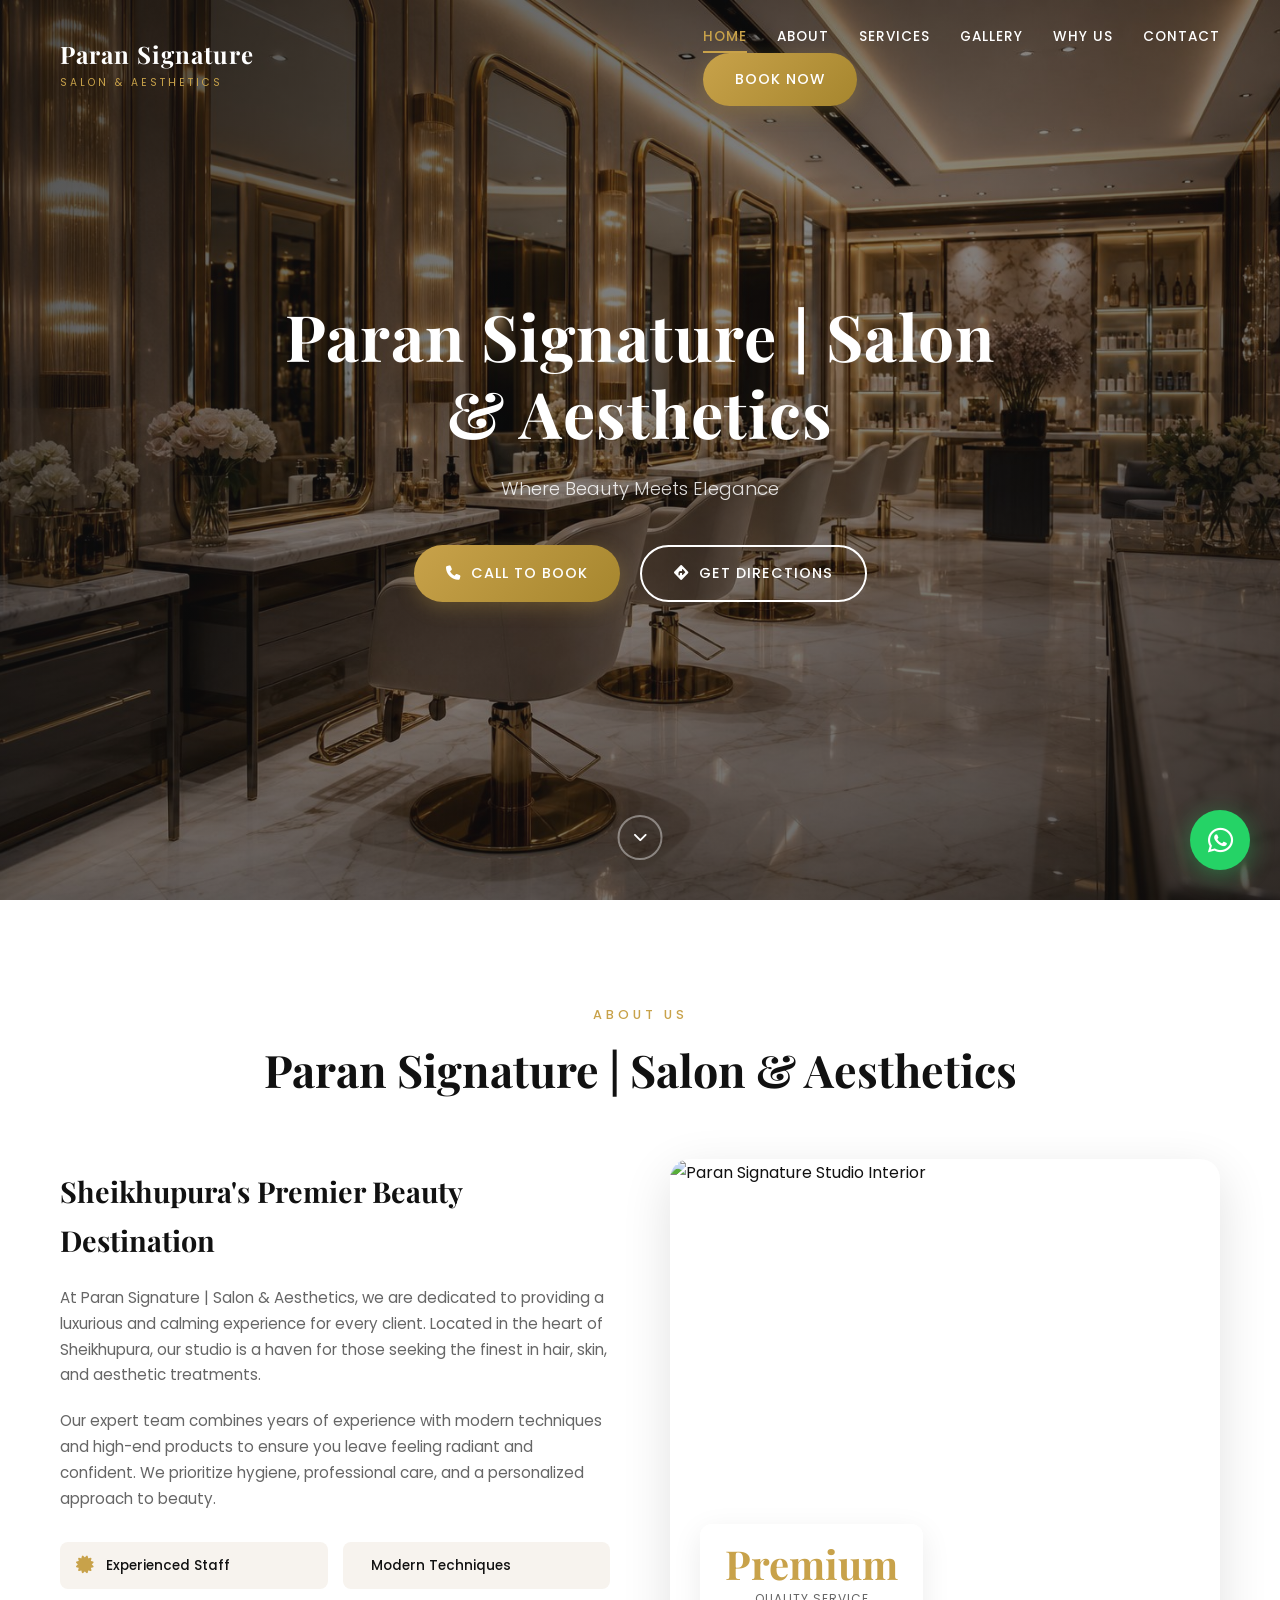
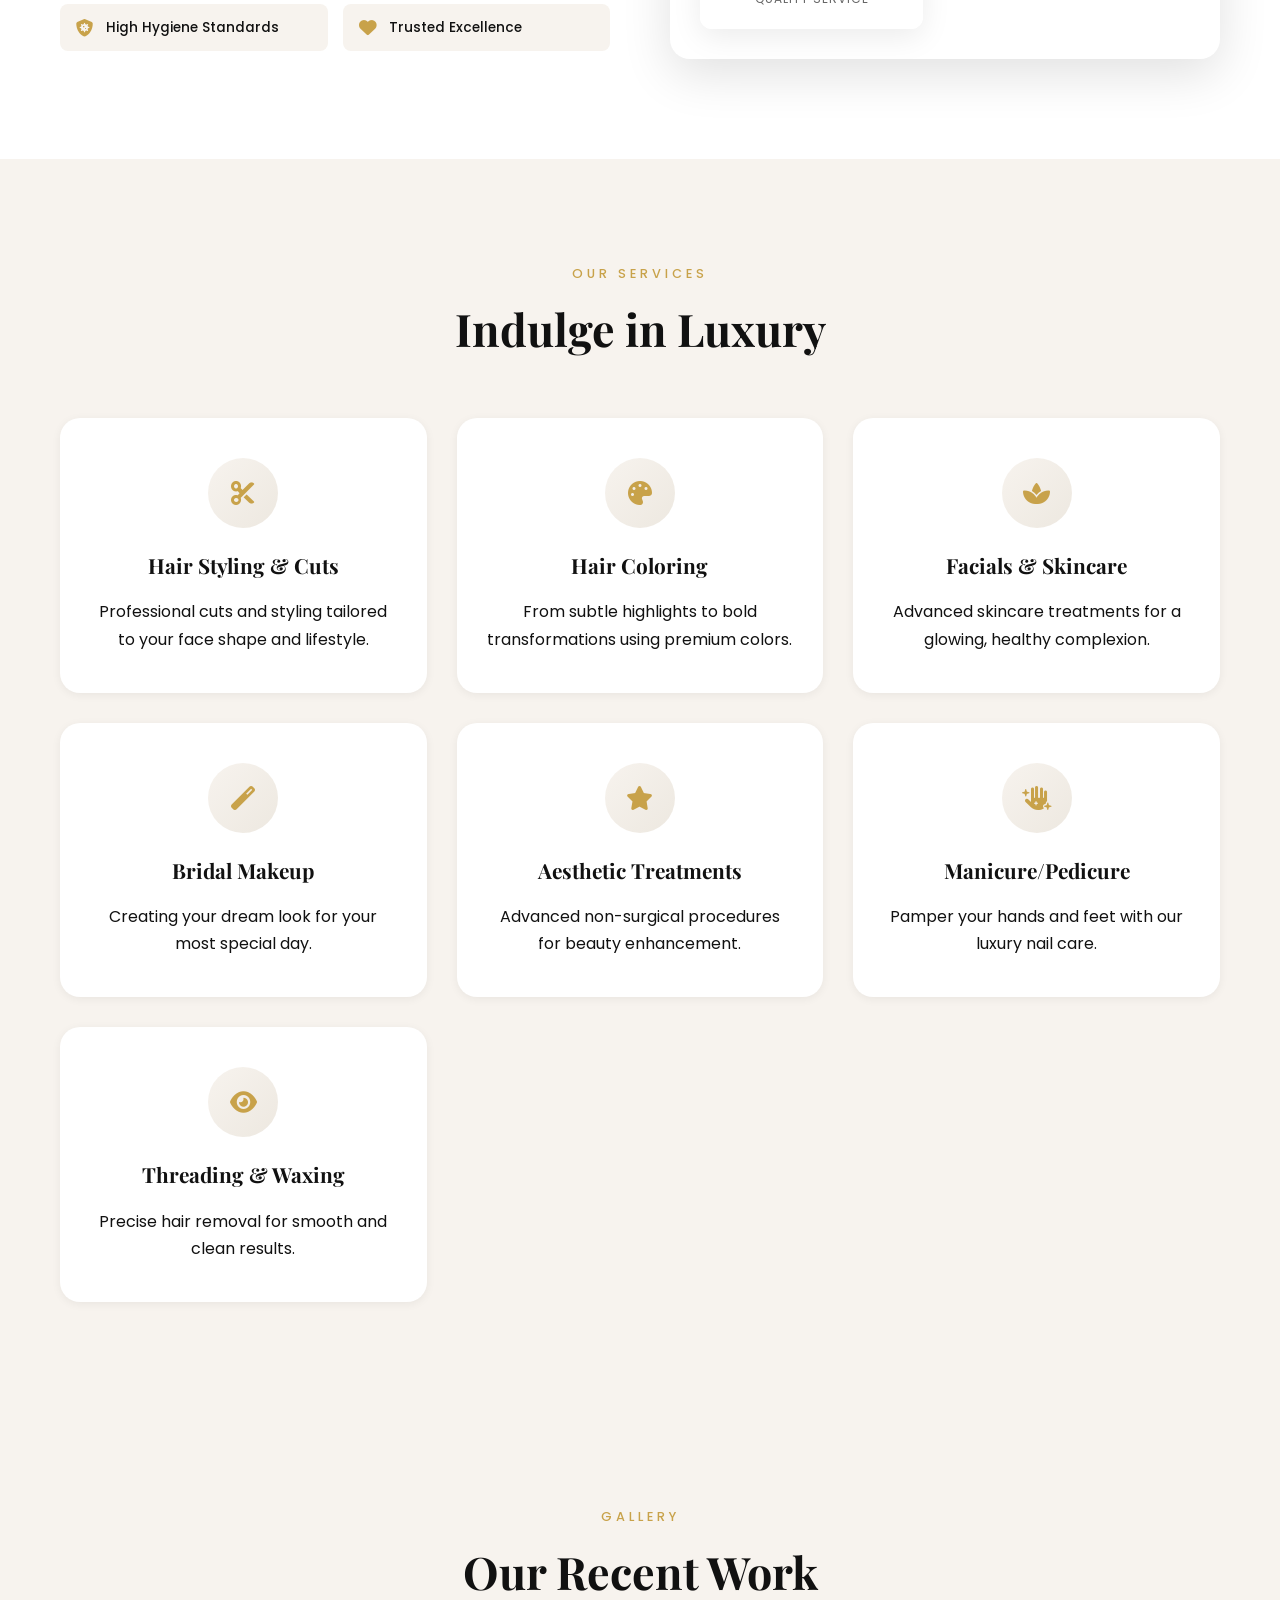
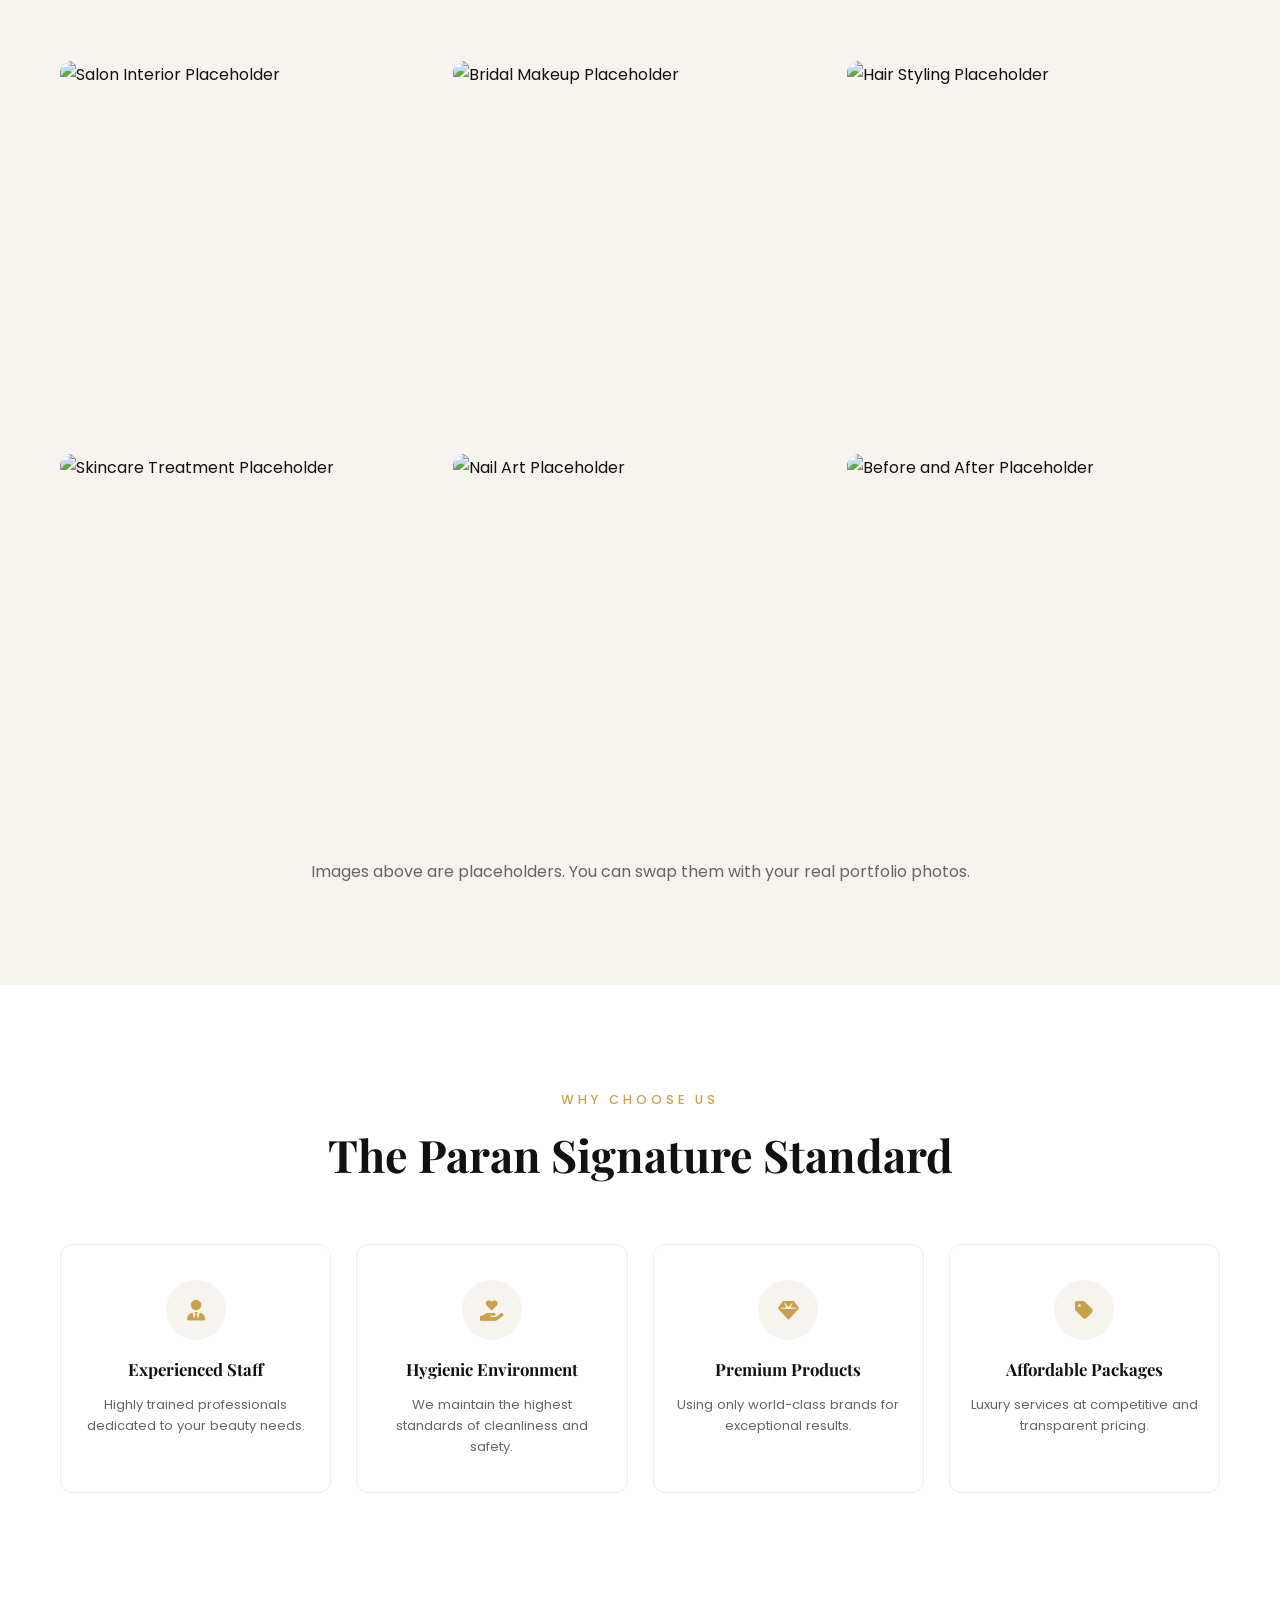
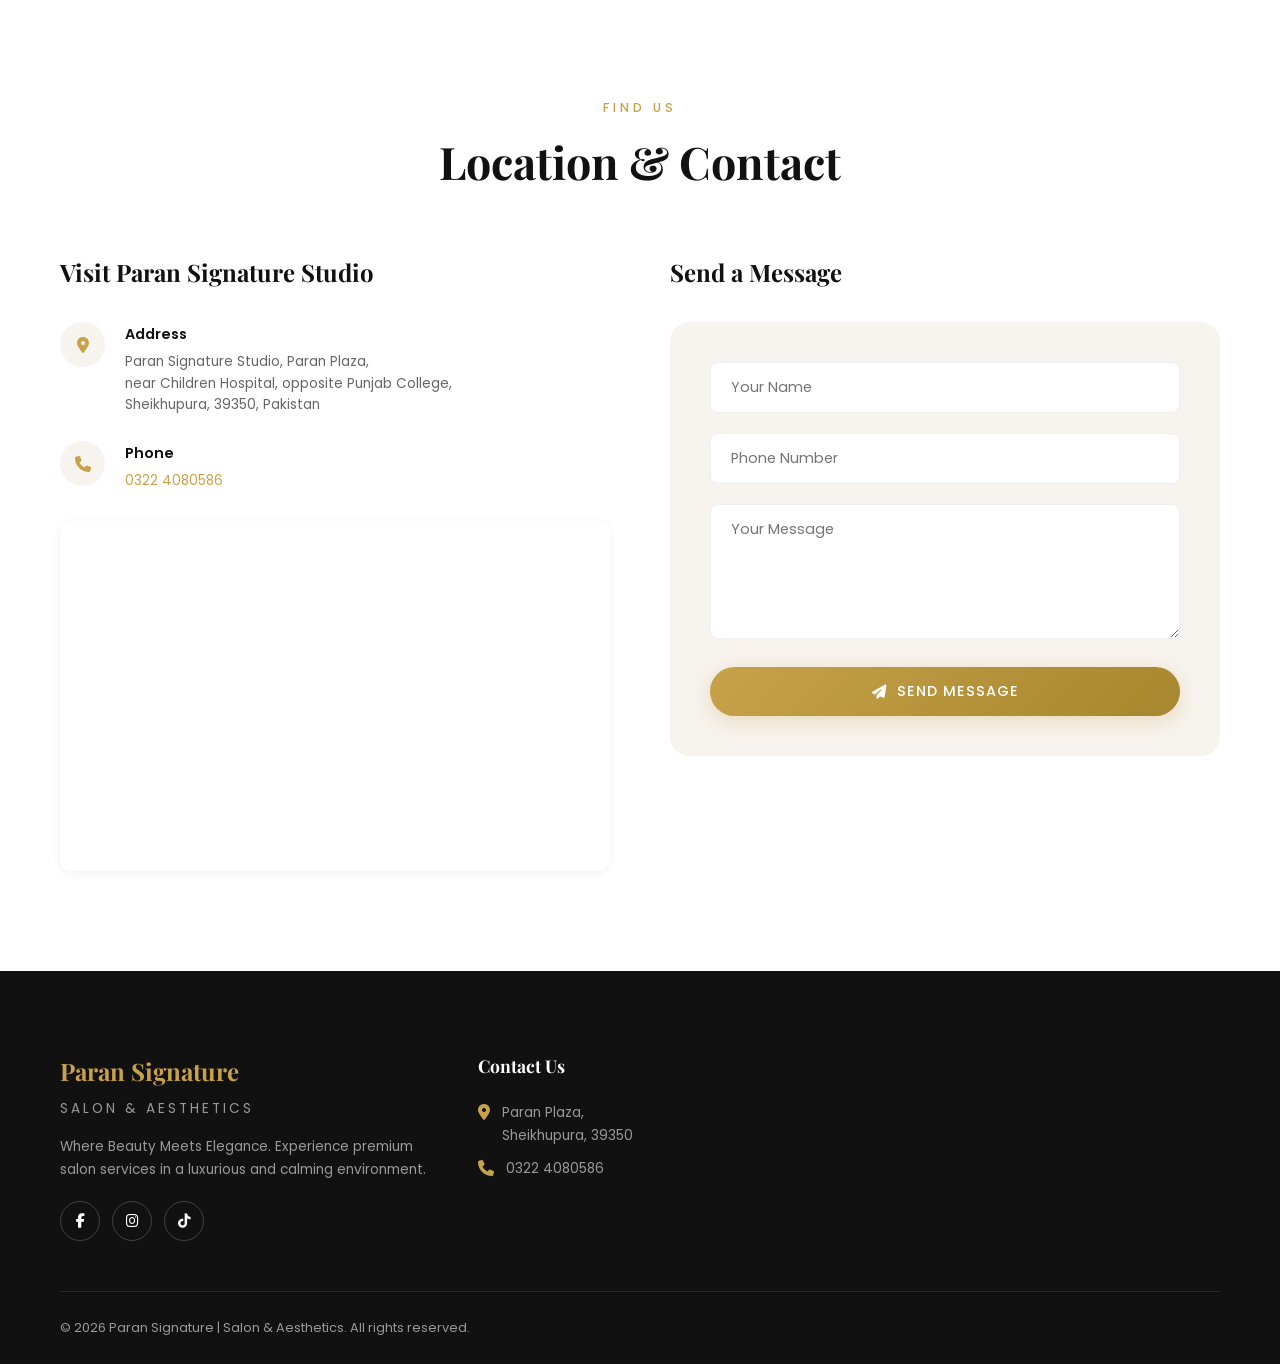
==== commit 11b12f60: "Initial commit of Paran Signature Salon website Co-authored-by: arena-agent <297053741+arena-agent@u" ====
--- a/index.html
+++ b/index.html
@@ -106,23 +106,24 @@
             </a>
 
             <!-- Navigation Links -->
-            <nav class="nav-menu" id="navMenu">
-                <a href="#home" class="nav-link active">Home</a>
-                <a href="#about" class="nav-link">About</a>
-                <a href="#services" class="nav-link">Services</a>
-                <a href="#why-choose-us" class="nav-link">Why Us</a>
-                <a href="#gallery" class="nav-link">Gallery</a>
-                <a href="#testimonials" class="nav-link">Testimonials</a>
-                <a href="#faq" class="nav-link">FAQ</a>
-                <a href="#contact" class="nav-link">Contact</a>
-            </nav>
-
-            <!-- Mobile Menu Toggle -->
-            <button class="mobile-menu-toggle" id="mobileMenuToggle" aria-label="Toggle menu">
-                <span></span>
-                <span></span>
-                <span></span>
-            </button>
+            <div class="nav-wrapper">
+                <nav class="nav-menu" id="navMenu">
+                    <a href="#home" class="nav-link active">Home</a>
+                    <a href="#about" class="nav-link">About</a>
+                    <a href="#services" class="nav-link">Services</a>
+                    <a href="#gallery" class="nav-link">Gallery</a>
+                    <a href="#why-choose-us" class="nav-link">Why Us</a>
+                    <a href="#contact" class="nav-link">Contact</a>
+                </nav>
+                <a href="tel:03224080586" class="btn btn-primary nav-book-btn">Book Now</a>
+                
+                <!-- Mobile Menu Toggle -->
+                <button class="mobile-menu-toggle" id="mobileMenuToggle" aria-label="Toggle menu">
+                    <span></span>
+                    <span></span>
+                    <span></span>
+                </button>
+            </div>
         </div>
     </header>
 
@@ -131,14 +132,14 @@
         <div class="hero-overlay"></div>
         <div class="hero-content">
             <div class="container">
-                <h1 class="hero-title fade-in-up">Experience Luxury Beauty Like Never Before</h1>
-                <p class="hero-subtitle fade-in-up delay-1">Delivering premium beauty, skincare, hair, makeup, and aesthetic services with professionalism, creativity, and exceptional care.</p>
+                <h1 class="hero-title fade-in-up">Paran Signature | Salon & Aesthetics</h1>
+                <p class="hero-subtitle fade-in-up delay-1">Where Beauty Meets Elegance</p>
                 <div class="hero-buttons fade-in-up delay-2">
-                    <a href="#contact" class="btn btn-primary">
-                        <i class="fas fa-calendar-check"></i> Book Appointment
+                    <a href="tel:03224080586" class="btn btn-primary">
+                        <i class="fas fa-phone"></i> Call to Book
                     </a>
-                    <a href="tel:+923224080586" class="btn btn-secondary">
-                        <i class="fas fa-phone"></i> Call Now
+                    <a href="https://maps.app.goo.gl/TCKWmhbsHzzZMGvn7" target="_blank" rel="noopener noreferrer" class="btn btn-secondary">
+                        <i class="fas fa-directions"></i> Get Directions
                     </a>
                 </div>
             </div>
@@ -151,42 +152,43 @@
     </section>
 
     <!-- About Section -->
-    <section id="about" class="about">
+    <section id="about" class="about section-bg-cream">
         <div class="container">
             <div class="section-header fade-in">
                 <span class="section-subtitle">About Us</span>
-                <h2 class="section-title">Where Beauty Meets Excellence</h2>
+                <h2 class="section-title">Paran Signature | Salon & Aesthetics</h2>
             </div>
             <div class="about-content">
                 <div class="about-text fade-in-left">
-                    <h3>Welcome to Paran Signature</h3>
-                    <p>At Paran Signature | Salon & Aesthetics, we believe that beauty is an art form. Our luxury salon and aesthetics studio in Sheikhupura combines world-class expertise with personalized care to deliver exceptional results that exceed expectations.</p>
-                    <p>Our team of certified professionals uses premium products and cutting-edge techniques to create customized beauty solutions tailored to your unique needs. From bridal transformations to advanced aesthetic treatments, we are committed to providing a luxurious experience that leaves you feeling confident and radiant.</p>
+                    <h3>Sheikhupura's Premier Beauty Destination</h3>
+                    <p>At Paran Signature | Salon & Aesthetics, we are dedicated to providing a luxurious and calming experience for every client. Located in the heart of Sheikhupura, our studio is a haven for those seeking the finest in hair, skin, and aesthetic treatments.</p>
+                    <p>Our expert team combines years of experience with modern techniques and high-end products to ensure you leave feeling radiant and confident. We prioritize hygiene, professional care, and a personalized approach to beauty.</p>
                     <div class="about-features">
                         <div class="feature-item">
-                            <i class="fas fa-award"></i>
-                            <span>Certified Professionals</span>
+                            <i class="fas fa-certificate"></i>
+                            <span>Experienced Staff</span>
                         </div>
                         <div class="feature-item">
-                            <i class="fas fa-gem"></i>
-                            <span>Premium Products</span>
+                            <i class="fas fa-sparkles"></i>
+                            <span>Modern Techniques</span>
                         </div>
                         <div class="feature-item">
-                            <i class="fas fa-shield-alt"></i>
-                            <span>Hygienic Environment</span>
+                            <i class="fas fa-shield-virus"></i>
+                            <span>High Hygiene Standards</span>
                         </div>
                         <div class="feature-item">
                             <i class="fas fa-heart"></i>
-                            <span>Customer Satisfaction</span>
+                            <span>Trusted Excellence</span>
                         </div>
                     </div>
                 </div>
                 <div class="about-image fade-in-right">
                     <div class="image-wrapper">
-                        <img src="assets/images/salon-interior.jpg" alt="Paran Signature Luxury Salon Interior" loading="lazy">
+                        <!-- Placeholder for Salon Interior -->
+                        <img src="https://images.unsplash.com/photo-1560066984-138dadb4c035?ixlib=rb-1.2.1&auto=format&fit=crop&w=800&q=80" alt="Paran Signature Studio Interior" loading="lazy">
                         <div class="experience-badge">
-                            <span class="number">10+</span>
-                            <span class="text">Years of Excellence</span>
+                            <span class="number">Premium</span>
+                            <span class="text">Quality Service</span>
                         </div>
                     </div>
                 </div>
@@ -195,402 +197,204 @@
     </section>
 
     <!-- Services Section -->
-    <section id="services" class="services">
+    <section id="services" class="services section-bg-pink">
         <div class="container">
             <div class="section-header fade-in">
                 <span class="section-subtitle">Our Services</span>
-                <h2 class="section-title">Premium Beauty & Aesthetic Solutions</h2>
+                <h2 class="section-title">Indulge in Luxury</h2>
             </div>
             
             <div class="services-grid">
-                <!-- Hair Services -->
+                <!-- Hair Styling -->
                 <div class="service-card fade-in-up">
                     <div class="service-icon">
                         <i class="fas fa-cut"></i>
                     </div>
-                    <h3>Hair Services</h3>
-                    <ul class="service-list">
-                        <li>Haircut & Styling</li>
-                        <li>Hair Coloring</li>
-                        <li>Keratin Treatment</li>
-                        <li>Hair Spa</li>
-                        <li>Hair Smoothening</li>
-                    </ul>
-                </div>
-
-                <!-- Skin Care -->
+                    <h3>Hair Styling & Cuts</h3>
+                    <p>Professional cuts and styling tailored to your face shape and lifestyle.</p>
+                </div>
+
+                <!-- Hair Coloring -->
                 <div class="service-card fade-in-up delay-1">
                     <div class="service-icon">
+                        <i class="fas fa-palette"></i>
+                    </div>
+                    <h3>Hair Coloring</h3>
+                    <p>From subtle highlights to bold transformations using premium colors.</p>
+                </div>
+
+                <!-- Facials & Skincare -->
+                <div class="service-card fade-in-up delay-2">
+                    <div class="service-icon">
                         <i class="fas fa-spa"></i>
                     </div>
-                    <h3>Skin Care</h3>
-                    <ul class="service-list">
-                        <li>Hydra Facial</li>
-                        <li>Facial Treatments</li>
-                        <li>Skin Polishing</li>
-                        <li>Clean-Up</li>
-                        <li>Bleach</li>
-                    </ul>
-                </div>
-
-                <!-- Makeup -->
+                    <h3>Facials & Skincare</h3>
+                    <p>Advanced skincare treatments for a glowing, healthy complexion.</p>
+                </div>
+
+                <!-- Bridal Makeup -->
+                <div class="service-card fade-in-up">
+                    <div class="service-icon">
+                        <i class="fas fa-magic"></i>
+                    </div>
+                    <h3>Bridal Makeup</h3>
+                    <p>Creating your dream look for your most special day.</p>
+                </div>
+
+                <!-- Aesthetic Treatments -->
+                <div class="service-card fade-in-up delay-1">
+                    <div class="service-icon">
+                        <i class="fas fa-star"></i>
+                    </div>
+                    <h3>Aesthetic Treatments</h3>
+                    <p>Advanced non-surgical procedures for beauty enhancement.</p>
+                </div>
+
+                <!-- Manicure/Pedicure -->
                 <div class="service-card fade-in-up delay-2">
                     <div class="service-icon">
-                        <i class="fas fa-paint-brush"></i>
-                    </div>
-                    <h3>Makeup</h3>
-                    <ul class="service-list">
-                        <li>Bridal Makeup</li>
-                        <li>Party Makeup</li>
-                        <li>Engagement Makeup</li>
-                        <li>Professional Makeup</li>
-                    </ul>
-                </div>
-
-                <!-- Nail Services -->
+                        <i class="fas fa-hand-sparkles"></i>
+                    </div>
+                    <h3>Manicure/Pedicure</h3>
+                    <p>Pamper your hands and feet with our luxury nail care.</p>
+                </div>
+
+                <!-- Threading & Waxing -->
                 <div class="service-card fade-in-up">
                     <div class="service-icon">
-                        <i class="fas fa-hand-sparkles"></i>
-                    </div>
-                    <h3>Nail Services</h3>
-                    <ul class="service-list">
-                        <li>Manicure</li>
-                        <li>Pedicure</li>
-                        <li>Nail Extensions</li>
-                        <li>Nail Art</li>
-                    </ul>
-                </div>
-
-                <!-- Beauty Services -->
-                <div class="service-card fade-in-up delay-1">
-                    <div class="service-icon">
-                        <i class="fas fa-magic"></i>
-                    </div>
-                    <h3>Beauty Services</h3>
-                    <ul class="service-list">
-                        <li>Waxing</li>
-                        <li>Threading</li>
-                        <li>Eyebrow Shaping</li>
-                        <li>Eyelash Extensions</li>
-                        <li>Henna</li>
-                    </ul>
-                </div>
-
-                <!-- Aesthetic Treatments -->
-                <div class="service-card fade-in-up delay-2">
-                    <div class="service-icon">
-                        <i class="fas fa-star"></i>
-                    </div>
-                    <h3>Aesthetic Treatments</h3>
-                    <ul class="service-list">
-                        <li>Skin Consultation</li>
-                        <li>Beauty Enhancement</li>
-                        <li>Advanced Aesthetic Procedures</li>
-                    </ul>
-                </div>
-            </div>
+                        <i class="fas fa-eye"></i>
+                    </div>
+                    <h3>Threading & Waxing</h3>
+                    <p>Precise hair removal for smooth and clean results.</p>
+                </div>
+            </div>
+        </div>
+    </section>
+
+    <!-- Gallery Section -->
+    <section id="gallery" class="gallery section-bg-cream">
+        <div class="container">
+            <div class="section-header fade-in">
+                <span class="section-subtitle">Gallery</span>
+                <h2 class="section-title">Our Recent Work</h2>
+            </div>
+            
+            <div class="gallery-grid">
+                <!-- Placeholder Gallery Items -->
+                <div class="gallery-item fade-in-up">
+                    <img src="https://images.unsplash.com/photo-1522337360788-8b13dee7a37e?ixlib=rb-1.2.1&auto=format&fit=crop&w=500&q=60" alt="Salon Interior Placeholder" loading="lazy">
+                    <div class="gallery-overlay">
+                        <i class="fas fa-camera"></i>
+                        <span>Salon Interior</span>
+                    </div>
+                </div>
+
+                <div class="gallery-item fade-in-up delay-1">
+                    <img src="https://images.unsplash.com/photo-1562322140-8baeececf3df?ixlib=rb-1.2.1&auto=format&fit=crop&w=500&q=60" alt="Bridal Makeup Placeholder" loading="lazy">
+                    <div class="gallery-overlay">
+                        <i class="fas fa-camera"></i>
+                        <span>Bridal Look</span>
+                    </div>
+                </div>
+
+                <div class="gallery-item fade-in-up delay-2">
+                    <img src="https://images.unsplash.com/photo-1527799822394-46585d70394c?ixlib=rb-1.2.1&auto=format&fit=crop&w=500&q=60" alt="Hair Styling Placeholder" loading="lazy">
+                    <div class="gallery-overlay">
+                        <i class="fas fa-camera"></i>
+                        <span>Hair Styling</span>
+                    </div>
+                </div>
+
+                <div class="gallery-item fade-in-up">
+                    <img src="https://images.unsplash.com/photo-1512290923902-8a9f81dc236c?ixlib=rb-1.2.1&auto=format&fit=crop&w=500&q=60" alt="Skincare Treatment Placeholder" loading="lazy">
+                    <div class="gallery-overlay">
+                        <i class="fas fa-camera"></i>
+                        <span>Aesthetics</span>
+                    </div>
+                </div>
+
+                <div class="gallery-item fade-in-up delay-1">
+                    <img src="https://images.unsplash.com/photo-1616394584738-fc6e612e71b9?ixlib=rb-1.2.1&auto=format&fit=crop&w=500&q=60" alt="Nail Art Placeholder" loading="lazy">
+                    <div class="gallery-overlay">
+                        <i class="fas fa-camera"></i>
+                        <span>Luxury Mani/Pedi</span>
+                    </div>
+                </div>
+
+                <div class="gallery-item fade-in-up delay-2">
+                    <img src="https://images.unsplash.com/photo-1595476108010-b4d1f8c2b1b1?ixlib=rb-1.2.1&auto=format&fit=crop&w=500&q=60" alt="Before and After Placeholder" loading="lazy">
+                    <div class="gallery-overlay">
+                        <i class="fas fa-camera"></i>
+                        <span>Transformations</span>
+                    </div>
+                </div>
+            </div>
+            <p class="text-center mt-30" style="text-align: center; margin-top: 30px; color: var(--gray-500);">Images above are placeholders. You can swap them with your real portfolio photos.</p>
         </div>
     </section>
 
     <!-- Why Choose Us Section -->
-    <section id="why-choose-us" class="why-choose-us">
+    <section id="why-choose-us" class="why-choose-us section-bg-pink">
         <div class="container">
             <div class="section-header fade-in">
                 <span class="section-subtitle">Why Choose Us</span>
-                <h2 class="section-title">The Paran Signature Difference</h2>
+                <h2 class="section-title">The Paran Signature Standard</h2>
             </div>
             
             <div class="features-grid">
                 <div class="feature-card fade-in-up">
                     <div class="feature-icon">
-                        <i class="fas fa-certificate"></i>
-                    </div>
-                    <h4>Certified Professionals</h4>
-                    <p>Our team consists of highly trained and certified beauty experts</p>
+                        <i class="fas fa-user-tie"></i>
+                    </div>
+                    <h4>Experienced Staff</h4>
+                    <p>Highly trained professionals dedicated to your beauty needs.</p>
                 </div>
 
                 <div class="feature-card fade-in-up delay-1">
                     <div class="feature-icon">
-                        <i class="fas fa-crown"></i>
-                    </div>
-                    <h4>Luxury Products</h4>
-                    <p>We use only premium, international beauty brands</p>
+                        <i class="fas fa-hand-holding-heart"></i>
+                    </div>
+                    <h4>Hygienic Environment</h4>
+                    <p>We maintain the highest standards of cleanliness and safety.</p>
                 </div>
 
                 <div class="feature-card fade-in-up delay-2">
                     <div class="feature-icon">
-                        <i class="fas fa-user-md"></i>
-                    </div>
-                    <h4>Personalized Consultation</h4>
-                    <p>Customized beauty solutions tailored to your unique needs</p>
+                        <i class="fas fa-gem"></i>
+                    </div>
+                    <h4>Premium Products</h4>
+                    <p>Using only world-class brands for exceptional results.</p>
                 </div>
 
                 <div class="feature-card fade-in-up">
                     <div class="feature-icon">
-                        <i class="fas fa-microscope"></i>
-                    </div>
-                    <h4>Modern Equipment</h4>
-                    <p>State-of-the-art tools and advanced technology</p>
-                </div>
-
-                <div class="feature-card fade-in-up delay-1">
-                    <div class="feature-icon">
-                        <i class="fas fa-shield-virus"></i>
-                    </div>
-                    <h4>Hygienic Standards</h4>
-                    <p>Strict hygiene protocols for your safety and comfort</p>
-                </div>
-
-                <div class="feature-card fade-in-up delay-2">
-                    <div class="feature-icon">
-                        <i class="fas fa-tags"></i>
-                    </div>
-                    <h4>Affordable Premium Services</h4>
-                    <p>Luxury services at competitive, transparent pricing</p>
-                </div>
-
-                <div class="feature-card fade-in-up">
-                    <div class="feature-icon">
-                        <i class="fas fa-couch"></i>
-                    </div>
-                    <h4>Relaxing Environment</h4>
-                    <p>A serene, luxurious atmosphere for your comfort</p>
-                </div>
-
-                <div class="feature-card fade-in-up delay-1">
-                    <div class="feature-icon">
-                        <i class="fas fa-smile"></i>
-                    </div>
-                    <h4>Customer Satisfaction</h4>
-                    <p>Your happiness is our ultimate goal</p>
-                </div>
-            </div>
-        </div>
-    </section>
-
-    <!-- Gallery Section -->
-    <section id="gallery" class="gallery">
+                        <i class="fas fa-tag"></i>
+                    </div>
+                    <h4>Affordable Packages</h4>
+                    <p>Luxury services at competitive and transparent pricing.</p>
+                </div>
+            </div>
+        </div>
+    </section>
+
+    <!-- Location & Contact Section -->
+    <section id="contact" class="contact section-bg-cream">
         <div class="container">
             <div class="section-header fade-in">
-                <span class="section-subtitle">Our Gallery</span>
-                <h2 class="section-title">Showcasing Our Artistry</h2>
-            </div>
-            
-            <div class="gallery-grid">
-                <div class="gallery-item fade-in-up">
-                    <img src="assets/images/hair-transformation.jpg" alt="Hair Transformation" loading="lazy">
-                    <div class="gallery-overlay">
-                        <i class="fas fa-search-plus"></i>
-                        <span>Hair Transformation</span>
-                    </div>
-                </div>
-
-                <div class="gallery-item fade-in-up delay-1">
-                    <img src="assets/images/bridal-makeup.jpg" alt="Bridal Makeup" loading="lazy">
-                    <div class="gallery-overlay">
-                        <i class="fas fa-search-plus"></i>
-                        <span>Bridal Makeup</span>
-                    </div>
-                </div>
-
-                <div class="gallery-item fade-in-up delay-2">
-                    <img src="assets/images/nail-art.jpg" alt="Nail Art" loading="lazy">
-                    <div class="gallery-overlay">
-                        <i class="fas fa-search-plus"></i>
-                        <span>Nail Art</span>
-                    </div>
-                </div>
-
-                <div class="gallery-item fade-in-up">
-                    <img src="assets/images/skin-treatment.jpg" alt="Skin Treatment" loading="lazy">
-                    <div class="gallery-overlay">
-                        <i class="fas fa-search-plus"></i>
-                        <span>Skin Treatment</span>
-                    </div>
-                </div>
-
-                <div class="gallery-item fade-in-up delay-1">
-                    <img src="assets/images/salon-interior.jpg" alt="Salon Interior" loading="lazy">
-                    <div class="gallery-overlay">
-                        <i class="fas fa-search-plus"></i>
-                        <span>Salon Interior</span>
-                    </div>
-                </div>
-
-                <div class="gallery-item fade-in-up delay-2">
-                    <img src="assets/images/hero-salon.jpg" alt="Client Results" loading="lazy">
-                    <div class="gallery-overlay">
-                        <i class="fas fa-search-plus"></i>
-                        <span>Client Results</span>
-                    </div>
-                </div>
-            </div>
-        </div>
-    </section>
-
-    <!-- Testimonials Section -->
-    <section id="testimonials" class="testimonials">
-        <div class="container">
-            <div class="section-header fade-in">
-                <span class="section-subtitle">Testimonials</span>
-                <h2 class="section-title">What Our Clients Say</h2>
-            </div>
-            
-            <div class="testimonials-grid">
-                <div class="testimonial-card fade-in-up">
-                    <div class="rating">
-                        <i class="fas fa-star"></i>
-                        <i class="fas fa-star"></i>
-                        <i class="fas fa-star"></i>
-                        <i class="fas fa-star"></i>
-                        <i class="fas fa-star"></i>
-                    </div>
-                    <p class="testimonial-text">"Paran Signature transformed my look for my wedding day. The bridal makeup was absolutely flawless and lasted all day. The team was professional, caring, and made me feel like a queen. Highly recommended!"</p>
-                    <div class="testimonial-author">
-                        <div class="author-info">
-                            <h4>Ayesha Khan</h4>
-                            <span>Bridal Client</span>
-                        </div>
-                    </div>
-                </div>
-
-                <div class="testimonial-card fade-in-up delay-1">
-                    <div class="rating">
-                        <i class="fas fa-star"></i>
-                        <i class="fas fa-star"></i>
-                        <i class="fas fa-star"></i>
-                        <i class="fas fa-star"></i>
-                        <i class="fas fa-star"></i>
-                    </div>
-                    <p class="testimonial-text">"The hydra facial treatment was amazing! My skin has never looked better. The aesthetician was knowledgeable and explained everything thoroughly. The salon environment is luxurious and relaxing."</p>
-                    <div class="testimonial-author">
-                        <div class="author-info">
-                            <h4>Sarah Ahmed</h4>
-                            <span>Regular Client</span>
-                        </div>
-                    </div>
-                </div>
-
-                <div class="testimonial-card fade-in-up delay-2">
-                    <div class="rating">
-                        <i class="fas fa-star"></i>
-                        <i class="fas fa-star"></i>
-                        <i class="fas fa-star"></i>
-                        <i class="fas fa-star"></i>
-                        <i class="fas fa-star"></i>
-                    </div>
-                    <p class="testimonial-text">"Best salon experience in Sheikhupura! The hair coloring service exceeded my expectations. The staff is friendly, skilled, and uses high-quality products. I'm now a loyal customer for life!"</p>
-                    <div class="testimonial-author">
-                        <div class="author-info">
-                            <h4>Fatima Malik</h4>
-                            <span>Hair Care Client</span>
-                        </div>
-                    </div>
-                </div>
-            </div>
-        </div>
-    </section>
-
-    <!-- FAQ Section -->
-    <section id="faq" class="faq">
-        <div class="container">
-            <div class="section-header fade-in">
-                <span class="section-subtitle">FAQ</span>
-                <h2 class="section-title">Frequently Asked Questions</h2>
-            </div>
-            
-            <div class="faq-container">
-                <div class="faq-item fade-in-up">
-                    <div class="faq-question">
-                        <h3>How do I book an appointment?</h3>
-                        <i class="fas fa-chevron-down"></i>
-                    </div>
-                    <div class="faq-answer">
-                        <p>You can book an appointment by calling us at +92 322 4080586, visiting our salon, or using the contact form on our website. We recommend booking in advance, especially for bridal and special occasion services.</p>
-                    </div>
-                </div>
-
-                <div class="faq-item fade-in-up">
-                    <div class="faq-question">
-                        <h3>What are your operating hours?</h3>
-                        <i class="fas fa-chevron-down"></i>
-                    </div>
-                    <div class="faq-answer">
-                        <p>We are open Monday to Sunday from 10:00 AM to 8:00 PM. For bridal appointments and special events, we offer flexible timing by prior arrangement.</p>
-                    </div>
-                </div>
-
-                <div class="faq-item fade-in-up">
-                    <div class="faq-question">
-                        <h3>Do you offer bridal packages?</h3>
-                        <i class="fas fa-chevron-down"></i>
-                    </div>
-                    <div class="faq-answer">
-                        <p>Yes, we offer comprehensive bridal packages including makeup, hair styling, skincare treatments, and more. We provide personalized consultations to create custom packages based on your preferences and budget.</p>
-                    </div>
-                </div>
-
-                <div class="faq-item fade-in-up">
-                    <div class="faq-question">
-                        <h3>What payment methods do you accept?</h3>
-                        <i class="fas fa-chevron-down"></i>
-                    </div>
-                    <div class="faq-answer">
-                        <p>We accept cash, bank transfers, and major digital payment methods. For bridal packages, we require a deposit to confirm your booking.</p>
-                    </div>
-                </div>
-
-                <div class="faq-item fade-in-up">
-                    <div class="faq-question">
-                        <h3>Do you use premium products?</h3>
-                        <i class="fas fa-chevron-down"></i>
-                    </div>
-                    <div class="faq-answer">
-                        <p>Absolutely! We use only high-quality, international beauty brands and professional-grade products to ensure the best results for our clients.</p>
-                    </div>
-                </div>
-
-                <div class="faq-item fade-in-up">
-                    <div class="faq-question">
-                        <h3>Where are you located?</h3>
-                        <i class="fas fa-chevron-down"></i>
-                    </div>
-                    <div class="faq-answer">
-                        <p>We are located at Paran Signature Studio, PARAN PLAZA, Near Children Hospital, Opposite Punjab College, Sheikhupura 39350, Pakistan. You can find us on Google Maps for easy navigation.</p>
-                    </div>
-                </div>
-
-                <div class="faq-item fade-in-up">
-                    <div class="faq-question">
-                        <h3>What is your cancellation policy?</h3>
-                        <i class="fas fa-chevron-down"></i>
-                    </div>
-                    <div class="faq-answer">
-                        <p>We request at least 24 hours notice for cancellations or rescheduling. For bridal appointments, please refer to our booking agreement for specific terms.</p>
-                    </div>
-                </div>
-            </div>
-        </div>
-    </section>
-
-    <!-- Contact Section -->
-    <section id="contact" class="contact">
-        <div class="container">
-            <div class="section-header fade-in">
-                <span class="section-subtitle">Contact Us</span>
-                <h2 class="section-title">Get In Touch</h2>
+                <span class="section-subtitle">Find Us</span>
+                <h2 class="section-title">Location & Contact</h2>
             </div>
             
             <div class="contact-content">
                 <div class="contact-info fade-in-left">
-                    <h3>Visit Our Salon</h3>
+                    <h3>Visit Paran Signature Studio</h3>
                     <div class="info-item">
                         <i class="fas fa-map-marker-alt"></i>
                         <div>
                             <h4>Address</h4>
-                            <p>Paran Signature Studio, PARAN PLAZA,<br>
-                            Near Children Hospital, Opposite Punjab College,<br>
-                            Sheikhupura 39350, Pakistan</p>
+                            <p>Paran Signature Studio, Paran Plaza,<br>
+                            near Children Hospital, opposite Punjab College,<br>
+                            Sheikhupura, 39350, Pakistan</p>
                         </div>
                     </div>
                     
@@ -598,36 +402,26 @@
                         <i class="fas fa-phone"></i>
                         <div>
                             <h4>Phone</h4>
-                            <p><a href="tel:+923224080586">+92 322 4080586</a></p>
-                        </div>
-                    </div>
-                    
-                    <div class="info-item">
-                        <i class="fas fa-clock"></i>
-                        <div>
-                            <h4>Opening Hours</h4>
-                            <p>Monday - Sunday: 10:00 AM - 8:00 PM</p>
+                            <p><a href="tel:03224080586">0322 4080586</a></p>
                         </div>
                     </div>
                     
                     <div class="map-container">
+                        <!-- Embedded Google Map for the location -->
                         <iframe 
-                            src="https://www.google.com/maps/embed?pb=!1m18!1m12!1m3!1d3404.5!2d73.9833!3d31.7167!2m3!1f0!2f0!3f0!3m2!1i1024!2i768!4f13.1!3m3!1m2!1s0x0%3A0x0!2zMzHCsDQzJzAwLjEiTiA3M8KwNTknMDAuMCJF!5e0!3m2!1sen!2s!4v1234567890"
+                            src="https://www.google.com/maps/embed?pb=!1m18!1m12!1m3!1d3401.408752252158!2d73.98599407559196!3d31.718386974123537!2m3!1f0!2f0!3f0!3m2!1i1024!2i768!4f13.1!3m3!1m2!1s0x3918c50020a112df%3A0xe74983050b86a89c!2sParan%20Signature!5e0!3m2!1sen!2s!4v1722700000000!5m2!1sen!2s"
                             width="100%" 
-                            height="300" 
+                            height="350" 
                             style="border:0;" 
                             allowfullscreen="" 
                             loading="lazy"
                             title="Paran Signature Location">
                         </iframe>
-                        <a href="https://maps.app.goo.gl/TCKWmhbsHzzZMGvn7" target="_blank" rel="noopener noreferrer" class="btn btn-secondary map-btn">
-                            <i class="fas fa-directions"></i> Get Directions
-                        </a>
                     </div>
                 </div>
 
                 <div class="contact-form-container fade-in-right">
-                    <h3>Book an Appointment</h3>
+                    <h3>Send a Message</h3>
                     <form id="contactForm" class="contact-form">
                         <div class="form-group">
                             <input type="text" id="name" name="name" placeholder="Your Name" required>
@@ -638,51 +432,7 @@
                         </div>
                         
                         <div class="form-group">
-                            <input type="email" id="email" name="email" placeholder="Email Address">
-                        </div>
-                        
-                        <div class="form-group">
-                            <select id="service" name="service" required>
-                                <option value="">Select Service</option>
-                                <optgroup label="Hair Services">
-                                    <option value="haircut">Haircut & Styling</option>
-                                    <option value="coloring">Hair Coloring</option>
-                                    <option value="keratin">Keratin Treatment</option>
-                                    <option value="hair-spa">Hair Spa</option>
-                                </optgroup>
-                                <optgroup label="Skin Care">
-                                    <option value="hydra-facial">Hydra Facial</option>
-                                    <option value="facial">Facial Treatment</option>
-                                    <option value="skin-polishing">Skin Polishing</option>
-                                </optgroup>
-                                <optgroup label="Makeup">
-                                    <option value="bridal-makeup">Bridal Makeup</option>
-                                    <option value="party-makeup">Party Makeup</option>
-                                    <option value="engagement-makeup">Engagement Makeup</option>
-                                </optgroup>
-                                <optgroup label="Nail Services">
-                                    <option value="manicure">Manicure</option>
-                                    <option value="pedicure">Pedicure</option>
-                                    <option value="nail-art">Nail Art</option>
-                                </optgroup>
-                                <optgroup label="Beauty Services">
-                                    <option value="waxing">Waxing</option>
-                                    <option value="threading">Threading</option>
-                                    <option value="eyelash">Eyelash Extensions</option>
-                                </optgroup>
-                                <optgroup label="Aesthetic Treatments">
-                                    <option value="skin-consultation">Skin Consultation</option>
-                                    <option value="aesthetic">Aesthetic Procedure</option>
-                                </optgroup>
-                            </select>
-                        </div>
-                        
-                        <div class="form-group">
-                            <input type="date" id="appointment-date" name="appointment-date" placeholder="Preferred Date">
-                        </div>
-                        
-                        <div class="form-group">
-                            <textarea id="message" name="message" placeholder="Your Message" rows="4"></textarea>
+                            <textarea id="message" name="message" placeholder="Your Message" rows="5"></textarea>
                         </div>
                         
                         <button type="submit" class="btn btn-primary btn-block">
@@ -701,53 +451,24 @@
                 <div class="footer-section">
                     <h3>Paran Signature</h3>
                     <p class="footer-tagline">Salon & Aesthetics</p>
-                    <p>Experience luxury beauty services at Sheikhupura's premier salon and aesthetics studio. Where elegance meets expertise.</p>
+                    <p>Where Beauty Meets Elegance. Experience premium salon services in a luxurious and calming environment.</p>
                     <div class="social-links">
                         <a href="#" aria-label="Facebook"><i class="fab fa-facebook-f"></i></a>
                         <a href="#" aria-label="Instagram"><i class="fab fa-instagram"></i></a>
-                        <a href="#" aria-label="WhatsApp"><i class="fab fa-whatsapp"></i></a>
-                        <a href="https://maps.app.goo.gl/TCKWmhbsHzzZMGvn7" target="_blank" rel="noopener noreferrer" aria-label="Google Maps"><i class="fas fa-map-marker-alt"></i></a>
+                        <a href="#" aria-label="TikTok"><i class="fab fa-tiktok"></i></a>
                     </div>
                 </div>
 
                 <div class="footer-section">
-                    <h4>Quick Links</h4>
-                    <ul>
-                        <li><a href="#home">Home</a></li>
-                        <li><a href="#about">About Us</a></li>
-                        <li><a href="#services">Services</a></li>
-                        <li><a href="#gallery">Gallery</a></li>
-                        <li><a href="#testimonials">Testimonials</a></li>
-                        <li><a href="#contact">Contact</a></li>
-                    </ul>
-                </div>
-
-                <div class="footer-section">
-                    <h4>Our Services</h4>
-                    <ul>
-                        <li><a href="#services">Hair Services</a></li>
-                        <li><a href="#services">Skin Care</a></li>
-                        <li><a href="#services">Bridal Makeup</a></li>
-                        <li><a href="#services">Nail Services</a></li>
-                        <li><a href="#services">Beauty Treatments</a></li>
-                        <li><a href="#services">Aesthetic Procedures</a></li>
-                    </ul>
-                </div>
-
-                <div class="footer-section">
-                    <h4>Contact Info</h4>
+                    <h4>Contact Us</h4>
                     <ul class="contact-list">
                         <li>
                             <i class="fas fa-map-marker-alt"></i>
-                            <span>PARAN PLAZA, Near Children Hospital, Sheikhupura</span>
+                            <span>Paran Plaza, Sheikhupura, 39350</span>
                         </li>
                         <li>
                             <i class="fas fa-phone"></i>
-                            <a href="tel:+923224080586">+92 322 4080586</a>
-                        </li>
-                        <li>
-                            <i class="fas fa-clock"></i>
-                            <span>Mon-Sun: 10AM - 8PM</span>
+                            <a href="tel:03224080586">0322 4080586</a>
                         </li>
                     </ul>
                 </div>
@@ -755,10 +476,6 @@
 
             <div class="footer-bottom">
                 <p>&copy; 2026 Paran Signature | Salon & Aesthetics. All rights reserved.</p>
-                <div class="footer-links">
-                    <a href="#privacy">Privacy Policy</a>
-                    <a href="#terms">Terms & Conditions</a>
-                </div>
             </div>
         </div>
     </footer>
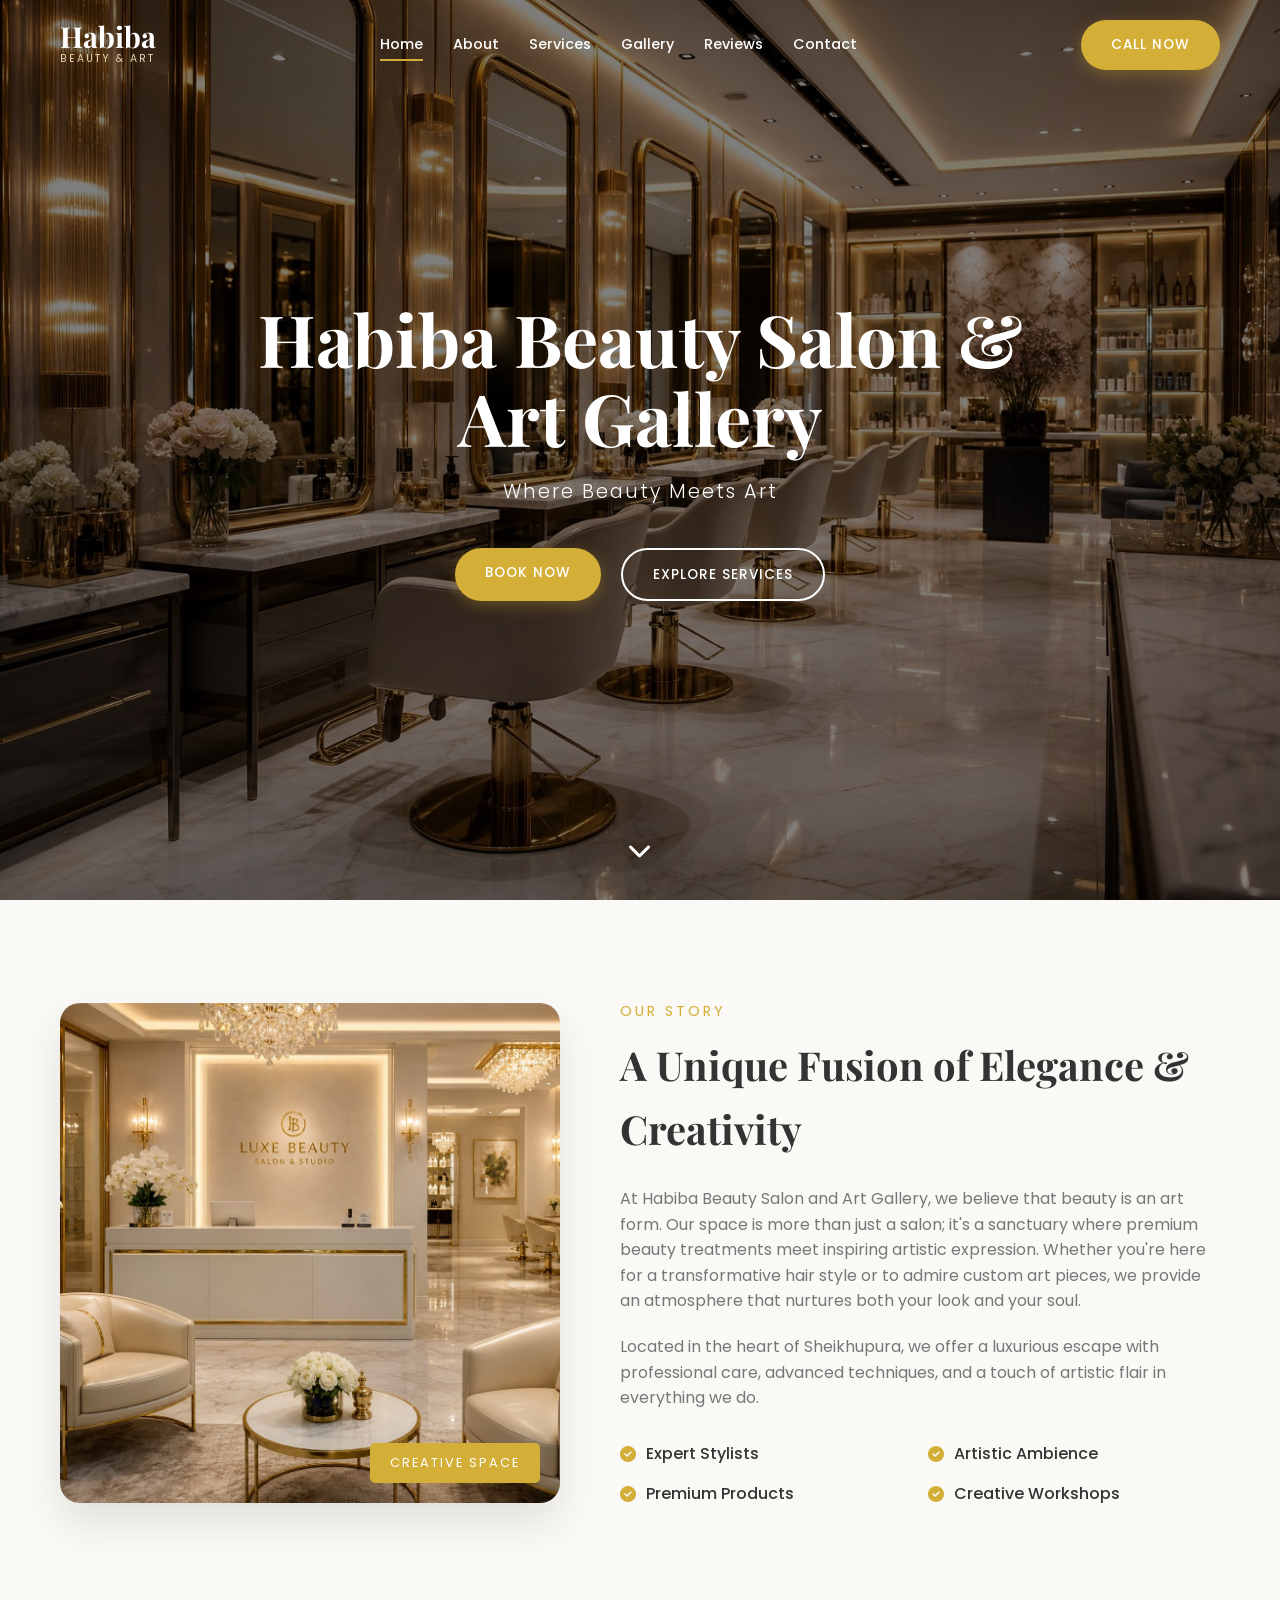
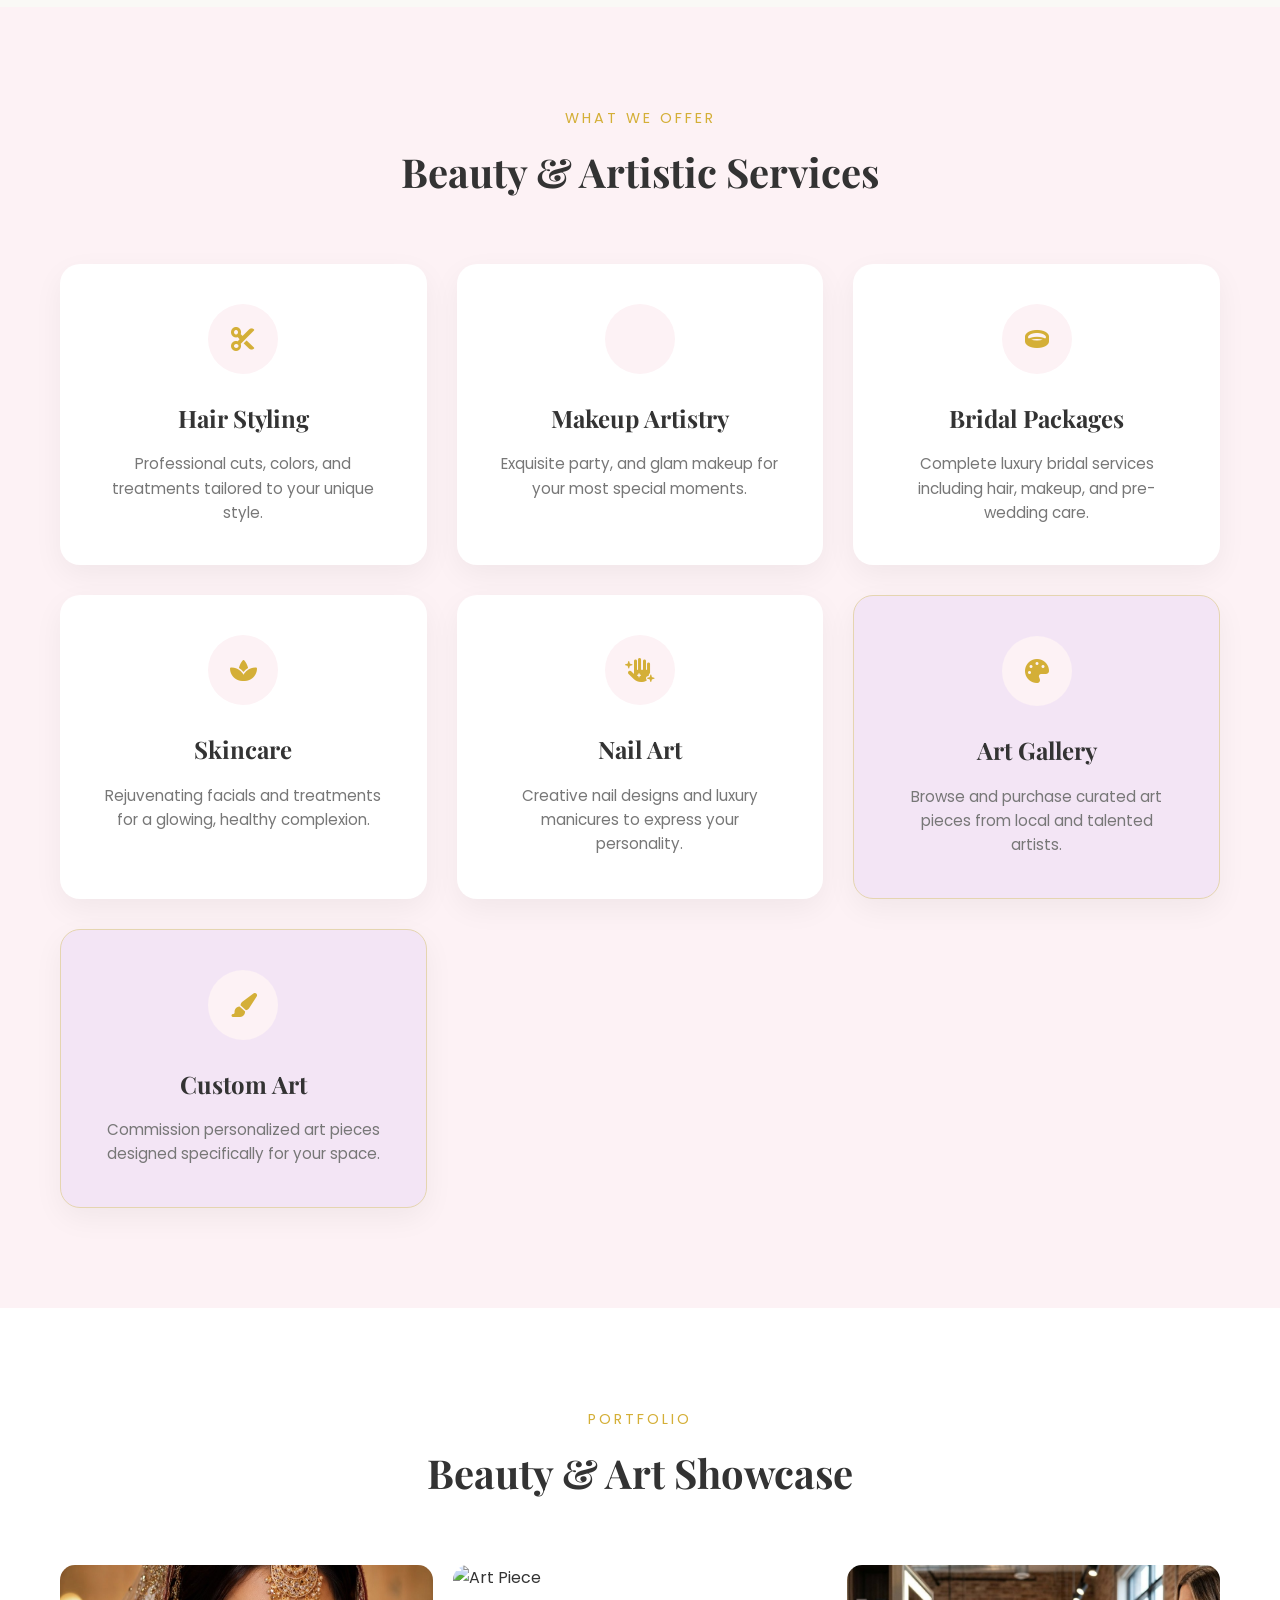
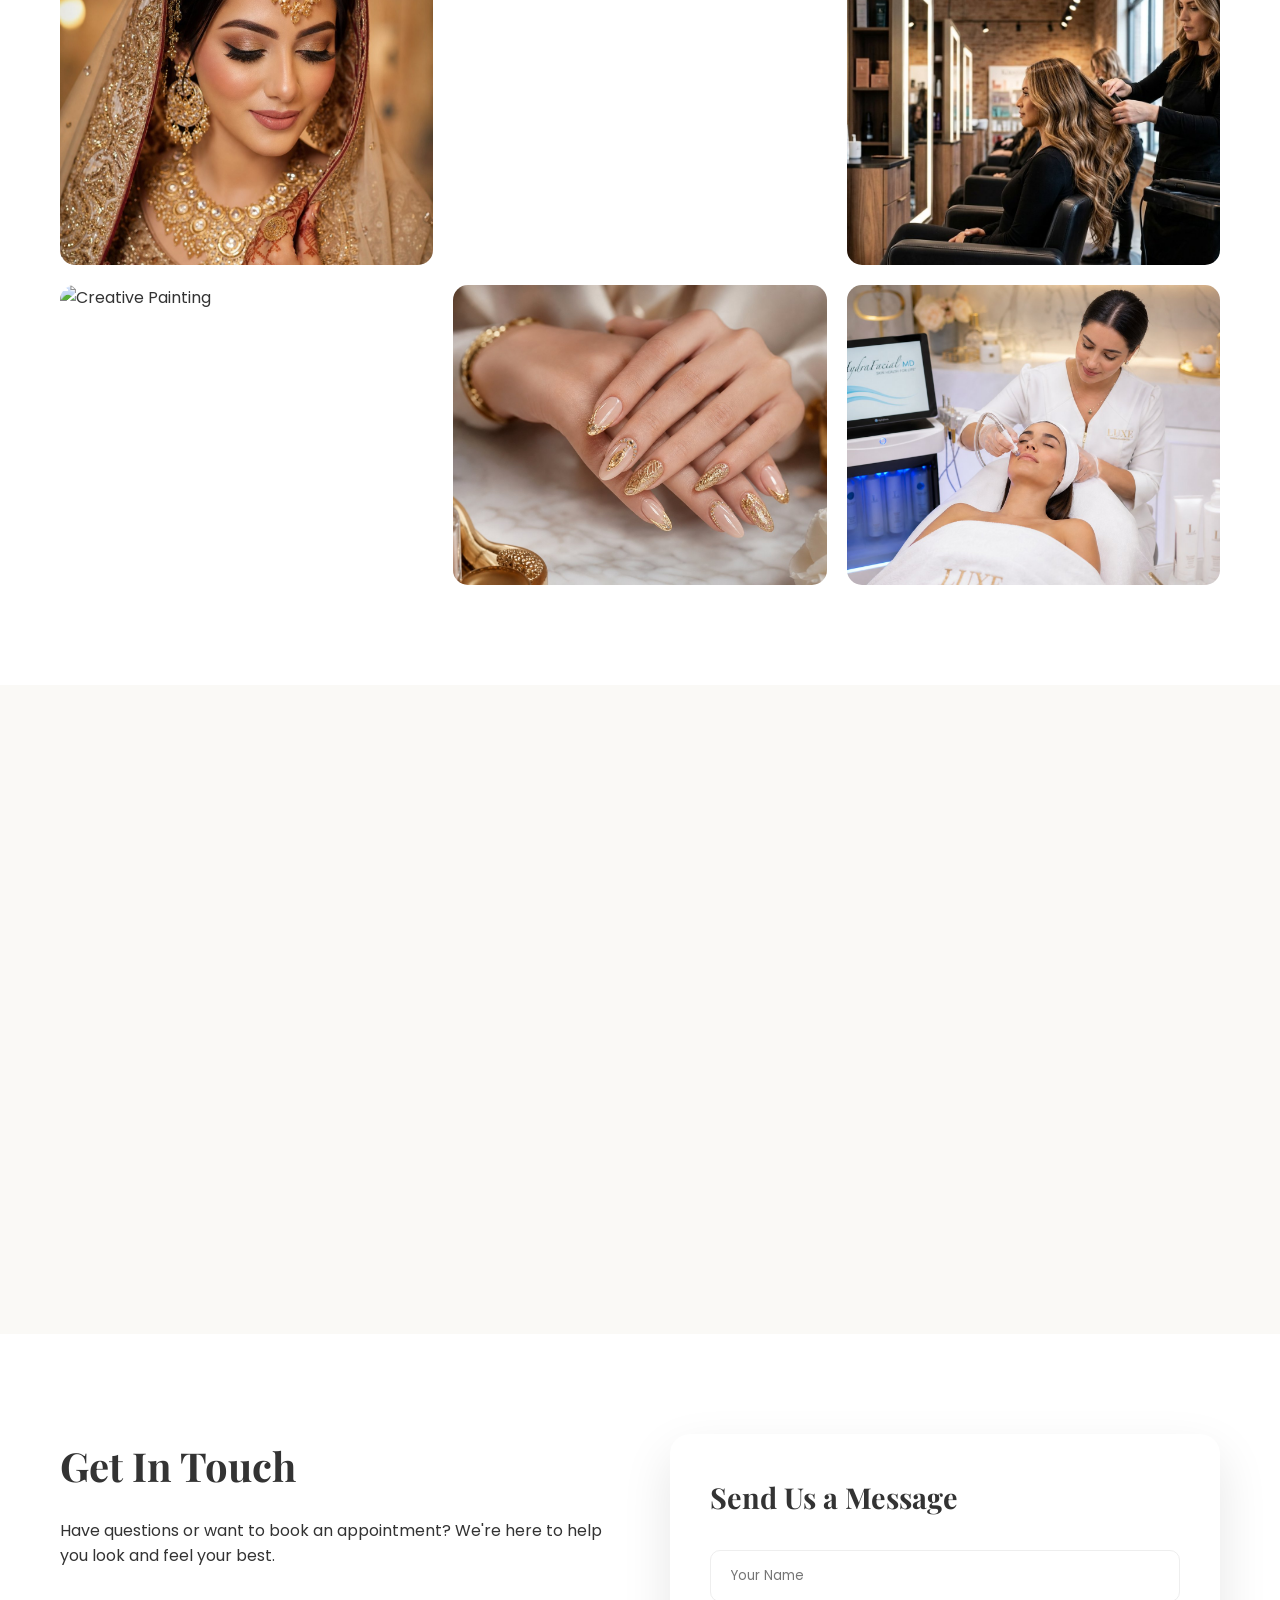
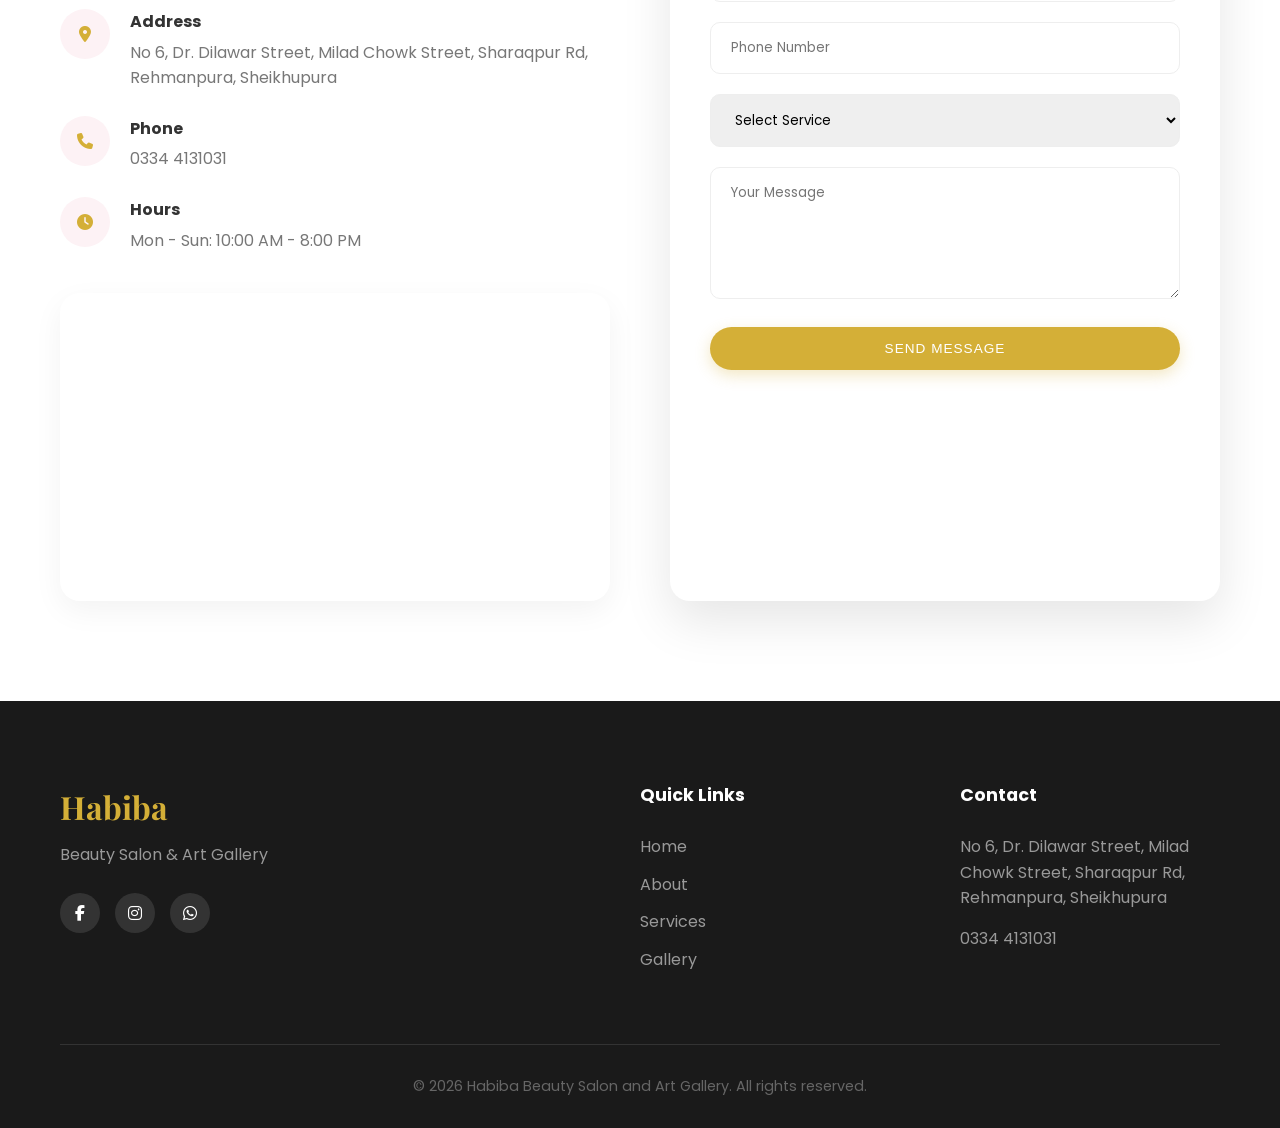
==== commit f3ca1faa: "Build Habiba Beauty Salon and Art Gallery website Co-authored-by: arena-agent <297053741+arena-agent" ====
--- a/index.html
+++ b/index.html
@@ -3,122 +3,66 @@
 <head>
     <meta charset="UTF-8">
     <meta name="viewport" content="width=device-width, initial-scale=1.0">
-    <meta name="description" content="Paran Signature | Salon & Aesthetics - Sheikhupura's premier luxury beauty salon and aesthetics studio. Premium bridal makeup, advanced skincare, professional hair styling, and aesthetic treatments. Book your luxury experience today.">
-    <meta name="keywords" content="Best Beauty Salon in Sheikhupura, Luxury Salon Sheikhupura, Bridal Makeup Sheikhupura, Hair Salon Sheikhupura, Beauty Studio Sheikhupura, Aesthetic Clinic Sheikhupura, Hair Treatment Sheikhupura, Paran Signature">
-    <meta name="author" content="Paran Signature | Salon & Aesthetics">
-    <meta name="robots" content="index, follow">
+    <meta name="description" content="Habiba Beauty Salon and Art Gallery - Where Beauty Meets Art. Experience premium beauty services and artistic displays in Sheikhupura.">
+    <meta name="keywords" content="Beauty Salon, Art Gallery, Sheikhupura, Hair Styling, Makeup, Skincare, Bridal Packages, Nail Art, Art Display, Creative Workshops">
+    <meta name="author" content="Habiba Beauty Salon and Art Gallery">
     
     <!-- Open Graph / Facebook -->
     <meta property="og:type" content="website">
-    <meta property="og:url" content="https://paransignature.com">
-    <meta property="og:title" content="Paran Signature | Luxury Salon & Aesthetics in Sheikhupura">
-    <meta property="og:description" content="Experience premium beauty services at Paran Signature. Expert bridal makeup, advanced skincare, hair styling, and aesthetic treatments in Sheikhupura's most luxurious salon.">
-    <meta property="og:image" content="assets/images/hero-salon.jpg">
-    <meta property="og:locale" content="en_US">
-
-    <!-- Twitter -->
-    <meta property="twitter:card" content="summary_large_image">
-    <meta property="twitter:url" content="https://paransignature.com">
-    <meta property="twitter:title" content="Paran Signature | Luxury Salon & Aesthetics in Sheikhupura">
-    <meta property="twitter:description" content="Experience premium beauty services at Paran Signature. Expert bridal makeup, advanced skincare, hair styling, and aesthetic treatments.">
-    <meta property="twitter:image" content="assets/images/hero-salon.jpg">
-
-    <!-- Canonical URL -->
-    <link rel="canonical" href="https://paransignature.com">
-
-    <title>Paran Signature | Luxury Salon & Aesthetics in Sheikhupura, Pakistan</title>
+    <meta property="og:url" content="https://habibabeautysalon.com">
+    <meta property="og:title" content="Habiba Beauty Salon and Art Gallery | Where Beauty Meets Art">
+    <meta property="og:description" content="Discover a unique blend of beauty and creativity. Premium salon services and inspiring art gallery in the heart of Sheikhupura.">
+    <meta property="og:image" content="https://images.unsplash.com/photo-1560066984-138dadb4c035?auto=format&fit=crop&w=1200&q=80">
+
+    <title>Habiba Beauty Salon and Art Gallery | Where Beauty Meets Art</title>
 
     <!-- Favicon -->
-    <link rel="icon" type="image/svg+xml" href="data:image/svg+xml,%3Csvg xmlns='http://www.w3.org/2000/svg' viewBox='0 0 100 100'%3E%3Ctext y='.9em' font-size='90' font-family='serif' fill='%23C8A24A'%3EP%3C/text%3E%3C/svg%3E">
+    <link rel="icon" type="image/svg+xml" href="data:image/svg+xml,%3Csvg xmlns='http://www.w3.org/2000/svg' viewBox='0 0 100 100'%3E%3Ctext y='.9em' font-size='90' font-family='serif' fill='%23D4AF37'%3EH%3C/text%3E%3C/svg%3E">
 
     <!-- Google Fonts -->
     <link rel="preconnect" href="https://fonts.googleapis.com">
     <link rel="preconnect" href="https://fonts.gstatic.com" crossorigin>
-    <link href="https://fonts.googleapis.com/css2?family=Playfair+Display:wght@400;500;600;700;800&family=Poppins:wght@300;400;500;600;700&display=swap" rel="stylesheet">
-
-    <!-- FontAwesome 6 Icons -->
+    <link href="https://fonts.googleapis.com/css2?family=Playfair+Display:wght@400;600;700&family=Poppins:wght@300;400;500;600&display=swap" rel="stylesheet">
+
+    <!-- FontAwesome -->
     <link rel="stylesheet" href="https://cdnjs.cloudflare.com/ajax/libs/font-awesome/6.4.0/css/all.min.css">
 
-    <!-- Premium Stylesheets -->
+    <!-- Stylesheets -->
     <link rel="stylesheet" href="css/style.css">
-
-    <!-- LocalBusiness Schema.org Markup -->
-    <script type="application/ld+json">
-    {
-      "@context": "https://schema.org",
-      "@type": "BeautySalon",
-      "name": "Paran Signature | Salon & Aesthetics",
-      "image": [
-        "assets/images/hero-salon.jpg",
-        "assets/images/salon-interior.jpg",
-        "assets/images/bridal-makeup.jpg"
-      ],
-      "url": "https://paransignature.com",
-      "telephone": "+923224080586",
-      "priceRange": "$$$",
-      "address": {
-        "@type": "PostalAddress",
-        "streetAddress": "Paran Signature Studio, PARAN PLAZA, Near Children Hospital, Opposite Punjab College",
-        "addressLocality": "Sheikhupura",
-        "postalCode": "39350",
-        "addressCountry": "PK"
-      },
-      "geo": {
-        "@type": "GeoCoordinates",
-        "latitude": 31.7167,
-        "longitude": 73.9833
-      },
-      "openingHours": "Mo-Su 10:00-20:00",
-      "sameAs": [
-        "https://maps.app.goo.gl/TCKWmhbsHzzZMGvn7"
-      ],
-      "aggregateRating": {
-        "@type": "AggregateRating",
-        "ratingValue": "4.9",
-        "reviewCount": "127"
-      }
-    }
-    </script>
 </head>
 <body>
 
-    <!-- Scroll Progress Bar -->
+    <!-- Scroll Progress -->
     <div id="scroll-progress"></div>
 
     <!-- Preloader -->
     <div id="preloader">
         <div class="preloader-content">
-            <div class="preloader-logo">
-                <span class="preloader-main">Paran Signature</span>
-                <span class="preloader-sub">Salon & Aesthetics</span>
-            </div>
+            <h1 class="preloader-logo">Habiba</h1>
             <div class="preloader-line"></div>
         </div>
     </div>
 
-    <!-- Navigation Header -->
+    <!-- Header -->
     <header id="header">
         <div class="container nav-container">
-            <!-- Brand Logo -->
             <a href="#home" class="logo">
-                <span class="logo-main">Paran Signature</span>
-                <span class="logo-sub">Salon & Aesthetics</span>
+                <span class="logo-main">Habiba</span>
+                <span class="logo-sub">Beauty & Art</span>
             </a>
 
-            <!-- Navigation Links -->
-            <div class="nav-wrapper">
-                <nav class="nav-menu" id="navMenu">
-                    <a href="#home" class="nav-link active">Home</a>
-                    <a href="#about" class="nav-link">About</a>
-                    <a href="#services" class="nav-link">Services</a>
-                    <a href="#gallery" class="nav-link">Gallery</a>
-                    <a href="#why-choose-us" class="nav-link">Why Us</a>
-                    <a href="#contact" class="nav-link">Contact</a>
-                </nav>
-                <a href="tel:03224080586" class="btn btn-primary nav-book-btn">Book Now</a>
-                
-                <!-- Mobile Menu Toggle -->
-                <button class="mobile-menu-toggle" id="mobileMenuToggle" aria-label="Toggle menu">
+            <nav class="nav-menu" id="navMenu">
+                <a href="#home" class="nav-link">Home</a>
+                <a href="#about" class="nav-link">About</a>
+                <a href="#services" class="nav-link">Services</a>
+                <a href="#gallery" class="nav-link">Gallery</a>
+                <a href="#testimonials" class="nav-link">Reviews</a>
+                <a href="#contact" class="nav-link">Contact</a>
+            </nav>
+
+            <div class="nav-actions">
+                <a href="tel:03344131031" class="btn btn-primary nav-btn">Call Now</a>
+                <button class="mobile-menu-toggle" id="mobileMenuToggle">
                     <span></span>
                     <span></span>
                     <span></span>
@@ -129,315 +73,232 @@
 
     <!-- Hero Section -->
     <section id="home" class="hero">
-        <div class="hero-overlay"></div>
-        <div class="hero-content">
-            <div class="container">
-                <h1 class="hero-title fade-in-up">Paran Signature | Salon & Aesthetics</h1>
-                <p class="hero-subtitle fade-in-up delay-1">Where Beauty Meets Elegance</p>
-                <div class="hero-buttons fade-in-up delay-2">
-                    <a href="tel:03224080586" class="btn btn-primary">
-                        <i class="fas fa-phone"></i> Call to Book
-                    </a>
-                    <a href="https://maps.app.goo.gl/TCKWmhbsHzzZMGvn7" target="_blank" rel="noopener noreferrer" class="btn btn-secondary">
-                        <i class="fas fa-directions"></i> Get Directions
-                    </a>
-                </div>
-            </div>
-        </div>
-        <div class="hero-scroll">
-            <a href="#about">
-                <i class="fas fa-chevron-down"></i>
-            </a>
-        </div>
-    </section>
-
-    <!-- About Section -->
-    <section id="about" class="about section-bg-cream">
+        <div class="hero-bg"></div>
+        <div class="container">
+            <div class="hero-content">
+                <h1 class="hero-title fade-in-up">Habiba Beauty Salon & Art Gallery</h1>
+                <p class="hero-tagline fade-in-up delay-1">Where Beauty Meets Art</p>
+                <div class="hero-btns fade-in-up delay-2">
+                    <a href="tel:03344131031" class="btn btn-primary">Book Now</a>
+                    <a href="#services" class="btn btn-secondary">Explore Services</a>
+                </div>
+            </div>
+        </div>
+        <a href="#about" class="scroll-down">
+            <i class="fas fa-chevron-down"></i>
+        </a>
+    </section>
+
+    <!-- About Us Section -->
+    <section id="about" class="about">
+        <div class="container">
+            <div class="about-grid">
+                <div class="about-image fade-in-left">
+                    <img src="assets/images/salon-interior.jpg" alt="Habiba Salon Interior">
+                    <div class="art-overlay">
+                        <span>Creative Space</span>
+                    </div>
+                </div>
+                <div class="about-text fade-in-right">
+                    <span class="section-subtitle">Our Story</span>
+                    <h2 class="section-title">A Unique Fusion of Elegance & Creativity</h2>
+                    <p>At Habiba Beauty Salon and Art Gallery, we believe that beauty is an art form. Our space is more than just a salon; it's a sanctuary where premium beauty treatments meet inspiring artistic expression. Whether you're here for a transformative hair style or to admire custom art pieces, we provide an atmosphere that nurtures both your look and your soul.</p>
+                    <p>Located in the heart of Sheikhupura, we offer a luxurious escape with professional care, advanced techniques, and a touch of artistic flair in everything we do.</p>
+                    <div class="about-features">
+                        <div class="feature"><i class="fas fa-check-circle"></i> Expert Stylists</div>
+                        <div class="feature"><i class="fas fa-check-circle"></i> Artistic Ambience</div>
+                        <div class="feature"><i class="fas fa-check-circle"></i> Premium Products</div>
+                        <div class="feature"><i class="fas fa-check-circle"></i> Creative Workshops</div>
+                    </div>
+                </div>
+            </div>
+        </div>
+    </section>
+
+    <!-- Services Section -->
+    <section id="services" class="services">
         <div class="container">
             <div class="section-header fade-in">
-                <span class="section-subtitle">About Us</span>
-                <h2 class="section-title">Paran Signature | Salon & Aesthetics</h2>
-            </div>
-            <div class="about-content">
-                <div class="about-text fade-in-left">
-                    <h3>Sheikhupura's Premier Beauty Destination</h3>
-                    <p>At Paran Signature | Salon & Aesthetics, we are dedicated to providing a luxurious and calming experience for every client. Located in the heart of Sheikhupura, our studio is a haven for those seeking the finest in hair, skin, and aesthetic treatments.</p>
-                    <p>Our expert team combines years of experience with modern techniques and high-end products to ensure you leave feeling radiant and confident. We prioritize hygiene, professional care, and a personalized approach to beauty.</p>
-                    <div class="about-features">
-                        <div class="feature-item">
-                            <i class="fas fa-certificate"></i>
-                            <span>Experienced Staff</span>
-                        </div>
-                        <div class="feature-item">
-                            <i class="fas fa-sparkles"></i>
-                            <span>Modern Techniques</span>
-                        </div>
-                        <div class="feature-item">
-                            <i class="fas fa-shield-virus"></i>
-                            <span>High Hygiene Standards</span>
-                        </div>
-                        <div class="feature-item">
-                            <i class="fas fa-heart"></i>
-                            <span>Trusted Excellence</span>
-                        </div>
-                    </div>
-                </div>
-                <div class="about-image fade-in-right">
-                    <div class="image-wrapper">
-                        <!-- Placeholder for Salon Interior -->
-                        <img src="https://images.unsplash.com/photo-1560066984-138dadb4c035?ixlib=rb-1.2.1&auto=format&fit=crop&w=800&q=80" alt="Paran Signature Studio Interior" loading="lazy">
-                        <div class="experience-badge">
-                            <span class="number">Premium</span>
-                            <span class="text">Quality Service</span>
-                        </div>
-                    </div>
-                </div>
-            </div>
-        </div>
-    </section>
-
-    <!-- Services Section -->
-    <section id="services" class="services section-bg-pink">
-        <div class="container">
-            <div class="section-header fade-in">
-                <span class="section-subtitle">Our Services</span>
-                <h2 class="section-title">Indulge in Luxury</h2>
+                <span class="section-subtitle">What We Offer</span>
+                <h2 class="section-title">Beauty & Artistic Services</h2>
             </div>
             
             <div class="services-grid">
-                <!-- Hair Styling -->
+                <!-- Salon Services -->
                 <div class="service-card fade-in-up">
-                    <div class="service-icon">
-                        <i class="fas fa-cut"></i>
-                    </div>
-                    <h3>Hair Styling & Cuts</h3>
-                    <p>Professional cuts and styling tailored to your face shape and lifestyle.</p>
-                </div>
-
-                <!-- Hair Coloring -->
+                    <div class="service-icon"><i class="fas fa-cut"></i></div>
+                    <h3>Hair Styling</h3>
+                    <p>Professional cuts, colors, and treatments tailored to your unique style.</p>
+                </div>
                 <div class="service-card fade-in-up delay-1">
-                    <div class="service-icon">
-                        <i class="fas fa-palette"></i>
-                    </div>
-                    <h3>Hair Coloring</h3>
-                    <p>From subtle highlights to bold transformations using premium colors.</p>
-                </div>
-
-                <!-- Facials & Skincare -->
+                    <div class="service-icon"><i class="fas fa-sparkles"></i></div>
+                    <h3>Makeup Artistry</h3>
+                    <p>Exquisite party, and glam makeup for your most special moments.</p>
+                </div>
                 <div class="service-card fade-in-up delay-2">
-                    <div class="service-icon">
-                        <i class="fas fa-spa"></i>
-                    </div>
-                    <h3>Facials & Skincare</h3>
-                    <p>Advanced skincare treatments for a glowing, healthy complexion.</p>
-                </div>
-
-                <!-- Bridal Makeup -->
+                    <div class="service-icon"><i class="fas fa-ring"></i></div>
+                    <h3>Bridal Packages</h3>
+                    <p>Complete luxury bridal services including hair, makeup, and pre-wedding care.</p>
+                </div>
                 <div class="service-card fade-in-up">
-                    <div class="service-icon">
-                        <i class="fas fa-magic"></i>
-                    </div>
-                    <h3>Bridal Makeup</h3>
-                    <p>Creating your dream look for your most special day.</p>
-                </div>
-
-                <!-- Aesthetic Treatments -->
-                <div class="service-card fade-in-up delay-1">
-                    <div class="service-icon">
-                        <i class="fas fa-star"></i>
-                    </div>
-                    <h3>Aesthetic Treatments</h3>
-                    <p>Advanced non-surgical procedures for beauty enhancement.</p>
-                </div>
-
-                <!-- Manicure/Pedicure -->
-                <div class="service-card fade-in-up delay-2">
-                    <div class="service-icon">
-                        <i class="fas fa-hand-sparkles"></i>
-                    </div>
-                    <h3>Manicure/Pedicure</h3>
-                    <p>Pamper your hands and feet with our luxury nail care.</p>
-                </div>
-
-                <!-- Threading & Waxing -->
+                    <div class="service-icon"><i class="fas fa-spa"></i></div>
+                    <h3>Skincare</h3>
+                    <p>Rejuvenating facials and treatments for a glowing, healthy complexion.</p>
+                </div>
                 <div class="service-card fade-in-up">
-                    <div class="service-icon">
-                        <i class="fas fa-eye"></i>
-                    </div>
-                    <h3>Threading & Waxing</h3>
-                    <p>Precise hair removal for smooth and clean results.</p>
+                    <div class="service-icon"><i class="fas fa-hand-sparkles"></i></div>
+                    <h3>Nail Art</h3>
+                    <p>Creative nail designs and luxury manicures to express your personality.</p>
+                </div>
+
+                <!-- Gallery Services -->
+                <div class="service-card art-service fade-in-up delay-1">
+                    <div class="service-icon"><i class="fas fa-palette"></i></div>
+                    <h3>Art Gallery</h3>
+                    <p>Browse and purchase curated art pieces from local and talented artists.</p>
+                </div>
+                <div class="service-card art-service fade-in-up delay-2">
+                    <div class="service-icon"><i class="fas fa-paint-brush"></i></div>
+                    <h3>Custom Art</h3>
+                    <p>Commission personalized art pieces designed specifically for your space.</p>
                 </div>
             </div>
         </div>
     </section>
 
     <!-- Gallery Section -->
-    <section id="gallery" class="gallery section-bg-cream">
+    <section id="gallery" class="gallery">
         <div class="container">
             <div class="section-header fade-in">
-                <span class="section-subtitle">Gallery</span>
-                <h2 class="section-title">Our Recent Work</h2>
-            </div>
-            
+                <span class="section-subtitle">Portfolio</span>
+                <h2 class="section-title">Beauty & Art Showcase</h2>
+            </div>
             <div class="gallery-grid">
-                <!-- Placeholder Gallery Items -->
                 <div class="gallery-item fade-in-up">
-                    <img src="https://images.unsplash.com/photo-1522337360788-8b13dee7a37e?ixlib=rb-1.2.1&auto=format&fit=crop&w=500&q=60" alt="Salon Interior Placeholder" loading="lazy">
-                    <div class="gallery-overlay">
-                        <i class="fas fa-camera"></i>
-                        <span>Salon Interior</span>
-                    </div>
-                </div>
-
+                    <img src="assets/images/bridal-makeup.jpg" alt="Bridal Makeup">
+                    <div class="gallery-hover"><span>Bridal Glamour</span></div>
+                </div>
                 <div class="gallery-item fade-in-up delay-1">
-                    <img src="https://images.unsplash.com/photo-1562322140-8baeececf3df?ixlib=rb-1.2.1&auto=format&fit=crop&w=500&q=60" alt="Bridal Makeup Placeholder" loading="lazy">
-                    <div class="gallery-overlay">
-                        <i class="fas fa-camera"></i>
-                        <span>Bridal Look</span>
-                    </div>
-                </div>
-
+                    <img src="https://images.unsplash.com/photo-1494438639946-1ebd1d20bf85?auto=format&fit=crop&w=600&q=60" alt="Art Piece">
+                    <div class="gallery-hover"><span>Gallery Display</span></div>
+                </div>
                 <div class="gallery-item fade-in-up delay-2">
-                    <img src="https://images.unsplash.com/photo-1527799822394-46585d70394c?ixlib=rb-1.2.1&auto=format&fit=crop&w=500&q=60" alt="Hair Styling Placeholder" loading="lazy">
-                    <div class="gallery-overlay">
-                        <i class="fas fa-camera"></i>
-                        <span>Hair Styling</span>
-                    </div>
-                </div>
-
+                    <img src="assets/images/hair-styling.jpg" alt="Hair Styling">
+                    <div class="gallery-hover"><span>Modern Styling</span></div>
+                </div>
                 <div class="gallery-item fade-in-up">
-                    <img src="https://images.unsplash.com/photo-1512290923902-8a9f81dc236c?ixlib=rb-1.2.1&auto=format&fit=crop&w=500&q=60" alt="Skincare Treatment Placeholder" loading="lazy">
-                    <div class="gallery-overlay">
-                        <i class="fas fa-camera"></i>
-                        <span>Aesthetics</span>
-                    </div>
-                </div>
-
+                    <img src="https://images.unsplash.com/photo-1512418490979-92798ccc13a0?auto=format&fit=crop&w=600&q=60" alt="Creative Painting">
+                    <div class="gallery-hover"><span>Artistic Expression</span></div>
+                </div>
                 <div class="gallery-item fade-in-up delay-1">
-                    <img src="https://images.unsplash.com/photo-1616394584738-fc6e612e71b9?ixlib=rb-1.2.1&auto=format&fit=crop&w=500&q=60" alt="Nail Art Placeholder" loading="lazy">
-                    <div class="gallery-overlay">
-                        <i class="fas fa-camera"></i>
-                        <span>Luxury Mani/Pedi</span>
-                    </div>
-                </div>
-
+                    <img src="assets/images/nail-art.jpg" alt="Nail Art">
+                    <div class="gallery-hover"><span>Elegant Nails</span></div>
+                </div>
                 <div class="gallery-item fade-in-up delay-2">
-                    <img src="https://images.unsplash.com/photo-1595476108010-b4d1f8c2b1b1?ixlib=rb-1.2.1&auto=format&fit=crop&w=500&q=60" alt="Before and After Placeholder" loading="lazy">
-                    <div class="gallery-overlay">
-                        <i class="fas fa-camera"></i>
-                        <span>Transformations</span>
-                    </div>
-                </div>
-            </div>
-            <p class="text-center mt-30" style="text-align: center; margin-top: 30px; color: var(--gray-500);">Images above are placeholders. You can swap them with your real portfolio photos.</p>
-        </div>
-    </section>
-
-    <!-- Why Choose Us Section -->
-    <section id="why-choose-us" class="why-choose-us section-bg-pink">
+                    <img src="assets/images/skin-treatment.jpg" alt="Skin Treatment">
+                    <div class="gallery-hover"><span>Luxury Care</span></div>
+                </div>
+            </div>
+        </div>
+    </section>
+
+    <!-- Testimonials Section -->
+    <section id="testimonials" class="testimonials">
         <div class="container">
             <div class="section-header fade-in">
-                <span class="section-subtitle">Why Choose Us</span>
-                <h2 class="section-title">The Paran Signature Standard</h2>
-            </div>
-            
-            <div class="features-grid">
-                <div class="feature-card fade-in-up">
-                    <div class="feature-icon">
-                        <i class="fas fa-user-tie"></i>
-                    </div>
-                    <h4>Experienced Staff</h4>
-                    <p>Highly trained professionals dedicated to your beauty needs.</p>
-                </div>
-
-                <div class="feature-card fade-in-up delay-1">
-                    <div class="feature-icon">
-                        <i class="fas fa-hand-holding-heart"></i>
-                    </div>
-                    <h4>Hygienic Environment</h4>
-                    <p>We maintain the highest standards of cleanliness and safety.</p>
-                </div>
-
-                <div class="feature-card fade-in-up delay-2">
-                    <div class="feature-icon">
-                        <i class="fas fa-gem"></i>
-                    </div>
-                    <h4>Premium Products</h4>
-                    <p>Using only world-class brands for exceptional results.</p>
-                </div>
-
-                <div class="feature-card fade-in-up">
-                    <div class="feature-icon">
-                        <i class="fas fa-tag"></i>
-                    </div>
-                    <h4>Affordable Packages</h4>
-                    <p>Luxury services at competitive and transparent pricing.</p>
-                </div>
-            </div>
-        </div>
-    </section>
-
-    <!-- Location & Contact Section -->
-    <section id="contact" class="contact section-bg-cream">
-        <div class="container">
-            <div class="section-header fade-in">
-                <span class="section-subtitle">Find Us</span>
-                <h2 class="section-title">Location & Contact</h2>
-            </div>
-            
-            <div class="contact-content">
+                <span class="section-subtitle">Testimonials</span>
+                <h2 class="section-title">What Our Clients Say</h2>
+            </div>
+            <div class="testimonials-grid">
+                <div class="testimonial-card fade-in-up">
+                    <div class="stars"><i class="fas fa-star"></i><i class="fas fa-star"></i><i class="fas fa-star"></i><i class="fas fa-star"></i><i class="fas fa-star"></i></div>
+                    <p>"Habiba Beauty Salon is absolutely amazing! The atmosphere is so artistic and calming. My bridal makeup was perfect, exactly what I dreamed of."</p>
+                    <div class="client-info">
+                        <strong>Ayesha Khan</strong>
+                        <span>Happy Bride</span>
+                    </div>
+                </div>
+                <div class="testimonial-card fade-in-up delay-1">
+                    <div class="stars"><i class="fas fa-star"></i><i class="fas fa-star"></i><i class="fas fa-star"></i><i class="fas fa-star"></i><i class="fas fa-star"></i></div>
+                    <p>"I love how they combine a salon with an art gallery. I bought a beautiful painting while waiting for my hair treatment. The service is top-notch!"</p>
+                    <div class="client-info">
+                        <strong>Zainab Bibi</strong>
+                        <span>Regular Client</span>
+                    </div>
+                </div>
+                <div class="testimonial-card fade-in-up delay-2">
+                    <div class="stars"><i class="fas fa-star"></i><i class="fas fa-star"></i><i class="fas fa-star"></i><i class="fas fa-star"></i><i class="fas fa-star"></i></div>
+                    <p>"Best salon in Sheikhupura! The staff is professional and the creative vibe is something you won't find anywhere else. Highly recommended."</p>
+                    <div class="client-info">
+                        <strong>Maria Ahmed</strong>
+                        <span>Fashion Blogger</span>
+                    </div>
+                </div>
+            </div>
+        </div>
+    </section>
+
+    <!-- Contact Section -->
+    <section id="contact" class="contact">
+        <div class="container">
+            <div class="contact-grid">
                 <div class="contact-info fade-in-left">
-                    <h3>Visit Paran Signature Studio</h3>
-                    <div class="info-item">
-                        <i class="fas fa-map-marker-alt"></i>
-                        <div>
-                            <h4>Address</h4>
-                            <p>Paran Signature Studio, Paran Plaza,<br>
-                            near Children Hospital, opposite Punjab College,<br>
-                            Sheikhupura, 39350, Pakistan</p>
-                        </div>
-                    </div>
+                    <h2 class="section-title">Get In Touch</h2>
+                    <p>Have questions or want to book an appointment? We're here to help you look and feel your best.</p>
                     
-                    <div class="info-item">
-                        <i class="fas fa-phone"></i>
-                        <div>
-                            <h4>Phone</h4>
-                            <p><a href="tel:03224080586">0322 4080586</a></p>
-                        </div>
-                    </div>
-                    
+                    <div class="info-list">
+                        <div class="info-item">
+                            <i class="fas fa-map-marker-alt"></i>
+                            <div>
+                                <h4>Address</h4>
+                                <a href="https://maps.app.goo.gl/rUCtVL3jBYvVePqK" target="_blank">No 6, Dr. Dilawar Street, Milad Chowk Street, Sharaqpur Rd, Rehmanpura, Sheikhupura</a>
+                            </div>
+                        </div>
+                        <div class="info-item">
+                            <i class="fas fa-phone"></i>
+                            <div>
+                                <h4>Phone</h4>
+                                <a href="tel:03344131031">0334 4131031</a>
+                            </div>
+                        </div>
+                        <div class="info-item">
+                            <i class="fas fa-clock"></i>
+                            <div>
+                                <h4>Hours</h4>
+                                <p>Mon - Sun: 10:00 AM - 8:00 PM</p>
+                            </div>
+                        </div>
+                    </div>
+
                     <div class="map-container">
-                        <!-- Embedded Google Map for the location -->
-                        <iframe 
-                            src="https://www.google.com/maps/embed?pb=!1m18!1m12!1m3!1d3401.408752252158!2d73.98599407559196!3d31.718386974123537!2m3!1f0!2f0!3f0!3m2!1i1024!2i768!4f13.1!3m3!1m2!1s0x3918c50020a112df%3A0xe74983050b86a89c!2sParan%20Signature!5e0!3m2!1sen!2s!4v1722700000000!5m2!1sen!2s"
-                            width="100%" 
-                            height="350" 
-                            style="border:0;" 
-                            allowfullscreen="" 
-                            loading="lazy"
-                            title="Paran Signature Location">
-                        </iframe>
+                        <iframe src="https://www.google.com/maps/embed?pb=!1m18!1m12!1m3!1d3401.556!2d73.98!3d31.71!2m3!1f0!2f0!3f0!3m2!1i1024!2i768!4f13.1!3m3!1m2!1s0x3918c50020a112df%3A0xe74983050b86a89c!2sHabiba%20Beauty%20Salon!5e0!3m2!1sen!2s!4v1722700000000!5m2!1sen!2s" width="100%" height="300" style="border:0;" allowfullscreen="" loading="lazy"></iframe>
                     </div>
                 </div>
 
                 <div class="contact-form-container fade-in-right">
-                    <h3>Send a Message</h3>
                     <form id="contactForm" class="contact-form">
+                        <h3>Send Us a Message</h3>
                         <div class="form-group">
-                            <input type="text" id="name" name="name" placeholder="Your Name" required>
-                        </div>
-                        
+                            <input type="text" name="name" placeholder="Your Name" required>
+                        </div>
                         <div class="form-group">
-                            <input type="tel" id="phone" name="phone" placeholder="Phone Number" required>
-                        </div>
-                        
+                            <input type="tel" name="phone" placeholder="Phone Number" required>
+                        </div>
                         <div class="form-group">
-                            <textarea id="message" name="message" placeholder="Your Message" rows="5"></textarea>
-                        </div>
-                        
-                        <button type="submit" class="btn btn-primary btn-block">
-                            <i class="fas fa-paper-plane"></i> Send Message
-                        </button>
+                            <select name="service" required>
+                                <option value="" disabled selected>Select Service</option>
+                                <option value="Hair Styling">Hair Styling</option>
+                                <option value="Makeup">Makeup Artistry</option>
+                                <option value="Skincare">Skincare</option>
+                                <option value="Nail Art">Nail Art</option>
+                                <option value="Art Gallery">Art Gallery Inquiry</option>
+                                <option value="Other">Other</option>
+                            </select>
+                        </div>
+                        <div class="form-group">
+                            <textarea name="message" placeholder="Your Message" rows="5"></textarea>
+                        </div>
+                        <button type="submit" class="btn btn-primary btn-block">Send Message</button>
                     </form>
                 </div>
             </div>
@@ -448,49 +309,40 @@
     <footer class="footer">
         <div class="container">
             <div class="footer-content">
-                <div class="footer-section">
-                    <h3>Paran Signature</h3>
-                    <p class="footer-tagline">Salon & Aesthetics</p>
-                    <p>Where Beauty Meets Elegance. Experience premium salon services in a luxurious and calming environment.</p>
+                <div class="footer-brand">
+                    <h3>Habiba</h3>
+                    <p>Beauty Salon & Art Gallery</p>
                     <div class="social-links">
-                        <a href="#" aria-label="Facebook"><i class="fab fa-facebook-f"></i></a>
-                        <a href="#" aria-label="Instagram"><i class="fab fa-instagram"></i></a>
-                        <a href="#" aria-label="TikTok"><i class="fab fa-tiktok"></i></a>
-                    </div>
-                </div>
-
-                <div class="footer-section">
-                    <h4>Contact Us</h4>
-                    <ul class="contact-list">
-                        <li>
-                            <i class="fas fa-map-marker-alt"></i>
-                            <span>Paran Plaza, Sheikhupura, 39350</span>
-                        </li>
-                        <li>
-                            <i class="fas fa-phone"></i>
-                            <a href="tel:03224080586">0322 4080586</a>
-                        </li>
+                        <a href="#"><i class="fab fa-facebook-f"></i></a>
+                        <a href="#"><i class="fab fa-instagram"></i></a>
+                        <a href="#"><i class="fab fa-whatsapp"></i></a>
+                    </div>
+                </div>
+                <div class="footer-links">
+                    <h4>Quick Links</h4>
+                    <ul>
+                        <li><a href="#home">Home</a></li>
+                        <li><a href="#about">About</a></li>
+                        <li><a href="#services">Services</a></li>
+                        <li><a href="#gallery">Gallery</a></li>
                     </ul>
                 </div>
-            </div>
-
+                <div class="footer-contact">
+                    <h4>Contact</h4>
+                    <p>No 6, Dr. Dilawar Street, Milad Chowk Street, Sharaqpur Rd, Rehmanpura, Sheikhupura</p>
+                    <p>0334 4131031</p>
+                </div>
+            </div>
             <div class="footer-bottom">
-                <p>&copy; 2026 Paran Signature | Salon & Aesthetics. All rights reserved.</p>
+                <p>&copy; 2026 Habiba Beauty Salon and Art Gallery. All rights reserved.</p>
             </div>
         </div>
     </footer>
 
-    <!-- WhatsApp Floating Button -->
-    <a href="https://wa.me/923224080586" target="_blank" rel="noopener noreferrer" class="whatsapp-float" aria-label="Contact us on WhatsApp">
-        <i class="fab fa-whatsapp"></i>
-    </a>
-
-    <!-- Back to Top Button -->
-    <button id="backToTop" class="back-to-top" aria-label="Back to top">
-        <i class="fas fa-arrow-up"></i>
-    </button>
-
-    <!-- JavaScript -->
+    <!-- Back to Top -->
+    <button id="backToTop" class="back-to-top"><i class="fas fa-arrow-up"></i></button>
+
+    <!-- Scripts -->
     <script src="js/main.js"></script>
 </body>
 </html>
--- a/css/style.css
+++ b/css/style.css
@@ -1,40 +1,27 @@
 /* ============================================
-   Paran Signature | Salon & Aesthetics
-   Premium Luxury Salon Website Stylesheet
+   Habiba Beauty Salon and Art Gallery
+   Elegant & Artistic Stylesheet
    ============================================ */
 
-/* --- CSS Variables --- */
 :root {
+    --blush-pink: #FDF2F5;
+    --blush-pink-dark: #F8D7E3;
+    --gold: #D4AF37;
+    --gold-light: #E5D5B0;
+    --gold-dark: #B8860B;
+    --cream: #FAF9F6;
+    --lavender: #F3E5F5;
     --white: #FFFFFF;
-    --black: #111111;
-    --gold: #C8A24A;
-    --gold-light: #D4B366;
-    --gold-dark: #A6862E;
-    --beige: #F7F3EE;
-    --beige-dark: #EDE8E0;
-    --gray-100: #F9F9F9;
-    --gray-200: #EEEEEE;
-    --gray-300: #CCCCCC;
-    --gray-400: #999999;
-    --gray-500: #666666;
-    --gray-600: #444444;
-    --gray-700: #333333;
-    --shadow-sm: 0 2px 10px rgba(0,0,0,0.06);
-    --shadow-md: 0 8px 30px rgba(0,0,0,0.08);
-    --shadow-lg: 0 15px 50px rgba(0,0,0,0.12);
-    --shadow-gold: 0 5px 20px rgba(200,162,74,0.3);
-    --radius-sm: 8px;
-    --radius-md: 12px;
-    --radius-lg: 20px;
-    --radius-xl: 30px;
+    --charcoal: #333333;
+    --gray: #777777;
+    --shadow: 0 10px 30px rgba(0,0,0,0.05);
     --transition: all 0.3s cubic-bezier(0.4, 0, 0.2, 1);
-    --transition-slow: all 0.6s cubic-bezier(0.4, 0, 0.2, 1);
-    --font-heading: 'Playfair Display', Georgia, serif;
-    --font-body: 'Poppins', 'Inter', -apple-system, sans-serif;
-}
-
-/* --- Reset & Base --- */
-*, *::before, *::after {
+    --font-heading: 'Playfair Display', serif;
+    --font-body: 'Poppins', sans-serif;
+}
+
+/* Base Styles */
+* {
     margin: 0;
     padding: 0;
     box-sizing: border-box;
@@ -42,34 +29,14 @@
 
 html {
     scroll-behavior: smooth;
-    font-size: 16px;
-    overflow-x: hidden;
 }
 
 body {
     font-family: var(--font-body);
-    color: var(--black);
+    color: var(--charcoal);
     background-color: var(--white);
-    line-height: 1.7;
-    -webkit-font-smoothing: antialiased;
-    -moz-osx-font-smoothing: grayscale;
+    line-height: 1.6;
     overflow-x: hidden;
-}
-
-img {
-    max-width: 100%;
-    height: auto;
-    display: block;
-}
-
-a {
-    text-decoration: none;
-    color: inherit;
-    transition: var(--transition);
-}
-
-ul {
-    list-style: none;
 }
 
 .container {
@@ -78,70 +45,125 @@
     padding: 0 20px;
 }
 
-/* --- Scroll Progress Bar --- */
+a {
+    text-decoration: none;
+    transition: var(--transition);
+}
+
+ul {
+    list-style: none;
+}
+
+img {
+    max-width: 100%;
+    display: block;
+}
+
+section {
+    padding: 100px 0;
+}
+
+.section-header {
+    text-align: center;
+    margin-bottom: 60px;
+}
+
+.section-subtitle {
+    display: block;
+    font-size: 0.9rem;
+    color: var(--gold);
+    text-transform: uppercase;
+    letter-spacing: 3px;
+    margin-bottom: 10px;
+}
+
+.section-title {
+    font-family: var(--font-heading);
+    font-size: 2.5rem;
+    font-weight: 700;
+}
+
+/* Buttons */
+.btn {
+    display: inline-block;
+    padding: 14px 30px;
+    border-radius: 50px;
+    font-weight: 500;
+    text-transform: uppercase;
+    letter-spacing: 1px;
+    cursor: pointer;
+    border: none;
+    font-size: 0.85rem;
+}
+
+.btn-primary {
+    background: var(--gold);
+    color: var(--white);
+    box-shadow: 0 5px 15px rgba(212, 175, 55, 0.3);
+}
+
+.btn-primary:hover {
+    background: var(--gold-dark);
+    transform: translateY(-2px);
+}
+
+.btn-secondary {
+    background: transparent;
+    color: var(--white);
+    border: 2px solid var(--white);
+}
+
+.btn-secondary:hover {
+    background: var(--white);
+    color: var(--gold);
+}
+
+.btn-block {
+    width: 100%;
+    text-align: center;
+}
+
+/* Scroll Progress */
 #scroll-progress {
     position: fixed;
     top: 0;
     left: 0;
-    width: 0%;
-    height: 3px;
-    background: linear-gradient(90deg, var(--gold), var(--gold-light));
-    z-index: 10000;
-    transition: width 0.1s ease;
-}
-
-/* --- Preloader --- */
+    height: 4px;
+    background: var(--gold);
+    z-index: 10001;
+}
+
+/* Preloader */
 #preloader {
     position: fixed;
     top: 0;
     left: 0;
     width: 100%;
     height: 100%;
-    background: var(--black);
-    display: flex;
-    align-items: center;
+    background: var(--cream);
+    display: flex;
     justify-content: center;
+    align-items: center;
     z-index: 99999;
-    transition: opacity 0.6s ease, visibility 0.6s ease;
 }
 
 #preloader.hidden {
     opacity: 0;
     visibility: hidden;
-}
-
-.preloader-content {
-    text-align: center;
+    transition: 0.5s;
 }
 
 .preloader-logo {
-    margin-bottom: 30px;
-}
-
-.preloader-main {
-    display: block;
     font-family: var(--font-heading);
-    font-size: 2.5rem;
-    font-weight: 700;
-    color: var(--gold);
-    letter-spacing: 3px;
-}
-
-.preloader-sub {
-    display: block;
-    font-family: var(--font-body);
-    font-size: 0.85rem;
-    color: var(--gray-400);
-    letter-spacing: 5px;
-    text-transform: uppercase;
-    margin-top: 5px;
+    font-size: 3rem;
+    color: var(--gold);
 }
 
 .preloader-line {
     width: 100px;
     height: 2px;
-    background: var(--gray-700);
-    margin: 0 auto;
+    background: var(--gold-light);
+    margin: 10px auto;
     position: relative;
     overflow: hidden;
 }
@@ -149,43 +171,38 @@
 .preloader-line::after {
     content: '';
     position: absolute;
-    top: 0;
     left: -100%;
     width: 100%;
     height: 100%;
     background: var(--gold);
-    animation: preloaderLine 1.5s ease-in-out infinite;
-}
-
-@keyframes preloaderLine {
-    0% { left: -100%; }
+    animation: loading 1.5s infinite;
+}
+
+@keyframes loading {
     100% { left: 100%; }
 }
 
-/* --- Header / Navigation --- */
+/* Header */
 #header {
     position: fixed;
     top: 0;
     left: 0;
     width: 100%;
     padding: 20px 0;
-    z-index: 9999;
+    z-index: 10000;
     transition: var(--transition);
-    background: transparent;
 }
 
 #header.scrolled {
-    background: rgba(255, 255, 255, 0.97);
-    backdrop-filter: blur(20px);
-    -webkit-backdrop-filter: blur(20px);
-    padding: 12px 0;
-    box-shadow: 0 2px 30px rgba(0,0,0,0.06);
+    background: var(--white);
+    padding: 10px 0;
+    box-shadow: var(--shadow);
 }
 
 .nav-container {
     display: flex;
-    align-items: center;
     justify-content: space-between;
+    align-items: center;
 }
 
 .logo {
@@ -195,47 +212,38 @@
 
 .logo-main {
     font-family: var(--font-heading);
-    font-size: 1.5rem;
+    font-size: 1.8rem;
     font-weight: 700;
     color: var(--white);
-    letter-spacing: 1px;
-    transition: var(--transition);
+    line-height: 1;
 }
 
 .logo-sub {
-    font-family: var(--font-body);
     font-size: 0.65rem;
-    color: var(--gold);
     text-transform: uppercase;
-    letter-spacing: 3px;
-    font-weight: 400;
-}
-
-#header.scrolled .logo-main {
-    color: var(--black);
-}
+    letter-spacing: 2px;
+    color: var(--gold-light);
+}
+
+#header.scrolled .logo-main { color: var(--charcoal); }
+#header.scrolled .logo-sub { color: var(--gold); }
 
 .nav-menu {
     display: flex;
-    align-items: center;
     gap: 30px;
 }
 
 .nav-link {
-    font-size: 0.85rem;
+    color: var(--white);
+    font-size: 0.9rem;
     font-weight: 500;
-    color: var(--white);
-    text-transform: uppercase;
-    letter-spacing: 1px;
     position: relative;
-    padding: 5px 0;
-    transition: var(--transition);
 }
 
 .nav-link::after {
     content: '';
     position: absolute;
-    bottom: 0;
+    bottom: -5px;
     left: 0;
     width: 0;
     height: 2px;
@@ -243,35 +251,26 @@
     transition: var(--transition);
 }
 
-.nav-link:hover::after,
-.nav-link.active::after {
+.nav-link:hover::after, .nav-link.active::after {
     width: 100%;
 }
 
-.nav-link:hover,
-.nav-link.active {
-    color: var(--gold);
-}
-
-#header.scrolled .nav-link {
-    color: var(--black);
-}
-
-#header.scrolled .nav-link:hover,
-#header.scrolled .nav-link.active {
-    color: var(--gold);
-}
-
-/* Mobile Menu Toggle */
+#header.scrolled .nav-link { color: var(--charcoal); }
+#header.scrolled .nav-link.active { color: var(--gold); }
+
+.nav-actions {
+    display: flex;
+    align-items: center;
+    gap: 20px;
+}
+
 .mobile-menu-toggle {
     display: none;
     flex-direction: column;
-    gap: 5px;
+    gap: 6px;
     background: none;
     border: none;
     cursor: pointer;
-    padding: 5px;
-    z-index: 100;
 }
 
 .mobile-menu-toggle span {
@@ -281,524 +280,238 @@
     transition: var(--transition);
 }
 
-#header.scrolled .mobile-menu-toggle span {
-    background: var(--black);
-}
-
-.mobile-menu-toggle.active span:nth-child(1) {
-    transform: rotate(45deg) translate(5px, 5px);
-}
-
-.mobile-menu-toggle.active span:nth-child(2) {
-    opacity: 0;
-}
-
-.mobile-menu-toggle.active span:nth-child(3) {
-    transform: rotate(-45deg) translate(5px, -5px);
-}
-
-/* --- Buttons --- */
-.btn {
-    display: inline-flex;
+#header.scrolled .mobile-menu-toggle span { background: var(--charcoal); }
+
+/* Hero */
+.hero {
+    height: 100vh;
+    display: flex;
+    align-items: center;
+    position: relative;
+    background: linear-gradient(rgba(0,0,0,0.5), rgba(0,0,0,0.5)), url('../assets/images/hero-salon.jpg') center/cover no-repeat;
+    color: var(--white);
+    text-align: center;
+}
+
+.hero-content {
+    max-width: 800px;
+    margin: 0 auto;
+}
+
+.hero-title {
+    font-family: var(--font-heading);
+    font-size: clamp(2.5rem, 8vw, 4.5rem);
+    line-height: 1.1;
+    margin-bottom: 20px;
+}
+
+.hero-tagline {
+    font-size: 1.2rem;
+    margin-bottom: 40px;
+    letter-spacing: 2px;
+    font-weight: 300;
+}
+
+.hero-btns {
+    display: flex;
+    gap: 20px;
+    justify-content: center;
+}
+
+.scroll-down {
+    position: absolute;
+    bottom: 30px;
+    left: 50%;
+    transform: translateX(-50%);
+    color: var(--white);
+    font-size: 1.5rem;
+    animation: bounce 2s infinite;
+}
+
+@keyframes bounce {
+    0%, 20%, 50%, 80%, 100% {transform: translateY(0) translateX(-50%);}
+    40% {transform: translateY(-10px) translateX(-50%);}
+    60% {transform: translateY(-5px) translateX(-50%);}
+}
+
+/* About */
+.about {
+    background: var(--cream);
+}
+
+.about-grid {
+    display: grid;
+    grid-template-columns: 1fr 1.2fr;
+    gap: 60px;
+    align-items: center;
+}
+
+.about-image {
+    position: relative;
+    border-radius: 20px;
+    overflow: hidden;
+    box-shadow: 0 20px 40px rgba(0,0,0,0.1);
+}
+
+.about-image img {
+    width: 100%;
+    height: 500px;
+    object-fit: cover;
+}
+
+.art-overlay {
+    position: absolute;
+    bottom: 20px;
+    right: 20px;
+    background: var(--gold);
+    color: var(--white);
+    padding: 10px 20px;
+    border-radius: 5px;
+    font-size: 0.8rem;
+    text-transform: uppercase;
+    letter-spacing: 2px;
+}
+
+.about-text h2 {
+    margin-bottom: 25px;
+}
+
+.about-text p {
+    margin-bottom: 20px;
+    color: var(--gray);
+}
+
+.about-features {
+    display: grid;
+    grid-template-columns: 1fr 1fr;
+    gap: 15px;
+    margin-top: 30px;
+}
+
+.feature {
+    display: flex;
     align-items: center;
     gap: 10px;
-    padding: 14px 32px;
-    font-family: var(--font-body);
-    font-size: 0.9rem;
     font-weight: 500;
-    letter-spacing: 1px;
-    text-transform: uppercase;
-    border: none;
-    border-radius: var(--radius-xl);
-    cursor: pointer;
+}
+
+.feature i {
+    color: var(--gold);
+}
+
+/* Services */
+.services {
+    background: var(--blush-pink);
+}
+
+.services-grid {
+    display: grid;
+    grid-template-columns: repeat(auto-fit, minmax(280px, 1fr));
+    gap: 30px;
+}
+
+.service-card {
+    background: var(--white);
+    padding: 40px;
+    border-radius: 20px;
+    text-align: center;
     transition: var(--transition);
-    text-decoration: none;
-}
-
-.btn-primary {
-    background: linear-gradient(135deg, var(--gold), var(--gold-dark));
-    color: var(--white);
-    box-shadow: var(--shadow-gold);
-}
-
-.btn-primary:hover {
-    background: linear-gradient(135deg, var(--gold-dark), var(--gold));
-    transform: translateY(-2px);
-    box-shadow: 0 8px 30px rgba(200,162,74,0.4);
-}
-
-.btn-secondary {
-    background: transparent;
-    color: var(--white);
-    border: 2px solid var(--white);
-}
-
-.btn-secondary:hover {
-    background: var(--white);
-    color: var(--black);
-    transform: translateY(-2px);
-}
-
-.btn-block {
+    box-shadow: var(--shadow);
+}
+
+.service-card:hover {
+    transform: translateY(-10px);
+    box-shadow: 0 20px 40px rgba(212, 175, 55, 0.1);
+}
+
+.service-icon {
+    width: 70px;
+    height: 70px;
+    background: var(--blush-pink);
+    border-radius: 50%;
+    display: flex;
+    align-items: center;
+    justify-content: center;
+    margin: 0 auto 25px;
+    font-size: 1.5rem;
+    color: var(--gold);
+    transition: var(--transition);
+}
+
+.service-card:hover .service-icon {
+    background: var(--gold);
+    color: var(--white);
+}
+
+.service-card h3 {
+    font-family: var(--font-heading);
+    font-size: 1.5rem;
+    margin-bottom: 15px;
+}
+
+.service-card p {
+    color: var(--gray);
+    font-size: 0.95rem;
+}
+
+.art-service {
+    border: 1px solid var(--gold-light);
+    background: var(--lavender);
+}
+
+/* Gallery */
+.gallery-grid {
+    display: grid;
+    grid-template-columns: repeat(3, 1fr);
+    gap: 20px;
+}
+
+.gallery-item {
+    position: relative;
+    border-radius: 15px;
+    overflow: hidden;
+    height: 300px;
+}
+
+.gallery-item img {
     width: 100%;
-    justify-content: center;
-}
-
-/* --- Hero Section --- */
-.hero {
-    position: relative;
-    height: 100vh;
-    min-height: 700px;
-    display: flex;
-    align-items: center;
-    justify-content: center;
-    background: url('../assets/images/hero-salon.jpg') center/cover no-repeat;
-    overflow: hidden;
-}
-
-.hero-overlay {
+    height: 100%;
+    object-fit: cover;
+    transition: var(--transition);
+}
+
+.gallery-hover {
     position: absolute;
     top: 0;
     left: 0;
     width: 100%;
     height: 100%;
-    background: linear-gradient(135deg, rgba(17,17,17,0.75) 0%, rgba(17,17,17,0.5) 50%, rgba(17,17,17,0.7) 100%);
-}
-
-.hero-content {
-    position: relative;
-    z-index: 2;
-    text-align: center;
-    max-width: 800px;
-    padding: 0 20px;
-}
-
-.hero-title {
-    font-family: var(--font-heading);
-    font-size: clamp(2.2rem, 5vw, 4rem);
-    font-weight: 700;
-    color: var(--white);
-    line-height: 1.2;
-    margin-bottom: 20px;
-    letter-spacing: 1px;
-}
-
-.hero-subtitle {
-    font-size: clamp(0.95rem, 2vw, 1.15rem);
-    color: rgba(255,255,255,0.85);
-    font-weight: 300;
-    line-height: 1.8;
-    margin-bottom: 40px;
-    max-width: 650px;
-    margin-left: auto;
-    margin-right: auto;
-}
-
-.hero-buttons {
-    display: flex;
-    gap: 20px;
+    background: rgba(212, 175, 55, 0.8);
+    display: flex;
+    align-items: center;
     justify-content: center;
-    flex-wrap: wrap;
-}
-
-.hero-scroll {
-    position: absolute;
-    bottom: 40px;
-    left: 50%;
-    transform: translateX(-50%);
-    z-index: 2;
-}
-
-.hero-scroll a {
-    display: flex;
-    align-items: center;
-    justify-content: center;
-    width: 45px;
-    height: 45px;
-    border: 2px solid rgba(255,255,255,0.4);
-    border-radius: 50%;
-    color: var(--white);
-    font-size: 0.9rem;
-    animation: bounce 2s ease infinite;
-}
-
-.hero-scroll a:hover {
-    border-color: var(--gold);
-    color: var(--gold);
-}
-
-@keyframes bounce {
-    0%, 20%, 50%, 80%, 100% { transform: translateY(0); }
-    40% { transform: translateY(-10px); }
-    60% { transform: translateY(-5px); }
-}
-
-/* --- Section Styling --- */
-section {
-    padding: 100px 0;
-}
-
-.section-header {
-    text-align: center;
-    margin-bottom: 60px;
-}
-
-.section-subtitle {
-    display: inline-block;
-    font-family: var(--font-body);
-    font-size: 0.8rem;
-    font-weight: 500;
-    color: var(--gold);
-    text-transform: uppercase;
-    letter-spacing: 4px;
-    margin-bottom: 15px;
-}
-
-.section-title {
-    font-family: var(--font-heading);
-    font-size: clamp(1.8rem, 4vw, 2.8rem);
-    font-weight: 700;
-    color: var(--black);
-    line-height: 1.3;
-}
-
-/* --- About Section --- */
-.about {
-    background: var(--white);
-}
-
-.about-content {
-    display: grid;
-    grid-template-columns: 1fr 1fr;
-    gap: 60px;
-    align-items: center;
-}
-
-.about-text h3 {
-    font-family: var(--font-heading);
-    font-size: 1.8rem;
-    color: var(--black);
-    margin-bottom: 20px;
-}
-
-.about-text p {
-    color: var(--gray-500);
-    margin-bottom: 20px;
-    font-size: 0.95rem;
-}
-
-.about-features {
-    display: grid;
-    grid-template-columns: 1fr 1fr;
-    gap: 15px;
-    margin-top: 30px;
-}
-
-.feature-item {
-    display: flex;
-    align-items: center;
-    gap: 12px;
-    padding: 12px 16px;
-    background: var(--beige);
-    border-radius: var(--radius-sm);
-    font-size: 0.85rem;
-    font-weight: 500;
-    color: var(--black);
-}
-
-.feature-item i {
-    color: var(--gold);
-    font-size: 1.1rem;
-}
-
-.about-image {
-    position: relative;
-}
-
-.image-wrapper {
-    position: relative;
-    border-radius: var(--radius-lg);
-    overflow: hidden;
-    box-shadow: var(--shadow-lg);
-}
-
-.image-wrapper img {
-    width: 100%;
-    height: 500px;
-    object-fit: cover;
-    transition: transform 0.6s ease;
-}
-
-.image-wrapper:hover img {
-    transform: scale(1.03);
-}
-
-.experience-badge {
-    position: absolute;
-    bottom: 30px;
-    left: 30px;
-    background: rgba(255,255,255,0.95);
-    backdrop-filter: blur(10px);
-    padding: 20px 25px;
-    border-radius: var(--radius-md);
-    box-shadow: var(--shadow-md);
-    text-align: center;
-}
-
-.experience-badge .number {
-    display: block;
-    font-family: var(--font-heading);
-    font-size: 2.5rem;
-    font-weight: 700;
-    color: var(--gold);
-    line-height: 1;
-}
-
-.experience-badge .text {
-    display: block;
-    font-size: 0.75rem;
-    color: var(--gray-500);
-    text-transform: uppercase;
-    letter-spacing: 1px;
-    margin-top: 5px;
-}
-
-/* --- Services Section --- */
-.services {
-    background: var(--beige);
-}
-
-.services-grid {
-    display: grid;
-    grid-template-columns: repeat(3, 1fr);
-    gap: 30px;
-}
-
-.service-card {
-    background: var(--white);
-    padding: 40px 30px;
-    border-radius: var(--radius-lg);
-    text-align: center;
-    transition: var(--transition);
-    box-shadow: var(--shadow-sm);
-    position: relative;
-    overflow: hidden;
-}
-
-.service-card::before {
-    content: '';
-    position: absolute;
-    top: 0;
-    left: 0;
-    width: 100%;
-    height: 4px;
-    background: linear-gradient(90deg, var(--gold), var(--gold-light));
-    transform: scaleX(0);
-    transition: var(--transition);
-}
-
-.service-card:hover {
-    transform: translateY(-8px);
-    box-shadow: var(--shadow-lg);
-}
-
-.service-card:hover::before {
-    transform: scaleX(1);
-}
-
-.service-icon {
-    width: 70px;
-    height: 70px;
-    border-radius: 50%;
-    background: linear-gradient(135deg, var(--beige), var(--beige-dark));
-    display: flex;
-    align-items: center;
-    justify-content: center;
-    margin: 0 auto 20px;
-    transition: var(--transition);
-}
-
-.service-icon i {
-    font-size: 1.5rem;
-    color: var(--gold);
-    transition: var(--transition);
-}
-
-.service-card:hover .service-icon {
-    background: linear-gradient(135deg, var(--gold), var(--gold-dark));
-}
-
-.service-card:hover .service-icon i {
-    color: var(--white);
-}
-
-.service-card h3 {
-    font-family: var(--font-heading);
-    font-size: 1.3rem;
-    color: var(--black);
-    margin-bottom: 15px;
-}
-
-.service-list {
-    text-align: left;
-}
-
-.service-list li {
-    padding: 8px 0;
-    color: var(--gray-500);
-    font-size: 0.88rem;
-    border-bottom: 1px solid var(--gray-200);
-    position: relative;
-    padding-left: 20px;
-}
-
-.service-list li:last-child {
-    border-bottom: none;
-}
-
-.service-list li::before {
-    content: '';
-    position: absolute;
-    left: 0;
-    top: 50%;
-    transform: translateY(-50%);
-    width: 6px;
-    height: 6px;
-    border-radius: 50%;
-    background: var(--gold);
-}
-
-/* --- Why Choose Us --- */
-.why-choose-us {
-    background: var(--white);
-}
-
-.features-grid {
-    display: grid;
-    grid-template-columns: repeat(4, 1fr);
-    gap: 25px;
-}
-
-.feature-card {
-    text-align: center;
-    padding: 35px 20px;
-    border-radius: var(--radius-md);
-    background: var(--white);
-    border: 1px solid var(--gray-200);
-    transition: var(--transition);
-}
-
-.feature-card:hover {
-    border-color: var(--gold);
-    transform: translateY(-5px);
-    box-shadow: var(--shadow-md);
-}
-
-.feature-card .feature-icon {
-    width: 60px;
-    height: 60px;
-    border-radius: 50%;
-    background: var(--beige);
-    display: flex;
-    align-items: center;
-    justify-content: center;
-    margin: 0 auto 15px;
-    transition: var(--transition);
-}
-
-.feature-card:hover .feature-icon {
-    background: var(--gold);
-}
-
-.feature-card .feature-icon i {
-    font-size: 1.3rem;
-    color: var(--gold);
-    transition: var(--transition);
-}
-
-.feature-card:hover .feature-icon i {
-    color: var(--white);
-}
-
-.feature-card h4 {
-    font-family: var(--font-heading);
-    font-size: 1.05rem;
-    color: var(--black);
-    margin-bottom: 10px;
-}
-
-.feature-card p {
-    font-size: 0.82rem;
-    color: var(--gray-500);
-    line-height: 1.6;
-}
-
-/* --- Gallery Section --- */
-.gallery {
-    background: var(--beige);
-}
-
-.gallery-grid {
-    display: grid;
-    grid-template-columns: repeat(3, 1fr);
-    gap: 20px;
-}
-
-.gallery-item {
-    position: relative;
-    border-radius: var(--radius-md);
-    overflow: hidden;
-    cursor: pointer;
-    aspect-ratio: 1;
-}
-
-.gallery-item img {
-    width: 100%;
-    height: 100%;
-    object-fit: cover;
-    transition: transform 0.6s ease;
-}
-
-.gallery-overlay {
-    position: absolute;
-    top: 0;
-    left: 0;
-    width: 100%;
-    height: 100%;
-    background: rgba(17, 17, 17, 0.7);
-    display: flex;
-    flex-direction: column;
-    align-items: center;
-    justify-content: center;
-    gap: 10px;
     opacity: 0;
     transition: var(--transition);
 }
 
-.gallery-overlay i {
-    font-size: 1.8rem;
-    color: var(--gold);
-}
-
-.gallery-overlay span {
-    color: var(--white);
-    font-size: 0.85rem;
+.gallery-hover span {
+    color: var(--white);
     font-weight: 500;
     text-transform: uppercase;
     letter-spacing: 2px;
 }
 
-.gallery-item:hover .gallery-overlay {
-    opacity: 1;
-}
-
 .gallery-item:hover img {
     transform: scale(1.1);
 }
 
-/* --- Testimonials Section --- */
+.gallery-item:hover .gallery-hover {
+    opacity: 1;
+}
+
+/* Testimonials */
 .testimonials {
-    background: var(--white);
+    background: var(--cream);
 }
 
 .testimonials-grid {
@@ -809,574 +522,205 @@
 
 .testimonial-card {
     background: var(--white);
-    padding: 40px 30px;
-    border-radius: var(--radius-lg);
-    border: 1px solid var(--gray-200);
-    transition: var(--transition);
-    position: relative;
-}
-
-.testimonial-card::before {
-    content: '"';
+    padding: 30px;
+    border-radius: 20px;
+    box-shadow: var(--shadow);
+}
+
+.stars {
+    color: var(--gold);
+    margin-bottom: 15px;
+    font-size: 0.8rem;
+}
+
+.testimonial-card p {
+    font-style: italic;
+    color: var(--gray);
+    margin-bottom: 20px;
+}
+
+.client-info {
+    display: flex;
+    flex-direction: column;
+}
+
+.client-info strong {
     font-family: var(--font-heading);
-    font-size: 5rem;
-    color: var(--gold);
-    opacity: 0.15;
-    position: absolute;
-    top: 10px;
-    right: 25px;
-    line-height: 1;
-}
-
-.testimonial-card:hover {
-    border-color: var(--gold);
-    box-shadow: var(--shadow-md);
-    transform: translateY(-5px);
-}
-
-.rating {
-    display: flex;
-    gap: 3px;
-    margin-bottom: 20px;
-}
-
-.rating i {
-    color: var(--gold);
-    font-size: 0.9rem;
-}
-
-.testimonial-text {
-    font-size: 0.9rem;
-    color: var(--gray-500);
-    line-height: 1.8;
-    margin-bottom: 25px;
-    font-style: italic;
-}
-
-.testimonial-author {
-    display: flex;
-    align-items: center;
-    gap: 15px;
-}
-
-.author-info h4 {
-    font-family: var(--font-heading);
-    font-size: 1rem;
-    color: var(--black);
-}
-
-.author-info span {
+    font-size: 1.1rem;
+}
+
+.client-info span {
     font-size: 0.8rem;
     color: var(--gold);
 }
 
-/* --- FAQ Section --- */
-.faq {
-    background: var(--beige);
-}
-
-.faq-container {
-    max-width: 800px;
-    margin: 0 auto;
-}
-
-.faq-item {
-    background: var(--white);
-    border-radius: var(--radius-md);
-    margin-bottom: 15px;
-    overflow: hidden;
-    box-shadow: var(--shadow-sm);
-    transition: var(--transition);
-}
-
-.faq-item:hover {
-    box-shadow: var(--shadow-md);
-}
-
-.faq-question {
-    display: flex;
-    align-items: center;
-    justify-content: space-between;
-    padding: 22px 30px;
-    cursor: pointer;
-    gap: 15px;
-}
-
-.faq-question h3 {
-    font-family: var(--font-body);
-    font-size: 0.95rem;
-    font-weight: 600;
-    color: var(--black);
-    flex: 1;
-}
-
-.faq-question i {
-    color: var(--gold);
-    font-size: 0.9rem;
-    transition: var(--transition);
-    flex-shrink: 0;
-}
-
-.faq-item.active .faq-question i {
-    transform: rotate(180deg);
-}
-
-.faq-answer {
-    max-height: 0;
-    overflow: hidden;
-    transition: max-height 0.4s ease, padding 0.4s ease;
-}
-
-.faq-item.active .faq-answer {
-    max-height: 200px;
-    padding: 0 30px 22px;
-}
-
-.faq-answer p {
-    font-size: 0.88rem;
-    color: var(--gray-500);
-    line-height: 1.8;
-}
-
-/* --- Contact Section --- */
-.contact {
-    background: var(--white);
-}
-
-.contact-content {
+/* Contact */
+.contact-grid {
     display: grid;
     grid-template-columns: 1fr 1fr;
     gap: 60px;
-    align-items: start;
-}
-
-.contact-info h3,
-.contact-form-container h3 {
-    font-family: var(--font-heading);
-    font-size: 1.5rem;
-    color: var(--black);
-    margin-bottom: 30px;
+}
+
+.contact-info h2 {
+    margin-bottom: 20px;
+}
+
+.info-list {
+    margin: 40px 0;
 }
 
 .info-item {
     display: flex;
     gap: 20px;
     margin-bottom: 25px;
-    align-items: flex-start;
-}
-
-.info-item > i {
-    width: 45px;
-    height: 45px;
+}
+
+.info-item i {
+    width: 50px;
+    height: 50px;
+    background: var(--blush-pink);
     border-radius: 50%;
-    background: var(--beige);
     display: flex;
     align-items: center;
     justify-content: center;
     color: var(--gold);
-    font-size: 1rem;
     flex-shrink: 0;
 }
 
 .info-item h4 {
-    font-size: 0.9rem;
-    font-weight: 600;
-    color: var(--black);
-    margin-bottom: 4px;
-}
-
-.info-item p {
-    font-size: 0.85rem;
-    color: var(--gray-500);
-    line-height: 1.6;
-}
-
-.info-item a {
-    color: var(--gold);
-}
-
-.info-item a:hover {
-    color: var(--gold-dark);
+    margin-bottom: 5px;
+}
+
+.info-item a, .info-item p {
+    color: var(--gray);
 }
 
 .map-container {
-    margin-top: 30px;
-    border-radius: var(--radius-md);
+    border-radius: 20px;
     overflow: hidden;
-    box-shadow: var(--shadow-sm);
-}
-
-.map-container iframe {
-    display: block;
-}
-
-.map-btn {
-    display: inline-flex;
-    margin-top: 15px;
-    border-color: var(--gold);
-    color: var(--gold);
-}
-
-.map-btn:hover {
-    background: var(--gold);
-    color: var(--white);
-}
-
-/* Contact Form */
-.contact-form {
-    background: var(--beige);
+    box-shadow: var(--shadow);
+}
+
+.contact-form-container {
+    background: var(--white);
     padding: 40px;
-    border-radius: var(--radius-lg);
+    border-radius: 20px;
+    box-shadow: 0 20px 50px rgba(0,0,0,0.1);
+}
+
+.contact-form h3 {
+    margin-bottom: 30px;
+    font-family: var(--font-heading);
+    font-size: 1.8rem;
 }
 
 .form-group {
     margin-bottom: 20px;
 }
 
-.form-group input,
-.form-group select,
-.form-group textarea {
+.form-group input, .form-group select, .form-group textarea {
     width: 100%;
-    padding: 14px 20px;
-    font-family: var(--font-body);
-    font-size: 0.9rem;
-    border: 1px solid var(--gray-200);
-    border-radius: var(--radius-sm);
-    background: var(--white);
-    color: var(--black);
+    padding: 15px 20px;
+    border: 1px solid #eeeeee;
+    border-radius: 10px;
+    font-family: inherit;
+    outline: none;
     transition: var(--transition);
-    outline: none;
-}
-
-.form-group input:focus,
-.form-group select:focus,
-.form-group textarea:focus {
+}
+
+.form-group input:focus, .form-group select:focus, .form-group textarea:focus {
     border-color: var(--gold);
-    box-shadow: 0 0 0 3px rgba(200,162,74,0.1);
-}
-
-.form-group textarea {
-    resize: vertical;
-    min-height: 100px;
-}
-
-.form-group select {
-    cursor: pointer;
-    appearance: none;
-    -webkit-appearance: none;
-    background-image: url("data:image/svg+xml,%3Csvg xmlns='http://www.w3.org/2000/svg' viewBox='0 0 24 24' fill='%23999'%3E%3Cpath d='M7 10l5 5 5-5z'/%3E%3C/svg%3E");
-    background-repeat: no-repeat;
-    background-position: right 15px center;
-    background-size: 20px;
-    padding-right: 40px;
-}
-
-/* --- Footer --- */
+}
+
+/* Footer */
 .footer {
-    background: var(--black);
-    color: var(--white);
-    padding: 80px 0 0;
+    background: #1a1a1a;
+    color: var(--white);
+    padding: 80px 0 30px;
 }
 
 .footer-content {
     display: grid;
-    grid-template-columns: 2fr 1fr 1fr 1.5fr;
-    gap: 40px;
-    padding-bottom: 50px;
-    border-bottom: 1px solid rgba(255,255,255,0.1);
-}
-
-.footer-section h3 {
+    grid-template-columns: 2fr 1fr 1fr;
+    gap: 60px;
+    margin-bottom: 60px;
+}
+
+.footer-brand h3 {
     font-family: var(--font-heading);
-    font-size: 1.5rem;
-    color: var(--gold);
-    margin-bottom: 5px;
-}
-
-.footer-section h4 {
-    font-family: var(--font-heading);
-    font-size: 1.1rem;
-    color: var(--white);
-    margin-bottom: 20px;
-}
-
-.footer-tagline {
-    font-size: 0.75rem;
-    color: var(--gold);
-    text-transform: uppercase;
-    letter-spacing: 3px;
-    margin-bottom: 15px;
-}
-
-.footer-section p {
-    font-size: 0.85rem;
-    color: var(--gray-400);
-    line-height: 1.7;
-}
-
-.footer-section ul li {
+    font-size: 2rem;
+    color: var(--gold);
     margin-bottom: 10px;
 }
 
-.footer-section ul li a {
-    font-size: 0.85rem;
-    color: var(--gray-400);
-    transition: var(--transition);
-}
-
-.footer-section ul li a:hover {
-    color: var(--gold);
-    padding-left: 5px;
-}
-
-.contact-list li {
-    display: flex;
-    align-items: flex-start;
-    gap: 12px;
-}
-
-.contact-list li i {
-    color: var(--gold);
-    margin-top: 3px;
-    flex-shrink: 0;
-}
-
-.contact-list li span,
-.contact-list li a {
-    font-size: 0.85rem;
-    color: var(--gray-400);
+.footer-brand p {
+    color: #999;
+    margin-bottom: 25px;
 }
 
 .social-links {
     display: flex;
-    gap: 12px;
-    margin-top: 20px;
+    gap: 15px;
 }
 
 .social-links a {
     width: 40px;
     height: 40px;
+    background: #333;
     border-radius: 50%;
-    border: 1px solid rgba(255,255,255,0.2);
     display: flex;
     align-items: center;
     justify-content: center;
     color: var(--white);
-    font-size: 0.9rem;
-    transition: var(--transition);
 }
 
 .social-links a:hover {
     background: var(--gold);
-    border-color: var(--gold);
-    transform: translateY(-3px);
+}
+
+.footer-links h4, .footer-contact h4 {
+    margin-bottom: 25px;
+    font-size: 1.1rem;
+}
+
+.footer-links ul li {
+    margin-bottom: 12px;
+}
+
+.footer-links ul li a {
+    color: #999;
+}
+
+.footer-links ul li a:hover {
+    color: var(--gold);
+}
+
+.footer-contact p {
+    color: #999;
+    margin-bottom: 15px;
 }
 
 .footer-bottom {
-    display: flex;
-    align-items: center;
-    justify-content: space-between;
-    padding: 25px 0;
-    flex-wrap: wrap;
-    gap: 15px;
-}
-
-.footer-bottom p {
-    font-size: 0.8rem;
-    color: var(--gray-400);
-}
-
-.footer-links {
-    display: flex;
-    gap: 20px;
-}
-
-.footer-links a {
-    font-size: 0.8rem;
-    color: var(--gray-400);
-}
-
-.footer-links a:hover {
-    color: var(--gold);
-}
-
-/* --- WhatsApp Floating Button --- */
-.whatsapp-float {
-    position: fixed;
-    bottom: 30px;
-    right: 30px;
-    width: 60px;
-    height: 60px;
-    border-radius: 50%;
-    background: #25D366;
-    display: flex;
-    align-items: center;
-    justify-content: center;
-    color: var(--white);
-    font-size: 1.8rem;
-    box-shadow: 0 5px 25px rgba(37, 211, 102, 0.4);
-    z-index: 9998;
-    transition: var(--transition);
-    animation: pulse-whatsapp 2s infinite;
-}
-
-.whatsapp-float:hover {
-    transform: scale(1.1);
-    box-shadow: 0 8px 35px rgba(37, 211, 102, 0.5);
-}
-
-@keyframes pulse-whatsapp {
-    0% { box-shadow: 0 0 0 0 rgba(37, 211, 102, 0.4); }
-    70% { box-shadow: 0 0 0 15px rgba(37, 211, 102, 0); }
-    100% { box-shadow: 0 0 0 0 rgba(37, 211, 102, 0); }
-}
-
-/* --- Back to Top --- */
-.back-to-top {
-    position: fixed;
-    bottom: 30px;
-    left: 30px;
-    width: 45px;
-    height: 45px;
-    border-radius: 50%;
-    background: var(--black);
-    color: var(--gold);
-    border: 1px solid var(--gold);
-    display: flex;
-    align-items: center;
-    justify-content: center;
-    cursor: pointer;
-    z-index: 9998;
-    opacity: 0;
-    visibility: hidden;
-    transition: var(--transition);
-}
-
-.back-to-top.visible {
-    opacity: 1;
-    visibility: visible;
-}
-
-.back-to-top:hover {
-    background: var(--gold);
-    color: var(--white);
-    transform: translateY(-3px);
-}
-
-/* --- Animation Classes --- */
-.fade-in {
-    opacity: 0;
-    transform: translateY(30px);
-    transition: opacity 0.8s ease, transform 0.8s ease;
-}
-
-.fade-in.visible {
-    opacity: 1;
-    transform: translateY(0);
-}
-
-.fade-in-up {
-    opacity: 0;
-    transform: translateY(40px);
-    transition: opacity 0.8s ease, transform 0.8s ease;
-}
-
-.fade-in-up.visible {
-    opacity: 1;
-    transform: translateY(0);
-}
-
-.fade-in-left {
-    opacity: 0;
-    transform: translateX(-40px);
-    transition: opacity 0.8s ease, transform 0.8s ease;
-}
-
-.fade-in-left.visible {
-    opacity: 1;
-    transform: translateX(0);
-}
-
-.fade-in-right {
-    opacity: 0;
-    transform: translateX(40px);
-    transition: opacity 0.8s ease, transform 0.8s ease;
-}
-
-.fade-in-right.visible {
-    opacity: 1;
-    transform: translateX(0);
-}
-
-.delay-1 {
-    transition-delay: 0.15s !important;
-}
-
-.delay-2 {
-    transition-delay: 0.3s !important;
-}
-
-/* Hero animations */
-.hero .fade-in-up {
-    opacity: 0;
-    transform: translateY(30px);
-    animation: heroFadeIn 1s ease forwards;
-}
-
-.hero .delay-1 {
-    animation-delay: 0.3s;
-}
-
-.hero .delay-2 {
-    animation-delay: 0.6s;
-}
-
-@keyframes heroFadeIn {
-    to {
-        opacity: 1;
-        transform: translateY(0);
-    }
-}
-
-/* --- Responsive Design --- */
-@media (max-width: 1024px) {
-    .features-grid {
-        grid-template-columns: repeat(2, 1fr);
-    }
-
-    .services-grid {
-        grid-template-columns: repeat(2, 1fr);
-    }
-
-    .footer-content {
-        grid-template-columns: repeat(2, 1fr);
-    }
-
-    .gallery-grid {
-        grid-template-columns: repeat(2, 1fr);
-    }
-}
-
-@media (max-width: 768px) {
-    /* Mobile Navigation */
-    .mobile-menu-toggle {
-        display: flex;
-    }
-
+    border-top: 1px solid #333;
+    padding-top: 30px;
+    text-align: center;
+    color: #666;
+    font-size: 0.9rem;
+}
+
+/* Mobile Nav */
+@media (max-width: 991px) {
     .nav-menu {
         position: fixed;
         top: 0;
         right: -100%;
-        width: 80%;
-        max-width: 350px;
+        width: 300px;
         height: 100vh;
         background: var(--white);
         flex-direction: column;
-        justify-content: center;
-        align-items: center;
-        gap: 25px;
-        transition: right 0.4s ease;
-        box-shadow: -10px 0 40px rgba(0,0,0,0.15);
+        padding: 100px 40px;
+        transition: 0.4s;
+        box-shadow: -10px 0 30px rgba(0,0,0,0.1);
     }
 
     .nav-menu.active {
@@ -1384,167 +728,82 @@
     }
 
     .nav-link {
-        color: var(--black);
-        font-size: 1rem;
-    }
-
-    .nav-link:hover,
-    .nav-link.active {
-        color: var(--gold);
-    }
-
-    /* About Section */
-    .about-content {
+        color: var(--charcoal);
+        font-size: 1.1rem;
+    }
+
+    .mobile-menu-toggle {
+        display: flex;
+    }
+
+    #header.scrolled .mobile-menu-toggle span, .mobile-menu-toggle span {
+        background: var(--charcoal);
+    }
+
+    .about-grid, .contact-grid {
+        grid-template-columns: 1fr;
+    }
+    
+    .gallery-grid {
+        grid-template-columns: repeat(2, 1fr);
+    }
+    
+    .footer-content {
         grid-template-columns: 1fr;
         gap: 40px;
     }
-
-    .about-image {
-        order: -1;
-    }
-
-    .image-wrapper img {
-        height: 350px;
-    }
-
-    /* Services */
-    .services-grid {
-        grid-template-columns: 1fr;
-    }
-
-    /* Features */
-    .features-grid {
-        grid-template-columns: repeat(2, 1fr);
-        gap: 15px;
-    }
-
-    /* Gallery */
-    .gallery-grid {
-        grid-template-columns: repeat(2, 1fr);
-    }
-
-    /* Testimonials */
+}
+
+@media (max-width: 768px) {
     .testimonials-grid {
         grid-template-columns: 1fr;
     }
-
-    /* Contact */
-    .contact-content {
-        grid-template-columns: 1fr;
-        gap: 40px;
-    }
-
-    .contact-form {
-        padding: 30px 20px;
-    }
-
-    /* Footer */
-    .footer-content {
-        grid-template-columns: 1fr;
-        gap: 30px;
-    }
-
-    .footer-bottom {
-        flex-direction: column;
-        text-align: center;
-    }
-
-    /* Sections */
-    section {
-        padding: 70px 0;
-    }
-
-    /* Hero */
-    .hero {
-        min-height: 600px;
-    }
-
-    .hero-buttons {
-        flex-direction: column;
-        align-items: center;
-    }
-}
-
-@media (max-width: 480px) {
-    .about-features {
-        grid-template-columns: 1fr;
-    }
-
-    .features-grid {
-        grid-template-columns: 1fr;
-    }
-
+    
     .gallery-grid {
         grid-template-columns: 1fr;
     }
-
-    .hero-title {
-        font-size: 1.8rem;
-    }
-
-    .btn {
-        padding: 12px 24px;
-        font-size: 0.8rem;
-    }
-
-    .faq-question {
-        padding: 18px 20px;
-    }
-
-    .faq-question h3 {
-        font-size: 0.88rem;
-    }
-
-    .whatsapp-float {
-        width: 50px;
-        height: 50px;
-        font-size: 1.5rem;
-        bottom: 20px;
-        right: 20px;
-    }
-
-    .back-to-top {
-        bottom: 20px;
-        left: 20px;
-        width: 40px;
-        height: 40px;
-    }
-}
-
-/* --- Accessibility --- */
-@media (prefers-reduced-motion: reduce) {
-    *, *::before, *::after {
-        animation-duration: 0.01ms !important;
-        animation-iteration-count: 1 !important;
-        transition-duration: 0.01ms !important;
-    }
-}
-
-:focus-visible {
-    outline: 2px solid var(--gold);
-    outline-offset: 3px;
-}
-
-/* --- Selection --- */
-::selection {
+    
+    .hero-btns {
+        flex-direction: column;
+    }
+}
+
+/* Animations */
+.fade-in, .fade-in-up, .fade-in-left, .fade-in-right {
+    opacity: 0;
+    transition: 0.8s ease-out;
+}
+
+.fade-in.visible, .fade-in-up.visible, .fade-in-left.visible, .fade-in-right.visible {
+    opacity: 1;
+    transform: none;
+}
+
+.fade-in-up { transform: translateY(30px); }
+.fade-in-left { transform: translateX(-30px); }
+.fade-in-right { transform: translateX(30px); }
+
+.delay-1 { transition-delay: 0.2s; }
+.delay-2 { transition-delay: 0.4s; }
+
+/* Back to Top */
+.back-to-top {
+    position: fixed;
+    bottom: 30px;
+    right: 30px;
+    width: 50px;
+    height: 50px;
     background: var(--gold);
     color: var(--white);
-}
-
-/* --- Scrollbar --- */
-::-webkit-scrollbar {
-    width: 8px;
-}
-
-::-webkit-scrollbar-track {
-    background: var(--beige);
-}
-
-::-webkit-scrollbar-thumb {
-    background: var(--gold);
-    border-radius: 10px;
-}
-
-::-webkit-scrollbar-thumb:hover {
-    background: var(--gold-dark);
-}
+    border: none;
+    border-radius: 50%;
+    cursor: pointer;
+    display: none;
+    align-items: center;
+    justify-content: center;
+    z-index: 999;
+}
+
+.back-to-top.visible {
+    display: flex;
+}
